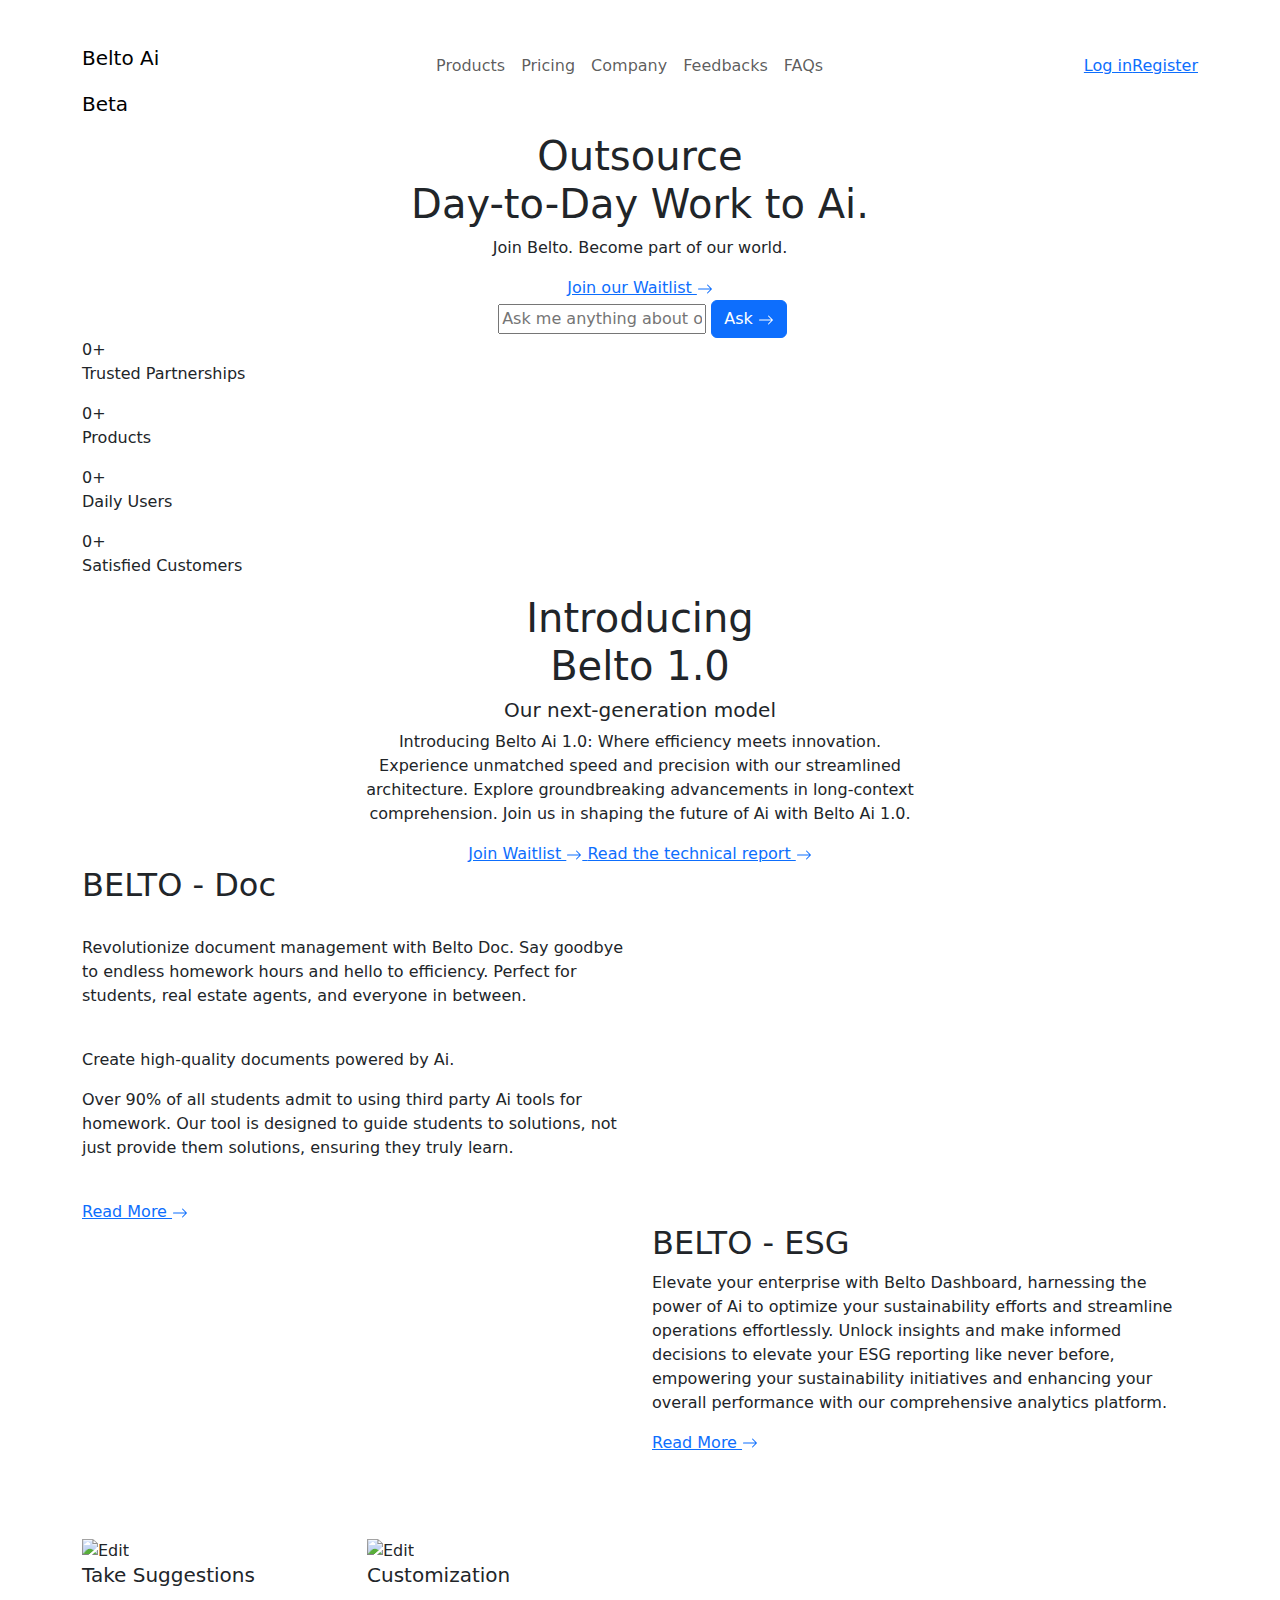
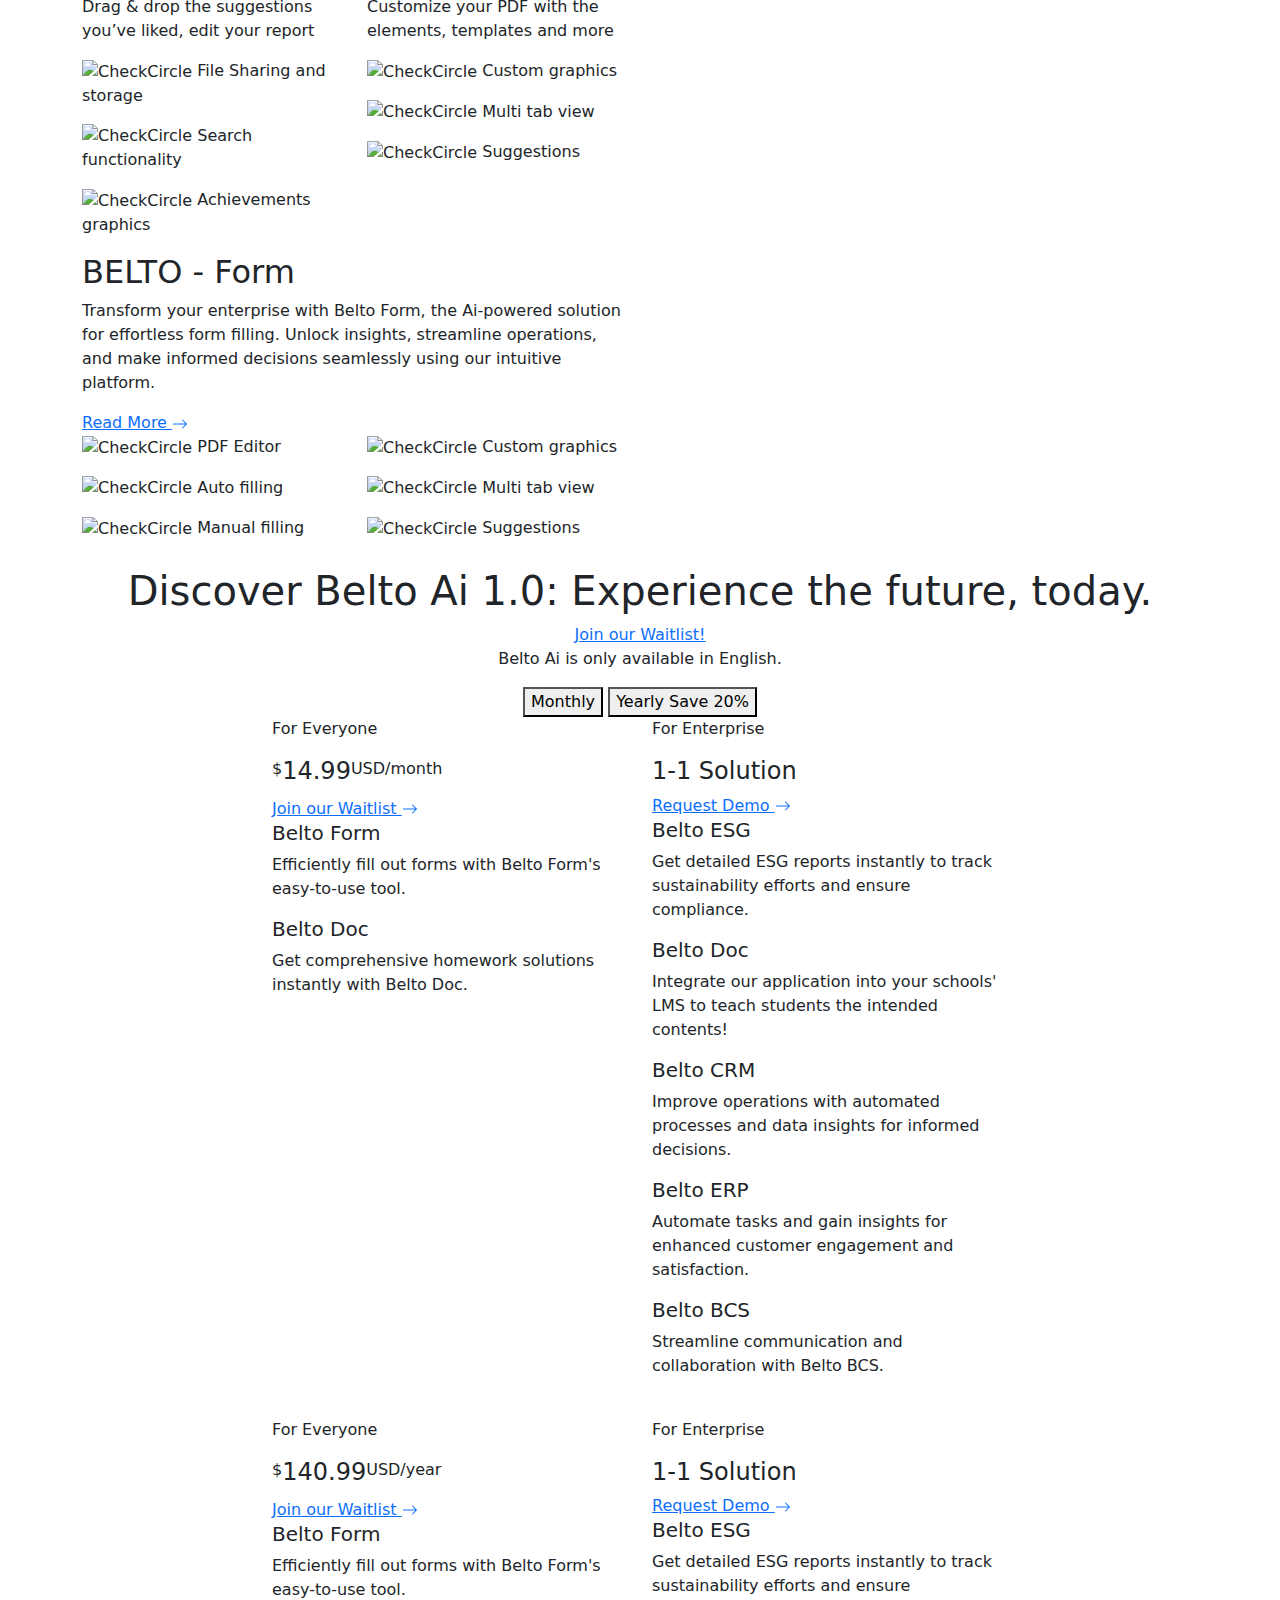
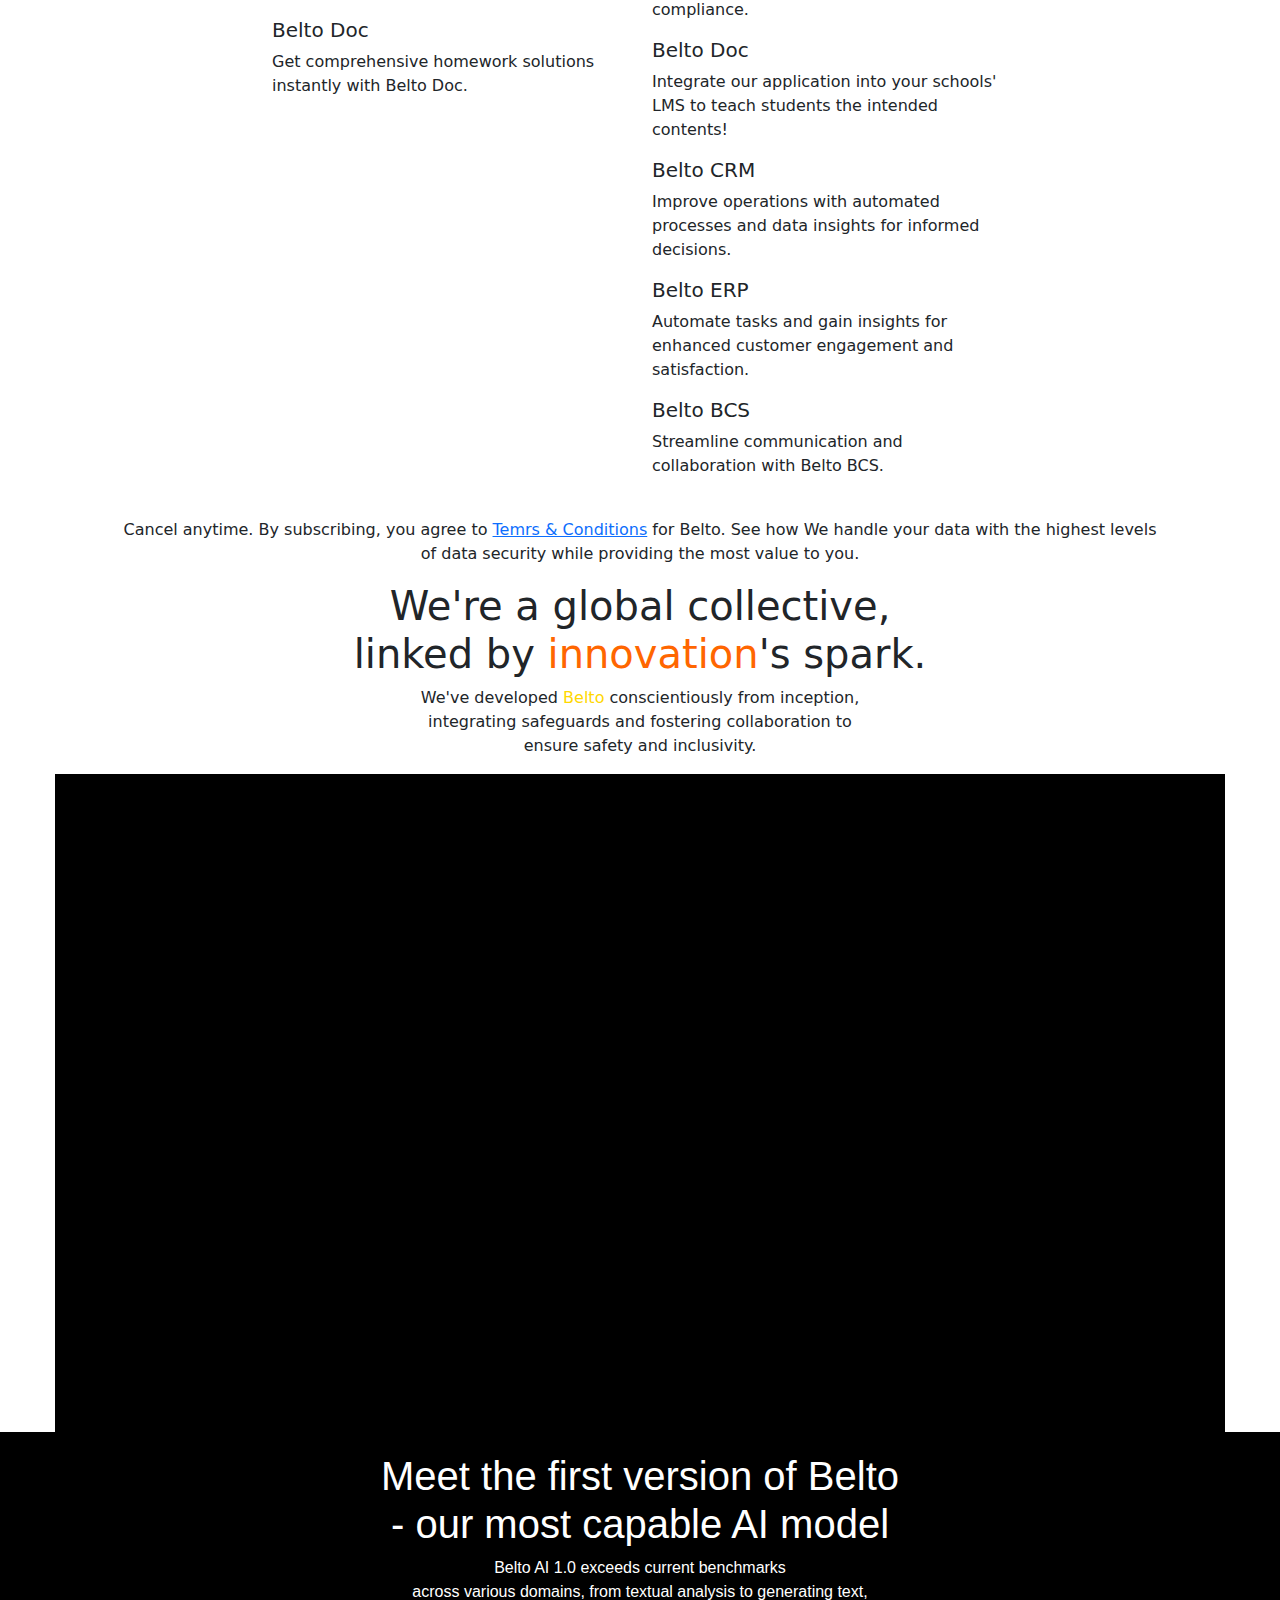
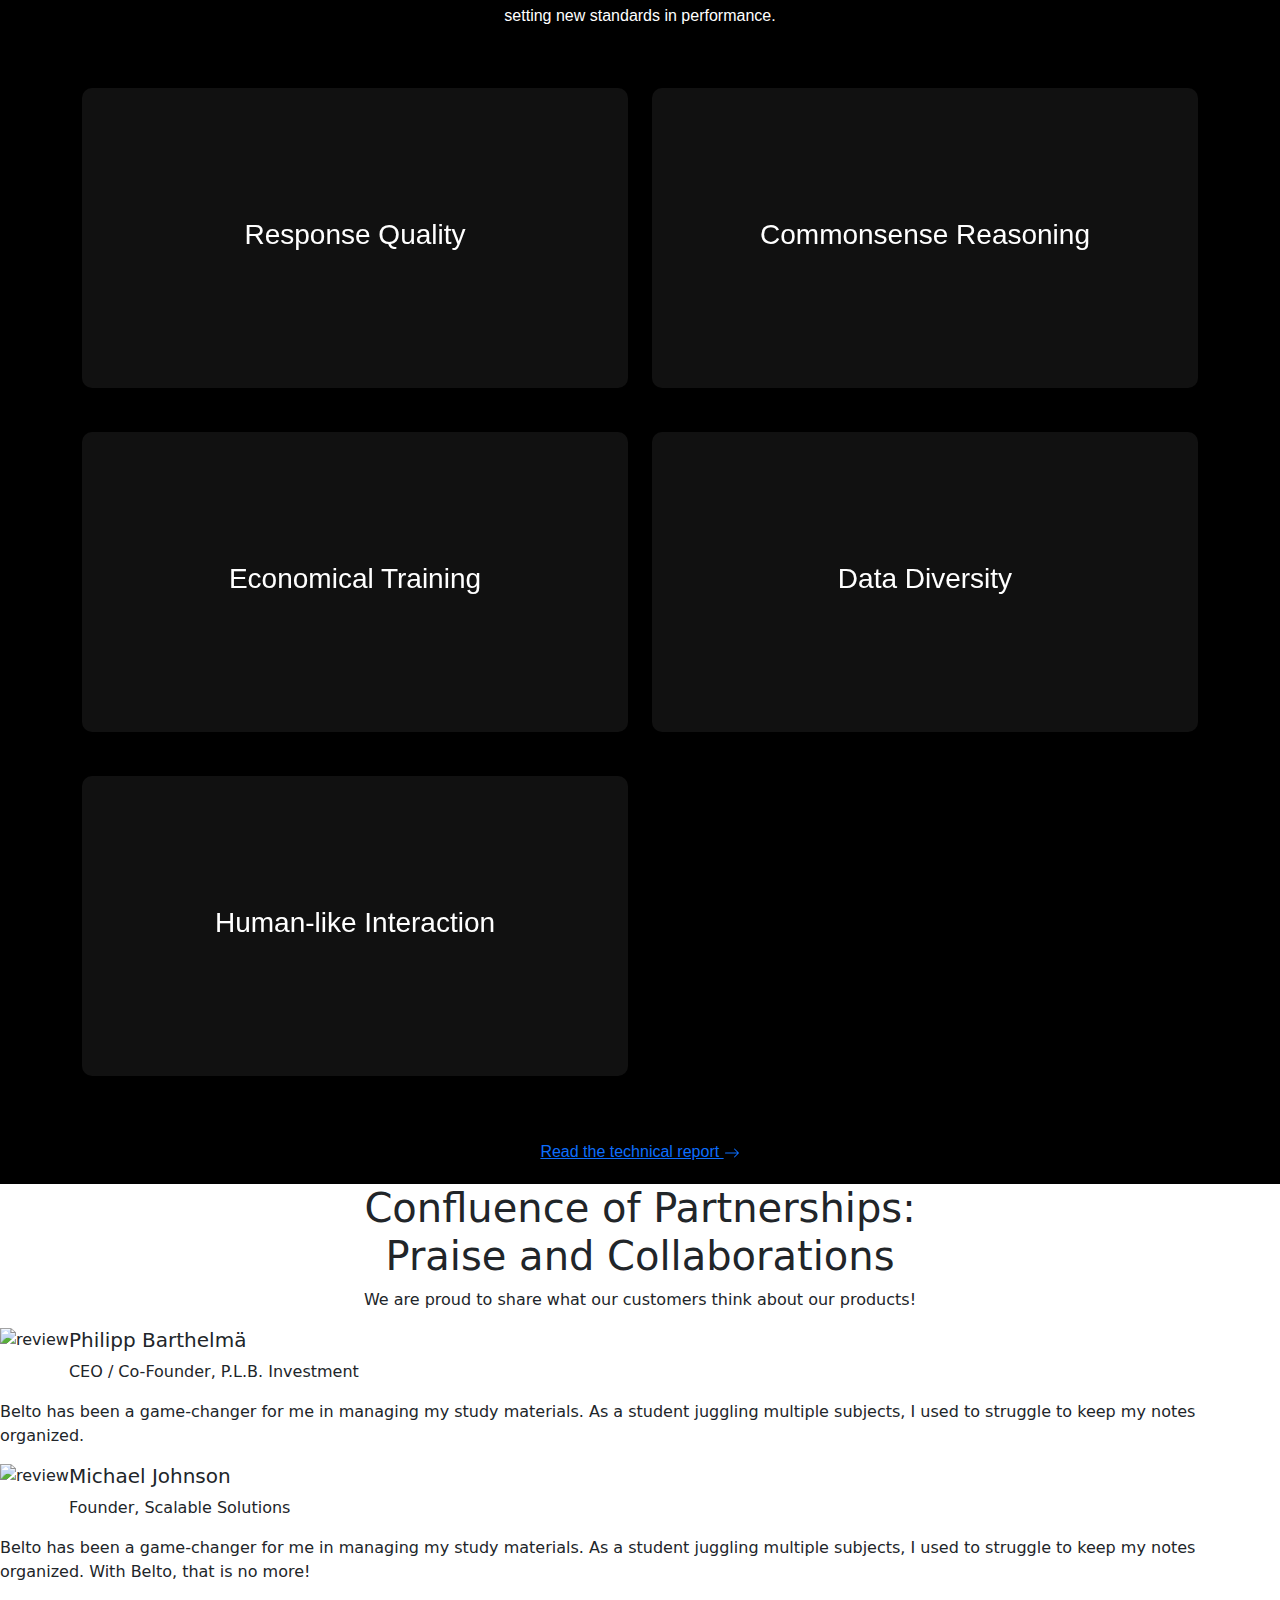
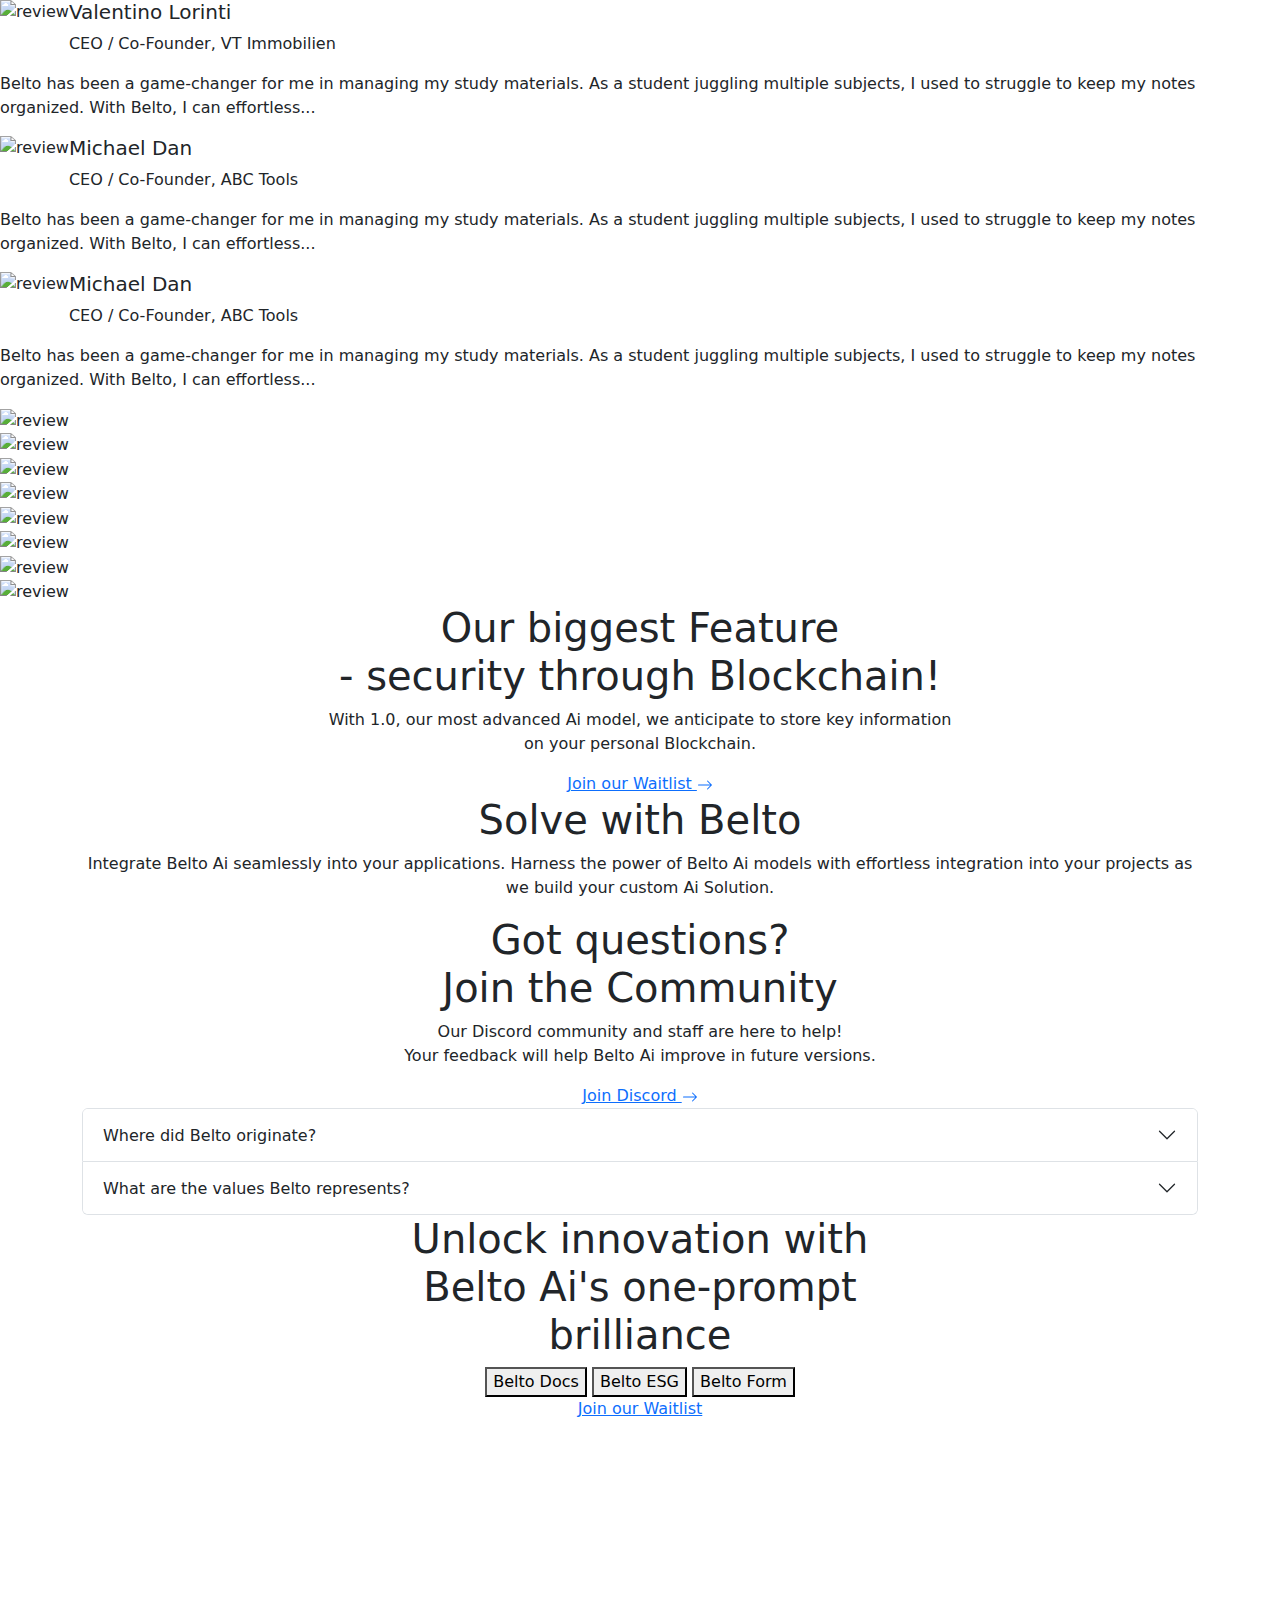
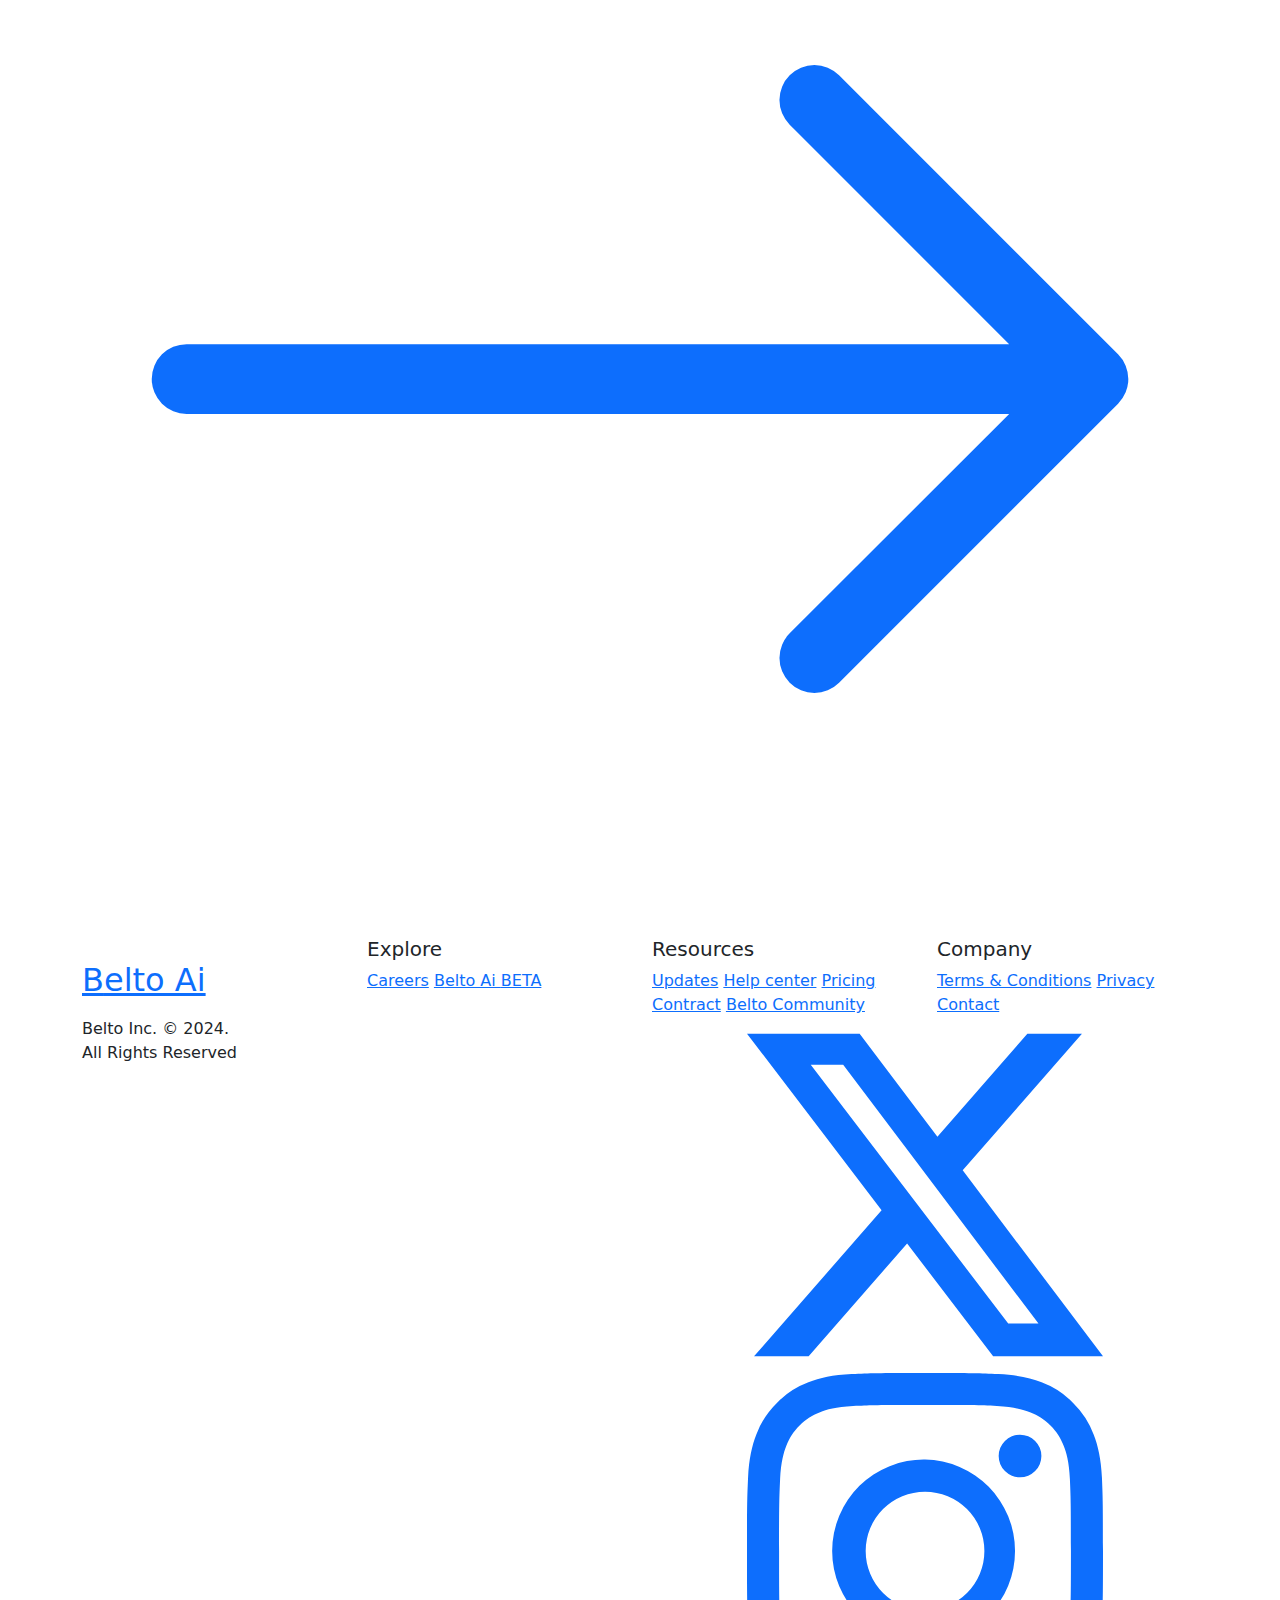
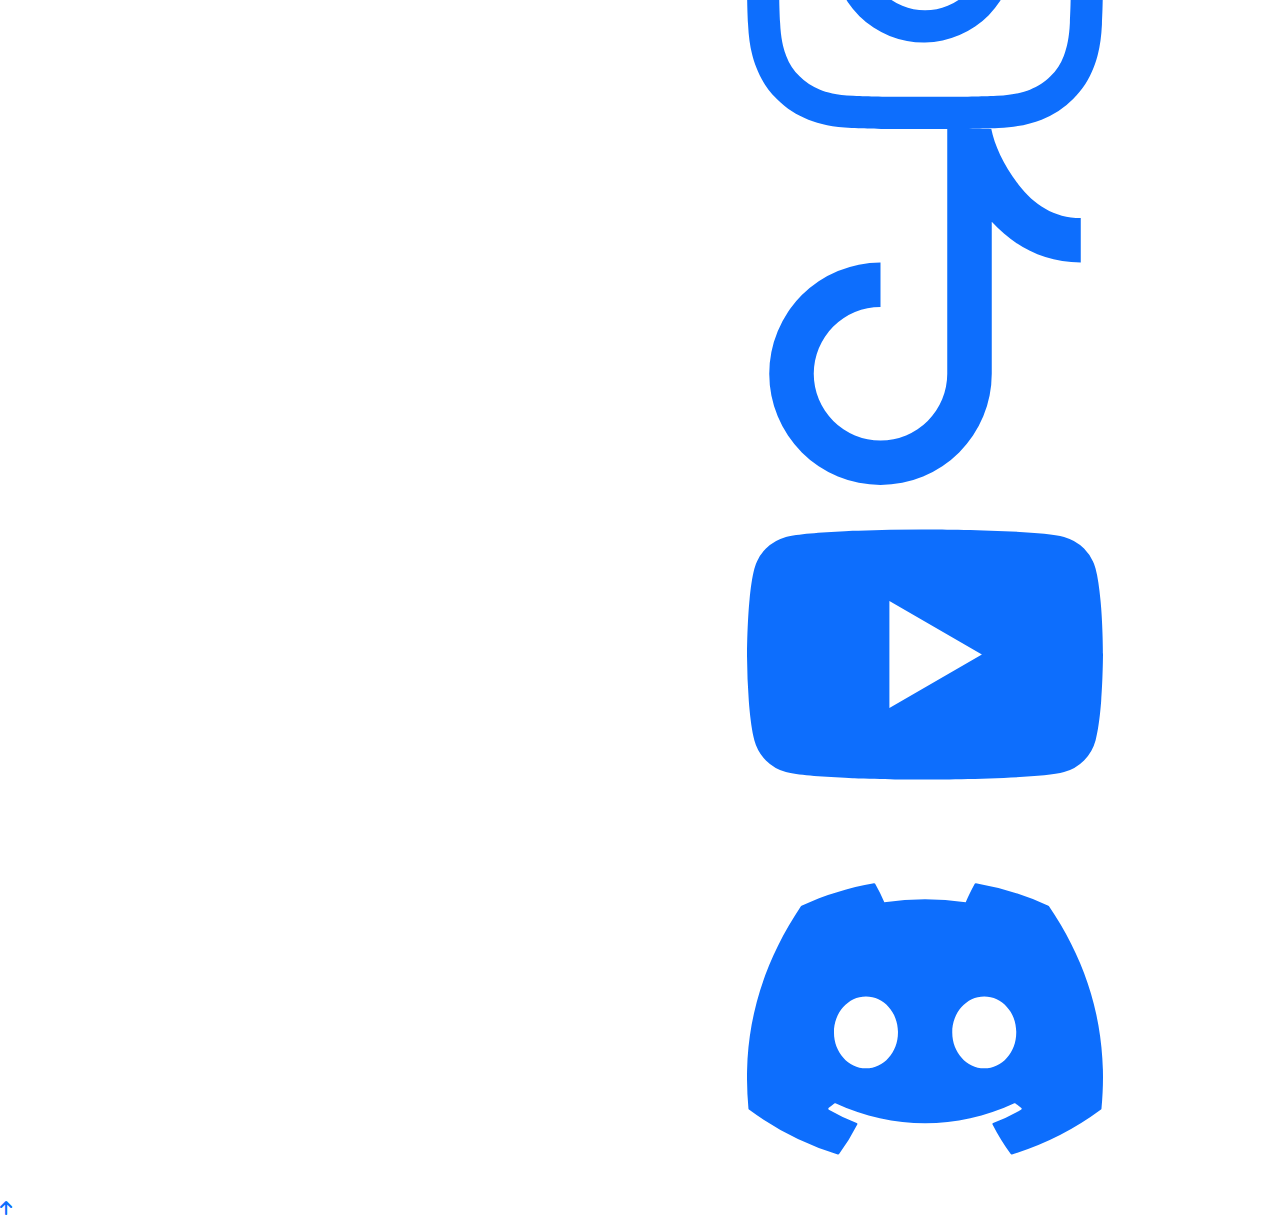
==== index.html @ afb9ad08 "Update index.html" ====
<!DOCTYPE html>
<html lang="en">
<head>
    <meta charset="UTF-8" />
    <meta http-equiv="X-UA-Compatible" content="IE=edge" />
    <meta name="viewport" content="width=device-width, initial-scale=1.0" />
    <title>Belto - Leading Custom AI Solutions for Modern Businesses</title>
    <a href="https://www.belto.world/assets/img/Container.png"</a>

    <!-- SEO Meta Tags -->
    <meta name="description" content="Discover Belto World, your partner in custom AI solutions for document management and ESG reporting. Empower your business with AI." />
    <meta name="keywords" content="custom AI, AI development, AI for business, document management AI, ESG reporting AI, Belto AI solutions" />
    <meta name="author" content="Belto World" />
    <link rel="canonical" href="https://www.belto.world" />

    <!-- Open Graph Meta Tags -->
    <meta property="og:title" content="Belto World - Pioneering Custom AI Solutions" />
    <meta property="og:description" content="Belto World offers bespoke AI solutions to streamline your business processes. Learn more about our innovative AI platforms." />
    <meta property="og:image" content="https://www.belto.world/assets/img/Container.png" />
    <meta property="og:url" content="https://www.belto.world" />
    <meta property="og:type" content="website" />
    <meta property="og:site_name" content="Belto" />
    <meta property="og:updated_time" content="2024-06-08T12:00:00+00:00" />
    <meta property="og:locale" content="en_US" />

    <!-- Twitter Card data -->
    <meta name="twitter:card" content="summary_large_image" />
    <meta name="twitter:site" content="@BeltoWorld" />
    <meta name="twitter:creator" content="@BeltoWorld" />

    <!-- Additional SEO Meta Tags -->
    <meta name="robots" content="index, follow" />
    <meta name="rating" content="general" />
    <meta name="revisit-after" content="7 days" />
    <meta name="distribution" content="global" />

    <!-- Structured Data for Logo and Company Information -->
    <script type="application/ld+json">
    {
      "@context": "https://schema.org",
      "@type": "Organization",
      "name": "Belto World",
      "url": "https://www.belto.world",
      "logo": "https://www.belto.world/assets/img/Container.png",
      "sameAs": [
        "https://www.facebook.com/belto.world",
        "https://www.twitter.com/belto.world",
        "https://www.linkedin.com/company/belto.world",
        "https://www.instagram.com/belto.world",
        "https://www.instagram.com/belto.news/",
        "https://www.tiktok.com/@belto.news?lang=en"
      ]
    }
    </script>

    <!-- External Resources -->
    <link rel="preconnect" href="https://fonts.googleapis.com">
    <link rel="preconnect" href="https://fonts.gstatic.com" crossorigin>
    <link href="https://fonts.googleapis.com/css2?family=Inter:wght@100..900&display=swap" rel="stylesheet">
    <link rel="stylesheet" href="https://cdnjs.cloudflare.com/ajax/libs/font-awesome/6.3.0/css/all.min.css">
    <link href="https://cdn.jsdelivr.net/npm/bootstrap@5.3.3/dist/css/bootstrap.min.css" rel="stylesheet">
    <link rel="stylesheet" href="https://cdnjs.cloudflare.com/ajax/libs/slick-carousel/1.9.0/slick.css">
    <link rel="stylesheet" href="https://cdnjs.cloudflare.com/ajax/libs/slick-carousel/1.9.0/slick-theme.css">
    <link rel="stylesheet" href="./assets/css/style.css">
</head>


        
</head>

<body>
    <!-- preloader -->
    <div id="preloader"></div>

    <!-- navigation starts-->
    <nav class="navbar navbar-expand-lg">
        <div class="container">
            <a class="navbar-brand" href="#">
                <div class="brand_r">
                    <img class="img-fluid" src="./assets/img/Container.png" alt="" />
                    <p><span class="text_yellow">B</span>elto Ai</p>
                    <span class="brand_l">Beta</span>
                </div>
            </a>
            <button class="navbar-toggler" type="button" data-bs-toggle="collapse" data-bs-target="#navbarSupportedContent" aria-controls="navbarSupportedContent" aria-expanded="false" aria-label="Toggle navigation">
                <span class="navbar-toggler-ion">
                    <svg xmlns="http://www.w3.org/2000/svg" fill="currentColor" class="bi bi-list" viewBox="0 0 16 16">
                        <path fill-rule="evenodd" d="M2.5 12a.5.5 0 0 1 .5-.5h10a.5.5 0 0 1 0 1H3a.5.5 0 0 1-.5-.5m0-4a.5.5 0 0 1 .5-.5h10a.5.5 0 0 1 0 1H3a.5.5 0 0 1-.5-.5m0-4a.5.5 0 0 1 .5-.5h10a.5.5 0 0 1 0 1H3a.5.5 0 0 1-.5-.5" />
                    </svg>
                </span>
            </button>
            <div class="collapse navbar-collapse" id="navbarSupportedContent">
                <ul class="navbar-nav m-auto">
                    <li class="nav-item">
                        <a class="nav-link" href="#product">Products</a>
                    </li>
                    <li class="nav-item">
                        <a class="nav-link" href="#pricing">Pricing</a>
                    </li>
                    <li class="nav-item">
                        <a class="nav-link" href="#company">Company</a>
                    </li>
                    <li class="nav-item">
                        <a class="nav-link" href="#feedback">Feedbacks</a>
                    </li>
                    <li class="nav-item">
                        <a class="nav-link" href="#faq">FAQs</a>
                    </li>
                </ul>
                <div class="d-flex my-2 my-lg-0 nav_btns">
                    <a href="comingsoon.html" class="btn_login btn_signup">Log in</a>
                    <a href="comingsoon.html" class="btn_signup">Register</a>
                </div>
            </div>
        </div>
    </nav>
    <!-- navigation ends-->

    <!-- banner starts -->
    <section id="banner">
        <div class="container text-center">
            <h1>Outsource <br />Day-to-Day Work to Ai.</h1>
            <p>Join <span class="text_yellow">B</span>elto. Become part of our world.</p>
            <a href="waitlist.html" class="btn_free_trial">
                Join our Waitlist
                <svg xmlns="http://www.w3.org/2000/svg" width="16" height="16" fill="currentColor" class="bi bi-arrow-right" viewBox="0 0 16 16">
                    <path fill-rule="evenodd" d="M1 8a.5.5 0 0 1 .5-.5h11.793l-3.147-3.146a.5.5 0 0 1 .708-.708l4 4a.5.5 0 0 1 0 .708l-4 4a.5.5 0 0 1-.708-.708L13.293 8.5H1.5A.5.5 0 0 1 1 8" />
                </svg>
            </a>
            <div class="ai_chat">
                <form action="">
                    <img class="img-fluid" src="./assets/img/Vector.png" alt="" />
                    <input type="text" placeholder="Ask me anything about our website!" />
                    <button type="button" class="btn btn-primary" data-bs-toggle="modal" data-bs-target="#staticBackdrop">
                        Ask
                        <svg xmlns="http://www.w3.org/2000/svg" width="16" height="16" fill="currentColor" class="bi bi-arrow-right" viewBox="0 0 16 16">
                            <path fill-rule="evenodd" d="M1 8a.5.5 0 0 1 .5-.5h11.793l-3.147-3.146a.5.5 0 0 1 .708-.708l4 4a.5.5 0 0 1 0 .708l-4 4a.5.5 0 0 1-.708-.708L13.293 8.5H1.5A.5.5 0 0 1 1 8" />
                        </svg>
                    </button>
                </form>
            </div>
            <!-- Button trigger modal -->

            <!-- Modal -->
            <div class="modal fade" id="staticBackdrop" data-bs-backdrop="static" data-bs-keyboard="false" tabindex="-1" aria-labelledby="staticBackdropLabel" aria-hidden="true">
                <div class="modal-dialog modal-dialog-centered">
                    <div class="modal-content">
                        <div class="modal-header">
                            <h1 class="modal-title fs-5" id="staticBackdropLabel">Chat Ai</h1>
                            <svg type="button" class="btn-close" data-bs-dismiss="modal" aria-label="Close" xmlns="http://www.w3.org/2000/svg" fill="currentColor" class="bi bi-x-lg" viewBox="0 0 16 16">
                                <path d="M2.146 2.854a.5.5 0 1 1 .708-.708L8 7.293l5.146-5.147a.5.5 0 0 1 .708.708L8.707 8l5.147 5.146a.5.5 0 0 1-.708.708L7.293 8z" />
                            </svg>
                        </div>
                        <div class="modal-body">
                            Sorry, this feature will be coming soon!
                        </div>
                    </div>
                </div>
            </div>
        </div>
    </section>
    <!-- banner ends -->

    <!-- counterup starts -->
    <section id="counter">
        <div class="container">
            <div class="counter_wrapper">
                <div class="counter">
                    <span class="count" data-target="4">0</span><span>+</span>
                    <p>Trusted Partnerships</p>
                </div>
                <div class="counter">
                    <span class="count" data-target="7">0</span><span>+</span>
                    <p>Products</p>
                </div>
                <div class="counter">
                    <span class="count" data-target="40000">0</span><span>+</span>
                    <p>Daily Users</p>
                </div>
                <div class="counter">
                    <span class="count" data-target="1">0</span><span>+</span>
                    <p>Satisfied Customers</p>
                </div>
            </div>
        </div>
    </section>
    <!-- counterup ends -->

    <!-- introducing starts -->
    <section id="introducing">
        <div id="product">
            <div class="container text-center">
                <div class="row">
                    <div class="col-md-8 col-lg-6 px-2 offset-md-2 offset-lg-3">
                        <h1>Introducing<br /><span>Belto 1.0</span></h1>
                        <h5>Our next-generation model</h5>
                        <p>
                            Introducing <span class="text_yellow">Belto</span> Ai 1.0: Where efficiency meets innovation. Experience unmatched speed and precision with our streamlined architecture. Explore groundbreaking advancements in long-context comprehension. Join us in shaping the future of Ai with <span class="text_yellow">Belto</span> Ai 1.0.
                        </p>
                        <a href="waitlist.html" class="btn_try_belto">
                            Join Waitlist
                            <svg xmlns="http://www.w3.org/2000/svg" width="16" height="16" fill="currentColor" class="bi bi-arrow-right" viewBox="0 0 16 16">
                                <path fill-rule="evenodd" d="M1 8a.5.5 0 0 1 .5-.5h11.793l-3.147-3.146a.5.5 0 0 1 .708-.708l4 4a.5.5 0 0 1 0 .708l-4 4a.5.5 0 0 1-.708-.708L13.293 8.5H1.5A.5.5 0 0 1 1 8" />
                            </svg>
                        </a>
                        <a href="comingsoon.html" class="btn_read_report">
                            Read the technical report
                            <svg xmlns="http://www.w3.org/2000/svg" width="16" height="16" fill="currentColor" class="bi bi-arrow-right" viewBox="0 0 16 16">
                                <path fill-rule="evenodd" d="M1 8a.5.5 0 0 1 .5-.5h11.793l-3.147-3.146a.5.5 0 0 1 .708-.708l4 4a.5.5 0 0 1 0 .708l-4 4a.5.5 0 0 1-.708-.708L13.293 8.5H1.5A.5.5 0 0 1 1 8" />
                            </svg>
                        </a>
                    </div>
                </div>
            </div>
        </div>
    </section>
    <!-- introducing ends -->

    <!-- belto doc starts -->
    <section id="doc">
        <div class="container">
            <div class="doc_container inset_cont">
                <div class="row">
                    <div class="col-md-12 col-lg-6">
                        <div class="doc_l">
                            <h2>
                                <span class="text_yellow">B</span>ELTO - Doc
                            </h2>
                            <p class="text_revo py-4">
                                Revolutionize document management with <span class="text_yellow">Belto</span> Doc. Say goodbye to endless homework hours and hello to efficiency. Perfect for students, real estate agents, and everyone in between.
                            </p>
                            <p>Create high-quality documents powered by Ai.</p>
                            <p>Over <span class="text_yellow">90%</span> of all students admit to using third party Ai tools for homework. Our tool is designed to guide students to solutions, not just provide them solutions, ensuring they truly learn.</p>
                            <br>
                            <a href="comingsoon.html" class="btn_read_report">
                                Read More
                                <svg xmlns="http://www.w3.org/2000/svg" width="16" height="16" fill="currentColor" class="bi bi-arrow-right" viewBox="0 0 16 16">
                                    <path fill-rule="evenodd" d="M1 8a.5.5 0 0 1 .5-.5h11.793l-3.147-3.146a.5.5 0 0 1 .708-.708l4 4a.5.5 0 0 1 0 .708l-4 4a.5.5 0 0 1-.708-.708L13.293 8.5H1.5A.5.5 0 0 1 1 8" />
                                </svg>
                            </a>
                        </div>
                    </div>
                    <div class="col-md-12 col-lg-6">
                        <div class="doc_r">
                            <iframe class="responsive-iframe" src="https://www.youtube.com/embed/xQimWfRcIYk?si=my26l3J71FYmfHXg" title="YouTube video player" frameborder="0" allow="accelerometer; autoplay; clipboard-write; encrypted-media; gyroscope; picture-in-picture; web-share" referrerpolicy="strict-origin-when-cross-origin" allowfullscreen></iframe>
                        </div>
                    </div>
                </div>
            </div>
        </div>
    </section>
    <style>
      .responsive-iframe {
        width: 100%;
        max-width: 600px;
        height: auto;
        aspect-ratio: 16 / 9;
      }
    </style>
    <!-- belto doc ends -->

    <!-- belto esg starts -->
    <section id="esg">
        <div class="container">
            <div class="esg_container inset_cont">
                <div class="esg_t">
                    <div class="row">
                        <div class="col-md-6">
                            <div class="esg_l">
                                <iframe class="responsive-iframe" src="https://www.youtube.com/embed/Tidx49wFMzI?si=TXSxFpgga_xxyYOd" title="YouTube video player" frameborder="0" allow="accelerometer; autoplay; clipboard-write; encrypted-media; gyroscope; picture-in-picture; web-share" referrerpolicy="strict-origin-when-cross-origin" allowfullscreen></iframe>
                            </div>
                        </div>
                        <div class="col-md-6">
                            <div class="esg_r">
                                <h2>
                                    <span class="text_yellow">B</span>ELTO - ESG
                                </h2>
                                <p class="">
                                    Elevate your enterprise with <span class="text_yellow">Belto</span> Dashboard, harnessing the power of Ai to optimize your sustainability efforts and streamline operations effortlessly. Unlock insights and make informed decisions to elevate your ESG reporting like never before, empowering your sustainability initiatives and enhancing your overall performance with our comprehensive analytics platform.
                                </p>
                                <a href="comingsoon.html" class="btn_read_report">
                                    Read More
                                    <svg xmlns="http://www.w3.org/2000/svg" width="16" height="16" fill="currentColor" class="bi bi-arrow-right" viewBox="0 0 16 16">
                                        <path fill-rule="evenodd" d="M1 8a.5.5 0 0 1 .5-.5h11.793l-3.147-3.146a.5.5 0 0 1 .708-.708l4 4a.5.5 0 0 1 0 .708l-4 4a.5.5 0 0 1-.708-.708L13.293 8.5H1.5A.5.5 0 0 1 1 8" />
                                    </svg>
                                </a>
                            </div>
                        </div>
                    </div>
                </div>
                <div class="esg_b">
                    <div class="row">
                        <div class="col-md-6">
                            <div class="esg_l">
                                <div class="row">
                                    <div class="col-6 col-sm-6">
                                        <div class="icon">
                                            <img class="img-fluid" src="./assets/img/Notepad.png" alt="Edit" />
                                        </div>
                                        <h5 class="text_yellow">Take Suggestions</h5>
                                        <p>
                                            Drag & drop the suggestions you’ve liked, edit your report
                                        </p>
                                        <div class="checks">
                                            <p>
                                                <img class="img-fluid" src="./assets/img/CheckCircle.png" alt="CheckCircle" />
                                                File Sharing and storage
                                            </p>
                                            <p>
                                                <img class="img-fluid" src="./assets/img/CheckCircle.png" alt="CheckCircle" />
                                                Search functionality
                                            </p>
                                            <p>
                                                <img class="img-fluid" src="./assets/img/CheckCircle.png" alt="CheckCircle" />
                                                Achievements graphics
                                            </p>
                                        </div>
                                    </div>
                                    <div class="col-6 col-sm-6">
                                        <div class="icon">
                                            <img class="img-fluid" src="./assets/img/edit ai.png" alt="Edit" />
                                        </div>
                                        <h5 class="text_yellow">Customization</h5>
                                        <p>
                                            Customize your PDF with the elements, templates and more
                                        </p>
                                        <div class="checks">
                                            <p>
                                                <img class="img-fluid" src="./assets/img/CheckCircle.png" alt="CheckCircle" />
                                                Custom graphics
                                            </p>
                                            <p>
                                                <img class="img-fluid" src="./assets/img/CheckCircle.png" alt="CheckCircle" />
                                                Multi tab view
                                            </p>
                                            <p>
                                                <img class="img-fluid" src="./assets/img/CheckCircle.png" alt="CheckCircle" />
                                                Suggestions
                                            </p>
                                        </div>
                                    </div>
                                </div>
                            </div>
                        </div>
                        <div class="col-md-6">
                            <div class="esg_r">
                                <iframe class="responsive-iframe" src="https://www.youtube.com/embed/qN1gyF7kt_I?si=MFRzlRe5tZ-Iqu4P" title="YouTube video player" frameborder="0" allow="accelerometer; autoplay; clipboard-write; encrypted-media; gyroscope; picture-in-picture; web-share" referrerpolicy="strict-origin-when-cross-origin" allowfullscreen></iframe>
                            </div>
                        </div>
                    </div>
                </div>
            </div>
        </div>
    </section>
    <style>
      .responsive-iframe {
        width: 100%;
        max-width: 600px;
        height: auto;
        aspect-ratio: 16 / 9;
      }
    </style>
    <!-- belto esg ends -->

    <!-- belto form starts -->
    <section id="belto_form">
        <div class="container">
            <div class="form_container inset_cont">
                <div class="row">
                    <div class="col-md-6">
                        <div class="form_l">
                            <h2>
                                <span class="text_yellow">B</span>ELTO - Form
                            </h2>
                            <p class="transform">
                                Transform your enterprise with <span class="text_yellow">Belto</span> Form, the Ai-powered solution for effortless form filling. Unlock insights, streamline operations, and make informed decisions seamlessly using our intuitive platform.
                            </p>
                            <a href="comingsoon.html" class="btn_read_report">
                                Read More
                                <svg xmlns="http://www.w3.org/2000/svg" width="16" height="16" fill="currentColor" class="bi bi-arrow-right" viewBox="0 0 16 16">
                                    <path fill-rule="evenodd" d="M1 8a.5.5 0 0 1 .5-.5h11.793l-3.147-3.146a.5.5 0 0 1 .708-.708l4 4a.5.5 0 0 1 0 .708l-4 4a.5.5 0 0 1-.708-.708L13.293 8.5H1.5A.5.5 0 0 1 1 8" />
                                </svg>
                            </a>
                            <div class="row">
                                <div class="col-6 col-sm-6">
                                    <div class="checks">
                                        <p>
                                            <img class="img-fluid" src="./assets/img/CheckCircle.png" alt="CheckCircle" />
                                            PDF Editor
                                        </p>
                                        <p>
                                            <img class="img-fluid" src="./assets/img/CheckCircle.png" alt="CheckCircle" />
                                            Auto filling
                                        </p>
                                        <p>
                                            <img class="img-fluid" src="./assets/img/CheckCircle.png" alt="CheckCircle" />
                                            Manual filling
                                        </p>
                                    </div>
                                </div>
                                <div class="col-6 col-sm-6">
                                    <div class="checks">
                                        <p>
                                            <img class="img-fluid" src="./assets/img/CheckCircle.png" alt="CheckCircle" />
                                            Custom graphics
                                        </p>
                                        <p>
                                            <img class="img-fluid" src="./assets/img/CheckCircle.png" alt="CheckCircle" />
                                            Multi tab view
                                        </p>
                                        <p>
                                            <img class="img-fluid" src="./assets/img/CheckCircle.png" alt="CheckCircle" />
                                            Suggestions
                                        </p>
                                    </div>
                                </div>
                            </div>
                        </div>
                    </div>
                    <div class="col-md-6">
                        <div class="form_r">
                            <iframe class="responsive-iframe" src="https://www.youtube.com/embed/iemq7FHO6r4?si=v8ZI_SRh1PQTP3_1" title="YouTube video player" frameborder="0" allow="accelerometer; autoplay; clipboard-write; encrypted-media; gyroscope; picture-in-picture; web-share" referrerpolicy="strict-origin-when-cross-origin" allowfullscreen></iframe>
                        </div>
                    </div>
                </div>
            </div>
        </div>
    </section>
    <style>
      .responsive-iframe {
        width: 100%;
        max-width: 600px;
        height: auto;
        aspect-ratio: 16 / 9;
      }
    </style>
    <!-- belto form ends -->

    <!-- discover starts -->
    <section id="discover">
        <div id="pricing">
            <div class="container">
                <div class="text-center">
                    <h1>
                        Discover <span>Belto Ai 1.0</span>: Experience the future, today.
                    </h1>
                    <a href="waitlist.html" class="btn_try">Join our Waitlist!</a>
                    <p class="d_p">
                        <span class="text_yellow">Belto</span> Ai is only available in English.
                    </p>
                </div>
                <div class="selection">
                    <div class="btn_selects text-center">
                        <button class="btn_select active" data-package="monthly">Monthly</button>
                        <button class="btn_select" data-package="yearly">Yearly <span>Save 20%</span></button>
                    </div>
                    <div class="monthly_packages active">
                        <div class="row">
                            <div class="col-md-6 col-lg-4 col-sm-12 offset-lg-2 mb-4">
                                <div class="package">
                                    <p class="p_t">For Everyone</p>
                                    <div class="price d-flex">
                                        <p class="d_icon">$</p>
                                        <h4>14.99</h4>
                                        <p class="time">USD/month</p>
                                    </div>
                                    <a href="waitlist.html" class="btn_demo yellow_btn">
                                        Join our Waitlist
                                        <svg xmlns="http://www.w3.org/2000/svg" width="16" height="16" fill="currentColor" class="bi bi-arrow-right" viewBox="0 0 16 16">
                                            <path fill-rule="evenodd" d="M1 8a.5.5 0 0 1 .5-.5h11.793l-3.147-3.146a.5.5 0 0 1 .708-.708l4 4a.5.5 0 0 1 0 .708l-4 4a.5.5 0 0 1-.708-.708L13.293 8.5H1.5A.5.5 0 0 1 1 8" />
                                        </svg>
                                    </a>
                                    <div class="package_points">
                                        <div class="point d-flex">
                                            <div class="icon">
                                                <img src="./assets/img/points.png" alt="" />
                                            </div>
                                            <div class="text">
                                                <h5><span class="text_yellow">B</span>elto Form</h5>
                                                <p>
                                                    Efficiently fill out forms with <span class="text_yellow">Belto</span> Form's easy-to-use tool.
                                                </p>
                                            </div>
                                        </div>
                                        <div class="point d-flex">
                                            <div class="icon">
                                                <img src="./assets/img/points.png" alt="" />
                                            </div>
                                            <div class="text">
                                                <h5><span class="text_yellow">B</span>elto Doc</h5>
                                                <p>
                                                    Get comprehensive homework solutions instantly with <span class="text_yellow">Belto</span> Doc.
                                                </p>
                                            </div>
                                        </div>
                                    </div>
                                </div>
                            </div>
                            <div class="col-md-6 col-lg-4 col-sm-12 mb-4">
                                <div class="package">
                                    <p class="p_t">For Enterprise</p>
                                    <div class="price d-flex">
                                        <h4>1-1 Solution</h4>
                                    </div>
                                    <a href="" class="btn_demo yellow_btn">
                                        Request Demo
                                        <svg xmlns="http://www.w3.org/2000/svg" width="16" height="16" fill="currentColor" class="bi bi-arrow-right" viewBox="0 0 16 16">
                                            <path fill-rule="evenodd" d="M1 8a.5.5 0 0 1 .5-.5h11.793l-3.147-3.146a.5.5 0 0 1 .708-.708l4 4a.5.5 0 0 1 0 .708l-4 4a.5.5 0 0 1-.708-.708L13.293 8.5H1.5A.5.5 0 0 1 1 8" />
                                        </svg>
                                    </a>
                                    <div class="package_points">
                                        <div class="point d-flex">
                                            <div class="icon">
                                                <img src="./assets/img/points.png" alt="" />
                                            </div>
                                            <div class="text">
                                                <h5><span class="text_yellow">B</span>elto ESG</h5>
                                                <p>
                                                    Get detailed ESG reports instantly to track sustainability efforts and ensure compliance.
                                                </p>
                                            </div>
                                        </div>
                                        <div class="package_points">
                                            <div class="point d-flex">
                                                <div class="icon">
                                                    <img src="./assets/img/points.png" alt="" />
                                                </div>
                                                <div class="text">
                                                    <h5><span class="text_yellow">B</span>elto Doc</h5>
                                                    <p>
                                                        Integrate our application into your schools' LMS to teach students the intended contents!
                                                    </p>
                                                </div>
                                            </div>
                                            <div class="point d-flex">
                                                <div class="icon">
                                                    <img src="./assets/img/points.png" alt="" />
                                                </div>
                                                <div class="text">
                                                    <h5><span class="text_yellow">B</span>elto CRM</h5>
                                                    <p>
                                                        Improve operations with automated processes and data insights for informed decisions.
                                                    </p>
                                                </div>
                                            </div>
                                            <div class="point d-flex">
                                                <div class="icon">
                                                    <img src="./assets/img/points.png" alt="" />
                                                </div>
                                                <div class="text">
                                                    <h5><span class="text_yellow">B</span>elto ERP</h5>
                                                    <p>
                                                        Automate tasks and gain insights for enhanced customer engagement and satisfaction.
                                                    </p>
                                                </div>
                                            </div>
                                            <div class="point d-flex">
                                                <div class="icon">
                                                    <img src="./assets/img/points.png" alt="" />
                                                </div>
                                                <div class="text">
                                                    <h5><span class="text_yellow">B</span>elto BCS</h5>
                                                    <p>
                                                        Streamline communication and collaboration with <span class="text_yellow">Belto</span> BCS.
                                                    </p>
                                                </div>
                                            </div>
                                        </div>
                                    </div>
                                </div>
                            </div>
                        </div>
                    </div>
                    <div class="yearly_packages">
                        <div class="row">
                            <div class="col-md-4 col-sm-12 offset-md-2 mb-4">
                                <div class="package">
                                    <p class="p_t">For Everyone</p>
                                    <div class="price d-flex">
                                        <p class="d_icon">$</p>
                                        <h4>140.99</h4>
                                        <p class="time">USD/year</p>
                                    </div>
                                    <a href="waitlist.html" class="btn_demo yellow_btn">
                                        Join our Waitlist
                                        <svg xmlns="http://www.w3.org/2000/svg" width="16" height="16" fill="currentColor" class="bi bi-arrow-right" viewBox="0 0 16 16">
                                            <path fill-rule="evenodd" d="M1 8a.5.5 0 0 1 .5-.5h11.793l-3.147-3.146a.5.5 0 0 1 .708-.708l4 4a.5.5 0 0 1 0 .708l-4 4a.5.5 0 0 1-.708-.708L13.293 8.5H1.5A.5.5 0 0 1 1 8" />
                                        </svg>
                                    </a>
                                    <div class="package_points">
                                        <div class="point d-flex">
                                            <div class="icon">
                                                <img src="./assets/img/points.png" alt="" />
                                            </div>
                                            <div class="text">
                                                <h5><span class="text_yellow">B</span>elto Form</h5>
                                                <p>
                                                    Efficiently fill out forms with <span class="text_yellow">Belto</span> Form's easy-to-use tool.
                                                </p>
                                            </div>
                                        </div>
                                        <div class="point d-flex">
                                            <div class="icon">
                                                <img src="./assets/img/points.png" alt="" />
                                            </div>
                                            <div class="text">
                                                <h5><span class="text_yellow">B</span>elto Doc</h5>
                                                <p>
                                                    Get comprehensive homework solutions instantly with <span class="text_yellow">Belto</span> Doc.
                                                </p>
                                            </div>
                                        </div>
                                    </div>
                                </div>
                            </div>
                            <div class="col-md-4 col-sm-12 mb-4">
                                <div class="package">
                                    <p class="p_t">For Enterprise</p>
                                    <div class="price d-flex">
                                        <h4>1-1 Solution</h4>
                                    </div>
                                    <a href="" class="btn_demo yellow_btn">
                                        Request Demo
                                        <svg xmlns="http://www.w3.org/2000/svg" width="16" height="16" fill="currentColor" class="bi bi-arrow-right" viewBox="0 0 16 16">
                                            <path fill-rule="evenodd" d="M1 8a.5.5 0 0 1 .5-.5h11.793l-3.147-3.146a.5.5 0 0 1 .708-.708l4 4a.5.5 0 0 1 0 .708l-4 4a.5.5 0 0 1-.708-.708L13.293 8.5H1.5A.5.5 0 0 1 1 8" />
                                        </svg>
                                    </a>
                                    <div class="package_points">
                                        <div class="point d-flex">
                                            <div class="icon">
                                                <img src="./assets/img/points.png" alt="" />
                                            </div>
                                            <div class="text">
                                                <h5><span class="text_yellow">B</span>elto ESG</h5>
                                                <p>
                                                    Get detailed ESG reports instantly to track sustainability efforts and ensure compliance.
                                                </p>
                                            </div>
                                        </div>
                                        <div class="package_points">
                                            <div class="point d-flex">
                                                <div class="icon">
                                                    <img src="./assets/img/points.png" alt="" />
                                                </div>
                                                <div class="text">
                                                    <h5><span class="text_yellow">B</span>elto Doc</h5>
                                                    <p>
                                                        Integrate our application into your schools' LMS to teach students the intended contents!
                                                    </p>
                                                </div>
                                            </div>
                                            <div class="point d-flex">
                                                <div class="icon">
                                                    <img src="./assets/img/points.png" alt="" />
                                                </div>
                                                <div class="text">
                                                    <h5><span class="text_yellow">B</span>elto CRM</h5>
                                                    <p>
                                                        Improve operations with automated processes and data insights for informed decisions.
                                                    </p>
                                                </div>
                                            </div>
                                            <div class="point d-flex">
                                                <div class="icon">
                                                    <img src="./assets/img/points.png" alt="" />
                                                </div>
                                                <div class="text">
                                                    <h5><span class="text_yellow">B</span>elto ERP</h5>
                                                    <p>
                                                        Automate tasks and gain insights for enhanced customer engagement and satisfaction.
                                                    </p>
                                                </div>
                                            </div>
                                            <div class="point d-flex">
                                                <div class="icon">
                                                    <img src="./assets/img/points.png" alt="" />
                                                </div>
                                                <div class="text">
                                                    <h5><span class="text_yellow">B</span>elto BCS</h5>
                                                    <p>
                                                        Streamline communication and collaboration with <span class="text_yellow">Belto</span> BCS.
                                                    </p>
                                                </div>
                                            </div>
                                        </div>
                                    </div>
                                </div>
                            </div>
                        </div>
                    </div>
                    <p class="text-center btm_text">
                        Cancel anytime. By subscribing, you agree to <a href="terms.html">Temrs & Conditions</a> for <span class="text_yellow">Belto</span>. See how We handle your data with the highest levels <br /> of data security while providing the most value to you.
                    </p>
                </div>
            </div>
        </div>
    </section>
    <!-- discover ends -->

   <!-- video starts -->
<section id="video">
    <div id="company">
        <div class="container" style="max-width: 1200px; margin: 0 auto; padding: 0 15px;">
            <div class="row text-center" style="text-align: center;">
                <h1>
                    We're a global collective,<br /> linked by <span style="color: #ff6600;">innovation</span>'s spark.
                </h1>
                <p>
                    We've developed <span style="color: #ffd700;">Belto</span> conscientiously from inception,<br /> integrating safeguards and fostering collaboration to <br />ensure safety and inclusivity.
                </p>
            </div>
            <div class="video_container" style="position: relative; padding-bottom: 56.25%; height: 0; overflow: hidden; max-width: 100%; background: #000;">
                <iframe style="position: absolute; top: 0; left: 0; width: 100%; height: 100%; border: 0;" src="https://www.youtube.com/embed/KOnR1fV-tFs?si=yvZYcU6yfK2SwwC-" title="YouTube video player" frameborder="0" allow="accelerometer; autoplay; clipboard-write; encrypted-media; gyroscope; picture-in-picture; web-share" referrerpolicy="strict-origin-when-cross-origin" allowfullscreen></iframe>
            </div>
        </div>
    </div>
</section>
<!-- video ends -->


    <!-- Benchmark starts -->
    <section id="meet" style="font-family: Arial, sans-serif; background-color: #000; color: #fff; padding: 20px;">
        <div style="width: 100%; max-width: 1200px; margin: 0 auto;">
            <div style="text-align: center;">
                <h1>Meet the first version of <span class="text_yellow">Belto</span> <br /> - our most capable AI model</h1>
            </div>
            <div>
                <p style="text-align: center;">
                    <span class="text_yellow">Belto</span> AI 1.0 exceeds current benchmarks <br /> across various domains, from textual analysis to generating text, <br /> setting new standards in performance.
                </p>
                <br>
                <section id="comparison" style="font-family: Arial, sans-serif; background-color: #000; color: #fff; padding: 20px;">
                    <div class="container">
                        <div class="row">
                            <div class="col-md-6 mb-4">
                                <div class="flip-card">
                                    <div class="flip-card-inner">
                                        <div class="flip-card-front" style="padding: 20px; background-color: #111; border-radius: 10px; display: flex; align-items: center; justify-content: center;">
                                            <h3 class="text_yellow">Response Quality</h3>
                                        </div>
                                        <div class="flip-card-back" style="padding: 20px; background-color: #111; border-radius: 10px;">
                                            <h3 class="text_yellow">Response Quality</h3>
                                            <br>
                                            <p style="color: #fff;">Benchmark: Big-Bench Hard</p>
                                            <br>
                                            <div style="display: flex; justify-content: space-between; gap: 20px;">
                                                <div style="flex: 1; padding: 10px; background-color: #222; border-radius: 10px;">
                                                    <h4 style="color: #ffc107;">Belto AI 1.0</h4>
                                                    <p style="color: #fff;">83.6%</p>
                                                </div>
                                                <div style="flex: 1; padding: 10px; background-color: #333; border-radius: 10px;">
                                                    <h4 style="color: #ffc107;">ChatGPT 4.0</h4>
                                                    <p style="color: #fff;">83.1%</p>
                                                </div>
                                            </div>
                                            <br>
                                            <p style="color: #fff;">Measures the ability to handle complex, multi-step reasoning tasks across diverse scenarios.</p>
                                        </div>
                                    </div>
                                </div>
                            </div>
                            <div class="col-md-6 mb-4">
                                <div class="flip-card">
                                    <div class="flip-card-inner">
                                        <div class="flip-card-front" style="padding: 20px; background-color: #111; border-radius: 10px; display: flex; align-items: center; justify-content: center;">
                                            <h3 class="text_yellow">Commonsense Reasoning</h3>
                                        </div>
                                        <div class="flip-card-back" style="padding: 20px; background-color: #111; border-radius: 10px;">
                                            <h3 class="text_yellow">Commonsense Reasoning</h3>
                                            <br>
                                            <p style="color: #fff;">Benchmark: HellaSwag</p>
                                            <br>
                                            <div style="display: flex; justify-content: space-between; gap: 20px;">
                                                <div style="flex: 1; padding: 10px; background-color: #222; border-radius: 10px;">
                                                    <h4 style="color: #ffc107;">Belto AI 1.0</h4>
                                                    <p style="color: #fff;">87.8%</p>
                                                </div>
                                                <div style="flex: 1; padding: 10px; background-color: #333; border-radius: 10px;">
                                                    <h4 style="color: #ffc107;">ChatGPT 4.0</h4>
                                                    <p style="color: #fff;">95.3%</p>
                                                </div>
                                            </div>
                                            <br>
                                            <p style="color: #fff;">Evaluates the model's ability to apply everyday knowledge and logic to various scenarios.</p>
                                        </div>
                                    </div>
                                </div>
                            </div>
                            <div class="col-md-6 mb-4">
                                <div class="flip-card">
                                    <div class="flip-card-inner">
                                        <div class="flip-card-front" style="padding: 20px; background-color: #111; border-radius: 10px; display: flex; align-items: center; justify-content: center;">
                                            <h3 class="text_yellow">Economical Training</h3>
                                        </div>
                                        <div class="flip-card-back" style="padding: 20px; background-color: #111; border-radius: 10px;">
                                            <h3 class="text_yellow">Economical Training</h3>
                                            <br>
                                            <p style="color: #fff;">Benchmark: Cost-Efficiency</p>
                                            <br>
                                            <div style="display: flex; justify-content: space-between; gap: 20px;">
                                                <div style="flex: 1; padding: 10px; background-color: #222; border-radius: 10px;">
                                                    <h4 style="color: #ffc107;">Belto AI 1.0</h4>
                                                    <p style="color: #fff;">$500</p>
                                                </div>
                                                <div style="flex: 1; padding: 10px; background-color: #333; border-radius: 10px;">
                                                    <h4 style="color: #ffc107;">ChatGPT 4.0</h4>
                                                    <p style="color: #fff;">Higher</p>
                                                </div>
                                            </div>
                                            <br>
                                            <p style="color: #fff;">Assesses the cost-effectiveness of training the model without compromising performance.</p>
                                        </div>
                                    </div>
                                </div>
                            </div>
                            <div class="col-md-6 mb-4">
                                <div class="flip-card">
                                    <div class="flip-card-inner">
                                        <div class="flip-card-front" style="padding: 20px; background-color: #111; border-radius: 10px; display: flex; align-items: center; justify-content: center;">
                                            <h3 class="text_yellow">Data Diversity</h3>
                                        </div>
                                        <div class="flip-card-back" style="padding: 20px; background-color: #111; border-radius: 10px;">
                                            <h3 class="text_yellow">Data Diversity</h3>
                                            <br>
                                            <p style="color: #fff;">Benchmark: Training Data Quality</p>
                                            <br>
                                            <div style="display: flex; justify-content: space-between; gap: 20px;">
                                                <div style="flex: 1; padding: 10px; background-color: #222; border-radius: 10px;">
                                                    <h4 style="color: #ffc107;">Belto AI 1.0</h4>
                                                    <p style="color: #fff;">Improved</p>
                                                </div>
                                                <div style="flex: 1; padding: 10px; background-color: #333; border-radius: 10px;">
                                                    <h4 style="color: #ffc107;">ChatGPT 4.0</h4>
                                                    <p style="color: #fff;">Baseline</p>
                                                </div>
                                            </div>
                                            <br>
                                            <p style="color: #fff;">Measures the performance improvements resulting from training on diverse datasets.</p>
                                        </div>
                                    </div>
                                </div>
                            </div>
                            <div class="col-md-6 mb-4">
                                <div class="flip-card">
                                    <div class="flip-card-inner">
                                        <div class="flip-card-front" style="padding: 20px; background-color: #111; border-radius: 10px; display: flex; align-items: center; justify-content: center;">
                                            <h3 class="text_yellow">Human-like Interaction</h3>
                                        </div>
                                        <div class="flip-card-back" style="padding: 20px; background-color: #111; border-radius: 10px;">
                                            <h3 class="text_yellow">Human-like Interaction</h3>
                                            <br>
                                            <p style="color: #fff;">Benchmark: Direct Preference Optimization (DPO)</p>
                                            <br>
                                            <div style="display: flex; justify-content: space-between; gap: 20px;">
                                                <div style="flex: 1; padding: 10px; background-color: #222; border-radius: 10px;">
                                                    <h4 style="color: #ffc107;">Belto AI 1.0</h4>
                                                    <p style="color: #fff;">More aligned</p>
                                                </div>
                                                <div style="flex: 1; padding: 10px; background-color: #333; border-radius: 10px;">
                                                    <h4 style="color: #ffc107;">ChatGPT 4.0</h4>
                                                    <p style="color: #fff;">Less aligned</p>
                                                </div>
                                            </div>
                                            <br>
                                            <p style="color: #fff;">Evaluates how well model responses align with human preferences and expectations.</p>
                                        </div>
                                    </div>
                                </div>
                            </div>
                        </div>
                    </div>
                </section>
                <div style="text-align: center;">
                    <a href="comingsoon.html" class="btn_read_report">
                        Read the technical report
                        <svg xmlns="http://www.w3.org/2000/svg" width="16" height="16" fill="currentColor" class="bi bi-arrow-right" viewBox="0 0 16 16">
                            <path fill-rule="evenodd" d="M1 8a.5.5 0 0 1 .5-.5h11.793l-3.147-3.146a.5.5 0 0 1 .708-.708l4 4a.5.5 0 0 1 0 .708l-4 4a.5.5 0 0 1-.708-.708L13.293 8.5H1.5A.5.5 0 0 1 1 8" />
                        </svg>
                    </a>
                </div>
            </div>
        </div>
    </section>
    <style>
      .flip-card {
        background-color: transparent;
        width: 100%;
        height: 300px;
        perspective: 1000px;
        margin-bottom: 20px;
      }
    
      .flip-card-inner {
        position: relative;
        width: 100%;
        height: 100%;
        text-align: center;
        transition: transform 0.6s;
        transform-style: preserve-3d;
      }
    
      .flip-card:hover .flip-card-inner,
      .flip-card:focus .flip-card-inner,
      .flip-card:active .flip-card-inner {
        transform: rotateY(180deg);
      }
    
      .flip-card-front, .flip-card-back {
        position: absolute;
        width: 100%;
        height: 100%;
        backface-visibility: hidden;
        border-radius: 10px;
      }
    
      .flip-card-back {
        transform: rotateY(180deg);
      }
    </style>
    <!-- Benchmark ends -->

    <!-- reviewpartnership starts -->
    <div id="partnerships">
        <div id="feedback">
            <div class="container text-center">
                <div class="partner_top">
                    <h1>
                        Confluence of Partnerships:<br /> Praise and Collaborations
                    </h1>
                    <p>We are proud to share what our customers think about our products!</p>
                </div>
            </div>
            <div class="review">
                <div class="review_item">
                    <div class="review_top d-flex">
                        <img src="./assets/img/slider_review.png" alt="review" />
                        <div class="reviewer">
                            <h5>Philipp Barthelmä</h5>
                            <p>CEO / Co-Founder, P.L.B. Investment</p>
                        </div>
                    </div>
                    <p class="review_text">
                        <span class="text_yellow">Belto</span> has been a game-changer for me in managing my study materials. As a student juggling multiple subjects, I used to struggle to keep my notes organized.
                    </p>
                </div>
                <div class="review_item">
                    <div class="review_top d-flex">
                        <img src="./assets/img/slider_review.png" alt="review" />
                        <div class="reviewer">
                            <h5>Michael Johnson</h5>
                            <p>Founder, Scalable Solutions</p>
                        </div>
                    </div>
                    <p class="review_text">
                        <span class="text_yellow">Belto</span> has been a game-changer for me in managing my study materials. As a student juggling multiple subjects, I used to struggle to keep my notes organized. With <span class="text_yellow">Belto</span>, that is no more!
                    </p>
                </div>
                <div class="review_item">
                    <div class="review_top d-flex">
                        <img src="./assets/img/reviewers.png" alt="review" />
                        <div class="reviewer">
                            <h5>Valentino Lorinti</h5>
                            <p>CEO / Co-Founder, VT Immobilien</p>
                        </div>
                    </div>
                    <p class="review_text">
                        <span class="text_yellow">Belto</span> has been a game-changer for me in managing my study materials. As a student juggling multiple subjects, I used to struggle to keep my notes organized. With <span class="text_yellow">Belto</span>, I can effortless...
                    </p>
                </div>
                <div class="review_item">
                    <div class="review_top d-flex">
                        <img src="./assets/img/slider_review.png" alt="review" />
                        <div class="reviewer">
                            <h5>Michael Dan</h5>
                            <p>CEO / Co-Founder, ABC Tools</p>
                        </div>
                    </div>
                    <p class="review_text">
                        <span class="text_yellow">Belto</span> has been a game-changer for me in managing my study materials. As a student juggling multiple subjects, I used to struggle to keep my notes organized. With <span class="text_yellow">Belto</span>, I can effortless...
                    </p>
                </div>
                <div class="review_item">
                    <div class="review_top d-flex">
                        <img src="./assets/img/reviewers.png" alt="review" />
                        <div class="reviewer">
                            <h5>Michael Dan</h5>
                            <p>CEO / Co-Founder, ABC Tools</p>
                        </div>
                    </div>
                    <p class="review_text">
                        <span class="text_yellow">Belto</span> has been a game-changer for me in managing my study materials. As a student juggling multiple subjects, I used to struggle to keep my notes organized. With <span class="text_yellow">Belto</span>, I can effortless...
                    </p>
                </div>
            </div>
            <div class="partners">
                <div class="partner">
                    <img src="./assets/img/BA9EE0A2-3F92-4854-AD5E-E8733EDB18BF.png" alt="review" />
                </div>
                <div class="partner">
                    <img src="./assets/img/Logo Weiß ohne hintergrund.png" alt="review" />
                </div>
                <div class="partner">
                    <img src="./assets/img/BA9EE0A2-3F92-4854-AD5E-E8733EDB18BF.png" alt="review" />
                </div>
                <div class="partner">
                    <img src="./assets/img/Logo Weiß ohne hintergrund.png" alt="review" />
                </div>
                <div class="partner">
                    <img src="./assets/img/BA9EE0A2-3F92-4854-AD5E-E8733EDB18BF.png" alt="review" />
                </div>
                <div class="partner">
                    <img src="./assets/img/Logo Weiß ohne hintergrund.png" alt="review" />
                </div>
                <div class="partner">
                    <img src="./assets/img/BA9EE0A2-3F92-4854-AD5E-E8733EDB18BF.png" alt="review" />
                </div>
                <div class="partner">
                    <img src="./assets/img/Logo Weiß ohne hintergrund.png" alt="review" />
                </div>
            </div>
        </div>
    </div>
    <!-- reviewpartnership ends -->

    <!-- try_solve starts -->
    <section id="try_solve">
        <div class="container text-center">
            <div class="advance">
                <h1>Our biggest Feature<br /> - security through Blockchain!</h1>
                <p>
                    With 1.0, our most advanced Ai model, we anticipate to store key information<br /> on your personal Blockchain.
                </p>
                <a href="waitlist.html" class="free_trial">
                    Join our Waitlist
                    <svg xmlns="http://www.w3.org/2000/svg" width="16" height="16" fill="currentColor" class="bi bi-arrow-right" viewBox="0 0 16 16">
                        <path fill-rule="evenodd" d="M1 8a.5.5 0 0 1 .5-.5h11.793l-3.147-3.146a.5.5 0 0 1 .708-.708l4 4a.5.5 0 0 1 0 .708l-4 4a.5.5 0 0 1-.708-.708L13.293 8.5H1.5A.5.5 0 0 1 1 8" />
                    </svg>
                </a>
            </div>
            <div class="solve">
                <div class="solve_text">
                    <h1>Solve with <span class="belto_inno_text">Belto</span></h1>
                    <p>
                        Integrate <span class="text_yellow">Belto</span> Ai seamlessly into your applications. Harness the power of <span class="text_yellow">Belto</span> Ai models with effortless integration into your projects as we build your custom Ai Solution.
                    </p>
                </div>
            </div>
        </div>
    </section>
    <!-- try_solve ends -->

    <!-- questions starts -->
    <section id="questions">
        <div id="faq">
            <div class="container text-center">
                <h1>Got questions?<br /> Join the Community</h1>
                <p>
                    Our Discord community and staff are here to help!<br /> Your feedback will help <span class="text_yellow">Belto</span> Ai improve in future versions.
                </p>
                <a href="comingsoon.html" class="btn_join_discord">
                    Join Discord
                    <svg xmlns="http://www.w3.org/2000/svg" width="16" height="16" fill="currentColor" class="bi bi-arrow-right" viewBox="0 0 16 16">
                        <path fill-rule="evenodd" d="M1 8a.5.5 0 0 1 .5-.5h11.793l-3.147-3.146a.5.5 0 0 1 .708-.708l4 4a.5.5 0 0 1 0 .708l-4 4a.5.5 0 0 1-.708-.708L13.293 8.5H1.5A.5.5 0 0 1 1 8" />
                    </svg>
                </a>
                <div class="accordion faqs" id="accordionExample">
                    <div class="accordion-item">
                        <h2 class="accordion-header">
                            <button class="accordion-button collapsed" type="button" data-bs-toggle="collapse" data-bs-target="#collapseOne" aria-expanded="false" aria-controls="collapseOne">
                                Where did Belto originate?
                            </button>
                        </h2>
                        <div id="collapseOne" class="accordion-collapse collapse" data-bs-parent="#accordionExample">
                            <div class="accordion-body">
                                <p>
                                    We are originally a German Financial Service which then pivoted to a Software Company in November 2023. We then specialized in custom Ai at the University of Riverside California and landed our first clients in SoCal.
                                </p>
                            </div>
                        </div>
                    </div>
                    <div class="accordion-item">
                        <h2 class="accordion-header">
                            <button class="accordion-button collapsed" type="button" data-bs-toggle="collapse" data-bs-target="#collapseTwo" aria-expanded="false" aria-controls="collapseOne">
                                What are the values Belto represents?
                            </button>
                        </h2>
                        <div id="collapseTwo" class="accordion-collapse collapse" data-bs-parent="#accordionExample">
                            <div class="accordion-body">
                                <p>
                                    We stand for 3 core values: Integrity, Loyalty & Authenticity. We stand by our word and develop every product to our clients perfection. We will be there for you every step of the way and make sure to provide an out-of-the box solution!
                                </p>
                            </div>
                        </div>
                    </div>
                </div>
            </div>
        </div>
    </section>

    <!-- unlock starts -->
    <section id="unlock">
        <div class="container text-center">
            <h1>
                Unlock innovation with <br /> <span class="belto_inno_text">Belto</span> Ai's one-prompt <br /> brilliance
            </h1>
            <div class="buttons">
                <span><button>Belto Docs</button></span>
                <span><button>Belto ESG</button></span>
                <span><button>Belto Form</button></span>
            </div>
            <a href="waitlist.html" class="yellow_btn unlock_btn">
                Join our Waitlist
                <svg xmlns="http://www.w3.org/2000/svg" fill="currentColor" class="bi bi-arrow-right" viewBox="0 0 16 16">
                    <path fill-rule="evenodd" d="M1 8a.5.5 0 0 1 .5-.5h11.793l-3.147-3.146a.5.5 0 0 1 .708-.708l4 4a.5.5 0 0 1 0 .708l-4 4a.5.5 0 0 1-.708-.708L13.293 8.5H1.5A.5.5 0 0 1 1 8" />
                </svg>
            </a>
        </div>
    </section>
    <!-- unlock ends -->

    <!-- footer starts -->
    <footer>
        <div class="container">
            <div class="row">
                <div class="col-6 col-md-3">
                    <a href="">
                        <div class="footer_logo">
                            <img src="./assets/img/Container.png" alt="" />
                            <h2><span class="text_yellow">B</span>elto Ai</h2>
                        </div>
                    </a>
                </div>
                <div class="col-6 col-md-3">
                    <h5>Explore</h5>
                    <a href="comingsoon.html">Careers</a>
                    <a href="comingsoon.html"><span class="text_yellow">B</span>elto Ai <span class="beta">BETA</span></a>
                </div>
                <div class="col-6 col-md-3">
                    <h5>Resources</h5>
                    <a href="comingsoon.html">Updates</a>
                    <a href="comingsoon.html">Help center</a>
                    <a href="comingsoon.html">Pricing</a>
                    <a href="comingsoon.html">Contract</a>
                    <a href="comingsoon.html">Belto Community</a>
                </div>
                <div class="col-6 col-md-3">
                    <h5>Company</h5>
                    <a href="terms.html">Terms & Conditions</a>
                    <a href="privacy.html">Privacy</a>
                    <a href="contact.html">Contact</a>
                </div>
            </div>
            <div class="footer_btm">
                <div class="row">
                    <div class="col-md-7 col-12">
                        <p><span class="text_yellow">Belto</span> Inc. © 2024.<br />All Rights Reserved</p>
                    </div>
                    <div class="col-md-4 col-12">
                        <div class="socials">
                            <a href="">
                                <svg xmlns="http://www.w3.org/2000/svg" fill="currentColor" class="bi bi-twitter-x" viewBox="0 0 16 16">
                                    <path d="M12.6.75h2.454l-5.36 6.142L16 15.25h-4.937l-3.867-5.07-4.425 5.07H.316l5.733-6.57L0 .75h5.063l3.495 4.633L12.601.75Zm-.86 13.028h1.36L4.323 2.145H2.865z" />
                                </svg>
                            </a>
                            <a href="https://www.instagram.com/belto.news/">
                                <svg xmlns="http://www.w3.org/2000/svg" fill="currentColor" class="bi bi-instagram" viewBox="0 0 16 16">
                                    <path d="M8 0C5.829 0 5.556.01 4.703.048 3.85.088 3.269.222 2.76.42a3.9 3.9 0 0 0-1.417.923A3.9 3.9 0 0 0 .42 2.76C.222 3.268.087 3.85.048 4.7.01 5.555 0 5.827 0 8.001c0 2.172.01 2.444.048 3.297.04.852.174 1.433.372 1.942.205.526.478.972.923 1.417.444.445.89.719 1.416.923.51.198 1.09.333 1.942.372C5.555 15.99 5.827 16 8 16s2.444-.01 3.298-.048c.851-.04 1.434-.174 1.943-.372a3.9 3.9 0 0 0 1.416-.923c.445-.445.718-.891.923-1.417.197-.509.332-1.09.372-1.942C15.99 10.445 16 10.173 16 8s-.01-2.445-.048-3.299c-.04-.851-.175-1.433-.372-1.941a3.9 3.9 0 0 0-.923-1.417A3.9 3.9 0 0 0 13.24.42c-.51-.198-1.092-.333-1.943-.372C10.443.01 10.172 0 7.998 0zm-.717 1.442h.718c2.136 0 2.389.007 3.232.046.78.035 1.204.166 1.486.275.373.145.64.319.92.599s.453.546.598.92c.11.281.24.705.275 1.485.039.843.047 1.096.047 3.231s-.008 2.389-.047 3.232c-.035.78-.166 1.203-.275 1.485a2.5 2.5 0 0 1-.599.919c-.28.28-.546.453-.92.598-.28.11-.704.24-1.485.276-.843.038-1.096.047-3.232.047s-2.39-.009-3.233-.047c-.78-.036-1.203-.166-1.485-.276a2.5 2.5 0 0 1-.92-.598 2.5 2.5 0 0 1-.6-.92c-.109-.281-.24-.705-.275-1.485-.038-.843-.046-1.096-.046-3.233s.008-2.388.046-3.231c.036-.78.166-1.204.276-1.486.145-.373.319-.64.599-.92s.546-.453.92-.598c.282-.11.705-.24 1.485-.276.738-.034 1.024-.044 2.515-.045zm4.988 1.328a.96.96 0 1 0 0 1.92.96.96 0 0 0 0-1.92m-4.27 1.122a4.109 4.109 0 1 0 0 8.217 4.109 4.109 0 0 0 0-8.217m0 1.441a2.667 2.667 0 1 1 0 5.334 2.667 2.667 0 0 1 0-5.334" />
                                </svg>
                            </a>
                            <a href="https://www.tiktok.com/@belto.news?lang=en">
                                <svg xmlns="http://www.w3.org/2000/svg" fill="currentColor" class="bi bi-tiktok" viewBox="0 0 16 16">
                                    <path d="M9 0h1.98c.144.715.54 1.617 1.235 2.512C12.895 3.389 13.797 4 15 4v2c-1.753 0-3.07-.814-4-1.829V11a5 5 0 1 1-5-5v2a3 3 0 1 0 3 3z" />
                                </svg>
                            </a>
                            <a href="comingsoon.html">
                                <svg xmlns="http://www.w3.org/2000/svg" fill="currentColor" class="bi bi-youtube" viewBox="0 0 16 16">
                                    <path d="M8.051 1.999h.089c.822.003 4.987.033 6.11.335a2.01 2.01 0 0 1 1.415 1.42c.101.38.172.883.22 1.402l.01.104.022.26.008.104c.065.914.073 1.77.074 1.957v.075c-.001.194-.01 1.108-.082 2.06l-.008.105-.009.104c-.05.572-.124 1.14-.235 1.558a2.01 2.01 0 0 1-1.415 1.42c-1.16.312-5.569.334-6.18.335h-.142c-.309 0-1.587-.006-2.927-.052l-.17-.006-.087-.004-.171-.007-.171-.007c-1.11-.049-2.167-.128-2.654-.26a2.01 2.01 0 0 1-1.415-1.419c-.111-.417-.185-.986-.235-1.558L.09 9.82l-.008-.104A31 31 0 0 1 0 7.68v-.123c.002-.215.01-.958.064-1.778l.007-.103.003-.052.008-.104.022-.26.01-.104c.048-.519.119-1.023.22-1.402a2.01 2.01 0 0 1 1.415-1.42c.487-.13 1.544-.21 2.654-.26l.17-.007.172-.006.086-.003.171-.007A100 100 0 0 1 7.858 2zM6.4 5.209v4.818l4.157-2.408z" />
                                </svg>
                            </a>
                            <a href="comingsoon.html">
                                <svg xmlns="http://www.w3.org/2000/svg" fill="currentColor" class="bi bi-discord" viewBox="0 0 16 16">
                                    <path d="M13.545 2.907a13.2 13.2 0 0 0-3.257-1.011.05.05 0 0 0-.052.025c-.141.25-.297.577-.406.833a12.2 12.2 0 0 0-3.658 0 8 8 0 0 0-.412-.833.05.05 0 0 0-.052-.025c-1.125.194-2.22.534-3.257 1.011a.04.04 0 0 0-.021.018C.356 6.024-.213 9.047.066 12.032q.003.022.021.037a13.3 13.3 0 0 0 3.995 2.02.05.05 0 0 0 .056-.019q.463-.63.818-1.329a.05.05 0 0 0-.01-.059l-.018-.011a9 9 0 0 1-1.248-.595.05.05 0 0 1-.02-.066l.015-.019q.127-.095.248-.195a.05.05 0 0 1 .051-.007c2.619 1.196 5.454 1.196 8.041 0a.05.05 0 0 1 .053.007q.121.1.248.195a.05.05 0 0 1-.004.085 8 8 0 0 1-1.249.594.05.05 0 0 0-.03.03.05.05 0 0 0 .003.041c.24.465.515.909.817 1.329a.05.05 0 0 0 .056.019 13.2 13.2 0 0 0 4.001-2.02.05.05 0 0 0 .021-.037c.334-3.451-.559-6.449-2.366-9.106a.03.03 0 0 0-.02-.019m-8.198 7.307c-.789 0-1.438-.724-1.438-1.612s.637-1.613 1.438-1.613c.807 0 1.45.73 1.438 1.613 0 .888-.637 1.612-1.438 1.612m5.316 0c-.788 0-1.438-.724-1.438-1.612s.637-1.613 1.438-1.613c.807 0 1.451.73 1.438 1.613 0 .888-.631 1.612-1.438 1.612" />
                                </svg>
                            </a>
                        </div>
                    </div>
                </div>
            </div>
        </div>
    </footer>
    <!-- footer ends -->

    <!-- scroll to top -->
    <a href="#" class="to_top"><i class="fa-solid fa-arrow-up"></i></a>
    <!-- js -->
    <script src="https://cdnjs.cloudflare.com/ajax/libs/jquery/3.7.1/jquery.min.js" integrity="sha512-v2CJ7UaYy4JwqLDIrZUI/4hqeoQieOmAZNXBeQyjo21dadnwR+8ZaIJVT8EE2iyI61OV8e6M8PP2/4hpQINQ/g==" crossorigin="anonymous" referrerpolicy="no-referrer"></script>
    <script src="https://cdnjs.cloudflare.com/ajax/libs/jquery-migrate/3.4.1/jquery-migrate.min.js" integrity="sha512-KgffulL3mxrOsDicgQWA11O6q6oKeWcV00VxgfJw4TcM8XRQT8Df9EsrYxDf7tpVpfl3qcYD96BpyPvA4d1FDQ==" crossorigin="anonymous" referrerpolicy="no-referrer"></script>
    <script src="https://cdnjs.cloudflare.com/ajax/libs/slick-carousel/1.9.0/slick.min.js" integrity="sha512-HGOnQO9+SP1V92SrtZfjqxxtLmVzqZpjFFekvzZVWoiASSQgSr4cw9Kqd2+l8Llp4Gm0G8GIFJ4ddwZilcdb8A==" crossorigin="anonymous" referrerpolicy="no-referrer"></script>
    <script></script>
    <script src="./assets/js/main.js"></script>
</body>
</html>
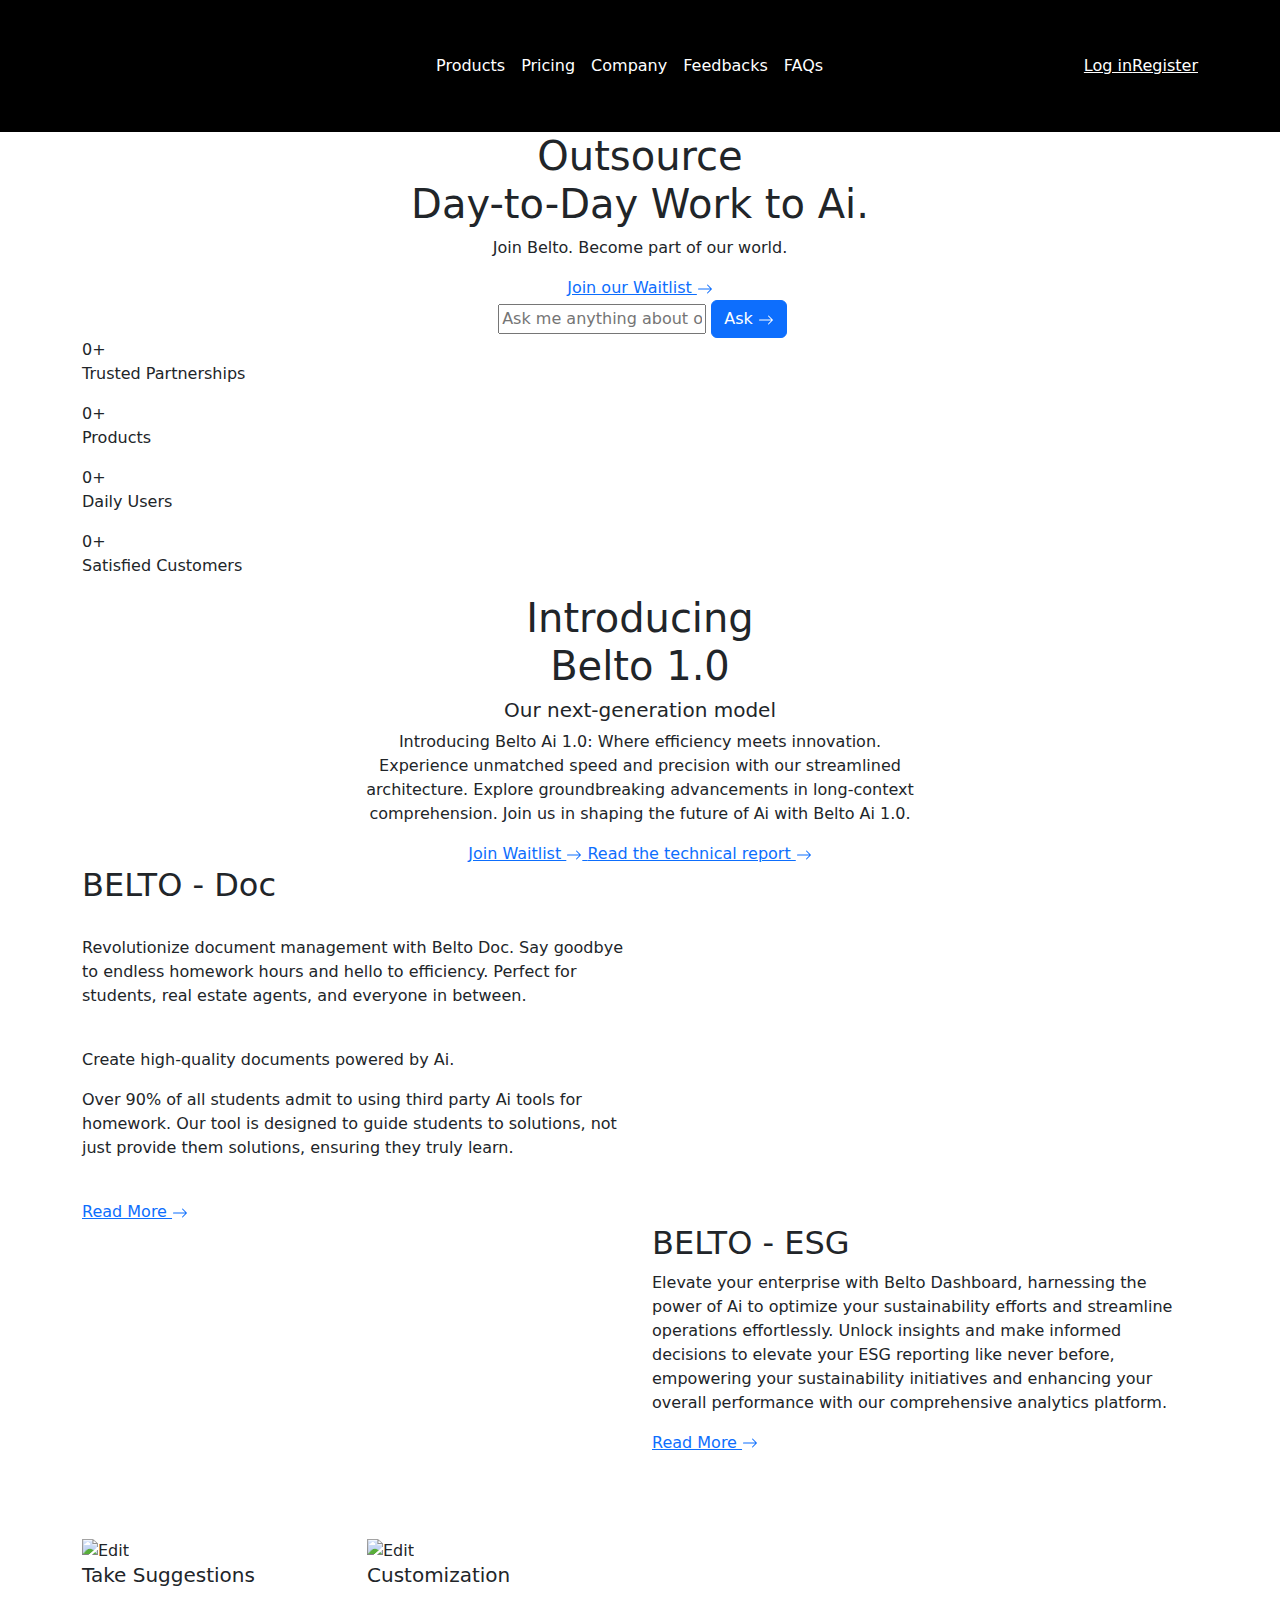
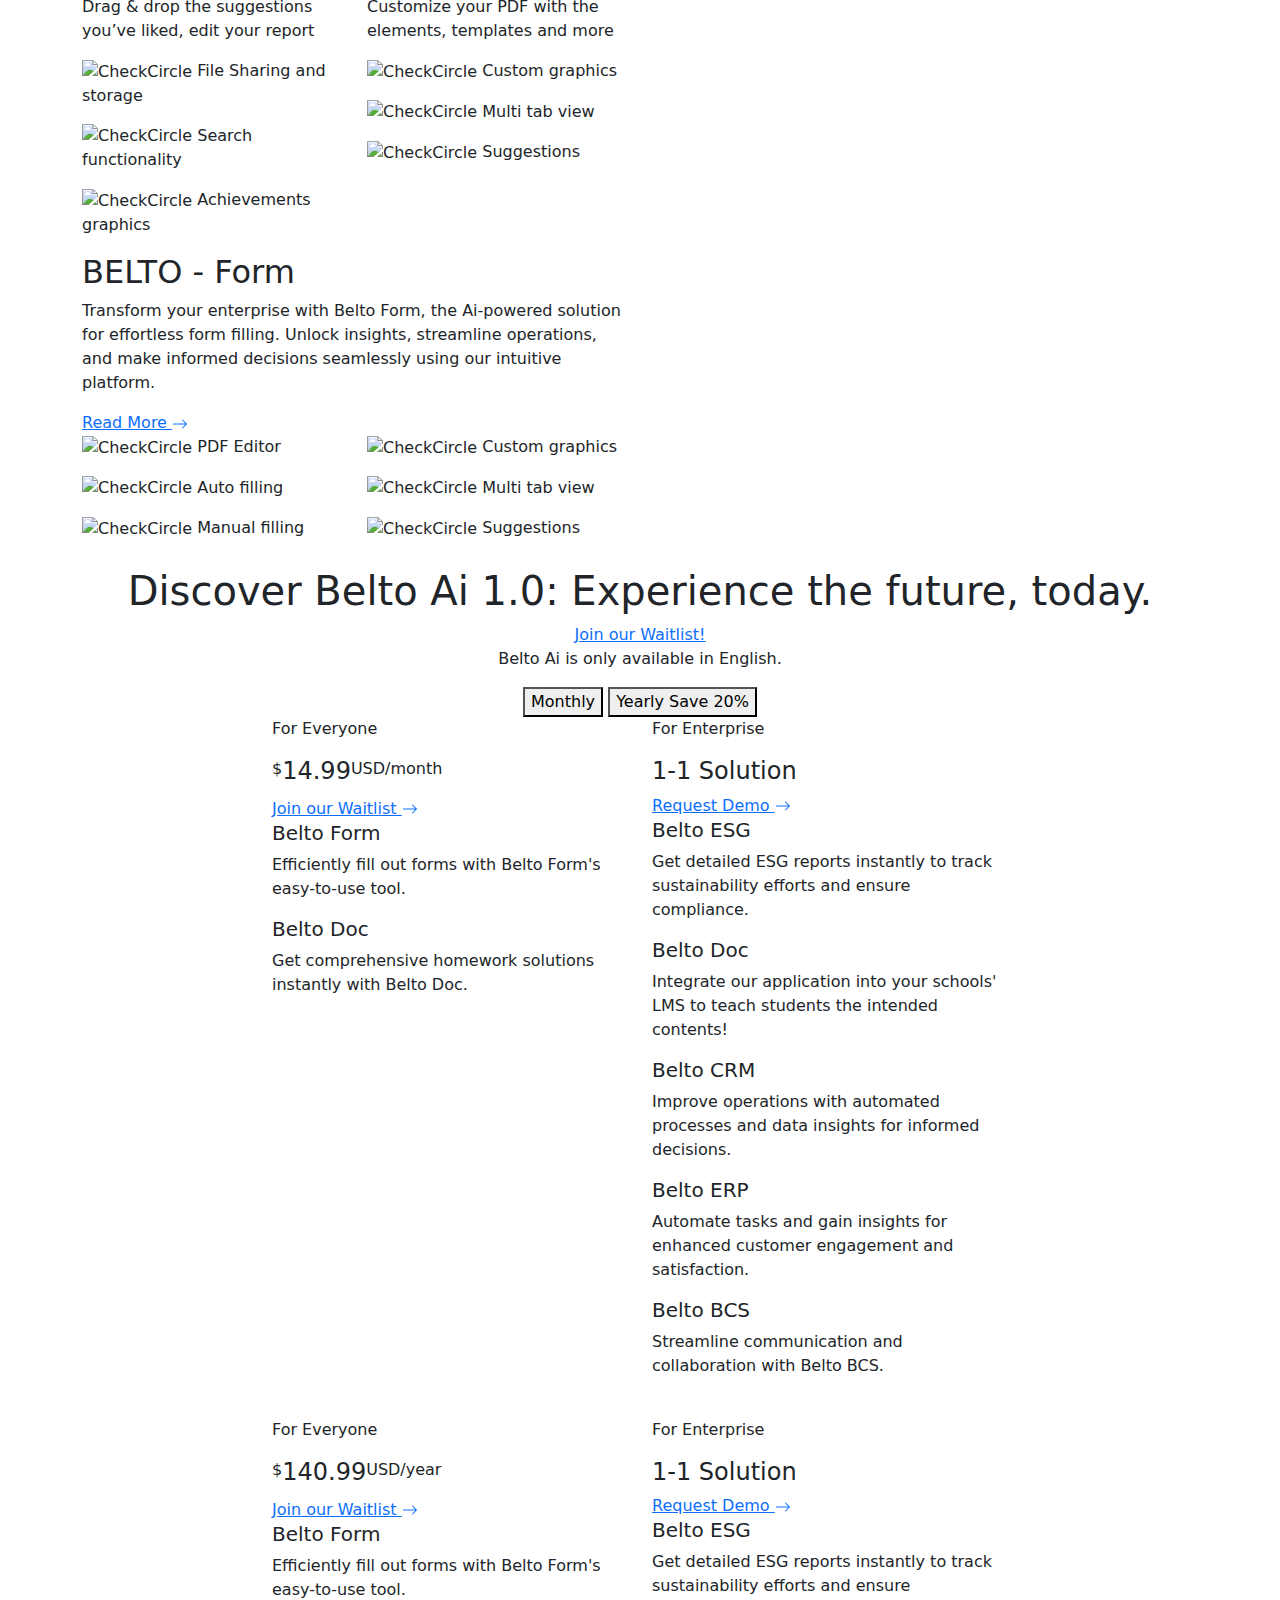
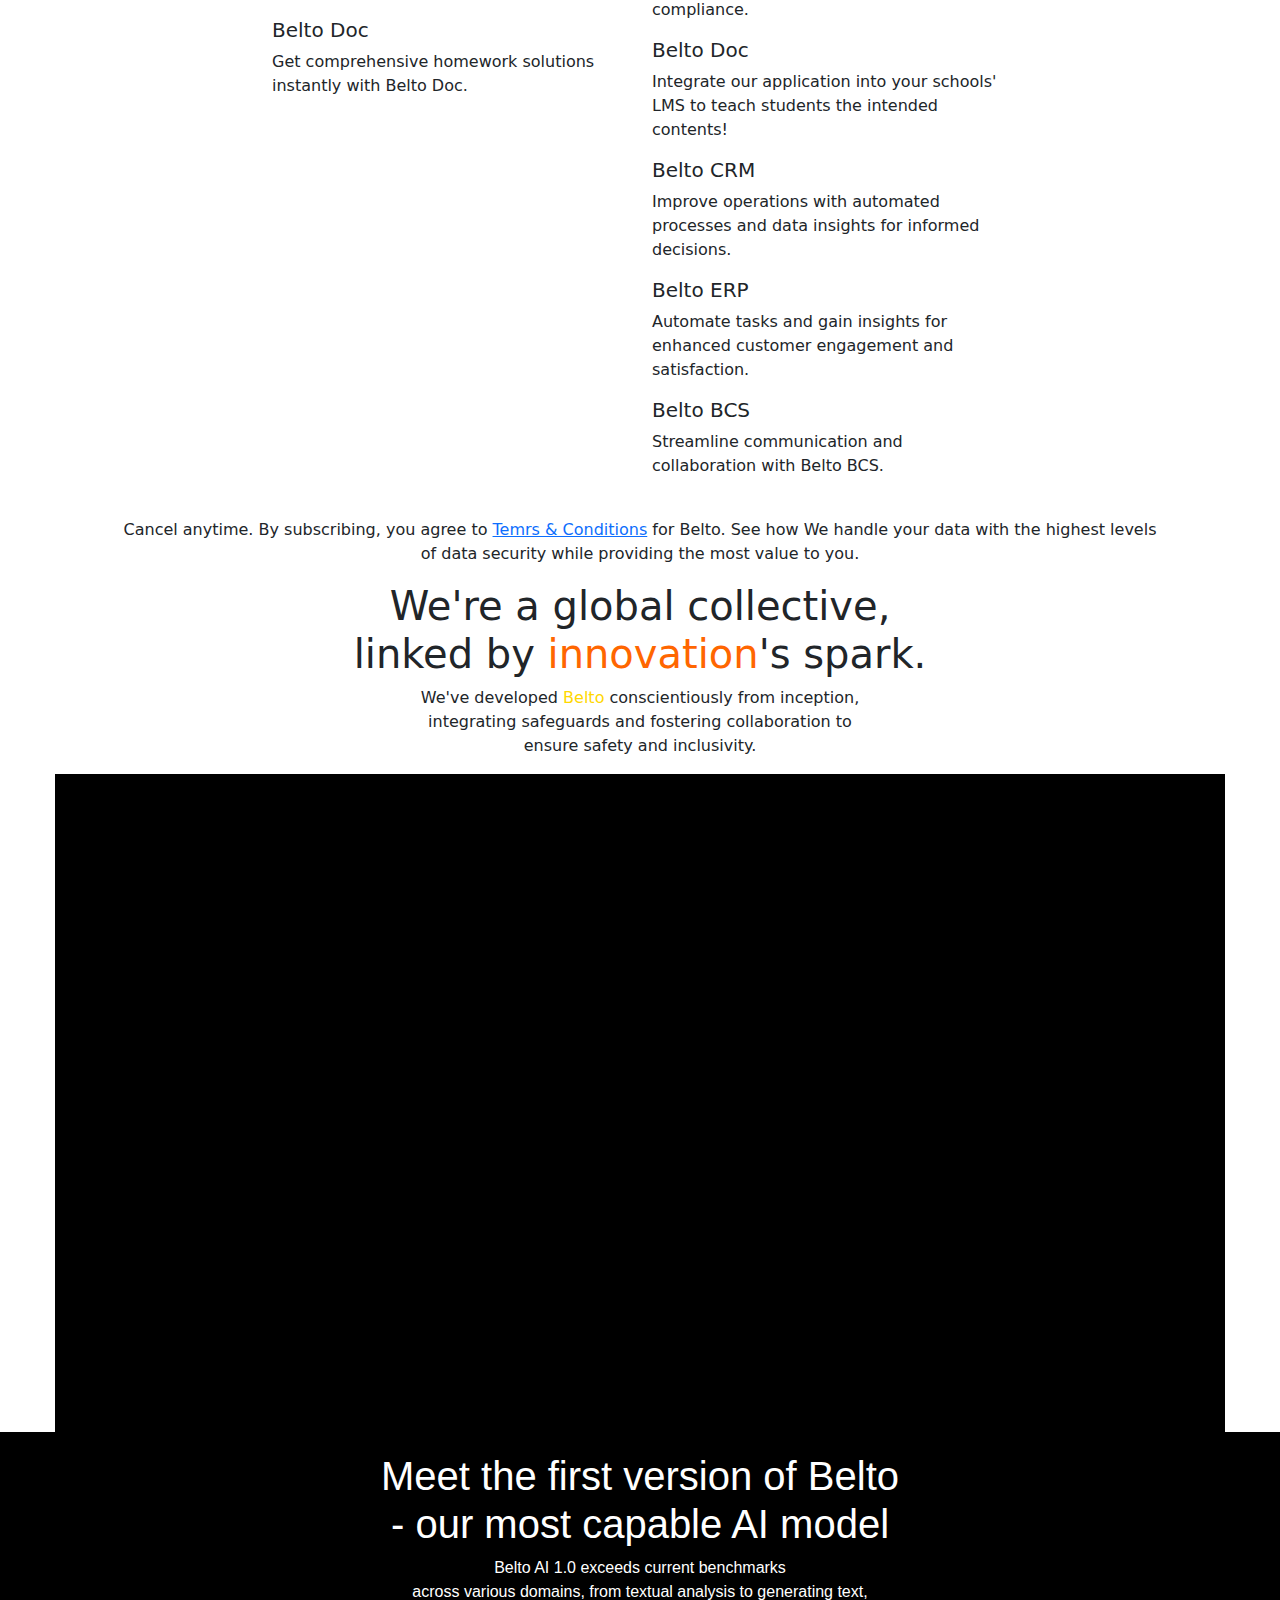
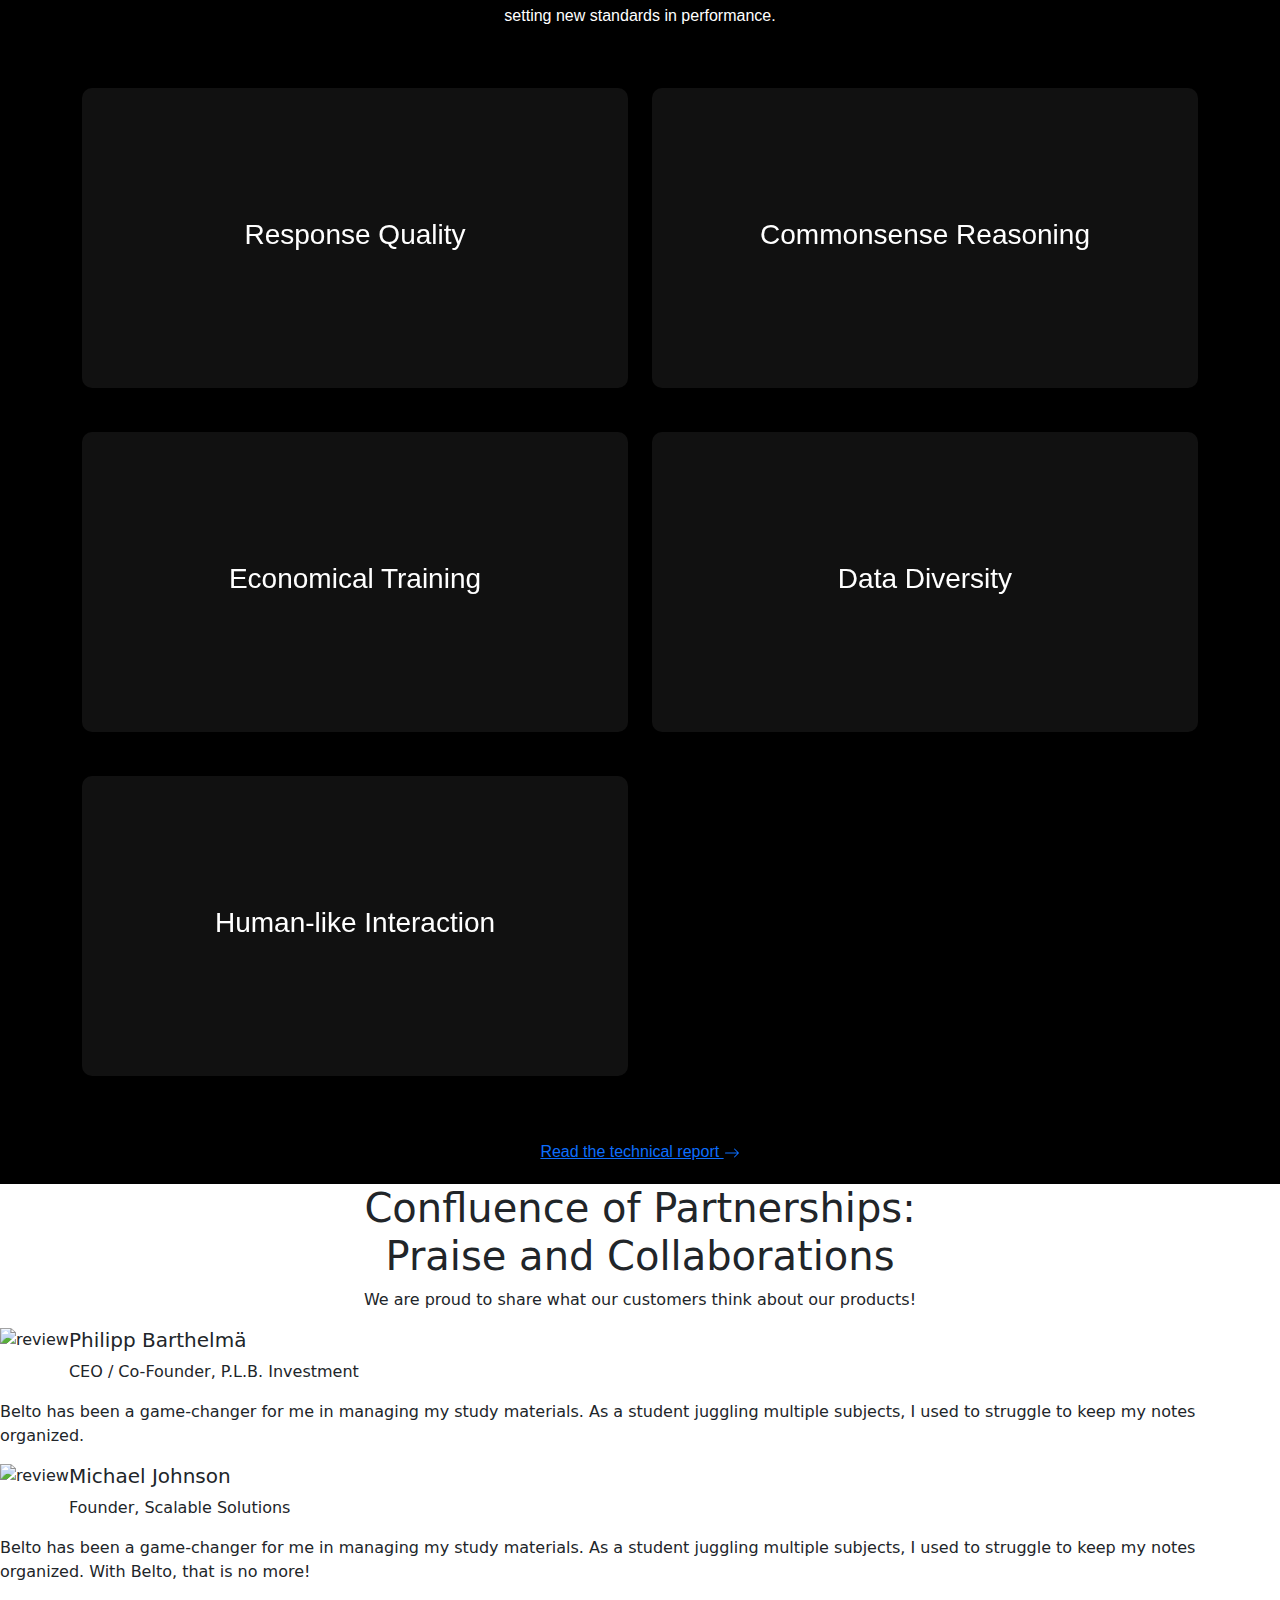
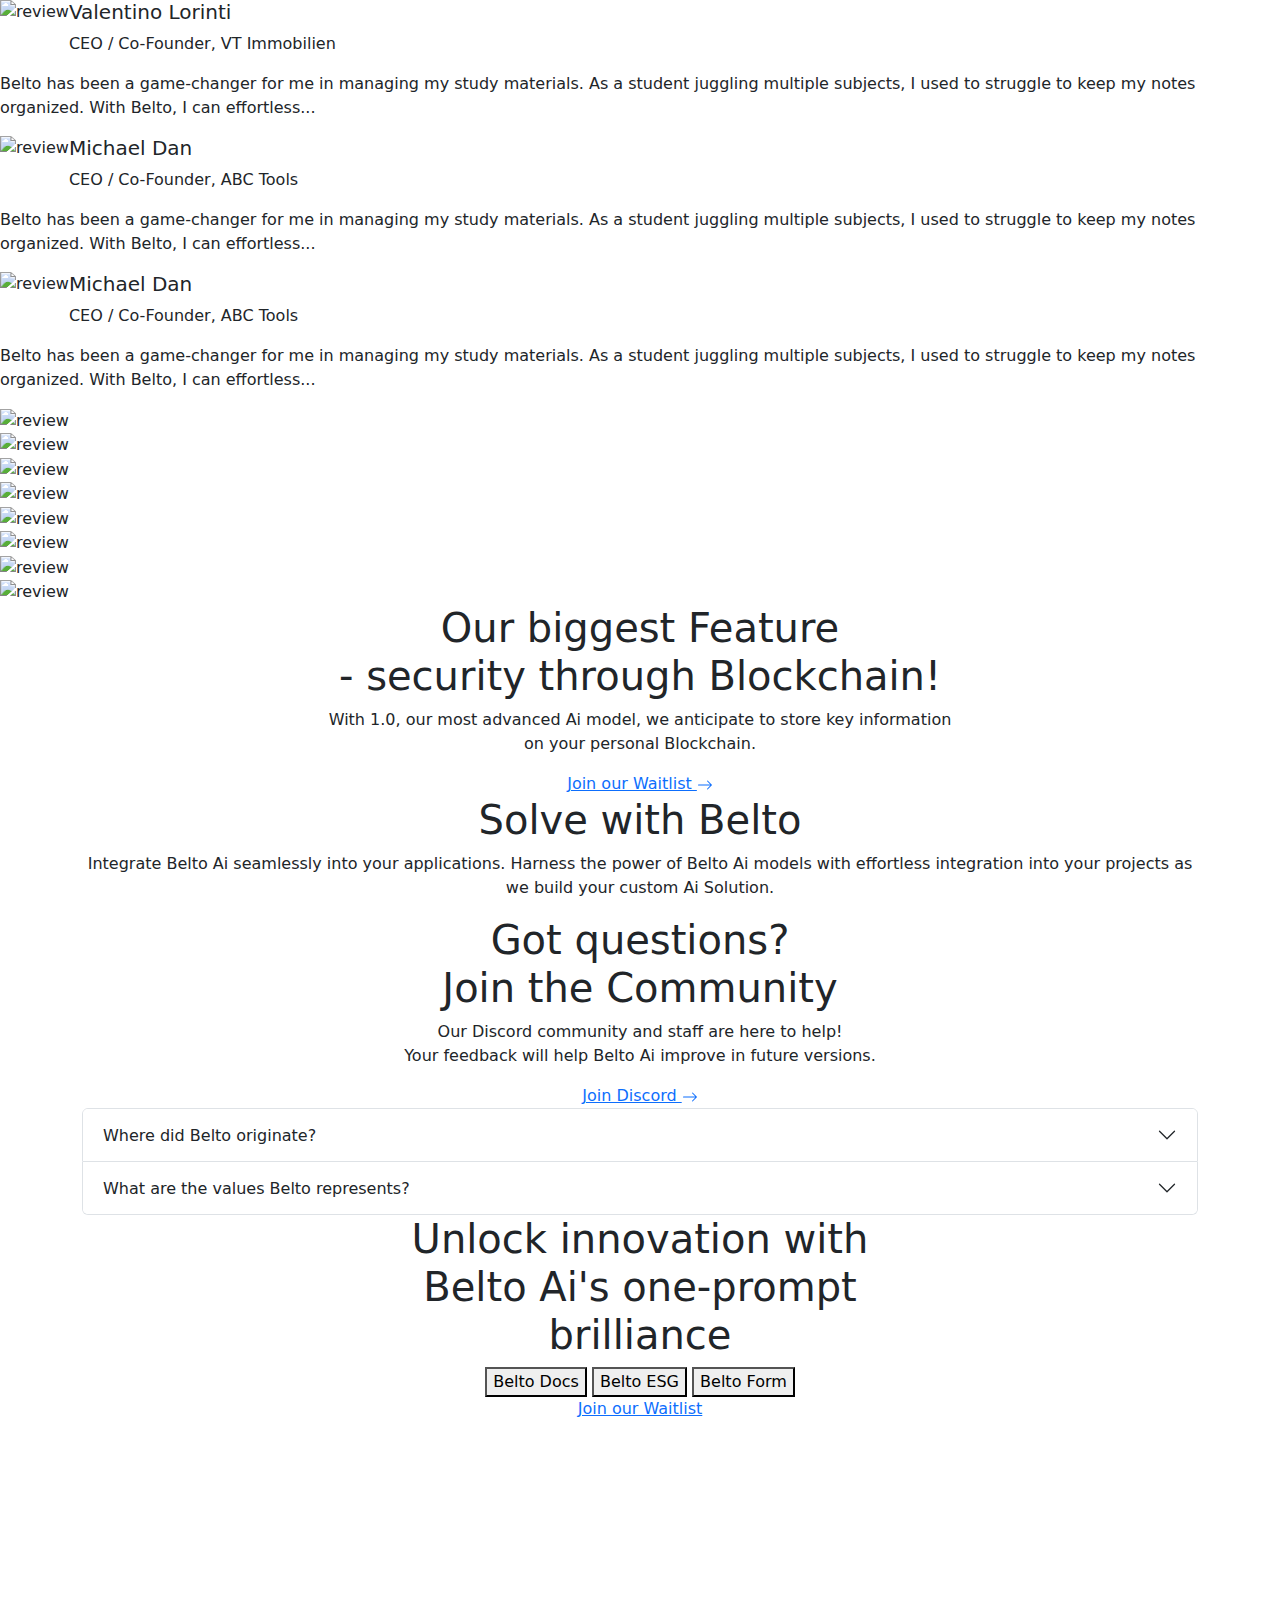
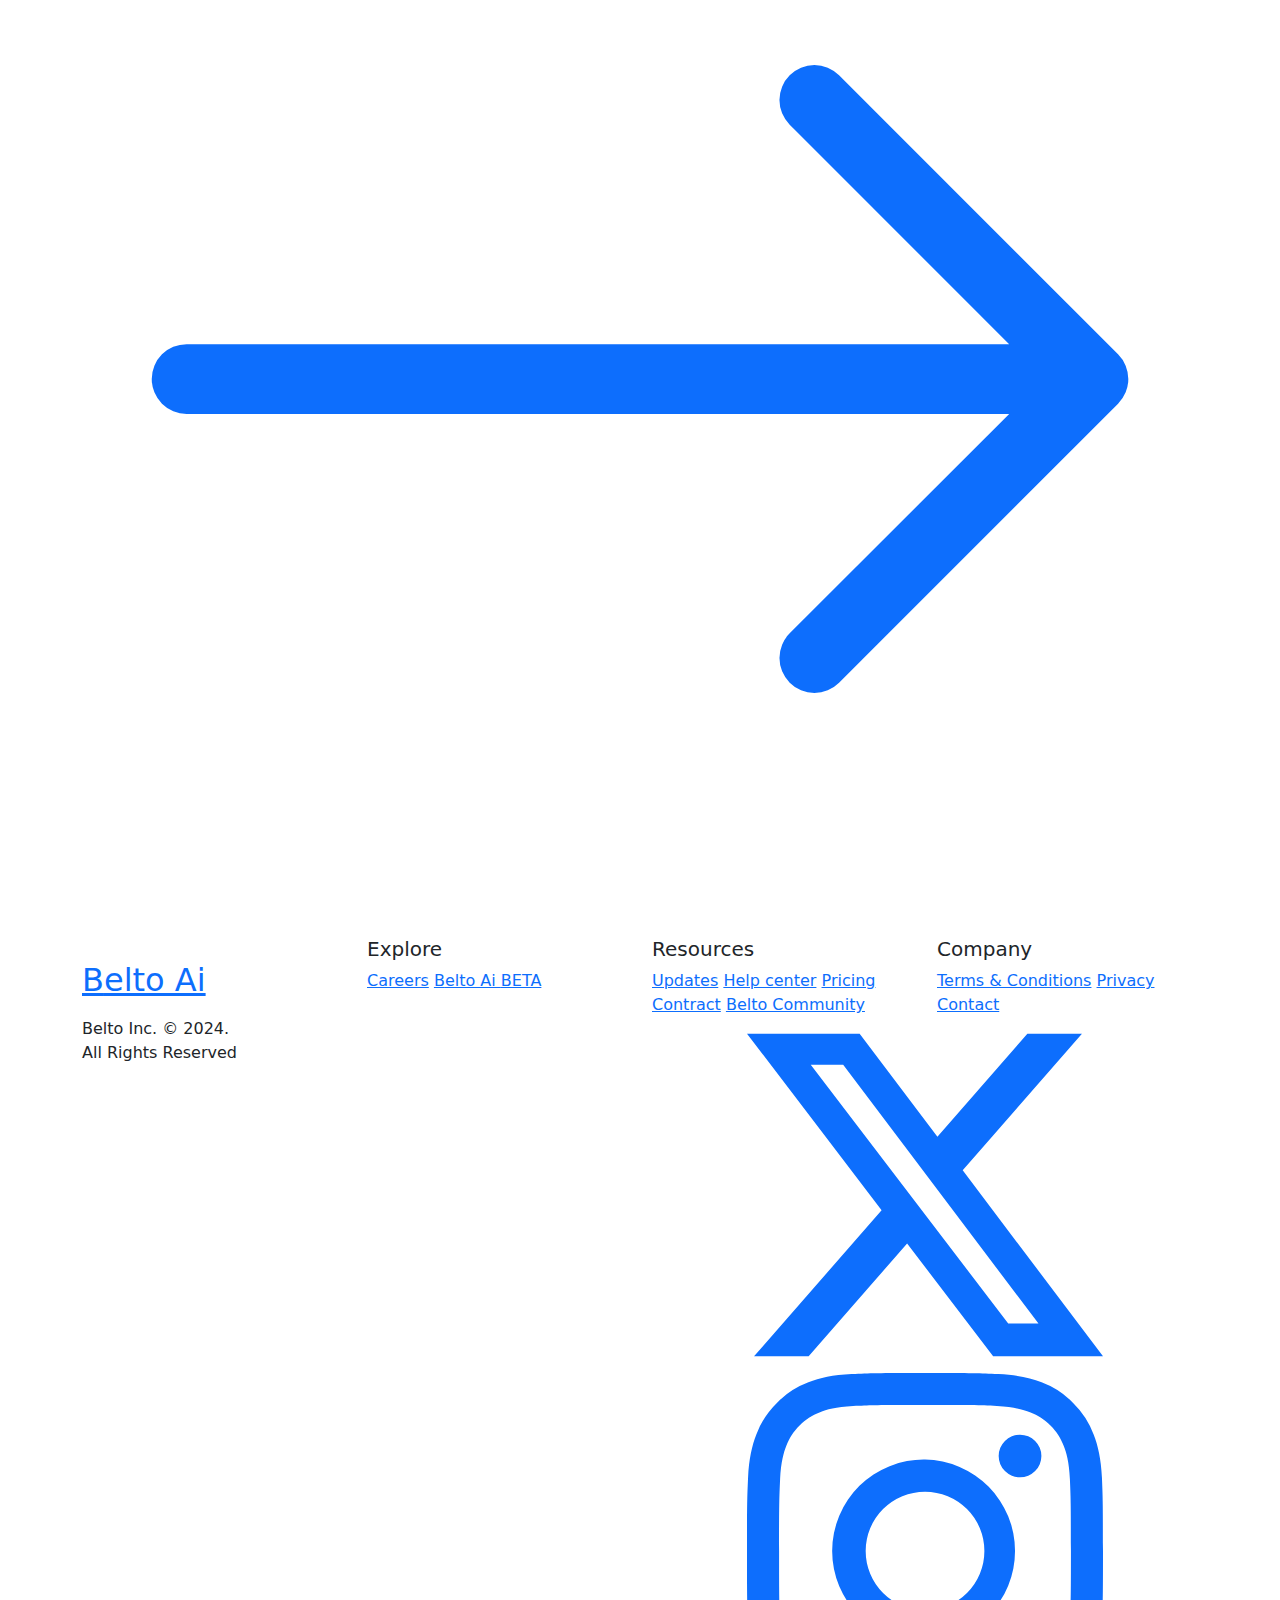
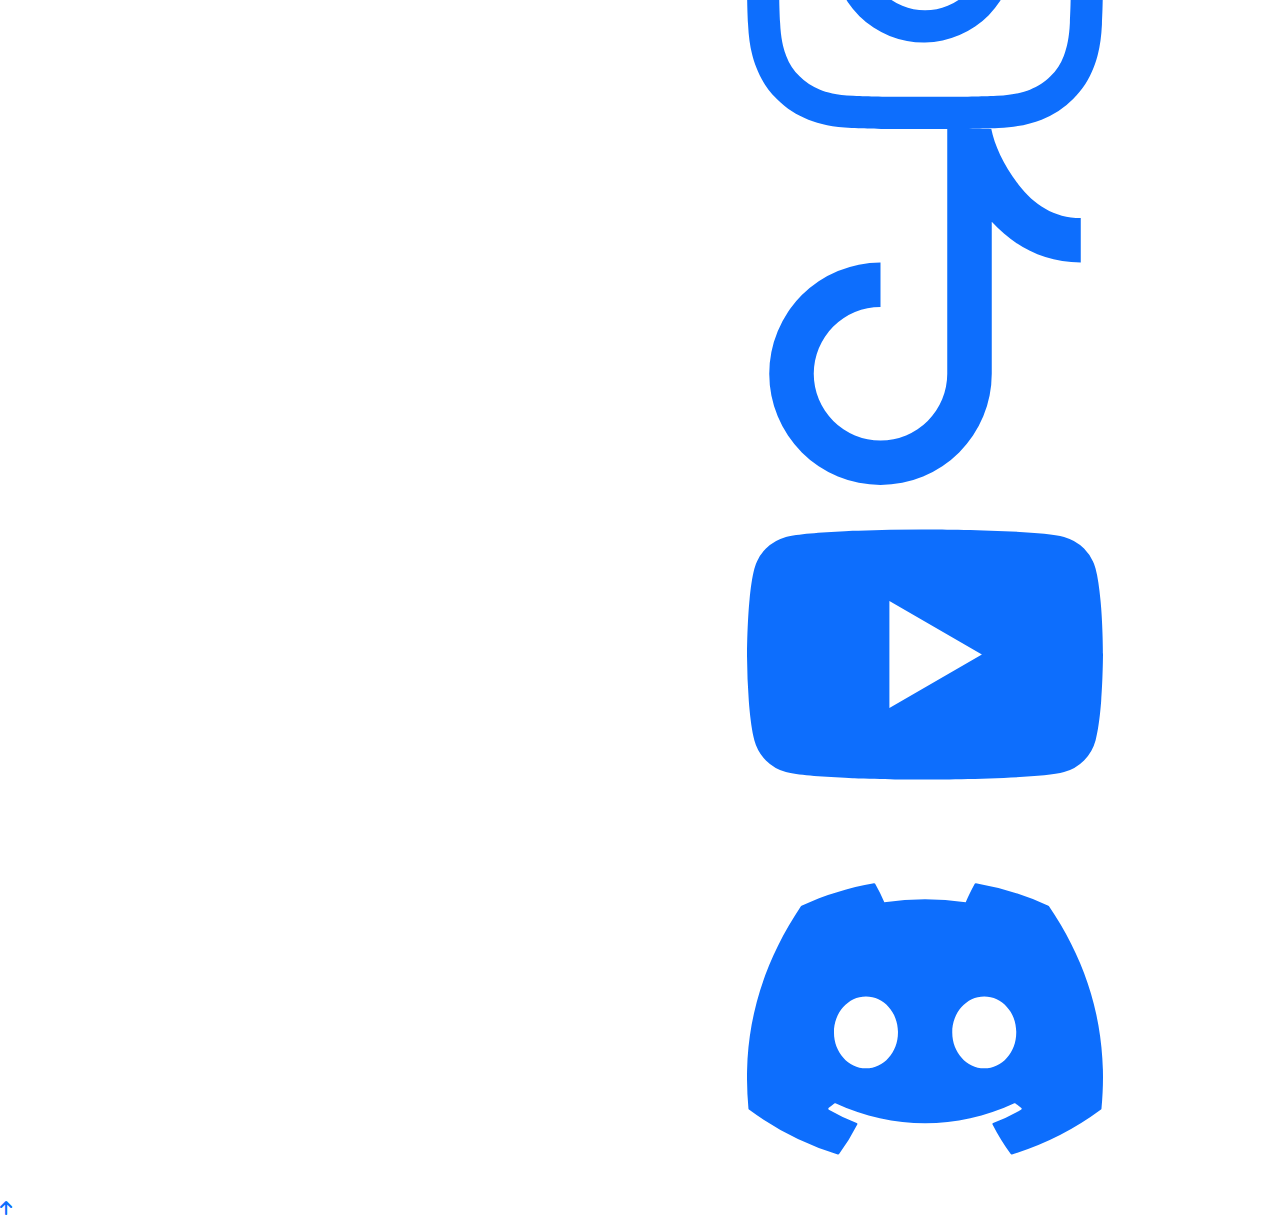
==== commit aaf3ae4f: "Update index.html" ====
--- a/index.html
+++ b/index.html
@@ -1,21 +1,25 @@
 <!DOCTYPE html>
 <html lang="en">
+
 <head>
     <meta charset="UTF-8" />
     <meta http-equiv="X-UA-Compatible" content="IE=edge" />
     <meta name="viewport" content="width=device-width, initial-scale=1.0" />
     <title>Belto - Leading Custom AI Solutions for Modern Businesses</title>
-    <a href="https://www.belto.world/assets/img/Container.png"</a>
+    <a href="https://www.belto.world/assets/img/Container.png"></a>
 
     <!-- SEO Meta Tags -->
-    <meta name="description" content="Discover Belto World, your partner in custom AI solutions for document management and ESG reporting. Empower your business with AI." />
-    <meta name="keywords" content="custom AI, AI development, AI for business, document management AI, ESG reporting AI, Belto AI solutions" />
+    <meta name="description"
+        content="Discover Belto World, your partner in custom AI solutions for document management and ESG reporting. Empower your business with AI." />
+    <meta name="keywords"
+        content="custom AI, AI development, AI for business, document management AI, ESG reporting AI, Belto AI solutions" />
     <meta name="author" content="Belto World" />
     <link rel="canonical" href="https://www.belto.world" />
 
     <!-- Open Graph Meta Tags -->
     <meta property="og:title" content="Belto World - Pioneering Custom AI Solutions" />
-    <meta property="og:description" content="Belto World offers bespoke AI solutions to streamline your business processes. Learn more about our innovative AI platforms." />
+    <meta property="og:description"
+        content="Belto World offers bespoke AI solutions to streamline your business processes. Learn more about our innovative AI platforms." />
     <meta property="og:image" content="https://www.belto.world/assets/img/Container.png" />
     <meta property="og:url" content="https://www.belto.world" />
     <meta property="og:type" content="website" />
@@ -64,57 +68,73 @@
     <link rel="stylesheet" href="./assets/css/style.css">
 </head>
 
-
-        
-</head>
-
 <body>
     <!-- preloader -->
     <div id="preloader"></div>
 
-    <!-- navigation starts-->
-    <nav class="navbar navbar-expand-lg">
-        <div class="container">
-            <a class="navbar-brand" href="#">
-                <div class="brand_r">
-                    <img class="img-fluid" src="./assets/img/Container.png" alt="" />
-                    <p><span class="text_yellow">B</span>elto Ai</p>
-                    <span class="brand_l">Beta</span>
-                </div>
-            </a>
-            <button class="navbar-toggler" type="button" data-bs-toggle="collapse" data-bs-target="#navbarSupportedContent" aria-controls="navbarSupportedContent" aria-expanded="false" aria-label="Toggle navigation">
-                <span class="navbar-toggler-ion">
-                    <svg xmlns="http://www.w3.org/2000/svg" fill="currentColor" class="bi bi-list" viewBox="0 0 16 16">
-                        <path fill-rule="evenodd" d="M2.5 12a.5.5 0 0 1 .5-.5h10a.5.5 0 0 1 0 1H3a.5.5 0 0 1-.5-.5m0-4a.5.5 0 0 1 .5-.5h10a.5.5 0 0 1 0 1H3a.5.5 0 0 1-.5-.5m0-4a.5.5 0 0 1 .5-.5h10a.5.5 0 0 1 0 1H3a.5.5 0 0 1-.5-.5" />
-                    </svg>
-                </span>
-            </button>
-            <div class="collapse navbar-collapse" id="navbarSupportedContent">
-                <ul class="navbar-nav m-auto">
-                    <li class="nav-item">
-                        <a class="nav-link" href="#product">Products</a>
-                    </li>
-                    <li class="nav-item">
-                        <a class="nav-link" href="#pricing">Pricing</a>
-                    </li>
-                    <li class="nav-item">
-                        <a class="nav-link" href="#company">Company</a>
-                    </li>
-                    <li class="nav-item">
-                        <a class="nav-link" href="#feedback">Feedbacks</a>
-                    </li>
-                    <li class="nav-item">
-                        <a class="nav-link" href="#faq">FAQs</a>
-                    </li>
-                </ul>
-                <div class="d-flex my-2 my-lg-0 nav_btns">
-                    <a href="comingsoon.html" class="btn_login btn_signup">Log in</a>
-                    <a href="comingsoon.html" class="btn_signup">Register</a>
-                </div>
-            </div>
-        </div>
-    </nav>
-    <!-- navigation ends-->
+<!-- CSS for smooth transitions in the head section -->
+<style>
+    .collapse {
+        transition: height 0.35s ease;
+    }
+
+    .collapsing {
+        height: 0;
+        overflow: hidden;
+        transition: height 0.35s ease;
+    }
+
+    .collapse.show {
+        height: auto;
+    }
+</style>
+
+<!-- navigation starts-->
+<nav class="navbar navbar-expand-lg" style="background-color: #000; color: #fff;">
+    <div class="container">
+        <a class="navbar-brand" href="#">
+            <div class="brand_r">
+                <img class="img-fluid" src="./assets/img/Container.png" alt="" />
+                <p><span class="text_yellow">B</span>elto Ai</p>
+                <span class="brand_l">Beta</span>
+            </div>
+        </a>
+        <button class="navbar-toggler" type="button" data-bs-toggle="collapse"
+            data-bs-target="#navbarSupportedContent" aria-controls="navbarSupportedContent" aria-expanded="false"
+            aria-label="Toggle navigation" style="border-color: #ffd700;">
+            <span class="navbar-toggler-icon" style="background-image: url('data:image/svg+xml;charset=utf8,%3Csvg viewBox%3D%220 0 30 30%22 xmlns%3D%22http://www.w3.org/2000/svg%22%3E%3Cpath stroke%3D%22%23ffd700%22 stroke-width%3D%222%22 stroke-linecap%3D%22round%22 stroke-miterlimit%3D%2210%22 d%3D%22M4 7h22M4 15h22M4 23h22%22/%3E%3C/svg%3E');"></span>
+        </button>
+        <div class="collapse navbar-collapse" id="navbarSupportedContent">
+            <ul class="navbar-nav m-auto">
+                <li class="nav-item">
+                    <a class="nav-link" href="#product" style="color: #fff;">Products</a>
+                </li>
+                <li class="nav-item">
+                    <a class="nav-link" href="#pricing" style="color: #fff;">Pricing</a>
+                </li>
+                <li class="nav-item">
+                    <a class="nav-link" href="#company" style="color: #fff;">Company</a>
+                </li>
+                <li class="nav-item">
+                    <a class="nav-link" href="#feedback" style="color: #fff;">Feedbacks</a>
+                </li>
+                <li class="nav-item">
+                    <a class="nav-link" href="#faq" style="color: #fff;">FAQs</a>
+                </li>
+            </ul>
+            <div class="d-flex my-2 my-lg-0 nav_btns">
+                <a href="comingsoon.html" class="btn_login btn_signup" style="color: #fff;">Log in</a>
+                <a href="comingsoon.html" class="btn_signup" style="color: #fff;">Register</a>
+            </div>
+        </div>
+    </div>
+</nav>
+<!-- navigation ends-->
+
+
+
+
+
 
     <!-- banner starts -->
     <section id="banner">
@@ -123,18 +143,23 @@
             <p>Join <span class="text_yellow">B</span>elto. Become part of our world.</p>
             <a href="waitlist.html" class="btn_free_trial">
                 Join our Waitlist
-                <svg xmlns="http://www.w3.org/2000/svg" width="16" height="16" fill="currentColor" class="bi bi-arrow-right" viewBox="0 0 16 16">
-                    <path fill-rule="evenodd" d="M1 8a.5.5 0 0 1 .5-.5h11.793l-3.147-3.146a.5.5 0 0 1 .708-.708l4 4a.5.5 0 0 1 0 .708l-4 4a.5.5 0 0 1-.708-.708L13.293 8.5H1.5A.5.5 0 0 1 1 8" />
+                <svg xmlns="http://www.w3.org/2000/svg" width="16" height="16" fill="currentColor"
+                    class="bi bi-arrow-right" viewBox="0 0 16 16">
+                    <path fill-rule="evenodd"
+                        d="M1 8a.5.5 0 0 1 .5-.5h11.793l-3.147-3.146a.5.5 0 0 1 .708-.708l4 4a.5.5 0 0 1 0 .708l-4 4a.5.5 0 0 1-.708-.708L13.293 8.5H1.5A.5.5 0 0 1 1 8" />
                 </svg>
             </a>
             <div class="ai_chat">
                 <form action="">
                     <img class="img-fluid" src="./assets/img/Vector.png" alt="" />
                     <input type="text" placeholder="Ask me anything about our website!" />
-                    <button type="button" class="btn btn-primary" data-bs-toggle="modal" data-bs-target="#staticBackdrop">
+                    <button type="button" class="btn btn-primary" data-bs-toggle="modal"
+                        data-bs-target="#staticBackdrop">
                         Ask
-                        <svg xmlns="http://www.w3.org/2000/svg" width="16" height="16" fill="currentColor" class="bi bi-arrow-right" viewBox="0 0 16 16">
-                            <path fill-rule="evenodd" d="M1 8a.5.5 0 0 1 .5-.5h11.793l-3.147-3.146a.5.5 0 0 1 .708-.708l4 4a.5.5 0 0 1 0 .708l-4 4a.5.5 0 0 1-.708-.708L13.293 8.5H1.5A.5.5 0 0 1 1 8" />
+                        <svg xmlns="http://www.w3.org/2000/svg" width="16" height="16" fill="currentColor"
+                            class="bi bi-arrow-right" viewBox="0 0 16 16">
+                            <path fill-rule="evenodd"
+                                d="M1 8a.5.5 0 0 1 .5-.5h11.793l-3.147-3.146a.5.5 0 0 1 .708-.708l4 4a.5.5 0 0 1 0 .708l-4 4a.5.5 0 0 1-.708-.708L13.293 8.5H1.5A.5.5 0 0 1 1 8" />
                         </svg>
                     </button>
                 </form>
@@ -142,13 +167,17 @@
             <!-- Button trigger modal -->
 
             <!-- Modal -->
-            <div class="modal fade" id="staticBackdrop" data-bs-backdrop="static" data-bs-keyboard="false" tabindex="-1" aria-labelledby="staticBackdropLabel" aria-hidden="true">
+            <div class="modal fade" id="staticBackdrop" data-bs-backdrop="static" data-bs-keyboard="false"
+                tabindex="-1" aria-labelledby="staticBackdropLabel" aria-hidden="true">
                 <div class="modal-dialog modal-dialog-centered">
                     <div class="modal-content">
                         <div class="modal-header">
                             <h1 class="modal-title fs-5" id="staticBackdropLabel">Chat Ai</h1>
-                            <svg type="button" class="btn-close" data-bs-dismiss="modal" aria-label="Close" xmlns="http://www.w3.org/2000/svg" fill="currentColor" class="bi bi-x-lg" viewBox="0 0 16 16">
-                                <path d="M2.146 2.854a.5.5 0 1 1 .708-.708L8 7.293l5.146-5.147a.5.5 0 0 1 .708.708L8.707 8l5.147 5.146a.5.5 0 0 1-.708.708L7.293 8z" />
+                            <svg type="button" class="btn-close" data-bs-dismiss="modal" aria-label="Close"
+                                xmlns="http://www.w3.org/2000/svg" fill="currentColor" class="bi bi-x-lg"
+                                viewBox="0 0 16 16">
+                                <path
+                                    d="M2.146 2.854a.5.5 0 1 1 .708-.708L8 7.293l5.146-5.147a.5.5 0 0 1 .708.708L8.707 8l5.147 5.146a.5.5 0 0 1-.708.708L7.293 8z" />
                             </svg>
                         </div>
                         <div class="modal-body">
@@ -195,18 +224,25 @@
                         <h1>Introducing<br /><span>Belto 1.0</span></h1>
                         <h5>Our next-generation model</h5>
                         <p>
-                            Introducing <span class="text_yellow">Belto</span> Ai 1.0: Where efficiency meets innovation. Experience unmatched speed and precision with our streamlined architecture. Explore groundbreaking advancements in long-context comprehension. Join us in shaping the future of Ai with <span class="text_yellow">Belto</span> Ai 1.0.
+                            Introducing <span class="text_yellow">Belto</span> Ai 1.0: Where efficiency meets innovation.
+                            Experience unmatched speed and precision with our streamlined architecture. Explore
+                            groundbreaking advancements in long-context comprehension. Join us in shaping the future of Ai
+                            with <span class="text_yellow">Belto</span> Ai 1.0.
                         </p>
                         <a href="waitlist.html" class="btn_try_belto">
                             Join Waitlist
-                            <svg xmlns="http://www.w3.org/2000/svg" width="16" height="16" fill="currentColor" class="bi bi-arrow-right" viewBox="0 0 16 16">
-                                <path fill-rule="evenodd" d="M1 8a.5.5 0 0 1 .5-.5h11.793l-3.147-3.146a.5.5 0 0 1 .708-.708l4 4a.5.5 0 0 1 0 .708l-4 4a.5.5 0 0 1-.708-.708L13.293 8.5H1.5A.5.5 0 0 1 1 8" />
+                            <svg xmlns="http://www.w3.org/2000/svg" width="16" height="16" fill="currentColor"
+                                class="bi bi-arrow-right" viewBox="0 0 16 16">
+                                <path fill-rule="evenodd"
+                                    d="M1 8a.5.5 0 0 1 .5-.5h11.793l-3.147-3.146a.5.5 0 0 1 .708-.708l4 4a.5.5 0 0 1 0 .708l-4 4a.5.5 0 0 1-.708-.708L13.293 8.5H1.5A.5.5 0 0 1 1 8" />
                             </svg>
                         </a>
                         <a href="comingsoon.html" class="btn_read_report">
                             Read the technical report
-                            <svg xmlns="http://www.w3.org/2000/svg" width="16" height="16" fill="currentColor" class="bi bi-arrow-right" viewBox="0 0 16 16">
-                                <path fill-rule="evenodd" d="M1 8a.5.5 0 0 1 .5-.5h11.793l-3.147-3.146a.5.5 0 0 1 .708-.708l4 4a.5.5 0 0 1 0 .708l-4 4a.5.5 0 0 1-.708-.708L13.293 8.5H1.5A.5.5 0 0 1 1 8" />
+                            <svg xmlns="http://www.w3.org/2000/svg" width="16" height="16" fill="currentColor"
+                                class="bi bi-arrow-right" viewBox="0 0 16 16">
+                                <path fill-rule="evenodd"
+                                    d="M1 8a.5.5 0 0 1 .5-.5h11.793l-3.147-3.146a.5.5 0 0 1 .708-.708l4 4a.5.5 0 0 1 0 .708l-4 4a.5.5 0 0 1-.708-.708L13.293 8.5H1.5A.5.5 0 0 1 1 8" />
                             </svg>
                         </a>
                     </div>
@@ -227,22 +263,32 @@
                                 <span class="text_yellow">B</span>ELTO - Doc
                             </h2>
                             <p class="text_revo py-4">
-                                Revolutionize document management with <span class="text_yellow">Belto</span> Doc. Say goodbye to endless homework hours and hello to efficiency. Perfect for students, real estate agents, and everyone in between.
+                                Revolutionize document management with <span class="text_yellow">Belto</span> Doc. Say
+                                goodbye to endless homework hours and hello to efficiency. Perfect for students, real
+                                estate agents, and everyone in between.
                             </p>
                             <p>Create high-quality documents powered by Ai.</p>
-                            <p>Over <span class="text_yellow">90%</span> of all students admit to using third party Ai tools for homework. Our tool is designed to guide students to solutions, not just provide them solutions, ensuring they truly learn.</p>
+                            <p>Over <span class="text_yellow">90%</span> of all students admit to using third party Ai
+                                tools for homework. Our tool is designed to guide students to solutions, not just provide
+                                them solutions, ensuring they truly learn.</p>
                             <br>
                             <a href="comingsoon.html" class="btn_read_report">
                                 Read More
-                                <svg xmlns="http://www.w3.org/2000/svg" width="16" height="16" fill="currentColor" class="bi bi-arrow-right" viewBox="0 0 16 16">
-                                    <path fill-rule="evenodd" d="M1 8a.5.5 0 0 1 .5-.5h11.793l-3.147-3.146a.5.5 0 0 1 .708-.708l4 4a.5.5 0 0 1 0 .708l-4 4a.5.5 0 0 1-.708-.708L13.293 8.5H1.5A.5.5 0 0 1 1 8" />
+                                <svg xmlns="http://www.w3.org/2000/svg" width="16" height="16" fill="currentColor"
+                                    class="bi bi-arrow-right" viewBox="0 0 16 16">
+                                    <path fill-rule="evenodd"
+                                        d="M1 8a.5.5 0 0 1 .5-.5h11.793l-3.147-3.146a.5.5 0 0 1 .708-.708l4 4a.5.5 0 0 1 0 .708l-4 4a.5.5 0 0 1-.708-.708L13.293 8.5H1.5A.5.5 0 0 1 1 8" />
                                 </svg>
                             </a>
                         </div>
                     </div>
                     <div class="col-md-12 col-lg-6">
                         <div class="doc_r">
-                            <iframe class="responsive-iframe" src="https://www.youtube.com/embed/xQimWfRcIYk?si=my26l3J71FYmfHXg" title="YouTube video player" frameborder="0" allow="accelerometer; autoplay; clipboard-write; encrypted-media; gyroscope; picture-in-picture; web-share" referrerpolicy="strict-origin-when-cross-origin" allowfullscreen></iframe>
+                            <iframe class="responsive-iframe"
+                                src="https://www.youtube.com/embed/xQimWfRcIYk?si=my26l3J71FYmfHXg"
+                                title="YouTube video player" frameborder="0"
+                                allow="accelerometer; autoplay; clipboard-write; encrypted-media; gyroscope; picture-in-picture; web-share"
+                                referrerpolicy="strict-origin-when-cross-origin" allowfullscreen></iframe>
                         </div>
                     </div>
                 </div>
@@ -250,12 +296,12 @@
         </div>
     </section>
     <style>
-      .responsive-iframe {
-        width: 100%;
-        max-width: 600px;
-        height: auto;
-        aspect-ratio: 16 / 9;
-      }
+        .responsive-iframe {
+            width: 100%;
+            max-width: 600px;
+            height: auto;
+            aspect-ratio: 16 / 9;
+        }
     </style>
     <!-- belto doc ends -->
 
@@ -267,7 +313,11 @@
                     <div class="row">
                         <div class="col-md-6">
                             <div class="esg_l">
-                                <iframe class="responsive-iframe" src="https://www.youtube.com/embed/Tidx49wFMzI?si=TXSxFpgga_xxyYOd" title="YouTube video player" frameborder="0" allow="accelerometer; autoplay; clipboard-write; encrypted-media; gyroscope; picture-in-picture; web-share" referrerpolicy="strict-origin-when-cross-origin" allowfullscreen></iframe>
+                                <iframe class="responsive-iframe"
+                                    src="https://www.youtube.com/embed/Tidx49wFMzI?si=TXSxFpgga_xxyYOd"
+                                    title="YouTube video player" frameborder="0"
+                                    allow="accelerometer; autoplay; clipboard-write; encrypted-media; gyroscope; picture-in-picture; web-share"
+                                    referrerpolicy="strict-origin-when-cross-origin" allowfullscreen></iframe>
                             </div>
                         </div>
                         <div class="col-md-6">
@@ -276,12 +326,18 @@
                                     <span class="text_yellow">B</span>ELTO - ESG
                                 </h2>
                                 <p class="">
-                                    Elevate your enterprise with <span class="text_yellow">Belto</span> Dashboard, harnessing the power of Ai to optimize your sustainability efforts and streamline operations effortlessly. Unlock insights and make informed decisions to elevate your ESG reporting like never before, empowering your sustainability initiatives and enhancing your overall performance with our comprehensive analytics platform.
+                                    Elevate your enterprise with <span class="text_yellow">Belto</span> Dashboard,
+                                    harnessing the power of Ai to optimize your sustainability efforts and streamline
+                                    operations effortlessly. Unlock insights and make informed decisions to elevate your
+                                    ESG reporting like never before, empowering your sustainability initiatives and
+                                    enhancing your overall performance with our comprehensive analytics platform.
                                 </p>
                                 <a href="comingsoon.html" class="btn_read_report">
                                     Read More
-                                    <svg xmlns="http://www.w3.org/2000/svg" width="16" height="16" fill="currentColor" class="bi bi-arrow-right" viewBox="0 0 16 16">
-                                        <path fill-rule="evenodd" d="M1 8a.5.5 0 0 1 .5-.5h11.793l-3.147-3.146a.5.5 0 0 1 .708-.708l4 4a.5.5 0 0 1 0 .708l-4 4a.5.5 0 0 1-.708-.708L13.293 8.5H1.5A.5.5 0 0 1 1 8" />
+                                    <svg xmlns="http://www.w3.org/2000/svg" width="16" height="16" fill="currentColor"
+                                        class="bi bi-arrow-right" viewBox="0 0 16 16">
+                                        <path fill-rule="evenodd"
+                                            d="M1 8a.5.5 0 0 1 .5-.5h11.793l-3.147-3.146a.5.5 0 0 1 .708-.708l4 4a.5.5 0 0 1 0 .708l-4 4a.5.5 0 0 1-.708-.708L13.293 8.5H1.5A.5.5 0 0 1 1 8" />
                                     </svg>
                                 </a>
                             </div>
@@ -344,7 +400,11 @@
                         </div>
                         <div class="col-md-6">
                             <div class="esg_r">
-                                <iframe class="responsive-iframe" src="https://www.youtube.com/embed/qN1gyF7kt_I?si=MFRzlRe5tZ-Iqu4P" title="YouTube video player" frameborder="0" allow="accelerometer; autoplay; clipboard-write; encrypted-media; gyroscope; picture-in-picture; web-share" referrerpolicy="strict-origin-when-cross-origin" allowfullscreen></iframe>
+                                <iframe class="responsive-iframe"
+                                    src="https://www.youtube.com/embed/qN1gyF7kt_I?si=MFRzlRe5tZ-Iqu4P"
+                                    title="YouTube video player" frameborder="0"
+                                    allow="accelerometer; autoplay; clipboard-write; encrypted-media; gyroscope; picture-in-picture; web-share"
+                                    referrerpolicy="strict-origin-when-cross-origin" allowfullscreen></iframe>
                             </div>
                         </div>
                     </div>
@@ -353,12 +413,12 @@
         </div>
     </section>
     <style>
-      .responsive-iframe {
-        width: 100%;
-        max-width: 600px;
-        height: auto;
-        aspect-ratio: 16 / 9;
-      }
+        .responsive-iframe {
+            width: 100%;
+            max-width: 600px;
+            height: auto;
+            aspect-ratio: 16 / 9;
+        }
     </style>
     <!-- belto esg ends -->
 
@@ -373,12 +433,16 @@
                                 <span class="text_yellow">B</span>ELTO - Form
                             </h2>
                             <p class="transform">
-                                Transform your enterprise with <span class="text_yellow">Belto</span> Form, the Ai-powered solution for effortless form filling. Unlock insights, streamline operations, and make informed decisions seamlessly using our intuitive platform.
+                                Transform your enterprise with <span class="text_yellow">Belto</span> Form, the Ai-powered
+                                solution for effortless form filling. Unlock insights, streamline operations, and make
+                                informed decisions seamlessly using our intuitive platform.
                             </p>
                             <a href="comingsoon.html" class="btn_read_report">
                                 Read More
-                                <svg xmlns="http://www.w3.org/2000/svg" width="16" height="16" fill="currentColor" class="bi bi-arrow-right" viewBox="0 0 16 16">
-                                    <path fill-rule="evenodd" d="M1 8a.5.5 0 0 1 .5-.5h11.793l-3.147-3.146a.5.5 0 0 1 .708-.708l4 4a.5.5 0 0 1 0 .708l-4 4a.5.5 0 0 1-.708-.708L13.293 8.5H1.5A.5.5 0 0 1 1 8" />
+                                <svg xmlns="http://www.w3.org/2000/svg" width="16" height="16" fill="currentColor"
+                                    class="bi bi-arrow-right" viewBox="0 0 16 16">
+                                    <path fill-rule="evenodd"
+                                        d="M1 8a.5.5 0 0 1 .5-.5h11.793l-3.147-3.146a.5.5 0 0 1 .708-.708l4 4a.5.5 0 0 1 0 .708l-4 4a.5.5 0 0 1-.708-.708L13.293 8.5H1.5A.5.5 0 0 1 1 8" />
                                 </svg>
                             </a>
                             <div class="row">
@@ -419,7 +483,11 @@
                     </div>
                     <div class="col-md-6">
                         <div class="form_r">
-                            <iframe class="responsive-iframe" src="https://www.youtube.com/embed/iemq7FHO6r4?si=v8ZI_SRh1PQTP3_1" title="YouTube video player" frameborder="0" allow="accelerometer; autoplay; clipboard-write; encrypted-media; gyroscope; picture-in-picture; web-share" referrerpolicy="strict-origin-when-cross-origin" allowfullscreen></iframe>
+                            <iframe class="responsive-iframe"
+                                src="https://www.youtube.com/embed/iemq7FHO6r4?si=v8ZI_SRh1PQTP3_1"
+                                title="YouTube video player" frameborder="0"
+                                allow="accelerometer; autoplay; clipboard-write; encrypted-media; gyroscope; picture-in-picture; web-share"
+                                referrerpolicy="strict-origin-when-cross-origin" allowfullscreen></iframe>
                         </div>
                     </div>
                 </div>
@@ -427,12 +495,12 @@
         </div>
     </section>
     <style>
-      .responsive-iframe {
-        width: 100%;
-        max-width: 600px;
-        height: auto;
-        aspect-ratio: 16 / 9;
-      }
+        .responsive-iframe {
+            width: 100%;
+            max-width: 600px;
+            height: auto;
+            aspect-ratio: 16 / 9;
+        }
     </style>
     <!-- belto form ends -->
 
@@ -466,8 +534,10 @@
                                     </div>
                                     <a href="waitlist.html" class="btn_demo yellow_btn">
                                         Join our Waitlist
-                                        <svg xmlns="http://www.w3.org/2000/svg" width="16" height="16" fill="currentColor" class="bi bi-arrow-right" viewBox="0 0 16 16">
-                                            <path fill-rule="evenodd" d="M1 8a.5.5 0 0 1 .5-.5h11.793l-3.147-3.146a.5.5 0 0 1 .708-.708l4 4a.5.5 0 0 1 0 .708l-4 4a.5.5 0 0 1-.708-.708L13.293 8.5H1.5A.5.5 0 0 1 1 8" />
+                                        <svg xmlns="http://www.w3.org/2000/svg" width="16" height="16" fill="currentColor"
+                                            class="bi bi-arrow-right" viewBox="0 0 16 16">
+                                            <path fill-rule="evenodd"
+                                                d="M1 8a.5.5 0 0 1 .5-.5h11.793l-3.147-3.146a.5.5 0 0 1 .708-.708l4 4a.5.5 0 0 1 0 .708l-4 4a.5.5 0 0 1-.708-.708L13.293 8.5H1.5A.5.5 0 0 1 1 8" />
                                         </svg>
                                     </a>
                                     <div class="package_points">
@@ -478,7 +548,8 @@
                                             <div class="text">
                                                 <h5><span class="text_yellow">B</span>elto Form</h5>
                                                 <p>
-                                                    Efficiently fill out forms with <span class="text_yellow">Belto</span> Form's easy-to-use tool.
+                                                    Efficiently fill out forms with <span class="text_yellow">Belto</span>
+                                                    Form's easy-to-use tool.
                                                 </p>
                                             </div>
                                         </div>
@@ -489,7 +560,8 @@
                                             <div class="text">
                                                 <h5><span class="text_yellow">B</span>elto Doc</h5>
                                                 <p>
-                                                    Get comprehensive homework solutions instantly with <span class="text_yellow">Belto</span> Doc.
+                                                    Get comprehensive homework solutions instantly with <span
+                                                        class="text_yellow">Belto</span> Doc.
                                                 </p>
                                             </div>
                                         </div>
@@ -502,10 +574,12 @@
                                     <div class="price d-flex">
                                         <h4>1-1 Solution</h4>
                                     </div>
-                                    <a href="" class="btn_demo yellow_btn">
+                                    <a href="request.html" class="btn_demo yellow_btn">
                                         Request Demo
-                                        <svg xmlns="http://www.w3.org/2000/svg" width="16" height="16" fill="currentColor" class="bi bi-arrow-right" viewBox="0 0 16 16">
-                                            <path fill-rule="evenodd" d="M1 8a.5.5 0 0 1 .5-.5h11.793l-3.147-3.146a.5.5 0 0 1 .708-.708l4 4a.5.5 0 0 1 0 .708l-4 4a.5.5 0 0 1-.708-.708L13.293 8.5H1.5A.5.5 0 0 1 1 8" />
+                                        <svg xmlns="http://www.w3.org/2000/svg" width="16" height="16" fill="currentColor"
+                                            class="bi bi-arrow-right" viewBox="0 0 16 16">
+                                            <path fill-rule="evenodd"
+                                                d="M1 8a.5.5 0 0 1 .5-.5h11.793l-3.147-3.146a.5.5 0 0 1 .708-.708l4 4a.5.5 0 0 1 0 .708l-4 4a.5.5 0 0 1-.708-.708L13.293 8.5H1.5A.5.5 0 0 1 1 8" />
                                         </svg>
                                     </a>
                                     <div class="package_points">
@@ -516,7 +590,8 @@
                                             <div class="text">
                                                 <h5><span class="text_yellow">B</span>elto ESG</h5>
                                                 <p>
-                                                    Get detailed ESG reports instantly to track sustainability efforts and ensure compliance.
+                                                    Get detailed ESG reports instantly to track sustainability efforts and
+                                                    ensure compliance.
                                                 </p>
                                             </div>
                                         </div>
@@ -528,7 +603,8 @@
                                                 <div class="text">
                                                     <h5><span class="text_yellow">B</span>elto Doc</h5>
                                                     <p>
-                                                        Integrate our application into your schools' LMS to teach students the intended contents!
+                                                        Integrate our application into your schools' LMS to teach students
+                                                        the intended contents!
                                                     </p>
                                                 </div>
                                             </div>
@@ -539,7 +615,8 @@
                                                 <div class="text">
                                                     <h5><span class="text_yellow">B</span>elto CRM</h5>
                                                     <p>
-                                                        Improve operations with automated processes and data insights for informed decisions.
+                                                        Improve operations with automated processes and data insights for
+                                                        informed decisions.
                                                     </p>
                                                 </div>
                                             </div>
@@ -550,7 +627,8 @@
                                                 <div class="text">
                                                     <h5><span class="text_yellow">B</span>elto ERP</h5>
                                                     <p>
-                                                        Automate tasks and gain insights for enhanced customer engagement and satisfaction.
+                                                        Automate tasks and gain insights for enhanced customer engagement
+                                                        and satisfaction.
                                                     </p>
                                                 </div>
                                             </div>
@@ -561,7 +639,8 @@
                                                 <div class="text">
                                                     <h5><span class="text_yellow">B</span>elto BCS</h5>
                                                     <p>
-                                                        Streamline communication and collaboration with <span class="text_yellow">Belto</span> BCS.
+                                                        Streamline communication and collaboration with <span
+                                                            class="text_yellow">Belto</span> BCS.
                                                     </p>
                                                 </div>
                                             </div>
@@ -583,8 +662,10 @@
                                     </div>
                                     <a href="waitlist.html" class="btn_demo yellow_btn">
                                         Join our Waitlist
-                                        <svg xmlns="http://www.w3.org/2000/svg" width="16" height="16" fill="currentColor" class="bi bi-arrow-right" viewBox="0 0 16 16">
-                                            <path fill-rule="evenodd" d="M1 8a.5.5 0 0 1 .5-.5h11.793l-3.147-3.146a.5.5 0 0 1 .708-.708l4 4a.5.5 0 0 1 0 .708l-4 4a.5.5 0 0 1-.708-.708L13.293 8.5H1.5A.5.5 0 0 1 1 8" />
+                                        <svg xmlns="http://www.w3.org/2000/svg" width="16" height="16" fill="currentColor"
+                                            class="bi bi-arrow-right" viewBox="0 0 16 16">
+                                            <path fill-rule="evenodd"
+                                                d="M1 8a.5.5 0 0 1 .5-.5h11.793l-3.147-3.146a.5.5 0 0 1 .708-.708l4 4a.5.5 0 0 1 0 .708l-4 4a.5.5 0 0 1-.708-.708L13.293 8.5H1.5A.5.5 0 0 1 1 8" />
                                         </svg>
                                     </a>
                                     <div class="package_points">
@@ -595,7 +676,8 @@
                                             <div class="text">
                                                 <h5><span class="text_yellow">B</span>elto Form</h5>
                                                 <p>
-                                                    Efficiently fill out forms with <span class="text_yellow">Belto</span> Form's easy-to-use tool.
+                                                    Efficiently fill out forms with <span class="text_yellow">Belto</span>
+                                                    Form's easy-to-use tool.
                                                 </p>
                                             </div>
                                         </div>
@@ -606,7 +688,8 @@
                                             <div class="text">
                                                 <h5><span class="text_yellow">B</span>elto Doc</h5>
                                                 <p>
-                                                    Get comprehensive homework solutions instantly with <span class="text_yellow">Belto</span> Doc.
+                                                    Get comprehensive homework solutions instantly with <span
+                                                        class="text_yellow">Belto</span> Doc.
                                                 </p>
                                             </div>
                                         </div>
@@ -621,8 +704,10 @@
                                     </div>
                                     <a href="" class="btn_demo yellow_btn">
                                         Request Demo
-                                        <svg xmlns="http://www.w3.org/2000/svg" width="16" height="16" fill="currentColor" class="bi bi-arrow-right" viewBox="0 0 16 16">
-                                            <path fill-rule="evenodd" d="M1 8a.5.5 0 0 1 .5-.5h11.793l-3.147-3.146a.5.5 0 0 1 .708-.708l4 4a.5.5 0 0 1 0 .708l-4 4a.5.5 0 0 1-.708-.708L13.293 8.5H1.5A.5.5 0 0 1 1 8" />
+                                        <svg xmlns="http://www.w3.org/2000/svg" width="16" height="16" fill="currentColor"
+                                            class="bi bi-arrow-right" viewBox="0 0 16 16">
+                                            <path fill-rule="evenodd"
+                                                d="M1 8a.5.5 0 0 1 .5-.5h11.793l-3.147-3.146a.5.5 0 0 1 .708-.708l4 4a.5.5 0 0 1 0 .708l-4 4a.5.5 0 0 1-.708-.708L13.293 8.5H1.5A.5.5 0 0 1 1 8" />
                                         </svg>
                                     </a>
                                     <div class="package_points">
@@ -633,7 +718,8 @@
                                             <div class="text">
                                                 <h5><span class="text_yellow">B</span>elto ESG</h5>
                                                 <p>
-                                                    Get detailed ESG reports instantly to track sustainability efforts and ensure compliance.
+                                                    Get detailed ESG reports instantly to track sustainability efforts and
+                                                    ensure compliance.
                                                 </p>
                                             </div>
                                         </div>
@@ -645,7 +731,8 @@
                                                 <div class="text">
                                                     <h5><span class="text_yellow">B</span>elto Doc</h5>
                                                     <p>
-                                                        Integrate our application into your schools' LMS to teach students the intended contents!
+                                                        Integrate our application into your schools' LMS to teach students
+                                                        the intended contents!
                                                     </p>
                                                 </div>
                                             </div>
@@ -656,7 +743,8 @@
                                                 <div class="text">
                                                     <h5><span class="text_yellow">B</span>elto CRM</h5>
                                                     <p>
-                                                        Improve operations with automated processes and data insights for informed decisions.
+                                                        Improve operations with automated processes and data insights for
+                                                        informed decisions.
                                                     </p>
                                                 </div>
                                             </div>
@@ -667,7 +755,8 @@
                                                 <div class="text">
                                                     <h5><span class="text_yellow">B</span>elto ERP</h5>
                                                     <p>
-                                                        Automate tasks and gain insights for enhanced customer engagement and satisfaction.
+                                                        Automate tasks and gain insights for enhanced customer engagement
+                                                        and satisfaction.
                                                     </p>
                                                 </div>
                                             </div>
@@ -678,7 +767,8 @@
                                                 <div class="text">
                                                     <h5><span class="text_yellow">B</span>elto BCS</h5>
                                                     <p>
-                                                        Streamline communication and collaboration with <span class="text_yellow">Belto</span> BCS.
+                                                        Streamline communication and collaboration with <span
+                                                            class="text_yellow">Belto</span> BCS.
                                                     </p>
                                                 </div>
                                             </div>
@@ -689,7 +779,9 @@
                         </div>
                     </div>
                     <p class="text-center btm_text">
-                        Cancel anytime. By subscribing, you agree to <a href="terms.html">Temrs & Conditions</a> for <span class="text_yellow">Belto</span>. See how We handle your data with the highest levels <br /> of data security while providing the most value to you.
+                        Cancel anytime. By subscribing, you agree to <a href="terms.html">Temrs & Conditions</a> for <span
+                            class="text_yellow">Belto</span>. See how We handle your data with the highest levels <br /> of
+                        data security while providing the most value to you.
                     </p>
                 </div>
             </div>
@@ -697,48 +789,58 @@
     </section>
     <!-- discover ends -->
 
-   <!-- video starts -->
-<section id="video">
-    <div id="company">
-        <div class="container" style="max-width: 1200px; margin: 0 auto; padding: 0 15px;">
-            <div class="row text-center" style="text-align: center;">
-                <h1>
-                    We're a global collective,<br /> linked by <span style="color: #ff6600;">innovation</span>'s spark.
-                </h1>
-                <p>
-                    We've developed <span style="color: #ffd700;">Belto</span> conscientiously from inception,<br /> integrating safeguards and fostering collaboration to <br />ensure safety and inclusivity.
-                </p>
-            </div>
-            <div class="video_container" style="position: relative; padding-bottom: 56.25%; height: 0; overflow: hidden; max-width: 100%; background: #000;">
-                <iframe style="position: absolute; top: 0; left: 0; width: 100%; height: 100%; border: 0;" src="https://www.youtube.com/embed/KOnR1fV-tFs?si=yvZYcU6yfK2SwwC-" title="YouTube video player" frameborder="0" allow="accelerometer; autoplay; clipboard-write; encrypted-media; gyroscope; picture-in-picture; web-share" referrerpolicy="strict-origin-when-cross-origin" allowfullscreen></iframe>
-            </div>
-        </div>
-    </div>
-</section>
-<!-- video ends -->
-
+    <!-- video starts -->
+    <section id="video">
+        <div id="company">
+            <div class="container" style="max-width: 1200px; margin: 0 auto; padding: 0 15px;">
+                <div class="row text-center" style="text-align: center;">
+                    <h1>
+                        We're a global collective,<br /> linked by <span style="color: #ff6600;">innovation</span>'s spark.
+                    </h1>
+                    <p>
+                        We've developed <span style="color: #ffd700;">Belto</span> conscientiously from inception,<br />
+                        integrating safeguards and fostering collaboration to <br />ensure safety and inclusivity.
+                    </p>
+                </div>
+                <div class="video_container"
+                    style="position: relative; padding-bottom: 56.25%; height: 0; overflow: hidden; max-width: 100%; background: #000;">
+                    <iframe style="position: absolute; top: 0; left: 0; width: 100%; height: 100%; border: 0;"
+                        src="https://www.youtube.com/embed/KOnR1fV-tFs?si=yvZYcU6yfK2SwwC-"
+                        title="YouTube video player" frameborder="0"
+                        allow="accelerometer; autoplay; clipboard-write; encrypted-media; gyroscope; picture-in-picture; web-share"
+                        referrerpolicy="strict-origin-when-cross-origin" allowfullscreen></iframe>
+                </div>
+            </div>
+        </div>
+    </section>
+    <!-- video ends -->
 
     <!-- Benchmark starts -->
     <section id="meet" style="font-family: Arial, sans-serif; background-color: #000; color: #fff; padding: 20px;">
         <div style="width: 100%; max-width: 1200px; margin: 0 auto;">
             <div style="text-align: center;">
-                <h1>Meet the first version of <span class="text_yellow">Belto</span> <br /> - our most capable AI model</h1>
+                <h1>Meet the first version of <span class="text_yellow">Belto</span> <br /> - our most capable AI model
+                </h1>
             </div>
             <div>
                 <p style="text-align: center;">
-                    <span class="text_yellow">Belto</span> AI 1.0 exceeds current benchmarks <br /> across various domains, from textual analysis to generating text, <br /> setting new standards in performance.
+                    <span class="text_yellow">Belto</span> AI 1.0 exceeds current benchmarks <br /> across various domains,
+                    from textual analysis to generating text, <br /> setting new standards in performance.
                 </p>
                 <br>
-                <section id="comparison" style="font-family: Arial, sans-serif; background-color: #000; color: #fff; padding: 20px;">
+                <section id="comparison"
+                    style="font-family: Arial, sans-serif; background-color: #000; color: #fff; padding: 20px;">
                     <div class="container">
                         <div class="row">
                             <div class="col-md-6 mb-4">
                                 <div class="flip-card">
                                     <div class="flip-card-inner">
-                                        <div class="flip-card-front" style="padding: 20px; background-color: #111; border-radius: 10px; display: flex; align-items: center; justify-content: center;">
+                                        <div class="flip-card-front"
+                                            style="padding: 20px; background-color: #111; border-radius: 10px; display: flex; align-items: center; justify-content: center;">
                                             <h3 class="text_yellow">Response Quality</h3>
                                         </div>
-                                        <div class="flip-card-back" style="padding: 20px; background-color: #111; border-radius: 10px;">
+                                        <div class="flip-card-back"
+                                            style="padding: 20px; background-color: #111; border-radius: 10px;">
                                             <h3 class="text_yellow">Response Quality</h3>
                                             <br>
                                             <p style="color: #fff;">Benchmark: Big-Bench Hard</p>
@@ -762,10 +864,12 @@
                             <div class="col-md-6 mb-4">
                                 <div class="flip-card">
                                     <div class="flip-card-inner">
-                                        <div class="flip-card-front" style="padding: 20px; background-color: #111; border-radius: 10px; display: flex; align-items: center; justify-content: center;">
+                                        <div class="flip-card-front"
+                                            style="padding: 20px; background-color: #111; border-radius: 10px; display: flex; align-items: center; justify-content: center;">
                                             <h3 class="text_yellow">Commonsense Reasoning</h3>
                                         </div>
-                                        <div class="flip-card-back" style="padding: 20px; background-color: #111; border-radius: 10px;">
+                                        <div class="flip-card-back"
+                                            style="padding: 20px; background-color: #111; border-radius: 10px;">
                                             <h3 class="text_yellow">Commonsense Reasoning</h3>
                                             <br>
                                             <p style="color: #fff;">Benchmark: HellaSwag</p>
@@ -789,10 +893,12 @@
                             <div class="col-md-6 mb-4">
                                 <div class="flip-card">
                                     <div class="flip-card-inner">
-                                        <div class="flip-card-front" style="padding: 20px; background-color: #111; border-radius: 10px; display: flex; align-items: center; justify-content: center;">
+                                        <div class="flip-card-front"
+                                            style="padding: 20px; background-color: #111; border-radius: 10px; display: flex; align-items: center; justify-content: center;">
                                             <h3 class="text_yellow">Economical Training</h3>
                                         </div>
-                                        <div class="flip-card-back" style="padding: 20px; background-color: #111; border-radius: 10px;">
+                                        <div class="flip-card-back"
+                                            style="padding: 20px; background-color: #111; border-radius: 10px;">
                                             <h3 class="text_yellow">Economical Training</h3>
                                             <br>
                                             <p style="color: #fff;">Benchmark: Cost-Efficiency</p>
@@ -816,10 +922,12 @@
                             <div class="col-md-6 mb-4">
                                 <div class="flip-card">
                                     <div class="flip-card-inner">
-                                        <div class="flip-card-front" style="padding: 20px; background-color: #111; border-radius: 10px; display: flex; align-items: center; justify-content: center;">
+                                        <div class="flip-card-front"
+                                            style="padding: 20px; background-color: #111; border-radius: 10px; display: flex; align-items: center; justify-content: center;">
                                             <h3 class="text_yellow">Data Diversity</h3>
                                         </div>
-                                        <div class="flip-card-back" style="padding: 20px; background-color: #111; border-radius: 10px;">
+                                        <div class="flip-card-back"
+                                            style="padding: 20px; background-color: #111; border-radius: 10px;">
                                             <h3 class="text_yellow">Data Diversity</h3>
                                             <br>
                                             <p style="color: #fff;">Benchmark: Training Data Quality</p>
@@ -843,10 +951,12 @@
                             <div class="col-md-6 mb-4">
                                 <div class="flip-card">
                                     <div class="flip-card-inner">
-                                        <div class="flip-card-front" style="padding: 20px; background-color: #111; border-radius: 10px; display: flex; align-items: center; justify-content: center;">
+                                        <div class="flip-card-front"
+                                            style="padding: 20px; background-color: #111; border-radius: 10px; display: flex; align-items: center; justify-content: center;">
                                             <h3 class="text_yellow">Human-like Interaction</h3>
                                         </div>
-                                        <div class="flip-card-back" style="padding: 20px; background-color: #111; border-radius: 10px;">
+                                        <div class="flip-card-back"
+                                            style="padding: 20px; background-color: #111; border-radius: 10px;">
                                             <h3 class="text_yellow">Human-like Interaction</h3>
                                             <br>
                                             <p style="color: #fff;">Benchmark: Direct Preference Optimization (DPO)</p>
@@ -873,8 +983,10 @@
                 <div style="text-align: center;">
                     <a href="comingsoon.html" class="btn_read_report">
                         Read the technical report
-                        <svg xmlns="http://www.w3.org/2000/svg" width="16" height="16" fill="currentColor" class="bi bi-arrow-right" viewBox="0 0 16 16">
-                            <path fill-rule="evenodd" d="M1 8a.5.5 0 0 1 .5-.5h11.793l-3.147-3.146a.5.5 0 0 1 .708-.708l4 4a.5.5 0 0 1 0 .708l-4 4a.5.5 0 0 1-.708-.708L13.293 8.5H1.5A.5.5 0 0 1 1 8" />
+                        <svg xmlns="http://www.w3.org/2000/svg" width="16" height="16" fill="currentColor"
+                            class="bi bi-arrow-right" viewBox="0 0 16 16">
+                            <path fill-rule="evenodd"
+                                d="M1 8a.5.5 0 0 1 .5-.5h11.793l-3.147-3.146a.5.5 0 0 1 .708-.708l4 4a.5.5 0 0 1 0 .708l-4 4a.5.5 0 0 1-.708-.708L13.293 8.5H1.5A.5.5 0 0 1 1 8" />
                         </svg>
                     </a>
                 </div>
@@ -882,45 +994,46 @@
         </div>
     </section>
     <style>
-      .flip-card {
-        background-color: transparent;
-        width: 100%;
-        height: 300px;
-        perspective: 1000px;
-        margin-bottom: 20px;
-      }
-    
-      .flip-card-inner {
-        position: relative;
-        width: 100%;
-        height: 100%;
-        text-align: center;
-        transition: transform 0.6s;
-        transform-style: preserve-3d;
-      }
-    
-      .flip-card:hover .flip-card-inner,
-      .flip-card:focus .flip-card-inner,
-      .flip-card:active .flip-card-inner {
-        transform: rotateY(180deg);
-      }
-    
-      .flip-card-front, .flip-card-back {
-        position: absolute;
-        width: 100%;
-        height: 100%;
-        backface-visibility: hidden;
-        border-radius: 10px;
-      }
-    
-      .flip-card-back {
-        transform: rotateY(180deg);
-      }
+        .flip-card {
+            background-color: transparent;
+            width: 100%;
+            height: 300px;
+            perspective: 1000px;
+            margin-bottom: 20px;
+        }
+
+        .flip-card-inner {
+            position: relative;
+            width: 100%;
+            height: 100%;
+            text-align: center;
+            transition: transform 0.6s;
+            transform-style: preserve-3d;
+        }
+
+        .flip-card:hover .flip-card-inner,
+        .flip-card:focus .flip-card-inner,
+        .flip-card:active .flip-card-inner {
+            transform: rotateY(180deg);
+        }
+
+        .flip-card-front,
+        .flip-card-back {
+            position: absolute;
+            width: 100%;
+            height: 100%;
+            backface-visibility: hidden;
+            border-radius: 10px;
+        }
+
+        .flip-card-back {
+            transform: rotateY(180deg);
+        }
     </style>
     <!-- Benchmark ends -->
 
-    <!-- reviewpartnership starts -->
-    <div id="partnerships">
+     <!-- reviewpartnership starts -->
+     <div id="partnerships">
         <div id="feedback">
             <div class="container text-center">
                 <div class="partner_top">
@@ -1198,5 +1311,76 @@
     <script src="https://cdnjs.cloudflare.com/ajax/libs/slick-carousel/1.9.0/slick.min.js" integrity="sha512-HGOnQO9+SP1V92SrtZfjqxxtLmVzqZpjFFekvzZVWoiASSQgSr4cw9Kqd2+l8Llp4Gm0G8GIFJ4ddwZilcdb8A==" crossorigin="anonymous" referrerpolicy="no-referrer"></script>
     <script></script>
     <script src="./assets/js/main.js"></script>
+    <script src="https://cdn.jsdelivr.net/npm/bootstrap@5.3.3/dist/js/bootstrap.bundle.min.js" integrity="sha384-QOtDLE6q7ftR7hnJDCY2HJqGZbQyO2+qmd6nB2KlARxxVLD+lgOxC7sdo27La0J1" crossorigin="anonymous"></script>
+
+    <!-- JavaScript -->
+    <script src="https://code.jquery.com/jquery-3.6.0.min.js"></script>
+    <script src="https://cdn.jsdelivr.net/npm/bootstrap@5.3.3/dist/js/bootstrap.bundle.min.js"></script>
+    <script src="https://cdnjs.cloudflare.com/ajax/libs/slick-carousel/1.9.0/slick.min.js"></script>
+    <script>
+        $(document).ready(function () {
+            // Hide Preloader
+            $('#preloader').fadeOut('slow', function () {
+                $(this).remove();
+            });
+
+            // Slick Carousel for Review Section
+            $('.review').slick({
+                infinite: true,
+                slidesToShow: 3,
+                slidesToScroll: 1,
+                autoplay: true,
+                autoplaySpeed: 2000,
+                responsive: [
+                    {
+                        breakpoint: 992,
+                        settings: {
+                            slidesToShow: 2,
+                        }
+                    },
+                    {
+                        breakpoint: 768,
+                        settings: {
+                            slidesToShow: 1,
+                        }
+                    }
+                ]
+            });
+
+            // Navbar Package Toggle
+            $('.btn_select').click(function () {
+                $('.btn_select').removeClass('active');
+                $(this).addClass('active');
+                var package = $(this).data('package');
+                if (package === 'monthly') {
+                    $('.monthly_packages').addClass('active');
+                    $('.yearly_packages').removeClass('active');
+                } else {
+                    $('.monthly_packages').removeClass('active');
+                    $('.yearly_packages').addClass('active');
+                }
+            });
+
+            // Counter Animation
+            $('.count').each(function () {
+                var $this = $(this),
+                    countTo = $this.attr('data-target');
+                $({ countNum: $this.text() }).animate({
+                    countNum: countTo
+                },
+                    {
+                        duration: 2000,
+                        easing: 'swing',
+                        step: function () {
+                            $this.text(Math.floor(this.countNum));
+                        },
+                        complete: function () {
+                            $this.text(this.countNum);
+                        }
+                    });
+            });
+        });
+    </script>
 </body>
+
 </html>
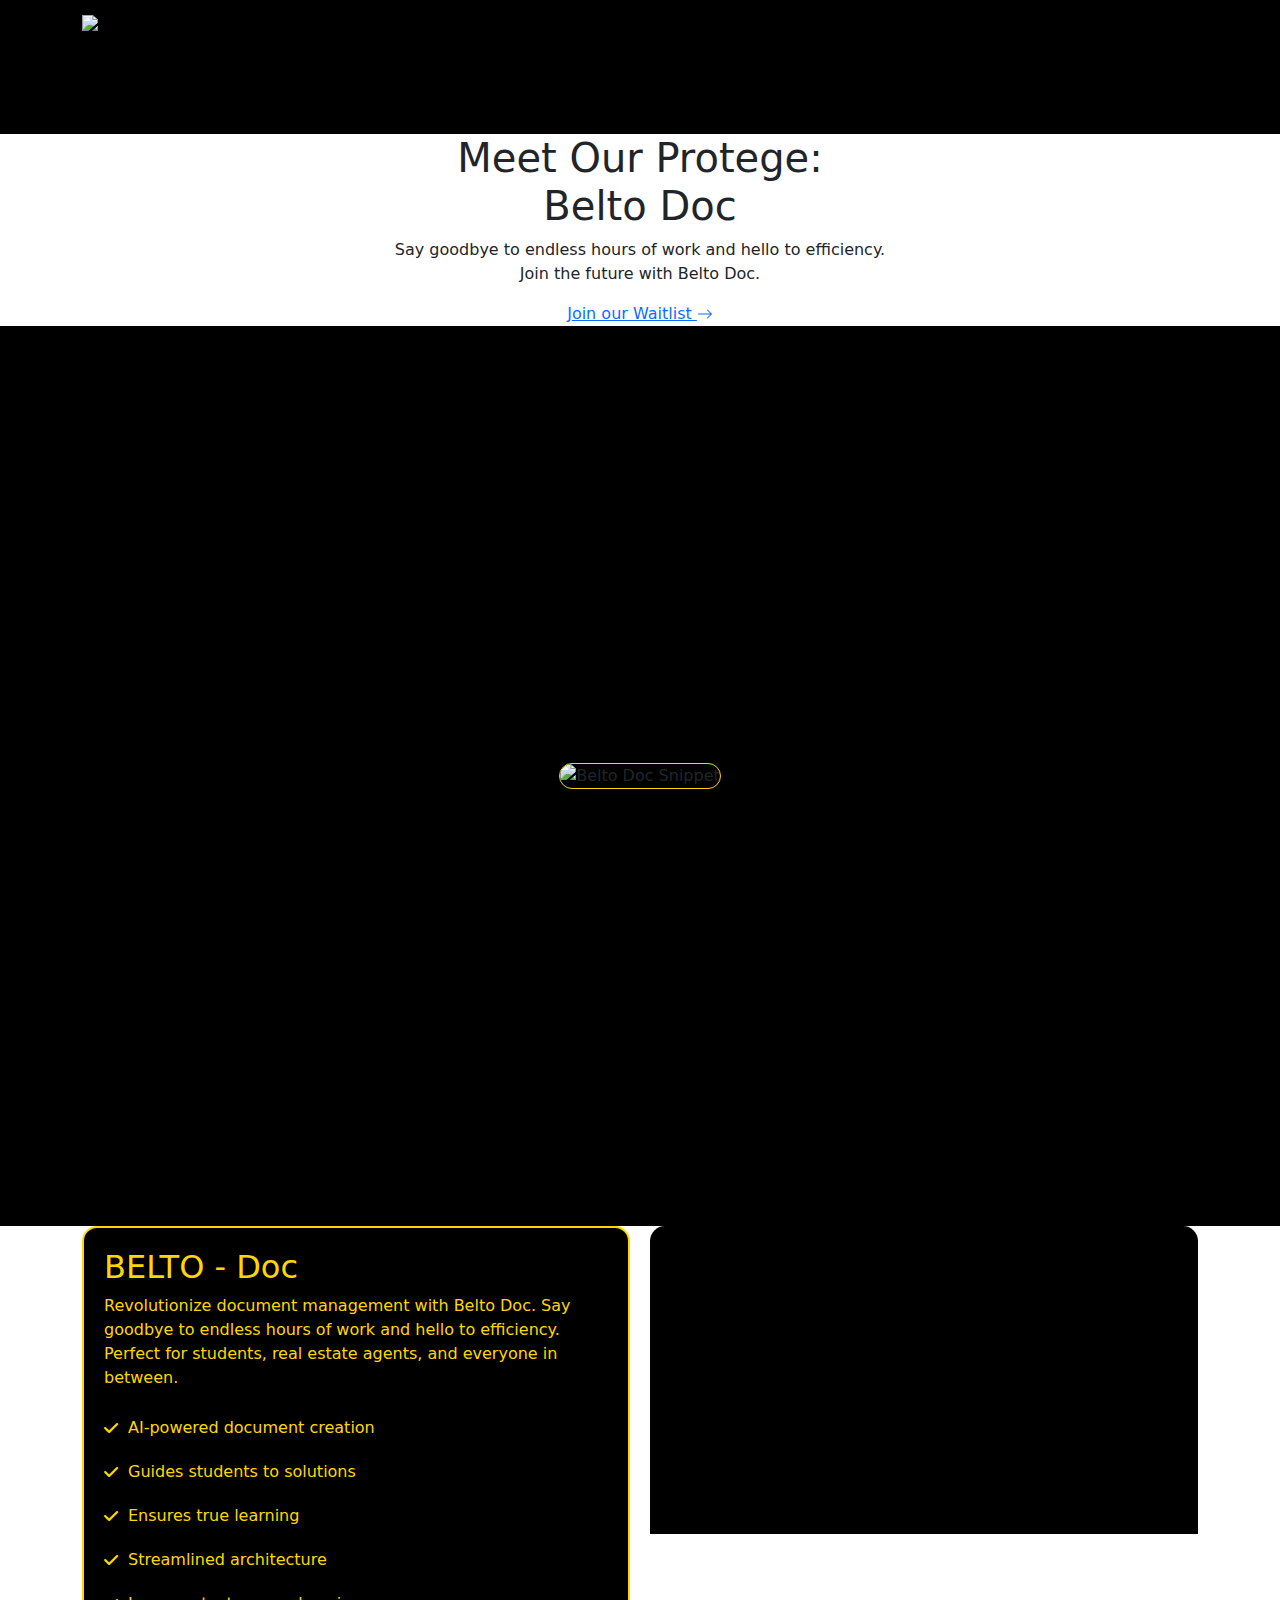
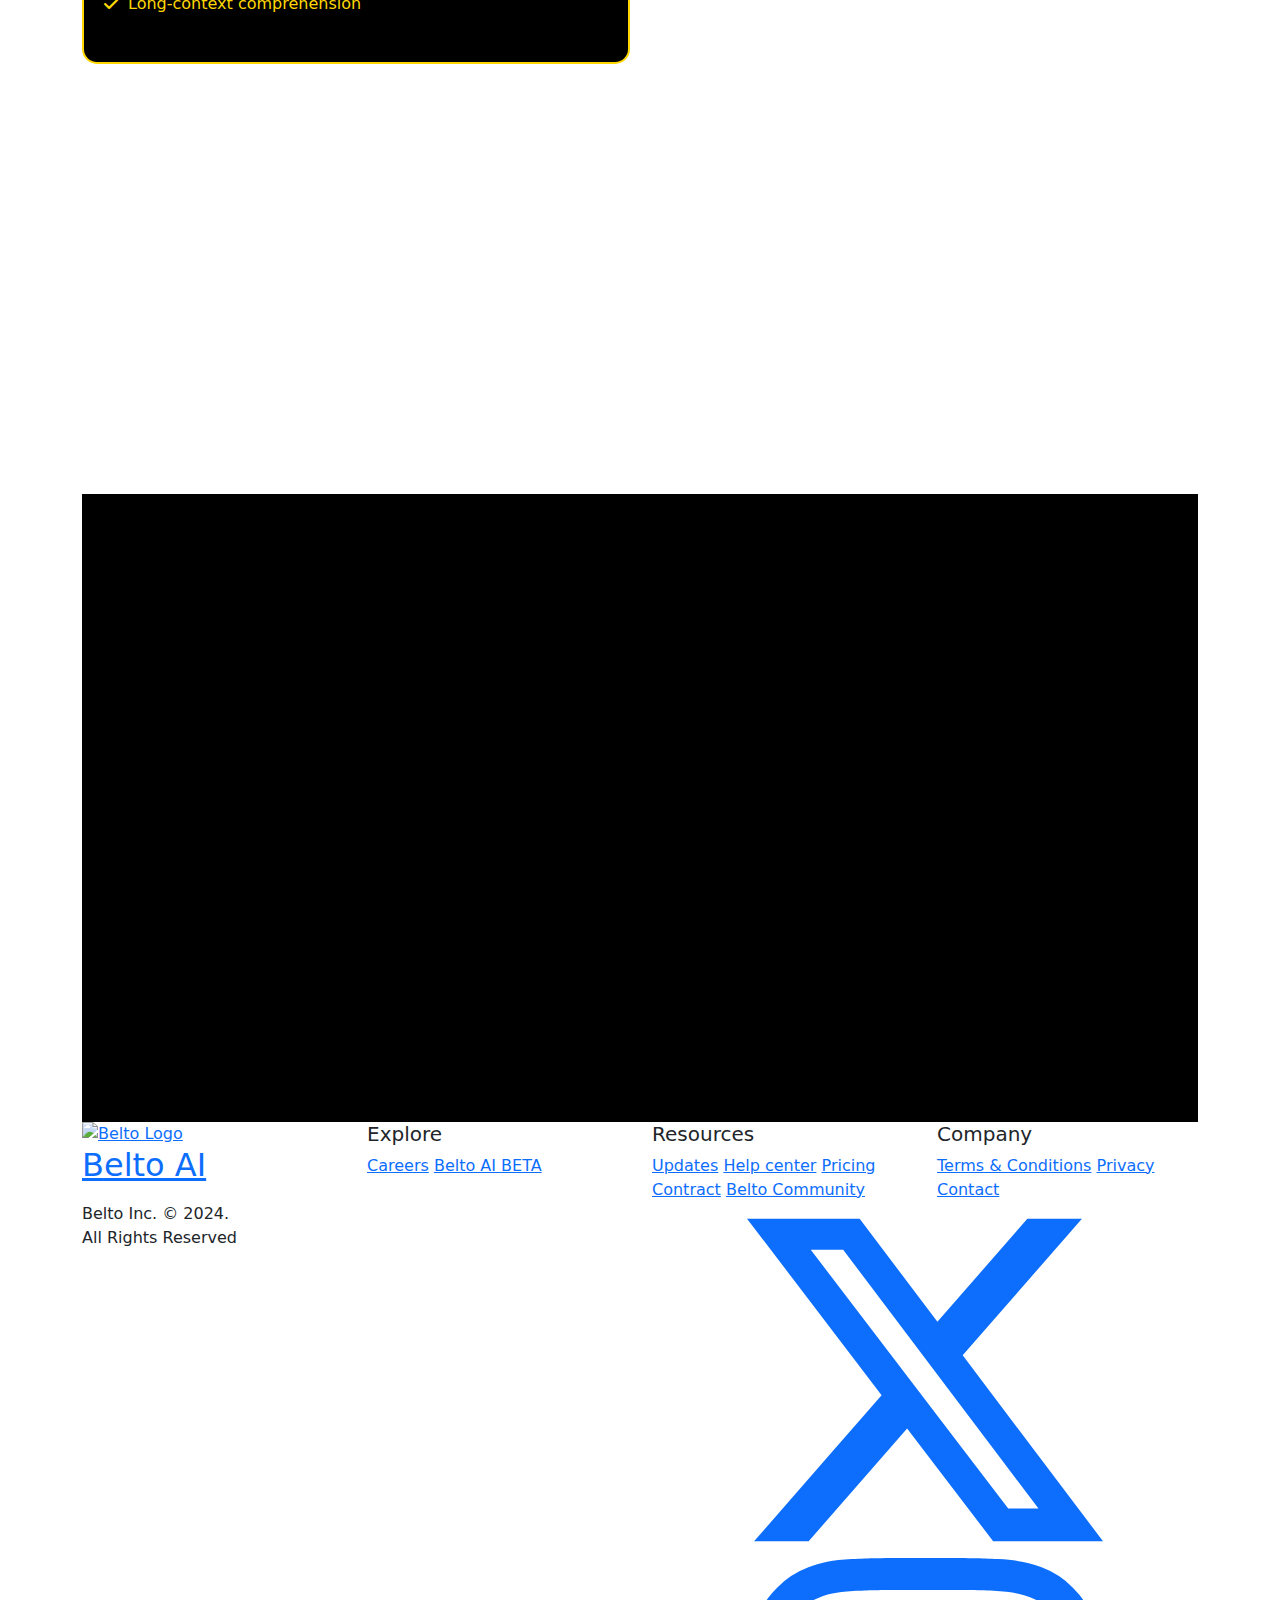
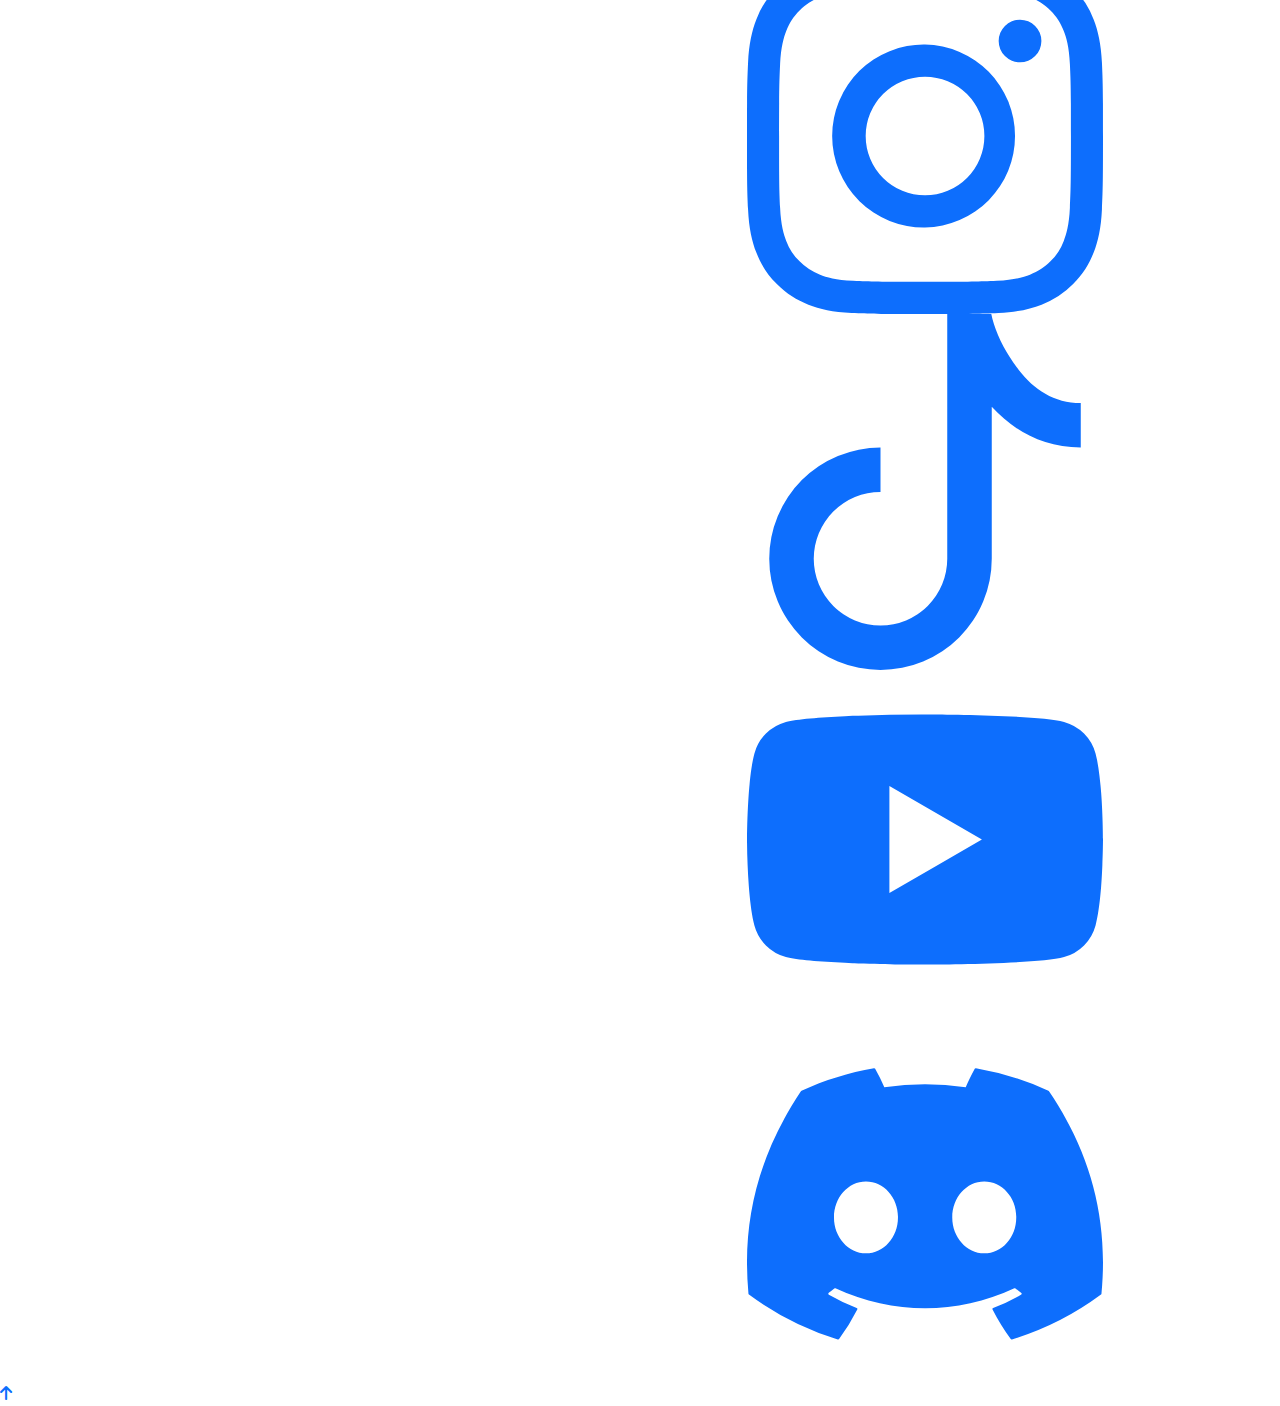
==== commit 4f6e9cd0: "Update index.html" ====
--- a/index.html
+++ b/index.html
@@ -2,30 +2,24 @@
 <html lang="en">
 
 <head>
-    <meta charset="UTF-8" />
-    <meta http-equiv="X-UA-Compatible" content="IE=edge" />
-    <meta name="viewport" content="width=device-width, initial-scale=1.0" />
-    <title>Belto - Leading Custom AI Solutions for Modern Businesses</title>
-    <a href="https://www.belto.world/assets/img/Container.png"></a>
+    <meta charset="UTF-8">
+    <meta http-equiv="X-UA-Compatible" content="IE=edge">
+    <meta name="viewport" content="width=device-width, initial-scale=1.0">
+    <title>Belto Doc - Revolutionizing Document Management</title>
 
     <!-- SEO Meta Tags -->
-    <meta name="description"
-        content="Discover Belto World, your partner in custom AI solutions for document management and ESG reporting. Empower your business with AI." />
-    <meta name="keywords"
-        content="custom AI, AI development, AI for business, document management AI, ESG reporting AI, Belto AI solutions" />
+    <meta name="description" content="Revolutionize document management with Belto Doc. Perfect for students, real estate agents, and professionals seeking efficiency." />
+    <meta name="keywords" content="document management, AI-powered documents, Belto Doc, custom AI solutions" />
     <meta name="author" content="Belto World" />
-    <link rel="canonical" href="https://www.belto.world" />
+    <link rel="canonical" href="https://www.belto.world/doc.html" />
 
     <!-- Open Graph Meta Tags -->
-    <meta property="og:title" content="Belto World - Pioneering Custom AI Solutions" />
-    <meta property="og:description"
-        content="Belto World offers bespoke AI solutions to streamline your business processes. Learn more about our innovative AI platforms." />
+    <meta property="og:title" content="Belto Doc - Revolutionizing Document Management" />
+    <meta property="og:description" content="Revolutionize document management with Belto Doc. Perfect for students, real estate agents, and professionals seeking efficiency." />
     <meta property="og:image" content="https://www.belto.world/assets/img/Container.png" />
-    <meta property="og:url" content="https://www.belto.world" />
+    <meta property="og:url" content="https://www.belto.world/doc.html" />
     <meta property="og:type" content="website" />
     <meta property="og:site_name" content="Belto" />
-    <meta property="og:updated_time" content="2024-06-08T12:00:00+00:00" />
-    <meta property="og:locale" content="en_US" />
 
     <!-- Twitter Card data -->
     <meta name="twitter:card" content="summary_large_image" />
@@ -41,19 +35,19 @@
     <!-- Structured Data for Logo and Company Information -->
     <script type="application/ld+json">
     {
-      "@context": "https://schema.org",
-      "@type": "Organization",
-      "name": "Belto World",
-      "url": "https://www.belto.world",
-      "logo": "https://www.belto.world/assets/img/Container.png",
-      "sameAs": [
-        "https://www.facebook.com/belto.world",
-        "https://www.twitter.com/belto.world",
-        "https://www.linkedin.com/company/belto.world",
-        "https://www.instagram.com/belto.world",
-        "https://www.instagram.com/belto.news/",
-        "https://www.tiktok.com/@belto.news?lang=en"
-      ]
+        "@context": "https://schema.org",
+        "@type": "Organization",
+        "name": "Belto World",
+        "url": "https://www.belto.world",
+        "logo": "https://www.belto.world/assets/img/Container.png",
+        "sameAs": [
+            "https://www.facebook.com/belto.world",
+            "https://www.twitter.com/belto.world",
+            "https://www.linkedin.com/company/belto.world",
+            "https://www.instagram.com/belto.world",
+            "https://www.instagram.com/belto.news/",
+            "https://www.tiktok.com/@belto.news?lang=en"
+        ]
     }
     </script>
 
@@ -66,1170 +60,209 @@
     <link rel="stylesheet" href="https://cdnjs.cloudflare.com/ajax/libs/slick-carousel/1.9.0/slick.css">
     <link rel="stylesheet" href="https://cdnjs.cloudflare.com/ajax/libs/slick-carousel/1.9.0/slick-theme.css">
     <link rel="stylesheet" href="./assets/css/style.css">
+
+    <!-- Custom CSS for creative elements -->
+    <style>
+        .rounded-box {
+            border-radius: 15px;
+            overflow: hidden;
+            margin-bottom: 30px;
+        }
+
+        .creative-layout {
+            display: grid;
+            grid-template-columns: 1fr 1fr;
+            gap: 20px;
+        }
+
+        .creative-layout img {
+            width: 100%;
+            height: auto;
+            border-radius: 15px;
+        }
+
+        .creative-content {
+            background-color: #000;
+            color: #ffd700;
+            padding: 20px;
+            border: 2px solid #ffd700;
+            border-radius: 15px;
+            margin-bottom: 30px;
+        }
+
+        .creative-content h3 {
+            margin-top: 0;
+        }
+
+        .feature-list {
+            list-style: none;
+            padding: 0;
+        }
+
+        .feature-list li {
+            padding: 10px 0;
+            display: flex;
+            align-items: center;
+        }
+
+        .feature-list li::before {
+            content: '\f00c'; /* Font Awesome check icon */
+            font-family: 'FontAwesome';
+            color: #ffd700;
+            margin-right: 10px;
+        }
+
+        @media (max-width: 768px) {
+            .creative-layout {
+                grid-template-columns: 1fr;
+            }
+        }
+
+        .parallax {
+            background: url('./assets/img/background.jpg') no-repeat center center fixed;
+            background-size: cover;
+            height: 400px;
+            display: flex;
+            align-items: center;
+            justify-content: center;
+            color: #fff;
+            text-align: center;
+        }
+
+        .parallax h2 {
+            font-size: 3em;
+            margin: 0;
+        }
+
+        .tab-content {
+            padding: 20px;
+            border: px solid #ffd700;
+            border-radius: 15px;
+            background-color: #000;
+            color: #ffd700;
+        }
+
+        .nav-tabs .nav-link.active {
+            background-color: #ffd700;
+            color: #000;
+        }
+
+        .accordion-button {
+            background-color: #000;
+            color: #ffd700;
+            border: 1px solid #ffd700;
+        }
+
+        .accordion-button:not(.collapsed) {
+            background-color: #ffd700;
+            color: #000;
+        }
+
+        .centered-image-container {
+            display: flex;
+            justify-content: center;
+            align-items: center;
+            height: 100vh; /* Adjust as needed */
+            background-color: #000;
+        }
+
+        .centered-image {
+            border: 1px solid #ffd700;
+            border-radius: 15px;
+            max-width: 90%;
+            height: auto;
+        }
+    </style>
 </head>
 
 <body>
     <!-- preloader -->
     <div id="preloader"></div>
 
-<!-- CSS for smooth transitions in the head section -->
-<style>
-    .collapse {
-        transition: height 0.35s ease;
-    }
-
-    .collapsing {
-        height: 0;
-        overflow: hidden;
-        transition: height 0.35s ease;
-    }
-
-    .collapse.show {
-        height: auto;
-    }
-</style>
-
-<!-- navigation starts-->
-<nav class="navbar navbar-expand-lg" style="background-color: #000; color: #fff;">
-    <div class="container">
-        <a class="navbar-brand" href="#">
-            <div class="brand_r">
-                <img class="img-fluid" src="./assets/img/Container.png" alt="" />
-                <p><span class="text_yellow">B</span>elto Ai</p>
-                <span class="brand_l">Beta</span>
-            </div>
-        </a>
-        <button class="navbar-toggler" type="button" data-bs-toggle="collapse"
-            data-bs-target="#navbarSupportedContent" aria-controls="navbarSupportedContent" aria-expanded="false"
-            aria-label="Toggle navigation" style="border-color: #ffd700;">
-            <span class="navbar-toggler-icon" style="background-image: url('data:image/svg+xml;charset=utf8,%3Csvg viewBox%3D%220 0 30 30%22 xmlns%3D%22http://www.w3.org/2000/svg%22%3E%3Cpath stroke%3D%22%23ffd700%22 stroke-width%3D%222%22 stroke-linecap%3D%22round%22 stroke-miterlimit%3D%2210%22 d%3D%22M4 7h22M4 15h22M4 23h22%22/%3E%3C/svg%3E');"></span>
-        </button>
-        <div class="collapse navbar-collapse" id="navbarSupportedContent">
-            <ul class="navbar-nav m-auto">
-                <li class="nav-item">
-                    <a class="nav-link" href="#product" style="color: #fff;">Products</a>
-                </li>
-                <li class="nav-item">
-                    <a class="nav-link" href="#pricing" style="color: #fff;">Pricing</a>
-                </li>
-                <li class="nav-item">
-                    <a class="nav-link" href="#company" style="color: #fff;">Company</a>
-                </li>
-                <li class="nav-item">
-                    <a class="nav-link" href="#feedback" style="color: #fff;">Feedbacks</a>
-                </li>
-                <li class="nav-item">
-                    <a class="nav-link" href="#faq" style="color: #fff;">FAQs</a>
-                </li>
-            </ul>
-            <div class="d-flex my-2 my-lg-0 nav_btns">
-                <a href="comingsoon.html" class="btn_login btn_signup" style="color: #fff;">Log in</a>
-                <a href="comingsoon.html" class="btn_signup" style="color: #fff;">Register</a>
-            </div>
+    <!-- navigation starts -->
+    <nav class="navbar navbar-expand-lg" style="background-color: #000; color: #fff;">
+        <div class="container">
+            <a class="navbar-brand" href="#">
+                <div class="brand_r">
+                    <img class="img-fluid" src="./assets/img/Container.png" alt="Belto AI Logo" />
+                    <p><span class="text_yellow">B</span>elto AI</p>
+                    <span class="brand_l">Beta</span>
+                </div>
+            </a>
+            <button class="navbar-toggler" type="button" data-bs-toggle="collapse" data-bs-target="#navbarSupportedContent" aria-controls="navbarSupportedContent" aria-expanded="false" aria-label="Toggle navigation" style="border-color: #ffd700;">
+                <span class="navbar-toggler-icon" style="background-image: url('data:image/svg+xml;charset=utf8,%3Csvg viewBox%3D%220 0 30 30%22 xmlns%3D%22http://www.w3.org/2000/svg%22%3E%3Cpath stroke%3D%22%23ffd700%22 stroke-width%3D%222%22 stroke-linecap%3D%22round%22 stroke-miterlimit%3D%2210%22 d%3D%22M4 7h22M4 15h22M4 23h22%22/%3E%3C/svg%3E');"></span>
+            </button>
         </div>
-    </div>
-</nav>
-<!-- navigation ends-->
-
-
-
-
-
+    </nav>
+    <!-- navigation ends -->
 
     <!-- banner starts -->
     <section id="banner">
         <div class="container text-center">
-            <h1>Outsource <br />Day-to-Day Work to Ai.</h1>
-            <p>Join <span class="text_yellow">B</span>elto. Become part of our world.</p>
+            <h1>Meet Our Protege: <br />Belto Doc</h1>
+            <p>Say goodbye to endless hours of work and hello to efficiency. <br> Join the future with <span class="text_yellow">B</span>elto Doc.</p>
             <a href="waitlist.html" class="btn_free_trial">
                 Join our Waitlist
-                <svg xmlns="http://www.w3.org/2000/svg" width="16" height="16" fill="currentColor"
-                    class="bi bi-arrow-right" viewBox="0 0 16 16">
-                    <path fill-rule="evenodd"
-                        d="M1 8a.5.5 0 0 1 .5-.5h11.793l-3.147-3.146a.5.5 0 0 1 .708-.708l4 4a.5.5 0 0 1 0 .708l-4 4a.5.5 0 0 1-.708-.708L13.293 8.5H1.5A.5.5 0 0 1 1 8" />
-                </svg>
-            </a>
-            <div class="ai_chat">
-                <form action="">
-                    <img class="img-fluid" src="./assets/img/Vector.png" alt="" />
-                    <input type="text" placeholder="Ask me anything about our website!" />
-                    <button type="button" class="btn btn-primary" data-bs-toggle="modal"
-                        data-bs-target="#staticBackdrop">
-                        Ask
-                        <svg xmlns="http://www.w3.org/2000/svg" width="16" height="16" fill="currentColor"
-                            class="bi bi-arrow-right" viewBox="0 0 16 16">
-                            <path fill-rule="evenodd"
-                                d="M1 8a.5.5 0 0 1 .5-.5h11.793l-3.147-3.146a.5.5 0 0 1 .708-.708l4 4a.5.5 0 0 1 0 .708l-4 4a.5.5 0 0 1-.708-.708L13.293 8.5H1.5A.5.5 0 0 1 1 8" />
-                        </svg>
-                    </button>
-                </form>
-            </div>
-            <!-- Button trigger modal -->
-
-            <!-- Modal -->
-            <div class="modal fade" id="staticBackdrop" data-bs-backdrop="static" data-bs-keyboard="false"
-                tabindex="-1" aria-labelledby="staticBackdropLabel" aria-hidden="true">
-                <div class="modal-dialog modal-dialog-centered">
-                    <div class="modal-content">
-                        <div class="modal-header">
-                            <h1 class="modal-title fs-5" id="staticBackdropLabel">Chat Ai</h1>
-                            <svg type="button" class="btn-close" data-bs-dismiss="modal" aria-label="Close"
-                                xmlns="http://www.w3.org/2000/svg" fill="currentColor" class="bi bi-x-lg"
-                                viewBox="0 0 16 16">
-                                <path
-                                    d="M2.146 2.854a.5.5 0 1 1 .708-.708L8 7.293l5.146-5.147a.5.5 0 0 1 .708.708L8.707 8l5.147 5.146a.5.5 0 0 1-.708.708L7.293 8z" />
-                            </svg>
-                        </div>
-                        <div class="modal-body">
-                            Sorry, this feature will be coming soon!
-                        </div>
-                    </div>
-                </div>
-            </div>
-        </div>
-    </section>
-    <!-- banner ends -->
-
-    <!-- counterup starts -->
-    <section id="counter">
-        <div class="container">
-            <div class="counter_wrapper">
-                <div class="counter">
-                    <span class="count" data-target="4">0</span><span>+</span>
-                    <p>Trusted Partnerships</p>
-                </div>
-                <div class="counter">
-                    <span class="count" data-target="7">0</span><span>+</span>
-                    <p>Products</p>
-                </div>
-                <div class="counter">
-                    <span class="count" data-target="40000">0</span><span>+</span>
-                    <p>Daily Users</p>
-                </div>
-                <div class="counter">
-                    <span class="count" data-target="1">0</span><span>+</span>
-                    <p>Satisfied Customers</p>
-                </div>
-            </div>
-        </div>
-    </section>
-    <!-- counterup ends -->
-
-    <!-- introducing starts -->
-    <section id="introducing">
-        <div id="product">
-            <div class="container text-center">
-                <div class="row">
-                    <div class="col-md-8 col-lg-6 px-2 offset-md-2 offset-lg-3">
-                        <h1>Introducing<br /><span>Belto 1.0</span></h1>
-                        <h5>Our next-generation model</h5>
-                        <p>
-                            Introducing <span class="text_yellow">Belto</span> Ai 1.0: Where efficiency meets innovation.
-                            Experience unmatched speed and precision with our streamlined architecture. Explore
-                            groundbreaking advancements in long-context comprehension. Join us in shaping the future of Ai
-                            with <span class="text_yellow">Belto</span> Ai 1.0.
-                        </p>
-                        <a href="waitlist.html" class="btn_try_belto">
-                            Join Waitlist
-                            <svg xmlns="http://www.w3.org/2000/svg" width="16" height="16" fill="currentColor"
-                                class="bi bi-arrow-right" viewBox="0 0 16 16">
-                                <path fill-rule="evenodd"
-                                    d="M1 8a.5.5 0 0 1 .5-.5h11.793l-3.147-3.146a.5.5 0 0 1 .708-.708l4 4a.5.5 0 0 1 0 .708l-4 4a.5.5 0 0 1-.708-.708L13.293 8.5H1.5A.5.5 0 0 1 1 8" />
-                            </svg>
-                        </a>
-                        <a href="comingsoon.html" class="btn_read_report">
-                            Read the technical report
-                            <svg xmlns="http://www.w3.org/2000/svg" width="16" height="16" fill="currentColor"
-                                class="bi bi-arrow-right" viewBox="0 0 16 16">
-                                <path fill-rule="evenodd"
-                                    d="M1 8a.5.5 0 0 1 .5-.5h11.793l-3.147-3.146a.5.5 0 0 1 .708-.708l4 4a.5.5 0 0 1 0 .708l-4 4a.5.5 0 0 1-.708-.708L13.293 8.5H1.5A.5.5 0 0 1 1 8" />
-                            </svg>
-                        </a>
-                    </div>
-                </div>
-            </div>
-        </div>
-    </section>
-    <!-- introducing ends -->
-
-    <!-- belto doc starts -->
-    <section id="doc">
-        <div class="container">
-            <div class="doc_container inset_cont">
-                <div class="row">
-                    <div class="col-md-12 col-lg-6">
-                        <div class="doc_l">
-                            <h2>
-                                <span class="text_yellow">B</span>ELTO - Doc
-                            </h2>
-                            <p class="text_revo py-4">
-                                Revolutionize document management with <span class="text_yellow">Belto</span> Doc. Say
-                                goodbye to endless homework hours and hello to efficiency. Perfect for students, real
-                                estate agents, and everyone in between.
-                            </p>
-                            <p>Create high-quality documents powered by Ai.</p>
-                            <p>Over <span class="text_yellow">90%</span> of all students admit to using third party Ai
-                                tools for homework. Our tool is designed to guide students to solutions, not just provide
-                                them solutions, ensuring they truly learn.</p>
-                            <br>
-                            <a href="comingsoon.html" class="btn_read_report">
-                                Read More
-                                <svg xmlns="http://www.w3.org/2000/svg" width="16" height="16" fill="currentColor"
-                                    class="bi bi-arrow-right" viewBox="0 0 16 16">
-                                    <path fill-rule="evenodd"
-                                        d="M1 8a.5.5 0 0 1 .5-.5h11.793l-3.147-3.146a.5.5 0 0 1 .708-.708l4 4a.5.5 0 0 1 0 .708l-4 4a.5.5 0 0 1-.708-.708L13.293 8.5H1.5A.5.5 0 0 1 1 8" />
-                                </svg>
-                            </a>
-                        </div>
-                    </div>
-                    <div class="col-md-12 col-lg-6">
-                        <div class="doc_r">
-                            <iframe class="responsive-iframe"
-                                src="https://www.youtube.com/embed/xQimWfRcIYk?si=my26l3J71FYmfHXg"
-                                title="YouTube video player" frameborder="0"
-                                allow="accelerometer; autoplay; clipboard-write; encrypted-media; gyroscope; picture-in-picture; web-share"
-                                referrerpolicy="strict-origin-when-cross-origin" allowfullscreen></iframe>
-                        </div>
-                    </div>
-                </div>
-            </div>
-        </div>
-    </section>
-    <style>
-        .responsive-iframe {
-            width: 100%;
-            max-width: 600px;
-            height: auto;
-            aspect-ratio: 16 / 9;
-        }
-    </style>
-    <!-- belto doc ends -->
-
-    <!-- belto esg starts -->
-    <section id="esg">
-        <div class="container">
-            <div class="esg_container inset_cont">
-                <div class="esg_t">
-                    <div class="row">
-                        <div class="col-md-6">
-                            <div class="esg_l">
-                                <iframe class="responsive-iframe"
-                                    src="https://www.youtube.com/embed/Tidx49wFMzI?si=TXSxFpgga_xxyYOd"
-                                    title="YouTube video player" frameborder="0"
-                                    allow="accelerometer; autoplay; clipboard-write; encrypted-media; gyroscope; picture-in-picture; web-share"
-                                    referrerpolicy="strict-origin-when-cross-origin" allowfullscreen></iframe>
-                            </div>
-                        </div>
-                        <div class="col-md-6">
-                            <div class="esg_r">
-                                <h2>
-                                    <span class="text_yellow">B</span>ELTO - ESG
-                                </h2>
-                                <p class="">
-                                    Elevate your enterprise with <span class="text_yellow">Belto</span> Dashboard,
-                                    harnessing the power of Ai to optimize your sustainability efforts and streamline
-                                    operations effortlessly. Unlock insights and make informed decisions to elevate your
-                                    ESG reporting like never before, empowering your sustainability initiatives and
-                                    enhancing your overall performance with our comprehensive analytics platform.
-                                </p>
-                                <a href="comingsoon.html" class="btn_read_report">
-                                    Read More
-                                    <svg xmlns="http://www.w3.org/2000/svg" width="16" height="16" fill="currentColor"
-                                        class="bi bi-arrow-right" viewBox="0 0 16 16">
-                                        <path fill-rule="evenodd"
-                                            d="M1 8a.5.5 0 0 1 .5-.5h11.793l-3.147-3.146a.5.5 0 0 1 .708-.708l4 4a.5.5 0 0 1 0 .708l-4 4a.5.5 0 0 1-.708-.708L13.293 8.5H1.5A.5.5 0 0 1 1 8" />
-                                    </svg>
-                                </a>
-                            </div>
-                        </div>
-                    </div>
-                </div>
-                <div class="esg_b">
-                    <div class="row">
-                        <div class="col-md-6">
-                            <div class="esg_l">
-                                <div class="row">
-                                    <div class="col-6 col-sm-6">
-                                        <div class="icon">
-                                            <img class="img-fluid" src="./assets/img/Notepad.png" alt="Edit" />
-                                        </div>
-                                        <h5 class="text_yellow">Take Suggestions</h5>
-                                        <p>
-                                            Drag & drop the suggestions you’ve liked, edit your report
-                                        </p>
-                                        <div class="checks">
-                                            <p>
-                                                <img class="img-fluid" src="./assets/img/CheckCircle.png" alt="CheckCircle" />
-                                                File Sharing and storage
-                                            </p>
-                                            <p>
-                                                <img class="img-fluid" src="./assets/img/CheckCircle.png" alt="CheckCircle" />
-                                                Search functionality
-                                            </p>
-                                            <p>
-                                                <img class="img-fluid" src="./assets/img/CheckCircle.png" alt="CheckCircle" />
-                                                Achievements graphics
-                                            </p>
-                                        </div>
-                                    </div>
-                                    <div class="col-6 col-sm-6">
-                                        <div class="icon">
-                                            <img class="img-fluid" src="./assets/img/edit ai.png" alt="Edit" />
-                                        </div>
-                                        <h5 class="text_yellow">Customization</h5>
-                                        <p>
-                                            Customize your PDF with the elements, templates and more
-                                        </p>
-                                        <div class="checks">
-                                            <p>
-                                                <img class="img-fluid" src="./assets/img/CheckCircle.png" alt="CheckCircle" />
-                                                Custom graphics
-                                            </p>
-                                            <p>
-                                                <img class="img-fluid" src="./assets/img/CheckCircle.png" alt="CheckCircle" />
-                                                Multi tab view
-                                            </p>
-                                            <p>
-                                                <img class="img-fluid" src="./assets/img/CheckCircle.png" alt="CheckCircle" />
-                                                Suggestions
-                                            </p>
-                                        </div>
-                                    </div>
-                                </div>
-                            </div>
-                        </div>
-                        <div class="col-md-6">
-                            <div class="esg_r">
-                                <iframe class="responsive-iframe"
-                                    src="https://www.youtube.com/embed/qN1gyF7kt_I?si=MFRzlRe5tZ-Iqu4P"
-                                    title="YouTube video player" frameborder="0"
-                                    allow="accelerometer; autoplay; clipboard-write; encrypted-media; gyroscope; picture-in-picture; web-share"
-                                    referrerpolicy="strict-origin-when-cross-origin" allowfullscreen></iframe>
-                            </div>
-                        </div>
-                    </div>
-                </div>
-            </div>
-        </div>
-    </section>
-    <style>
-        .responsive-iframe {
-            width: 100%;
-            max-width: 600px;
-            height: auto;
-            aspect-ratio: 16 / 9;
-        }
-    </style>
-    <!-- belto esg ends -->
-
-    <!-- belto form starts -->
-    <section id="belto_form">
-        <div class="container">
-            <div class="form_container inset_cont">
-                <div class="row">
-                    <div class="col-md-6">
-                        <div class="form_l">
-                            <h2>
-                                <span class="text_yellow">B</span>ELTO - Form
-                            </h2>
-                            <p class="transform">
-                                Transform your enterprise with <span class="text_yellow">Belto</span> Form, the Ai-powered
-                                solution for effortless form filling. Unlock insights, streamline operations, and make
-                                informed decisions seamlessly using our intuitive platform.
-                            </p>
-                            <a href="comingsoon.html" class="btn_read_report">
-                                Read More
-                                <svg xmlns="http://www.w3.org/2000/svg" width="16" height="16" fill="currentColor"
-                                    class="bi bi-arrow-right" viewBox="0 0 16 16">
-                                    <path fill-rule="evenodd"
-                                        d="M1 8a.5.5 0 0 1 .5-.5h11.793l-3.147-3.146a.5.5 0 0 1 .708-.708l4 4a.5.5 0 0 1 0 .708l-4 4a.5.5 0 0 1-.708-.708L13.293 8.5H1.5A.5.5 0 0 1 1 8" />
-                                </svg>
-                            </a>
-                            <div class="row">
-                                <div class="col-6 col-sm-6">
-                                    <div class="checks">
-                                        <p>
-                                            <img class="img-fluid" src="./assets/img/CheckCircle.png" alt="CheckCircle" />
-                                            PDF Editor
-                                        </p>
-                                        <p>
-                                            <img class="img-fluid" src="./assets/img/CheckCircle.png" alt="CheckCircle" />
-                                            Auto filling
-                                        </p>
-                                        <p>
-                                            <img class="img-fluid" src="./assets/img/CheckCircle.png" alt="CheckCircle" />
-                                            Manual filling
-                                        </p>
-                                    </div>
-                                </div>
-                                <div class="col-6 col-sm-6">
-                                    <div class="checks">
-                                        <p>
-                                            <img class="img-fluid" src="./assets/img/CheckCircle.png" alt="CheckCircle" />
-                                            Custom graphics
-                                        </p>
-                                        <p>
-                                            <img class="img-fluid" src="./assets/img/CheckCircle.png" alt="CheckCircle" />
-                                            Multi tab view
-                                        </p>
-                                        <p>
-                                            <img class="img-fluid" src="./assets/img/CheckCircle.png" alt="CheckCircle" />
-                                            Suggestions
-                                        </p>
-                                    </div>
-                                </div>
-                            </div>
-                        </div>
-                    </div>
-                    <div class="col-md-6">
-                        <div class="form_r">
-                            <iframe class="responsive-iframe"
-                                src="https://www.youtube.com/embed/iemq7FHO6r4?si=v8ZI_SRh1PQTP3_1"
-                                title="YouTube video player" frameborder="0"
-                                allow="accelerometer; autoplay; clipboard-write; encrypted-media; gyroscope; picture-in-picture; web-share"
-                                referrerpolicy="strict-origin-when-cross-origin" allowfullscreen></iframe>
-                        </div>
-                    </div>
-                </div>
-            </div>
-        </div>
-    </section>
-    <style>
-        .responsive-iframe {
-            width: 100%;
-            max-width: 600px;
-            height: auto;
-            aspect-ratio: 16 / 9;
-        }
-    </style>
-    <!-- belto form ends -->
-
-    <!-- discover starts -->
-    <section id="discover">
-        <div id="pricing">
-            <div class="container">
-                <div class="text-center">
-                    <h1>
-                        Discover <span>Belto Ai 1.0</span>: Experience the future, today.
-                    </h1>
-                    <a href="waitlist.html" class="btn_try">Join our Waitlist!</a>
-                    <p class="d_p">
-                        <span class="text_yellow">Belto</span> Ai is only available in English.
-                    </p>
-                </div>
-                <div class="selection">
-                    <div class="btn_selects text-center">
-                        <button class="btn_select active" data-package="monthly">Monthly</button>
-                        <button class="btn_select" data-package="yearly">Yearly <span>Save 20%</span></button>
-                    </div>
-                    <div class="monthly_packages active">
-                        <div class="row">
-                            <div class="col-md-6 col-lg-4 col-sm-12 offset-lg-2 mb-4">
-                                <div class="package">
-                                    <p class="p_t">For Everyone</p>
-                                    <div class="price d-flex">
-                                        <p class="d_icon">$</p>
-                                        <h4>14.99</h4>
-                                        <p class="time">USD/month</p>
-                                    </div>
-                                    <a href="waitlist.html" class="btn_demo yellow_btn">
-                                        Join our Waitlist
-                                        <svg xmlns="http://www.w3.org/2000/svg" width="16" height="16" fill="currentColor"
-                                            class="bi bi-arrow-right" viewBox="0 0 16 16">
-                                            <path fill-rule="evenodd"
-                                                d="M1 8a.5.5 0 0 1 .5-.5h11.793l-3.147-3.146a.5.5 0 0 1 .708-.708l4 4a.5.5 0 0 1 0 .708l-4 4a.5.5 0 0 1-.708-.708L13.293 8.5H1.5A.5.5 0 0 1 1 8" />
-                                        </svg>
-                                    </a>
-                                    <div class="package_points">
-                                        <div class="point d-flex">
-                                            <div class="icon">
-                                                <img src="./assets/img/points.png" alt="" />
-                                            </div>
-                                            <div class="text">
-                                                <h5><span class="text_yellow">B</span>elto Form</h5>
-                                                <p>
-                                                    Efficiently fill out forms with <span class="text_yellow">Belto</span>
-                                                    Form's easy-to-use tool.
-                                                </p>
-                                            </div>
-                                        </div>
-                                        <div class="point d-flex">
-                                            <div class="icon">
-                                                <img src="./assets/img/points.png" alt="" />
-                                            </div>
-                                            <div class="text">
-                                                <h5><span class="text_yellow">B</span>elto Doc</h5>
-                                                <p>
-                                                    Get comprehensive homework solutions instantly with <span
-                                                        class="text_yellow">Belto</span> Doc.
-                                                </p>
-                                            </div>
-                                        </div>
-                                    </div>
-                                </div>
-                            </div>
-                            <div class="col-md-6 col-lg-4 col-sm-12 mb-4">
-                                <div class="package">
-                                    <p class="p_t">For Enterprise</p>
-                                    <div class="price d-flex">
-                                        <h4>1-1 Solution</h4>
-                                    </div>
-                                    <a href="request.html" class="btn_demo yellow_btn">
-                                        Request Demo
-                                        <svg xmlns="http://www.w3.org/2000/svg" width="16" height="16" fill="currentColor"
-                                            class="bi bi-arrow-right" viewBox="0 0 16 16">
-                                            <path fill-rule="evenodd"
-                                                d="M1 8a.5.5 0 0 1 .5-.5h11.793l-3.147-3.146a.5.5 0 0 1 .708-.708l4 4a.5.5 0 0 1 0 .708l-4 4a.5.5 0 0 1-.708-.708L13.293 8.5H1.5A.5.5 0 0 1 1 8" />
-                                        </svg>
-                                    </a>
-                                    <div class="package_points">
-                                        <div class="point d-flex">
-                                            <div class="icon">
-                                                <img src="./assets/img/points.png" alt="" />
-                                            </div>
-                                            <div class="text">
-                                                <h5><span class="text_yellow">B</span>elto ESG</h5>
-                                                <p>
-                                                    Get detailed ESG reports instantly to track sustainability efforts and
-                                                    ensure compliance.
-                                                </p>
-                                            </div>
-                                        </div>
-                                        <div class="package_points">
-                                            <div class="point d-flex">
-                                                <div class="icon">
-                                                    <img src="./assets/img/points.png" alt="" />
-                                                </div>
-                                                <div class="text">
-                                                    <h5><span class="text_yellow">B</span>elto Doc</h5>
-                                                    <p>
-                                                        Integrate our application into your schools' LMS to teach students
-                                                        the intended contents!
-                                                    </p>
-                                                </div>
-                                            </div>
-                                            <div class="point d-flex">
-                                                <div class="icon">
-                                                    <img src="./assets/img/points.png" alt="" />
-                                                </div>
-                                                <div class="text">
-                                                    <h5><span class="text_yellow">B</span>elto CRM</h5>
-                                                    <p>
-                                                        Improve operations with automated processes and data insights for
-                                                        informed decisions.
-                                                    </p>
-                                                </div>
-                                            </div>
-                                            <div class="point d-flex">
-                                                <div class="icon">
-                                                    <img src="./assets/img/points.png" alt="" />
-                                                </div>
-                                                <div class="text">
-                                                    <h5><span class="text_yellow">B</span>elto ERP</h5>
-                                                    <p>
-                                                        Automate tasks and gain insights for enhanced customer engagement
-                                                        and satisfaction.
-                                                    </p>
-                                                </div>
-                                            </div>
-                                            <div class="point d-flex">
-                                                <div class="icon">
-                                                    <img src="./assets/img/points.png" alt="" />
-                                                </div>
-                                                <div class="text">
-                                                    <h5><span class="text_yellow">B</span>elto BCS</h5>
-                                                    <p>
-                                                        Streamline communication and collaboration with <span
-                                                            class="text_yellow">Belto</span> BCS.
-                                                    </p>
-                                                </div>
-                                            </div>
-                                        </div>
-                                    </div>
-                                </div>
-                            </div>
-                        </div>
-                    </div>
-                    <div class="yearly_packages">
-                        <div class="row">
-                            <div class="col-md-4 col-sm-12 offset-md-2 mb-4">
-                                <div class="package">
-                                    <p class="p_t">For Everyone</p>
-                                    <div class="price d-flex">
-                                        <p class="d_icon">$</p>
-                                        <h4>140.99</h4>
-                                        <p class="time">USD/year</p>
-                                    </div>
-                                    <a href="waitlist.html" class="btn_demo yellow_btn">
-                                        Join our Waitlist
-                                        <svg xmlns="http://www.w3.org/2000/svg" width="16" height="16" fill="currentColor"
-                                            class="bi bi-arrow-right" viewBox="0 0 16 16">
-                                            <path fill-rule="evenodd"
-                                                d="M1 8a.5.5 0 0 1 .5-.5h11.793l-3.147-3.146a.5.5 0 0 1 .708-.708l4 4a.5.5 0 0 1 0 .708l-4 4a.5.5 0 0 1-.708-.708L13.293 8.5H1.5A.5.5 0 0 1 1 8" />
-                                        </svg>
-                                    </a>
-                                    <div class="package_points">
-                                        <div class="point d-flex">
-                                            <div class="icon">
-                                                <img src="./assets/img/points.png" alt="" />
-                                            </div>
-                                            <div class="text">
-                                                <h5><span class="text_yellow">B</span>elto Form</h5>
-                                                <p>
-                                                    Efficiently fill out forms with <span class="text_yellow">Belto</span>
-                                                    Form's easy-to-use tool.
-                                                </p>
-                                            </div>
-                                        </div>
-                                        <div class="point d-flex">
-                                            <div class="icon">
-                                                <img src="./assets/img/points.png" alt="" />
-                                            </div>
-                                            <div class="text">
-                                                <h5><span class="text_yellow">B</span>elto Doc</h5>
-                                                <p>
-                                                    Get comprehensive homework solutions instantly with <span
-                                                        class="text_yellow">Belto</span> Doc.
-                                                </p>
-                                            </div>
-                                        </div>
-                                    </div>
-                                </div>
-                            </div>
-                            <div class="col-md-4 col-sm-12 mb-4">
-                                <div class="package">
-                                    <p class="p_t">For Enterprise</p>
-                                    <div class="price d-flex">
-                                        <h4>1-1 Solution</h4>
-                                    </div>
-                                    <a href="" class="btn_demo yellow_btn">
-                                        Request Demo
-                                        <svg xmlns="http://www.w3.org/2000/svg" width="16" height="16" fill="currentColor"
-                                            class="bi bi-arrow-right" viewBox="0 0 16 16">
-                                            <path fill-rule="evenodd"
-                                                d="M1 8a.5.5 0 0 1 .5-.5h11.793l-3.147-3.146a.5.5 0 0 1 .708-.708l4 4a.5.5 0 0 1 0 .708l-4 4a.5.5 0 0 1-.708-.708L13.293 8.5H1.5A.5.5 0 0 1 1 8" />
-                                        </svg>
-                                    </a>
-                                    <div class="package_points">
-                                        <div class="point d-flex">
-                                            <div class="icon">
-                                                <img src="./assets/img/points.png" alt="" />
-                                            </div>
-                                            <div class="text">
-                                                <h5><span class="text_yellow">B</span>elto ESG</h5>
-                                                <p>
-                                                    Get detailed ESG reports instantly to track sustainability efforts and
-                                                    ensure compliance.
-                                                </p>
-                                            </div>
-                                        </div>
-                                        <div class="package_points">
-                                            <div class="point d-flex">
-                                                <div class="icon">
-                                                    <img src="./assets/img/points.png" alt="" />
-                                                </div>
-                                                <div class="text">
-                                                    <h5><span class="text_yellow">B</span>elto Doc</h5>
-                                                    <p>
-                                                        Integrate our application into your schools' LMS to teach students
-                                                        the intended contents!
-                                                    </p>
-                                                </div>
-                                            </div>
-                                            <div class="point d-flex">
-                                                <div class="icon">
-                                                    <img src="./assets/img/points.png" alt="" />
-                                                </div>
-                                                <div class="text">
-                                                    <h5><span class="text_yellow">B</span>elto CRM</h5>
-                                                    <p>
-                                                        Improve operations with automated processes and data insights for
-                                                        informed decisions.
-                                                    </p>
-                                                </div>
-                                            </div>
-                                            <div class="point d-flex">
-                                                <div class="icon">
-                                                    <img src="./assets/img/points.png" alt="" />
-                                                </div>
-                                                <div class="text">
-                                                    <h5><span class="text_yellow">B</span>elto ERP</h5>
-                                                    <p>
-                                                        Automate tasks and gain insights for enhanced customer engagement
-                                                        and satisfaction.
-                                                    </p>
-                                                </div>
-                                            </div>
-                                            <div class="point d-flex">
-                                                <div class="icon">
-                                                    <img src="./assets/img/points.png" alt="" />
-                                                </div>
-                                                <div class="text">
-                                                    <h5><span class="text_yellow">B</span>elto BCS</h5>
-                                                    <p>
-                                                        Streamline communication and collaboration with <span
-                                                            class="text_yellow">Belto</span> BCS.
-                                                    </p>
-                                                </div>
-                                            </div>
-                                        </div>
-                                    </div>
-                                </div>
-                            </div>
-                        </div>
-                    </div>
-                    <p class="text-center btm_text">
-                        Cancel anytime. By subscribing, you agree to <a href="terms.html">Temrs & Conditions</a> for <span
-                            class="text_yellow">Belto</span>. See how We handle your data with the highest levels <br /> of
-                        data security while providing the most value to you.
-                    </p>
-                </div>
-            </div>
-        </div>
-    </section>
-    <!-- discover ends -->
-
-    <!-- video starts -->
-    <section id="video">
-        <div id="company">
-            <div class="container" style="max-width: 1200px; margin: 0 auto; padding: 0 15px;">
-                <div class="row text-center" style="text-align: center;">
-                    <h1>
-                        We're a global collective,<br /> linked by <span style="color: #ff6600;">innovation</span>'s spark.
-                    </h1>
-                    <p>
-                        We've developed <span style="color: #ffd700;">Belto</span> conscientiously from inception,<br />
-                        integrating safeguards and fostering collaboration to <br />ensure safety and inclusivity.
-                    </p>
-                </div>
-                <div class="video_container"
-                    style="position: relative; padding-bottom: 56.25%; height: 0; overflow: hidden; max-width: 100%; background: #000;">
-                    <iframe style="position: absolute; top: 0; left: 0; width: 100%; height: 100%; border: 0;"
-                        src="https://www.youtube.com/embed/KOnR1fV-tFs?si=yvZYcU6yfK2SwwC-"
-                        title="YouTube video player" frameborder="0"
-                        allow="accelerometer; autoplay; clipboard-write; encrypted-media; gyroscope; picture-in-picture; web-share"
-                        referrerpolicy="strict-origin-when-cross-origin" allowfullscreen></iframe>
-                </div>
-            </div>
-        </div>
-    </section>
-    <!-- video ends -->
-
-    <!-- Benchmark starts -->
-    <section id="meet" style="font-family: Arial, sans-serif; background-color: #000; color: #fff; padding: 20px;">
-        <div style="width: 100%; max-width: 1200px; margin: 0 auto;">
-            <div style="text-align: center;">
-                <h1>Meet the first version of <span class="text_yellow">Belto</span> <br /> - our most capable AI model
-                </h1>
-            </div>
-            <div>
-                <p style="text-align: center;">
-                    <span class="text_yellow">Belto</span> AI 1.0 exceeds current benchmarks <br /> across various domains,
-                    from textual analysis to generating text, <br /> setting new standards in performance.
-                </p>
-                <br>
-                <section id="comparison"
-                    style="font-family: Arial, sans-serif; background-color: #000; color: #fff; padding: 20px;">
-                    <div class="container">
-                        <div class="row">
-                            <div class="col-md-6 mb-4">
-                                <div class="flip-card">
-                                    <div class="flip-card-inner">
-                                        <div class="flip-card-front"
-                                            style="padding: 20px; background-color: #111; border-radius: 10px; display: flex; align-items: center; justify-content: center;">
-                                            <h3 class="text_yellow">Response Quality</h3>
-                                        </div>
-                                        <div class="flip-card-back"
-                                            style="padding: 20px; background-color: #111; border-radius: 10px;">
-                                            <h3 class="text_yellow">Response Quality</h3>
-                                            <br>
-                                            <p style="color: #fff;">Benchmark: Big-Bench Hard</p>
-                                            <br>
-                                            <div style="display: flex; justify-content: space-between; gap: 20px;">
-                                                <div style="flex: 1; padding: 10px; background-color: #222; border-radius: 10px;">
-                                                    <h4 style="color: #ffc107;">Belto AI 1.0</h4>
-                                                    <p style="color: #fff;">83.6%</p>
-                                                </div>
-                                                <div style="flex: 1; padding: 10px; background-color: #333; border-radius: 10px;">
-                                                    <h4 style="color: #ffc107;">ChatGPT 4.0</h4>
-                                                    <p style="color: #fff;">83.1%</p>
-                                                </div>
-                                            </div>
-                                            <br>
-                                            <p style="color: #fff;">Measures the ability to handle complex, multi-step reasoning tasks across diverse scenarios.</p>
-                                        </div>
-                                    </div>
-                                </div>
-                            </div>
-                            <div class="col-md-6 mb-4">
-                                <div class="flip-card">
-                                    <div class="flip-card-inner">
-                                        <div class="flip-card-front"
-                                            style="padding: 20px; background-color: #111; border-radius: 10px; display: flex; align-items: center; justify-content: center;">
-                                            <h3 class="text_yellow">Commonsense Reasoning</h3>
-                                        </div>
-                                        <div class="flip-card-back"
-                                            style="padding: 20px; background-color: #111; border-radius: 10px;">
-                                            <h3 class="text_yellow">Commonsense Reasoning</h3>
-                                            <br>
-                                            <p style="color: #fff;">Benchmark: HellaSwag</p>
-                                            <br>
-                                            <div style="display: flex; justify-content: space-between; gap: 20px;">
-                                                <div style="flex: 1; padding: 10px; background-color: #222; border-radius: 10px;">
-                                                    <h4 style="color: #ffc107;">Belto AI 1.0</h4>
-                                                    <p style="color: #fff;">87.8%</p>
-                                                </div>
-                                                <div style="flex: 1; padding: 10px; background-color: #333; border-radius: 10px;">
-                                                    <h4 style="color: #ffc107;">ChatGPT 4.0</h4>
-                                                    <p style="color: #fff;">95.3%</p>
-                                                </div>
-                                            </div>
-                                            <br>
-                                            <p style="color: #fff;">Evaluates the model's ability to apply everyday knowledge and logic to various scenarios.</p>
-                                        </div>
-                                    </div>
-                                </div>
-                            </div>
-                            <div class="col-md-6 mb-4">
-                                <div class="flip-card">
-                                    <div class="flip-card-inner">
-                                        <div class="flip-card-front"
-                                            style="padding: 20px; background-color: #111; border-radius: 10px; display: flex; align-items: center; justify-content: center;">
-                                            <h3 class="text_yellow">Economical Training</h3>
-                                        </div>
-                                        <div class="flip-card-back"
-                                            style="padding: 20px; background-color: #111; border-radius: 10px;">
-                                            <h3 class="text_yellow">Economical Training</h3>
-                                            <br>
-                                            <p style="color: #fff;">Benchmark: Cost-Efficiency</p>
-                                            <br>
-                                            <div style="display: flex; justify-content: space-between; gap: 20px;">
-                                                <div style="flex: 1; padding: 10px; background-color: #222; border-radius: 10px;">
-                                                    <h4 style="color: #ffc107;">Belto AI 1.0</h4>
-                                                    <p style="color: #fff;">$500</p>
-                                                </div>
-                                                <div style="flex: 1; padding: 10px; background-color: #333; border-radius: 10px;">
-                                                    <h4 style="color: #ffc107;">ChatGPT 4.0</h4>
-                                                    <p style="color: #fff;">Higher</p>
-                                                </div>
-                                            </div>
-                                            <br>
-                                            <p style="color: #fff;">Assesses the cost-effectiveness of training the model without compromising performance.</p>
-                                        </div>
-                                    </div>
-                                </div>
-                            </div>
-                            <div class="col-md-6 mb-4">
-                                <div class="flip-card">
-                                    <div class="flip-card-inner">
-                                        <div class="flip-card-front"
-                                            style="padding: 20px; background-color: #111; border-radius: 10px; display: flex; align-items: center; justify-content: center;">
-                                            <h3 class="text_yellow">Data Diversity</h3>
-                                        </div>
-                                        <div class="flip-card-back"
-                                            style="padding: 20px; background-color: #111; border-radius: 10px;">
-                                            <h3 class="text_yellow">Data Diversity</h3>
-                                            <br>
-                                            <p style="color: #fff;">Benchmark: Training Data Quality</p>
-                                            <br>
-                                            <div style="display: flex; justify-content: space-between; gap: 20px;">
-                                                <div style="flex: 1; padding: 10px; background-color: #222; border-radius: 10px;">
-                                                    <h4 style="color: #ffc107;">Belto AI 1.0</h4>
-                                                    <p style="color: #fff;">Improved</p>
-                                                </div>
-                                                <div style="flex: 1; padding: 10px; background-color: #333; border-radius: 10px;">
-                                                    <h4 style="color: #ffc107;">ChatGPT 4.0</h4>
-                                                    <p style="color: #fff;">Baseline</p>
-                                                </div>
-                                            </div>
-                                            <br>
-                                            <p style="color: #fff;">Measures the performance improvements resulting from training on diverse datasets.</p>
-                                        </div>
-                                    </div>
-                                </div>
-                            </div>
-                            <div class="col-md-6 mb-4">
-                                <div class="flip-card">
-                                    <div class="flip-card-inner">
-                                        <div class="flip-card-front"
-                                            style="padding: 20px; background-color: #111; border-radius: 10px; display: flex; align-items: center; justify-content: center;">
-                                            <h3 class="text_yellow">Human-like Interaction</h3>
-                                        </div>
-                                        <div class="flip-card-back"
-                                            style="padding: 20px; background-color: #111; border-radius: 10px;">
-                                            <h3 class="text_yellow">Human-like Interaction</h3>
-                                            <br>
-                                            <p style="color: #fff;">Benchmark: Direct Preference Optimization (DPO)</p>
-                                            <br>
-                                            <div style="display: flex; justify-content: space-between; gap: 20px;">
-                                                <div style="flex: 1; padding: 10px; background-color: #222; border-radius: 10px;">
-                                                    <h4 style="color: #ffc107;">Belto AI 1.0</h4>
-                                                    <p style="color: #fff;">More aligned</p>
-                                                </div>
-                                                <div style="flex: 1; padding: 10px; background-color: #333; border-radius: 10px;">
-                                                    <h4 style="color: #ffc107;">ChatGPT 4.0</h4>
-                                                    <p style="color: #fff;">Less aligned</p>
-                                                </div>
-                                            </div>
-                                            <br>
-                                            <p style="color: #fff;">Evaluates how well model responses align with human preferences and expectations.</p>
-                                        </div>
-                                    </div>
-                                </div>
-                            </div>
-                        </div>
-                    </div>
-                </section>
-                <div style="text-align: center;">
-                    <a href="comingsoon.html" class="btn_read_report">
-                        Read the technical report
-                        <svg xmlns="http://www.w3.org/2000/svg" width="16" height="16" fill="currentColor"
-                            class="bi bi-arrow-right" viewBox="0 0 16 16">
-                            <path fill-rule="evenodd"
-                                d="M1 8a.5.5 0 0 1 .5-.5h11.793l-3.147-3.146a.5.5 0 0 1 .708-.708l4 4a.5.5 0 0 1 0 .708l-4 4a.5.5 0 0 1-.708-.708L13.293 8.5H1.5A.5.5 0 0 1 1 8" />
-                        </svg>
-                    </a>
-                </div>
-            </div>
-        </div>
-    </section>
-    <style>
-        .flip-card {
-            background-color: transparent;
-            width: 100%;
-            height: 300px;
-            perspective: 1000px;
-            margin-bottom: 20px;
-        }
-
-        .flip-card-inner {
-            position: relative;
-            width: 100%;
-            height: 100%;
-            text-align: center;
-            transition: transform 0.6s;
-            transform-style: preserve-3d;
-        }
-
-        .flip-card:hover .flip-card-inner,
-        .flip-card:focus .flip-card-inner,
-        .flip-card:active .flip-card-inner {
-            transform: rotateY(180deg);
-        }
-
-        .flip-card-front,
-        .flip-card-back {
-            position: absolute;
-            width: 100%;
-            height: 100%;
-            backface-visibility: hidden;
-            border-radius: 10px;
-        }
-
-        .flip-card-back {
-            transform: rotateY(180deg);
-        }
-    </style>
-    <!-- Benchmark ends -->
-
-     <!-- reviewpartnership starts -->
-     <div id="partnerships">
-        <div id="feedback">
-            <div class="container text-center">
-                <div class="partner_top">
-                    <h1>
-                        Confluence of Partnerships:<br /> Praise and Collaborations
-                    </h1>
-                    <p>We are proud to share what our customers think about our products!</p>
-                </div>
-            </div>
-            <div class="review">
-                <div class="review_item">
-                    <div class="review_top d-flex">
-                        <img src="./assets/img/slider_review.png" alt="review" />
-                        <div class="reviewer">
-                            <h5>Philipp Barthelmä</h5>
-                            <p>CEO / Co-Founder, P.L.B. Investment</p>
-                        </div>
-                    </div>
-                    <p class="review_text">
-                        <span class="text_yellow">Belto</span> has been a game-changer for me in managing my study materials. As a student juggling multiple subjects, I used to struggle to keep my notes organized.
-                    </p>
-                </div>
-                <div class="review_item">
-                    <div class="review_top d-flex">
-                        <img src="./assets/img/slider_review.png" alt="review" />
-                        <div class="reviewer">
-                            <h5>Michael Johnson</h5>
-                            <p>Founder, Scalable Solutions</p>
-                        </div>
-                    </div>
-                    <p class="review_text">
-                        <span class="text_yellow">Belto</span> has been a game-changer for me in managing my study materials. As a student juggling multiple subjects, I used to struggle to keep my notes organized. With <span class="text_yellow">Belto</span>, that is no more!
-                    </p>
-                </div>
-                <div class="review_item">
-                    <div class="review_top d-flex">
-                        <img src="./assets/img/reviewers.png" alt="review" />
-                        <div class="reviewer">
-                            <h5>Valentino Lorinti</h5>
-                            <p>CEO / Co-Founder, VT Immobilien</p>
-                        </div>
-                    </div>
-                    <p class="review_text">
-                        <span class="text_yellow">Belto</span> has been a game-changer for me in managing my study materials. As a student juggling multiple subjects, I used to struggle to keep my notes organized. With <span class="text_yellow">Belto</span>, I can effortless...
-                    </p>
-                </div>
-                <div class="review_item">
-                    <div class="review_top d-flex">
-                        <img src="./assets/img/slider_review.png" alt="review" />
-                        <div class="reviewer">
-                            <h5>Michael Dan</h5>
-                            <p>CEO / Co-Founder, ABC Tools</p>
-                        </div>
-                    </div>
-                    <p class="review_text">
-                        <span class="text_yellow">Belto</span> has been a game-changer for me in managing my study materials. As a student juggling multiple subjects, I used to struggle to keep my notes organized. With <span class="text_yellow">Belto</span>, I can effortless...
-                    </p>
-                </div>
-                <div class="review_item">
-                    <div class="review_top d-flex">
-                        <img src="./assets/img/reviewers.png" alt="review" />
-                        <div class="reviewer">
-                            <h5>Michael Dan</h5>
-                            <p>CEO / Co-Founder, ABC Tools</p>
-                        </div>
-                    </div>
-                    <p class="review_text">
-                        <span class="text_yellow">Belto</span> has been a game-changer for me in managing my study materials. As a student juggling multiple subjects, I used to struggle to keep my notes organized. With <span class="text_yellow">Belto</span>, I can effortless...
-                    </p>
-                </div>
-            </div>
-            <div class="partners">
-                <div class="partner">
-                    <img src="./assets/img/BA9EE0A2-3F92-4854-AD5E-E8733EDB18BF.png" alt="review" />
-                </div>
-                <div class="partner">
-                    <img src="./assets/img/Logo Weiß ohne hintergrund.png" alt="review" />
-                </div>
-                <div class="partner">
-                    <img src="./assets/img/BA9EE0A2-3F92-4854-AD5E-E8733EDB18BF.png" alt="review" />
-                </div>
-                <div class="partner">
-                    <img src="./assets/img/Logo Weiß ohne hintergrund.png" alt="review" />
-                </div>
-                <div class="partner">
-                    <img src="./assets/img/BA9EE0A2-3F92-4854-AD5E-E8733EDB18BF.png" alt="review" />
-                </div>
-                <div class="partner">
-                    <img src="./assets/img/Logo Weiß ohne hintergrund.png" alt="review" />
-                </div>
-                <div class="partner">
-                    <img src="./assets/img/BA9EE0A2-3F92-4854-AD5E-E8733EDB18BF.png" alt="review" />
-                </div>
-                <div class="partner">
-                    <img src="./assets/img/Logo Weiß ohne hintergrund.png" alt="review" />
-                </div>
-            </div>
-        </div>
-    </div>
-    <!-- reviewpartnership ends -->
-
-    <!-- try_solve starts -->
-    <section id="try_solve">
-        <div class="container text-center">
-            <div class="advance">
-                <h1>Our biggest Feature<br /> - security through Blockchain!</h1>
-                <p>
-                    With 1.0, our most advanced Ai model, we anticipate to store key information<br /> on your personal Blockchain.
-                </p>
-                <a href="waitlist.html" class="free_trial">
-                    Join our Waitlist
-                    <svg xmlns="http://www.w3.org/2000/svg" width="16" height="16" fill="currentColor" class="bi bi-arrow-right" viewBox="0 0 16 16">
-                        <path fill-rule="evenodd" d="M1 8a.5.5 0 0 1 .5-.5h11.793l-3.147-3.146a.5.5 0 0 1 .708-.708l4 4a.5.5 0 0 1 0 .708l-4 4a.5.5 0 0 1-.708-.708L13.293 8.5H1.5A.5.5 0 0 1 1 8" />
-                    </svg>
-                </a>
-            </div>
-            <div class="solve">
-                <div class="solve_text">
-                    <h1>Solve with <span class="belto_inno_text">Belto</span></h1>
-                    <p>
-                        Integrate <span class="text_yellow">Belto</span> Ai seamlessly into your applications. Harness the power of <span class="text_yellow">Belto</span> Ai models with effortless integration into your projects as we build your custom Ai Solution.
-                    </p>
-                </div>
-            </div>
-        </div>
-    </section>
-    <!-- try_solve ends -->
-
-    <!-- questions starts -->
-    <section id="questions">
-        <div id="faq">
-            <div class="container text-center">
-                <h1>Got questions?<br /> Join the Community</h1>
-                <p>
-                    Our Discord community and staff are here to help!<br /> Your feedback will help <span class="text_yellow">Belto</span> Ai improve in future versions.
-                </p>
-                <a href="comingsoon.html" class="btn_join_discord">
-                    Join Discord
-                    <svg xmlns="http://www.w3.org/2000/svg" width="16" height="16" fill="currentColor" class="bi bi-arrow-right" viewBox="0 0 16 16">
-                        <path fill-rule="evenodd" d="M1 8a.5.5 0 0 1 .5-.5h11.793l-3.147-3.146a.5.5 0 0 1 .708-.708l4 4a.5.5 0 0 1 0 .708l-4 4a.5.5 0 0 1-.708-.708L13.293 8.5H1.5A.5.5 0 0 1 1 8" />
-                    </svg>
-                </a>
-                <div class="accordion faqs" id="accordionExample">
-                    <div class="accordion-item">
-                        <h2 class="accordion-header">
-                            <button class="accordion-button collapsed" type="button" data-bs-toggle="collapse" data-bs-target="#collapseOne" aria-expanded="false" aria-controls="collapseOne">
-                                Where did Belto originate?
-                            </button>
-                        </h2>
-                        <div id="collapseOne" class="accordion-collapse collapse" data-bs-parent="#accordionExample">
-                            <div class="accordion-body">
-                                <p>
-                                    We are originally a German Financial Service which then pivoted to a Software Company in November 2023. We then specialized in custom Ai at the University of Riverside California and landed our first clients in SoCal.
-                                </p>
-                            </div>
-                        </div>
-                    </div>
-                    <div class="accordion-item">
-                        <h2 class="accordion-header">
-                            <button class="accordion-button collapsed" type="button" data-bs-toggle="collapse" data-bs-target="#collapseTwo" aria-expanded="false" aria-controls="collapseOne">
-                                What are the values Belto represents?
-                            </button>
-                        </h2>
-                        <div id="collapseTwo" class="accordion-collapse collapse" data-bs-parent="#accordionExample">
-                            <div class="accordion-body">
-                                <p>
-                                    We stand for 3 core values: Integrity, Loyalty & Authenticity. We stand by our word and develop every product to our clients perfection. We will be there for you every step of the way and make sure to provide an out-of-the box solution!
-                                </p>
-                            </div>
-                        </div>
-                    </div>
-                </div>
-            </div>
-        </div>
-    </section>
-
-    <!-- unlock starts -->
-    <section id="unlock">
-        <div class="container text-center">
-            <h1>
-                Unlock innovation with <br /> <span class="belto_inno_text">Belto</span> Ai's one-prompt <br /> brilliance
-            </h1>
-            <div class="buttons">
-                <span><button>Belto Docs</button></span>
-                <span><button>Belto ESG</button></span>
-                <span><button>Belto Form</button></span>
-            </div>
-            <a href="waitlist.html" class="yellow_btn unlock_btn">
-                Join our Waitlist
-                <svg xmlns="http://www.w3.org/2000/svg" fill="currentColor" class="bi bi-arrow-right" viewBox="0 0 16 16">
+                <svg xmlns="http://www.w3.org/2000/svg" width="16" height="16" fill="currentColor" class="bi bi-arrow-right" viewBox="0 0 16 16">
                     <path fill-rule="evenodd" d="M1 8a.5.5 0 0 1 .5-.5h11.793l-3.147-3.146a.5.5 0 0 1 .708-.708l4 4a.5.5 0 0 1 0 .708l-4 4a.5.5 0 0 1-.708-.708L13.293 8.5H1.5A.5.5 0 0 1 1 8" />
                 </svg>
             </a>
         </div>
     </section>
-    <!-- unlock ends -->
+    <!-- banner ends -->
+
+    <!-- centered image section starts -->
+    <div class="centered-image-container">
+        <img src="assets/img/BeltoDoc Snippet.png" alt="Belto Doc Snippet" class="centered-image">
+    </div>
+    <!-- centered image section ends -->
+
+
+    <!-- belto doc details starts -->
+    <section id="doc">
+        <div class="container">
+            <div class="creative-layout">
+                <div class="creative-content">
+                    <h2><span class="text_yellow">B</span>ELTO - Doc</h2>
+                    <p>Revolutionize document management with <span class="text_yellow">Belto</span> Doc. Say goodbye to endless hours of work and hello to efficiency. Perfect for students, real estate agents, and everyone in between.</p>
+                    <ul class="feature-list">
+                        <li>AI-powered document creation</li>
+                        <li>Guides students to solutions</li>
+                        <li>Ensures true learning</li>
+                        <li>Streamlined architecture</li>
+                        <li>Long-context comprehension</li>
+                    </ul>
+                </div>
+                <div class="rounded-box">
+                    <div class="video_container" style="position: relative; padding-bottom: 56.25%; height: 0; overflow: hidden; max-width: 100%; background: #000;">
+                        <iframe style="position: absolute; top: 0; left: 0; width: 100%; height: 100%; border: 0;" src="https://www.youtube.com/embed/xQimWfRcIYk?si=yGa9ANT5aiO4Ce_Y" title="YouTube video player" title="YouTube video player" frameborder="0" allow="accelerometer; autoplay; clipboard-write; encrypted-media; gyroscope; picture-in-picture; web-share" referrerpolicy="strict-origin-when-cross-origin" allowfullscreen></iframe>
+                    </div>
+                </div>
+            </div>
+        </div>
+    </section>
+    <!-- belto doc details ends -->
+
+    <!-- parallax section starts -->
+    <section class="parallax">
+        <h2>Join the Revolution with Belto Doc</h2>
+    </section>
+    <!-- parallax section ends -->
+
+    <!-- video section starts -->
+    <section id="video">
+        <div class="container">
+            <div class="video_container"
+                style="position: relative; padding-bottom: 56.25%; height: 0; overflow: hidden; max-width: 100%; background: #000;">
+                <iframe style="position: absolute; top: 0; left: 0; width: 100%; height: 100%; border: 0;"
+                    src="https://www.youtube.com/embed/UTAn1c7Ad20?si=vmG9ekjz4IxKZW9Q"
+                    title="YouTube video player" frameborder="0"
+                    allow="accelerometer; autoplay; clipboard-write; encrypted-media; gyroscope; picture-in-picture; web-share"
+                    referrerpolicy="strict-origin-when-cross-origin" allowfullscreen></iframe>
+            </div>
+        </div>
+    </section>
+    <!-- video section ends -->
 
     <!-- footer starts -->
     <footer>
@@ -1238,15 +271,15 @@
                 <div class="col-6 col-md-3">
                     <a href="">
                         <div class="footer_logo">
-                            <img src="./assets/img/Container.png" alt="" />
-                            <h2><span class="text_yellow">B</span>elto Ai</h2>
+                            <img src="./assets/img/Container.png" alt="Belto Logo" />
+                            <h2><span class="text_yellow">B</span>elto AI</h2>
                         </div>
                     </a>
                 </div>
                 <div class="col-6 col-md-3">
                     <h5>Explore</h5>
                     <a href="comingsoon.html">Careers</a>
-                    <a href="comingsoon.html"><span class="text_yellow">B</span>elto Ai <span class="beta">BETA</span></a>
+                    <a href="comingsoon.html"><span class="text_yellow">B</span>elto AI <span class="beta">BETA</span></a>
                 </div>
                 <div class="col-6 col-md-3">
                     <h5>Resources</h5>
@@ -1305,18 +338,14 @@
 
     <!-- scroll to top -->
     <a href="#" class="to_top"><i class="fa-solid fa-arrow-up"></i></a>
-    <!-- js -->
+
+    <!-- JavaScript -->
     <script src="https://cdnjs.cloudflare.com/ajax/libs/jquery/3.7.1/jquery.min.js" integrity="sha512-v2CJ7UaYy4JwqLDIrZUI/4hqeoQieOmAZNXBeQyjo21dadnwR+8ZaIJVT8EE2iyI61OV8e6M8PP2/4hpQINQ/g==" crossorigin="anonymous" referrerpolicy="no-referrer"></script>
     <script src="https://cdnjs.cloudflare.com/ajax/libs/jquery-migrate/3.4.1/jquery-migrate.min.js" integrity="sha512-KgffulL3mxrOsDicgQWA11O6q6oKeWcV00VxgfJw4TcM8XRQT8Df9EsrYxDf7tpVpfl3qcYD96BpyPvA4d1FDQ==" crossorigin="anonymous" referrerpolicy="no-referrer"></script>
     <script src="https://cdnjs.cloudflare.com/ajax/libs/slick-carousel/1.9.0/slick.min.js" integrity="sha512-HGOnQO9+SP1V92SrtZfjqxxtLmVzqZpjFFekvzZVWoiASSQgSr4cw9Kqd2+l8Llp4Gm0G8GIFJ4ddwZilcdb8A==" crossorigin="anonymous" referrerpolicy="no-referrer"></script>
-    <script></script>
     <script src="./assets/js/main.js"></script>
     <script src="https://cdn.jsdelivr.net/npm/bootstrap@5.3.3/dist/js/bootstrap.bundle.min.js" integrity="sha384-QOtDLE6q7ftR7hnJDCY2HJqGZbQyO2+qmd6nB2KlARxxVLD+lgOxC7sdo27La0J1" crossorigin="anonymous"></script>
 
-    <!-- JavaScript -->
-    <script src="https://code.jquery.com/jquery-3.6.0.min.js"></script>
-    <script src="https://cdn.jsdelivr.net/npm/bootstrap@5.3.3/dist/js/bootstrap.bundle.min.js"></script>
-    <script src="https://cdnjs.cloudflare.com/ajax/libs/slick-carousel/1.9.0/slick.min.js"></script>
     <script>
         $(document).ready(function () {
             // Hide Preloader
@@ -1347,20 +376,6 @@
                 ]
             });
 
-            // Navbar Package Toggle
-            $('.btn_select').click(function () {
-                $('.btn_select').removeClass('active');
-                $(this).addClass('active');
-                var package = $(this).data('package');
-                if (package === 'monthly') {
-                    $('.monthly_packages').addClass('active');
-                    $('.yearly_packages').removeClass('active');
-                } else {
-                    $('.monthly_packages').removeClass('active');
-                    $('.yearly_packages').addClass('active');
-                }
-            });
-
             // Counter Animation
             $('.count').each(function () {
                 var $this = $(this),
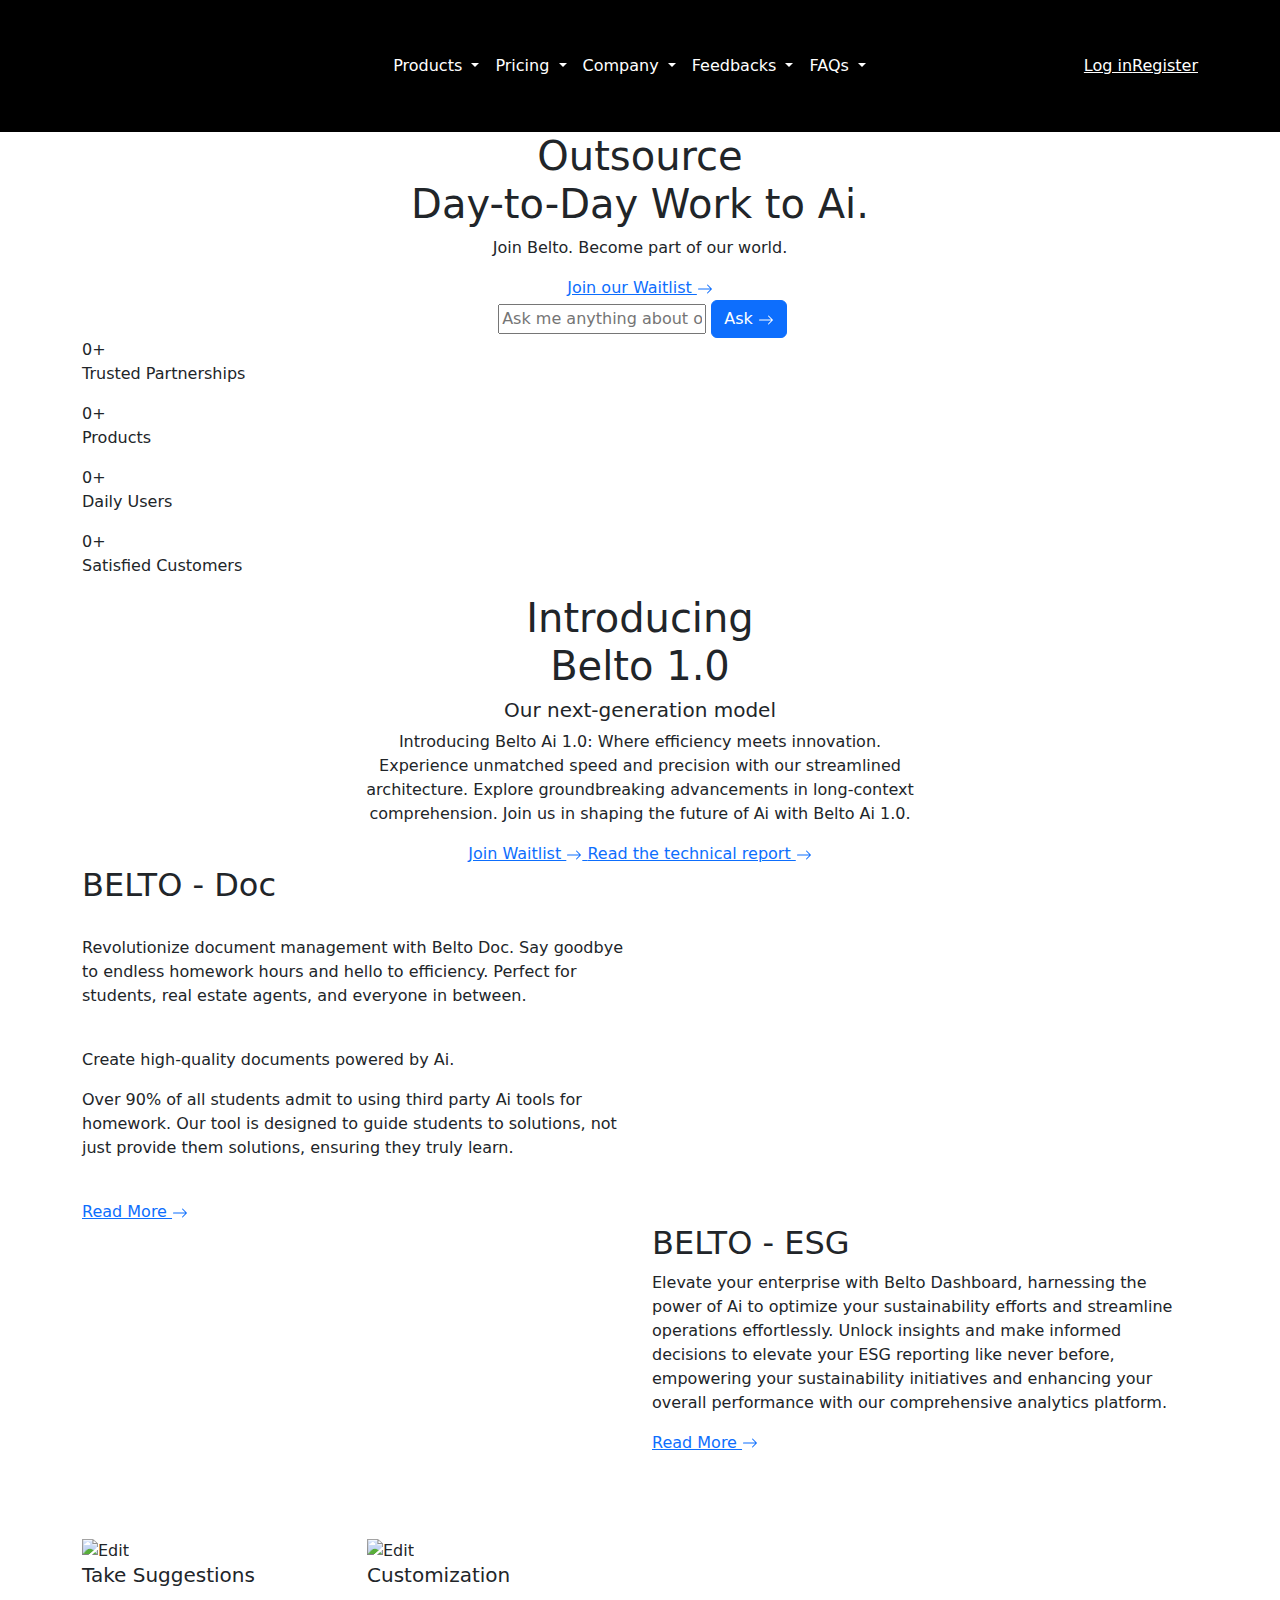
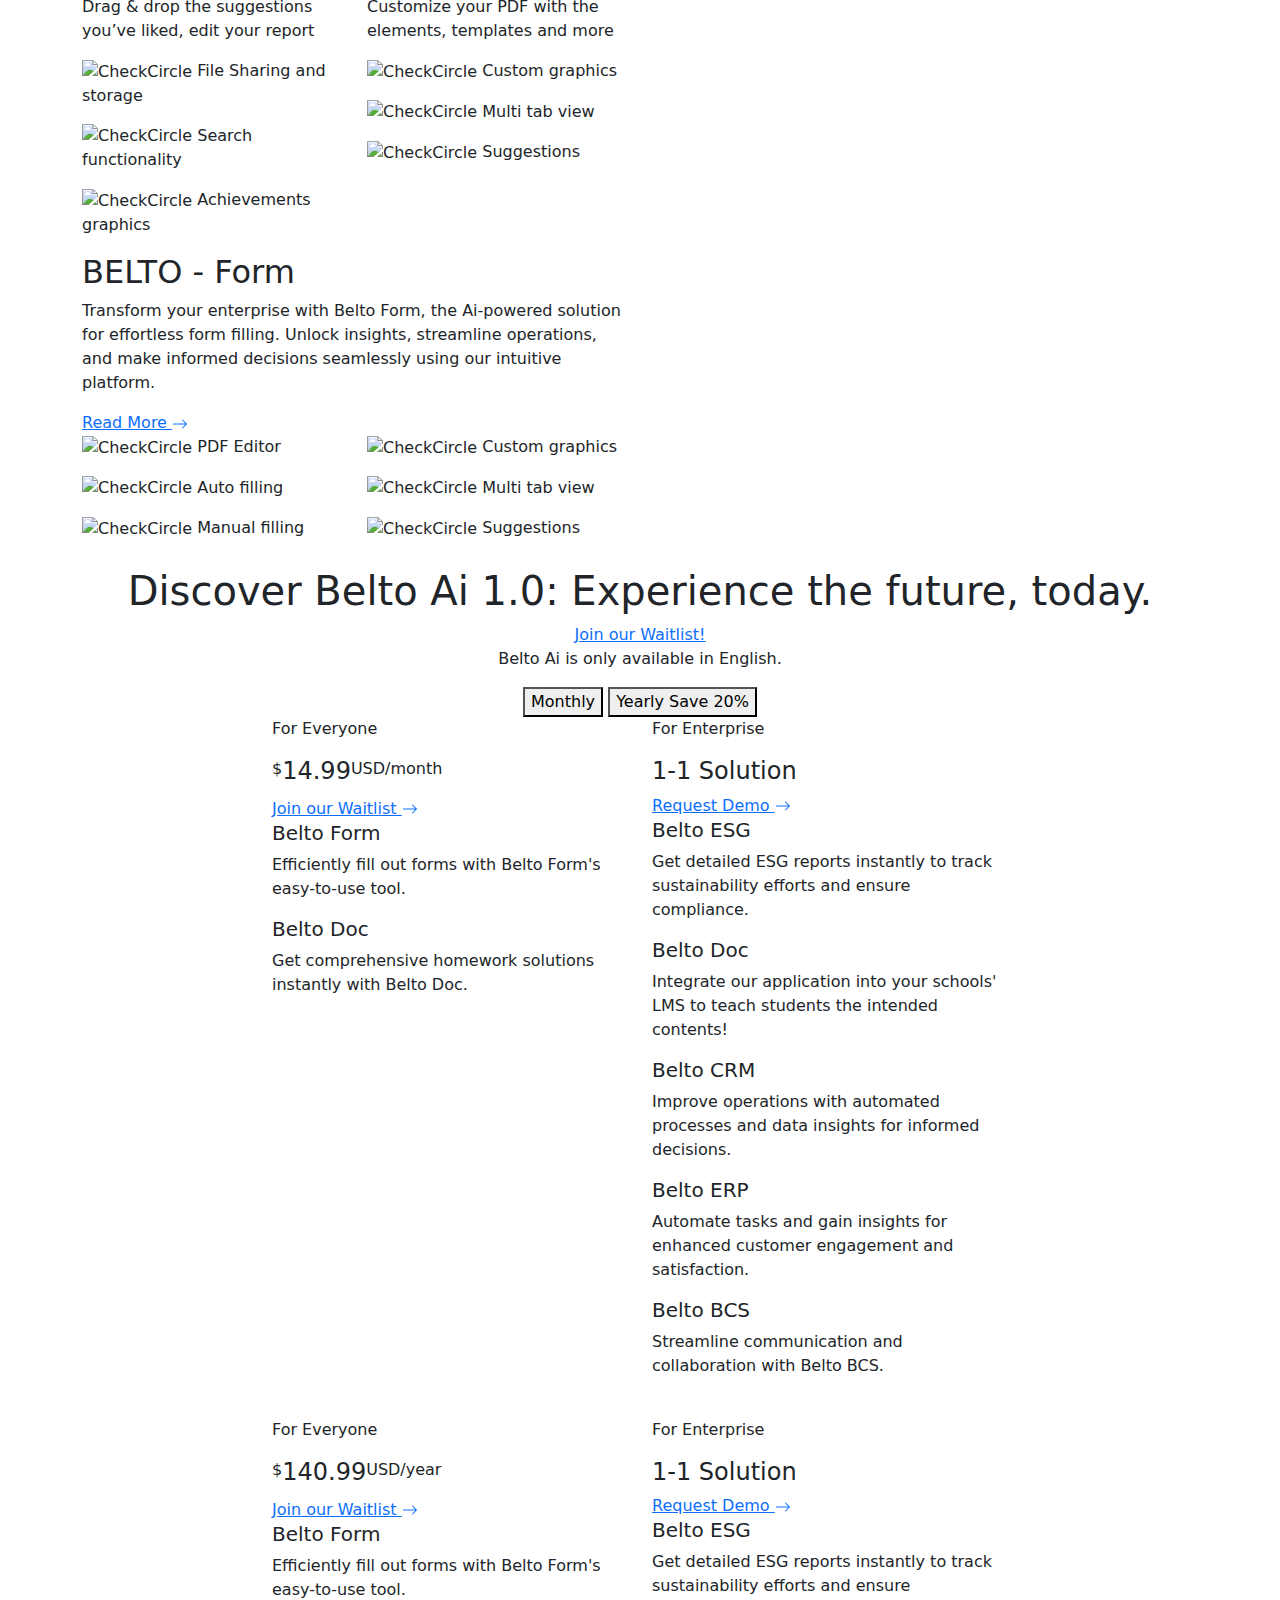
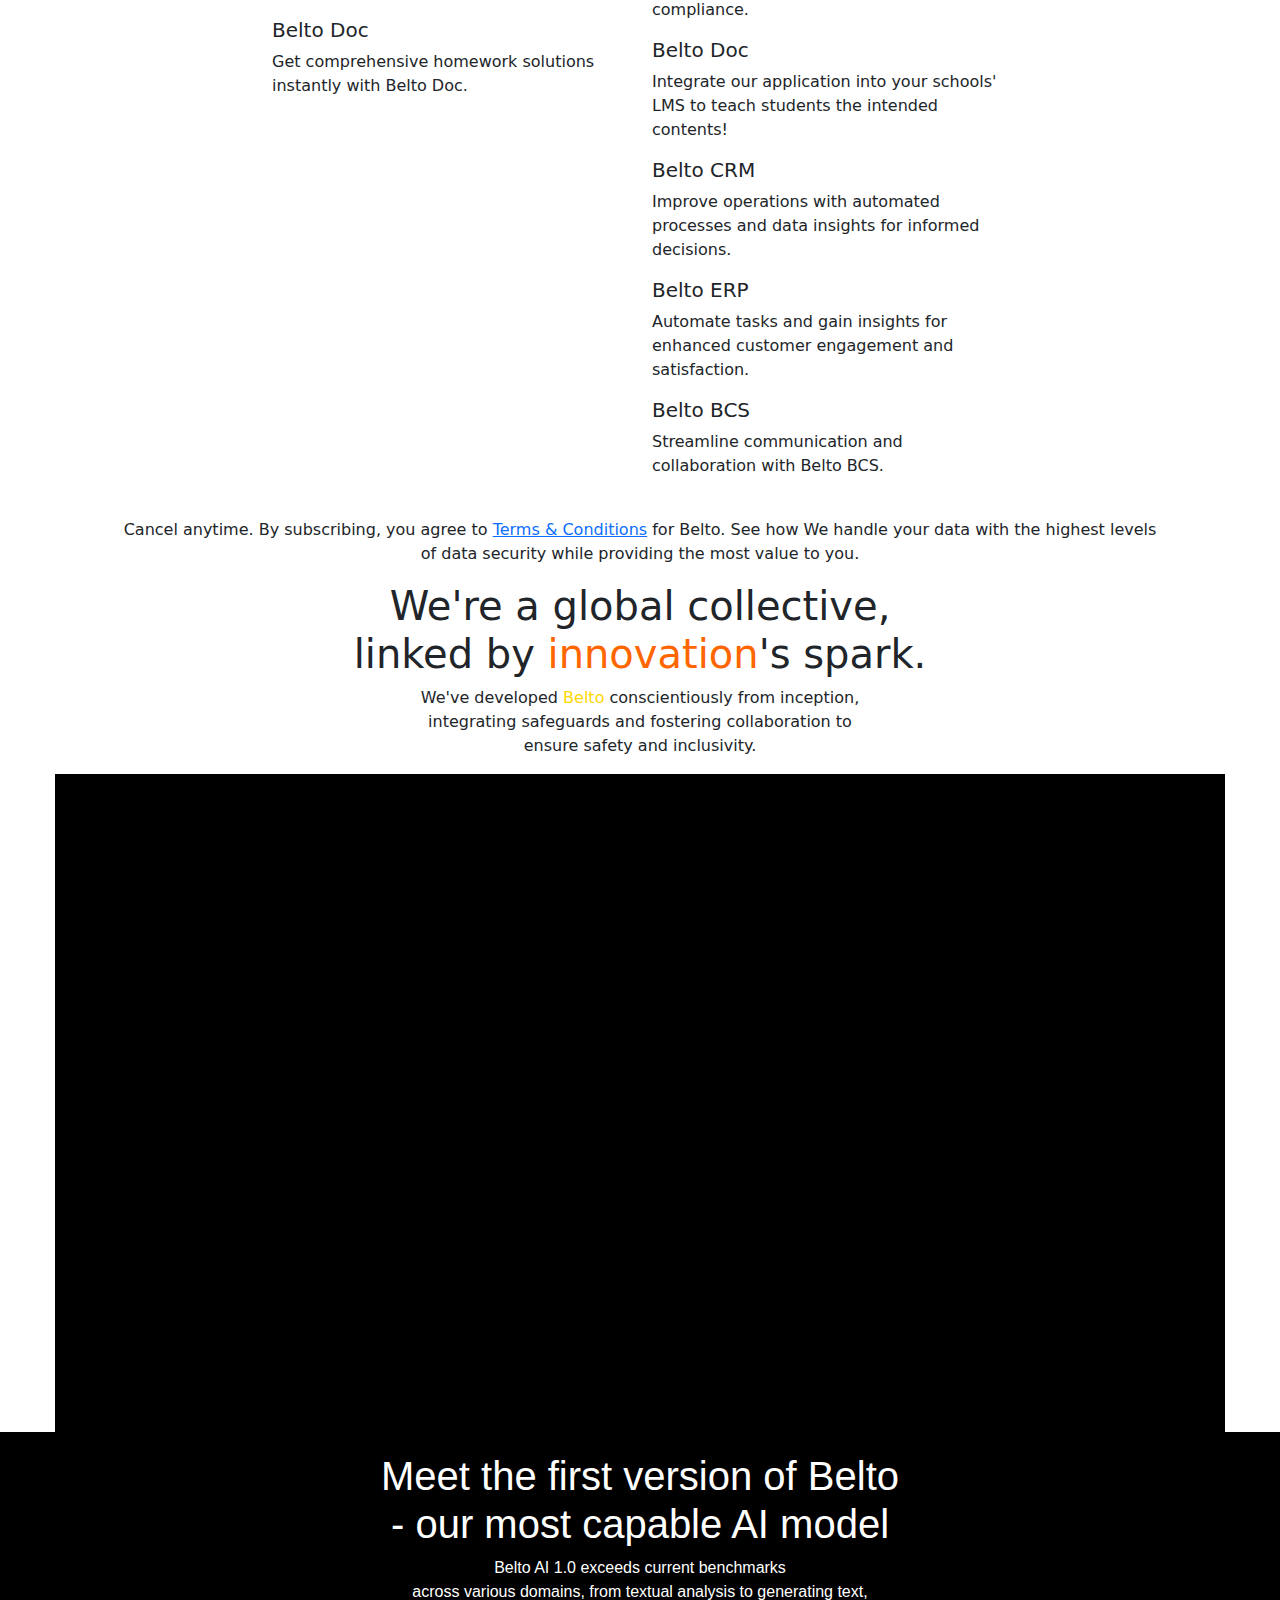
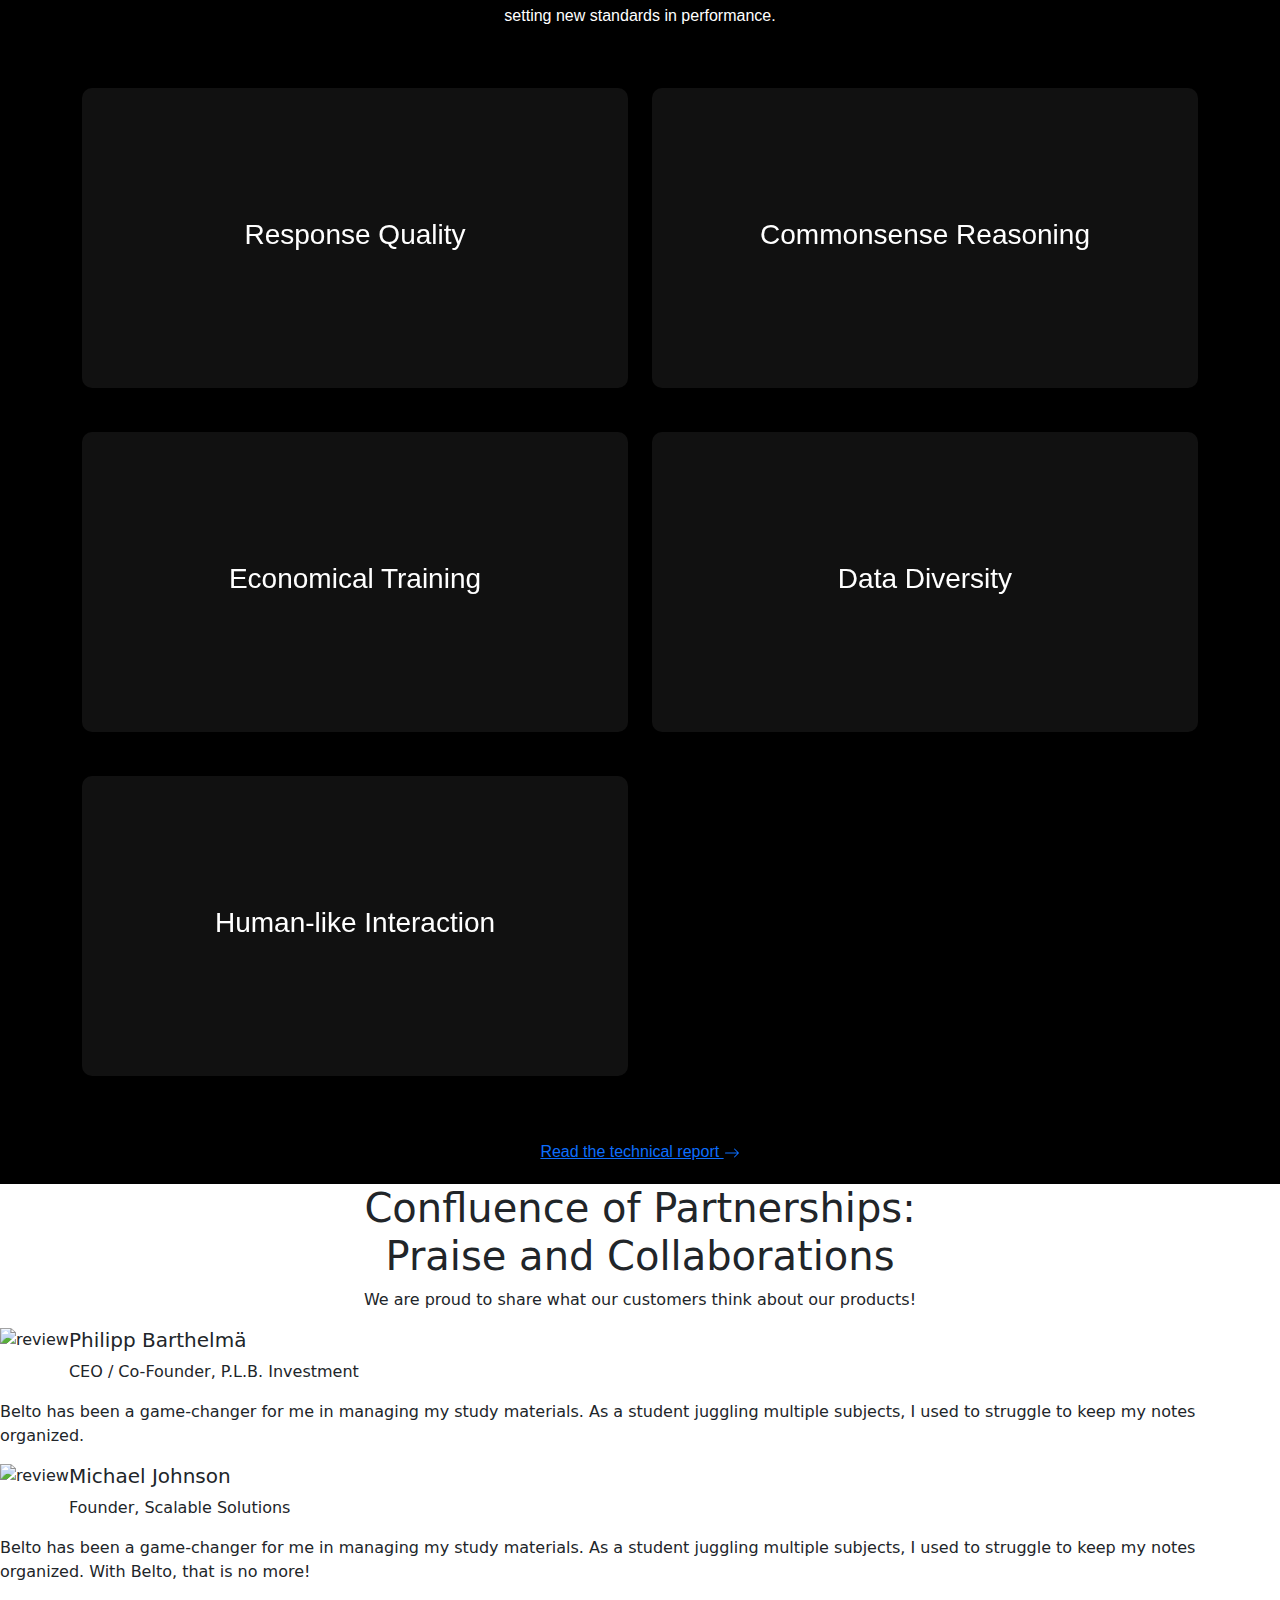
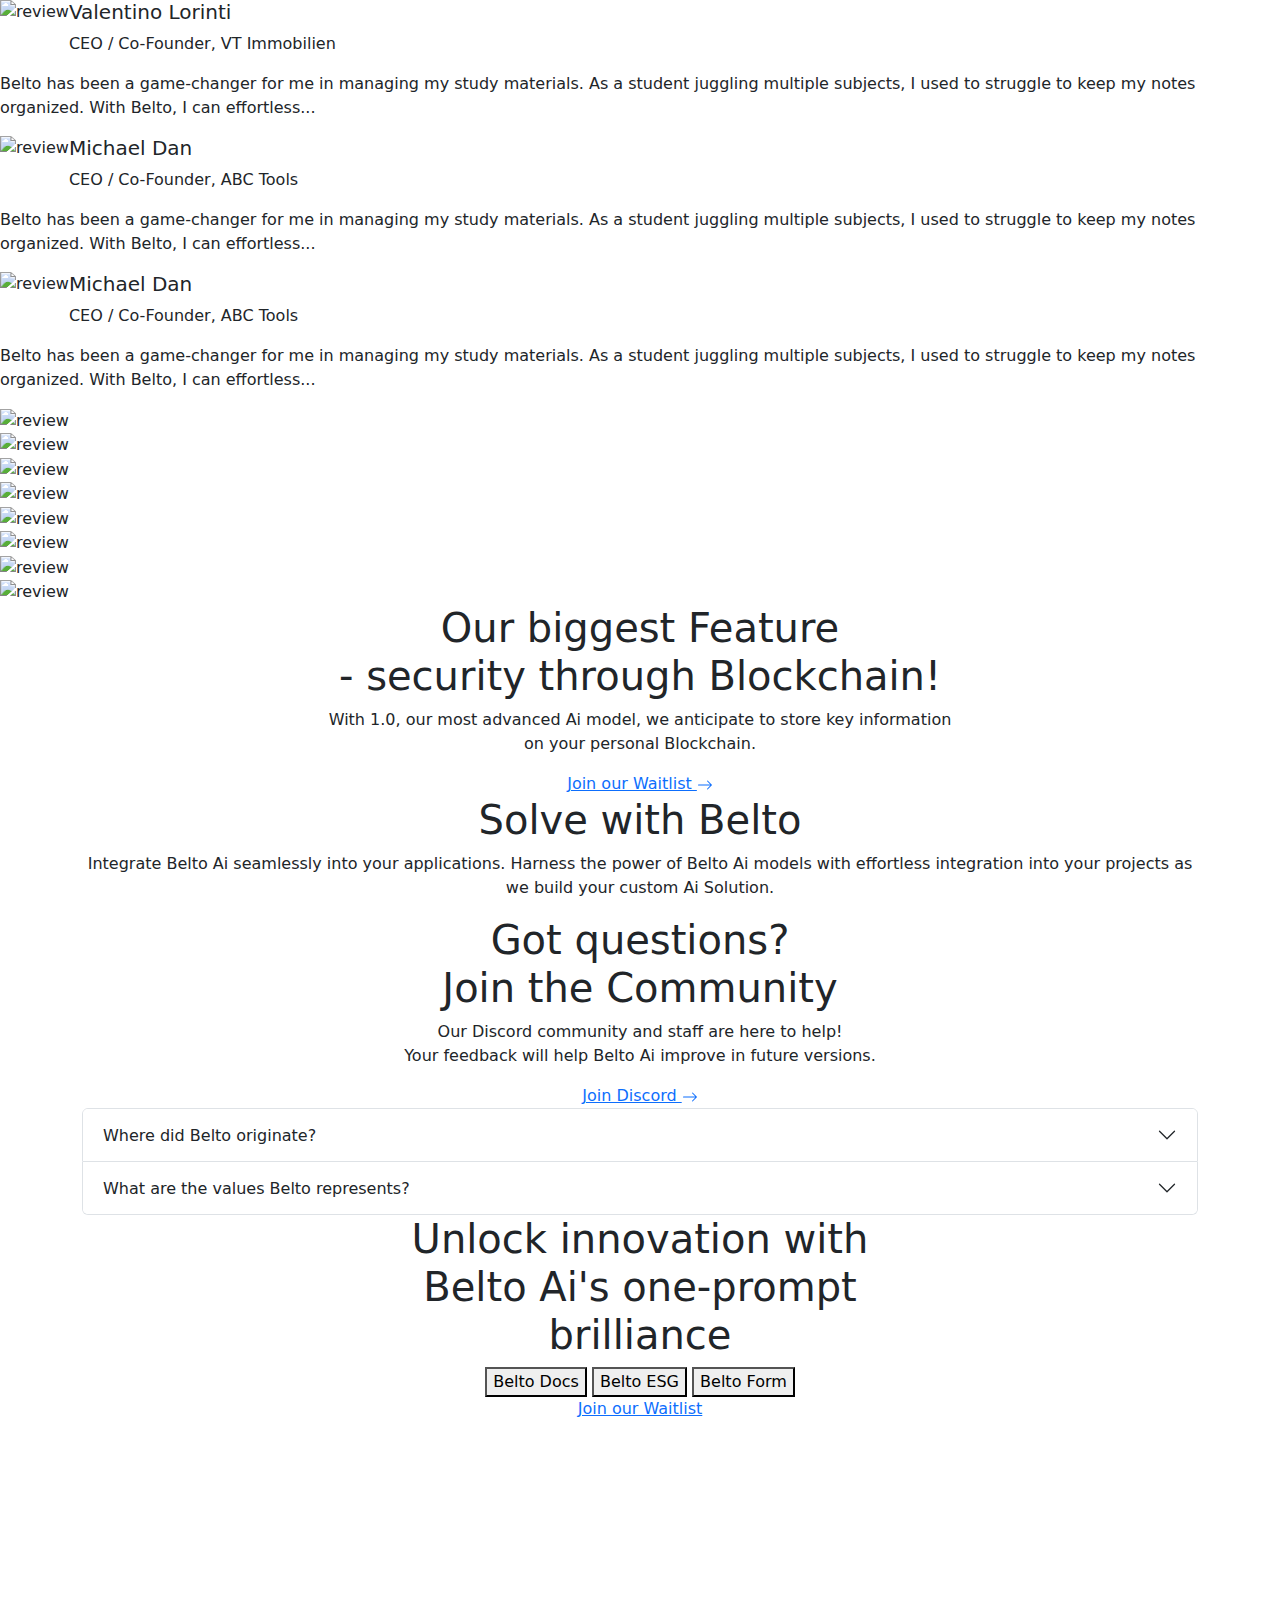
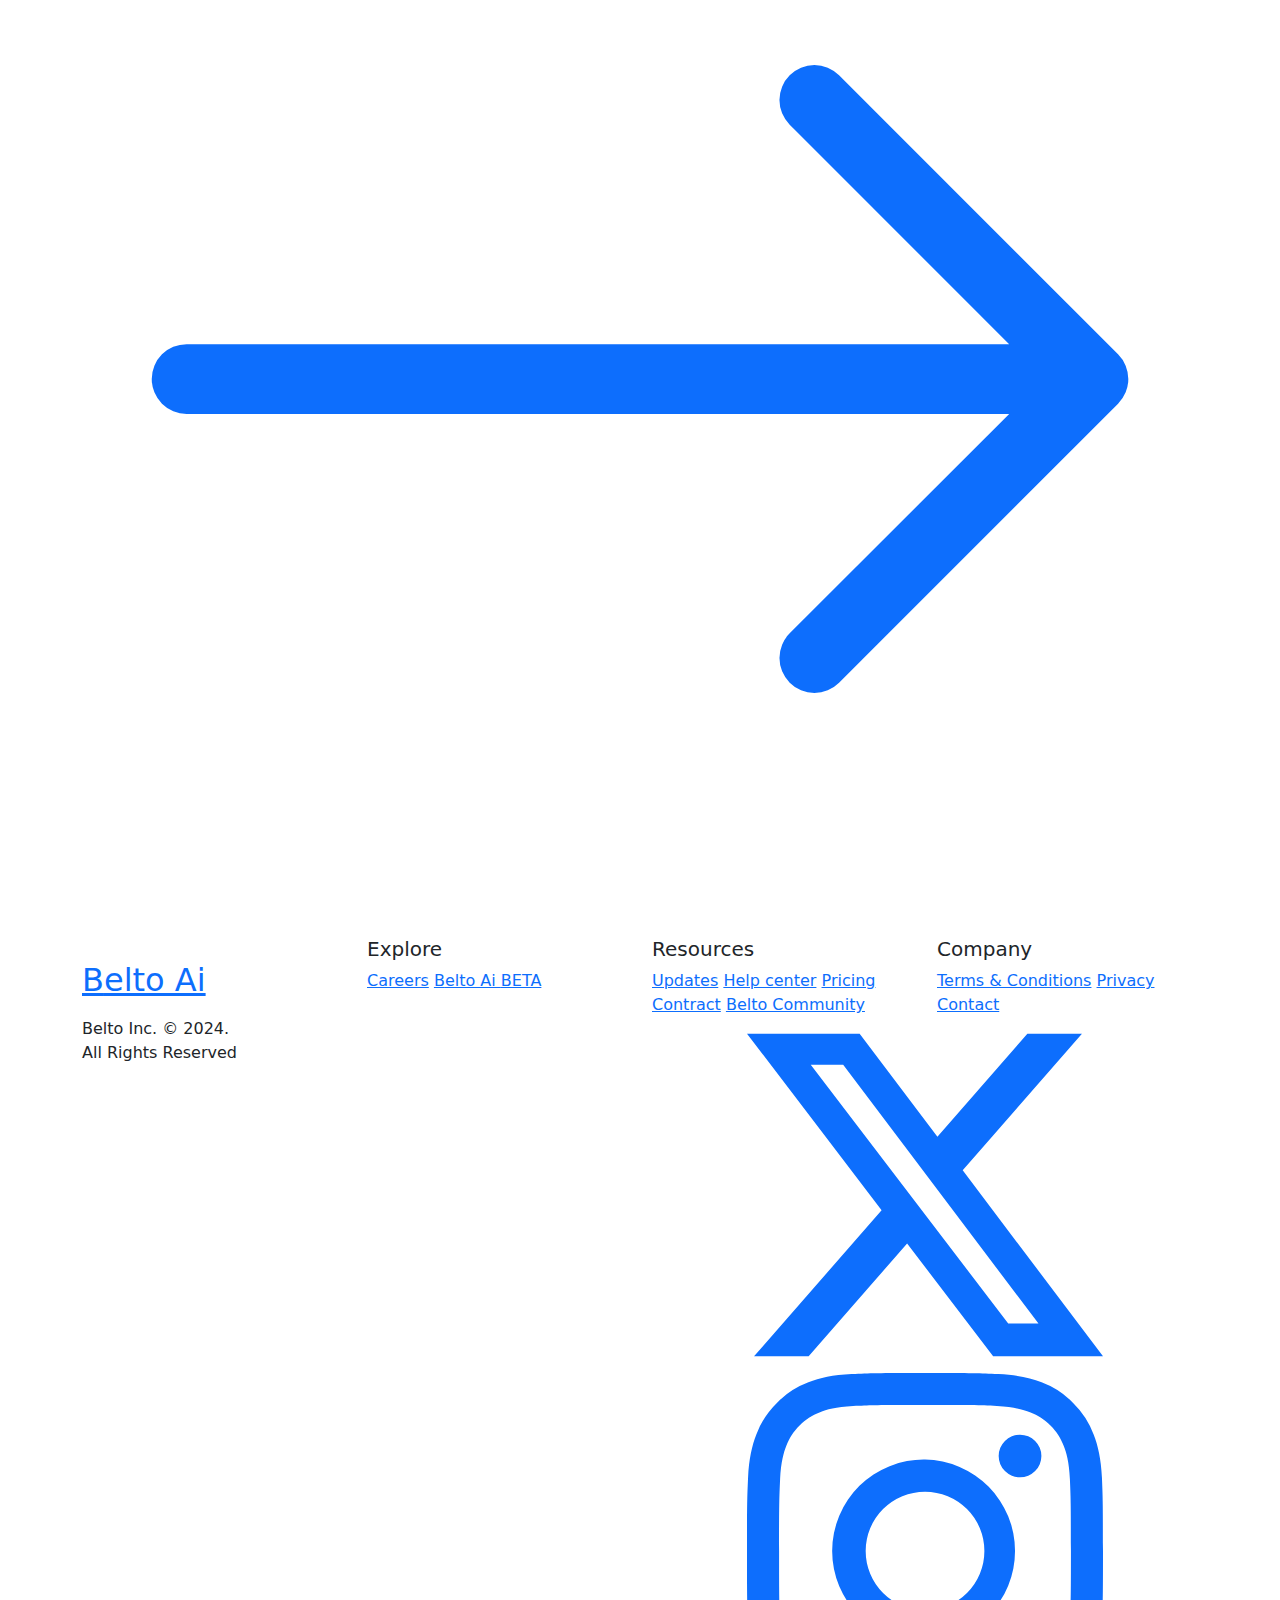
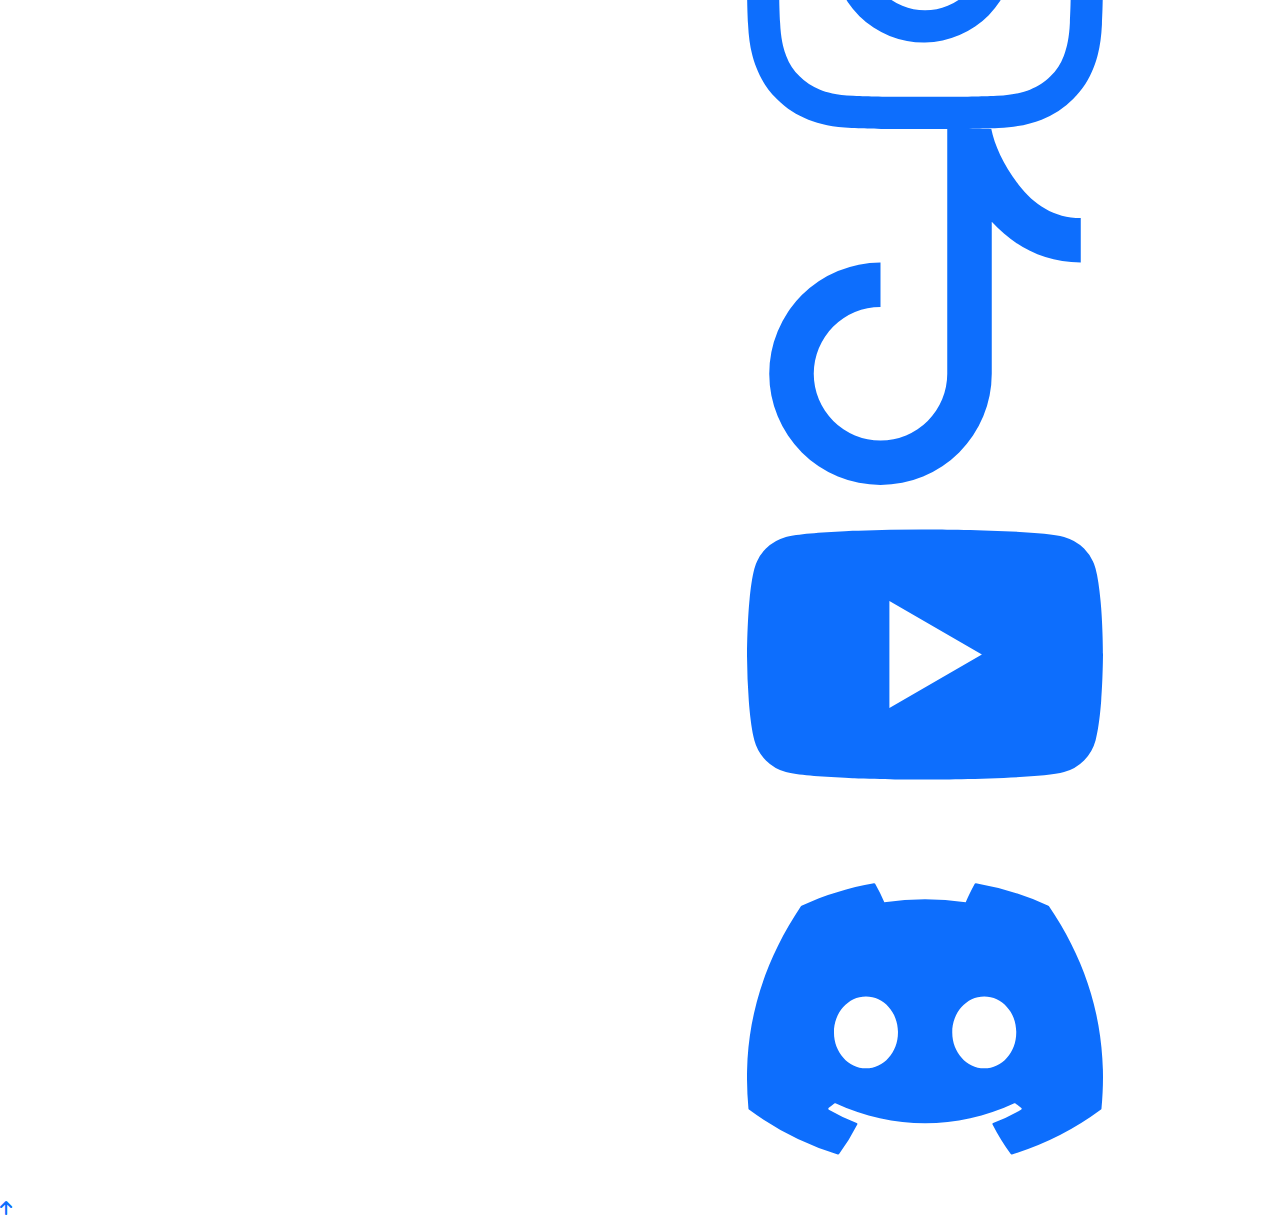
==== commit 583419bc: "Update index.html" ====
--- a/index.html
+++ b/index.html
@@ -5,49 +5,51 @@
     <meta charset="UTF-8">
     <meta http-equiv="X-UA-Compatible" content="IE=edge">
     <meta name="viewport" content="width=device-width, initial-scale=1.0">
-    <title>Belto Doc - Revolutionizing Document Management</title>
+    <title>Belto - Leading Custom AI Solutions for Modern Businesses</title>
 
     <!-- SEO Meta Tags -->
-    <meta name="description" content="Revolutionize document management with Belto Doc. Perfect for students, real estate agents, and professionals seeking efficiency." />
-    <meta name="keywords" content="document management, AI-powered documents, Belto Doc, custom AI solutions" />
-    <meta name="author" content="Belto World" />
-    <link rel="canonical" href="https://www.belto.world/doc.html" />
+    <meta name="description" content="Discover Belto World, your partner in custom AI solutions for document management and ESG reporting. Empower your business with AI.">
+    <meta name="keywords" content="custom AI, AI development, AI for business, document management AI, ESG reporting AI, Belto AI solutions">
+    <meta name="author" content="Belto World">
+    <link rel="canonical" href="https://www.belto.world">
 
     <!-- Open Graph Meta Tags -->
-    <meta property="og:title" content="Belto Doc - Revolutionizing Document Management" />
-    <meta property="og:description" content="Revolutionize document management with Belto Doc. Perfect for students, real estate agents, and professionals seeking efficiency." />
-    <meta property="og:image" content="https://www.belto.world/assets/img/Container.png" />
-    <meta property="og:url" content="https://www.belto.world/doc.html" />
-    <meta property="og:type" content="website" />
-    <meta property="og:site_name" content="Belto" />
+    <meta property="og:title" content="Belto World - Pioneering Custom AI Solutions">
+    <meta property="og:description" content="Belto World offers bespoke AI solutions to streamline your business processes. Learn more about our innovative AI platforms.">
+    <meta property="og:image" content="https://www.belto.world/assets/img/Container.png">
+    <meta property="og:url" content="https://www.belto.world">
+    <meta property="og:type" content="website">
+    <meta property="og:site_name" content="Belto">
+    <meta property="og:updated_time" content="2024-06-08T12:00:00+00:00">
+    <meta property="og:locale" content="en_US">
 
     <!-- Twitter Card data -->
-    <meta name="twitter:card" content="summary_large_image" />
-    <meta name="twitter:site" content="@BeltoWorld" />
-    <meta name="twitter:creator" content="@BeltoWorld" />
+    <meta name="twitter:card" content="summary_large_image">
+    <meta name="twitter:site" content="@BeltoWorld">
+    <meta name="twitter:creator" content="@BeltoWorld">
 
     <!-- Additional SEO Meta Tags -->
-    <meta name="robots" content="index, follow" />
-    <meta name="rating" content="general" />
-    <meta name="revisit-after" content="7 days" />
-    <meta name="distribution" content="global" />
+    <meta name="robots" content="index, follow">
+    <meta name="rating" content="general">
+    <meta name="revisit-after" content="7 days">
+    <meta name="distribution" content="global">
 
     <!-- Structured Data for Logo and Company Information -->
     <script type="application/ld+json">
     {
-        "@context": "https://schema.org",
-        "@type": "Organization",
-        "name": "Belto World",
-        "url": "https://www.belto.world",
-        "logo": "https://www.belto.world/assets/img/Container.png",
-        "sameAs": [
-            "https://www.facebook.com/belto.world",
-            "https://www.twitter.com/belto.world",
-            "https://www.linkedin.com/company/belto.world",
-            "https://www.instagram.com/belto.world",
-            "https://www.instagram.com/belto.news/",
-            "https://www.tiktok.com/@belto.news?lang=en"
-        ]
+      "@context": "https://schema.org",
+      "@type": "Organization",
+      "name": "Belto World",
+      "url": "https://www.belto.world",
+      "logo": "https://www.belto.world/assets/img/Container.png",
+      "sameAs": [
+        "https://www.facebook.com/belto.world",
+        "https://www.twitter.com/belto.world",
+        "https://www.linkedin.com/company/belto.world",
+        "https://www.instagram.com/belto.world",
+        "https://www.instagram.com/belto.news/",
+        "https://www.tiktok.com/@belto.news?lang=en"
+      ]
     }
     </script>
 
@@ -61,341 +63,1356 @@
     <link rel="stylesheet" href="https://cdnjs.cloudflare.com/ajax/libs/slick-carousel/1.9.0/slick-theme.css">
     <link rel="stylesheet" href="./assets/css/style.css">
 
-    <!-- Custom CSS for creative elements -->
     <style>
-        .rounded-box {
-            border-radius: 15px;
+        /* Custom Styles */
+        .collapse {
+            transition: height 0.35s ease;
+        }
+
+        .collapsing {
+            height: 0;
             overflow: hidden;
-            margin-bottom: 30px;
-        }
-
-        .creative-layout {
-            display: grid;
-            grid-template-columns: 1fr 1fr;
-            gap: 20px;
-        }
-
-        .creative-layout img {
+            transition: height 0.35s ease;
+        }
+
+        .collapse.show {
+            height: auto;
+        }
+
+        .dropdown-menu {
+            background-color: #000;
+            border: none;
+        }
+
+        .dropdown-item {
+            color: #fff;
+        }
+
+        .dropdown-item:hover {
+            background-color: #ffd700;
+        }
+
+        .responsive-iframe {
             width: 100%;
+            max-width: 600px;
             height: auto;
-            border-radius: 15px;
-        }
-
-        .creative-content {
-            background-color: #000;
-            color: #ffd700;
-            padding: 20px;
-            border: 2px solid #ffd700;
-            border-radius: 15px;
-            margin-bottom: 30px;
-        }
-
-        .creative-content h3 {
-            margin-top: 0;
-        }
-
-        .feature-list {
-            list-style: none;
-            padding: 0;
-        }
-
-        .feature-list li {
-            padding: 10px 0;
-            display: flex;
-            align-items: center;
-        }
-
-        .feature-list li::before {
-            content: '\f00c'; /* Font Awesome check icon */
-            font-family: 'FontAwesome';
-            color: #ffd700;
-            margin-right: 10px;
-        }
-
-        @media (max-width: 768px) {
-            .creative-layout {
-                grid-template-columns: 1fr;
-            }
-        }
-
-        .parallax {
-            background: url('./assets/img/background.jpg') no-repeat center center fixed;
-            background-size: cover;
-            height: 400px;
-            display: flex;
-            align-items: center;
-            justify-content: center;
-            color: #fff;
+            aspect-ratio: 16 / 9;
+        }
+
+        .flip-card {
+            background-color: transparent;
+            width: 100%;
+            height: 300px;
+            perspective: 1000px;
+            margin-bottom: 20px;
+        }
+
+        .flip-card-inner {
+            position: relative;
+            width: 100%;
+            height: 100%;
             text-align: center;
-        }
-
-        .parallax h2 {
-            font-size: 3em;
-            margin: 0;
-        }
-
-        .tab-content {
-            padding: 20px;
-            border: px solid #ffd700;
-            border-radius: 15px;
-            background-color: #000;
-            color: #ffd700;
-        }
-
-        .nav-tabs .nav-link.active {
-            background-color: #ffd700;
-            color: #000;
-        }
-
-        .accordion-button {
-            background-color: #000;
-            color: #ffd700;
-            border: 1px solid #ffd700;
-        }
-
-        .accordion-button:not(.collapsed) {
-            background-color: #ffd700;
-            color: #000;
-        }
-
-        .centered-image-container {
+            transition: transform 0.6s;
+            transform-style: preserve-3d;
+        }
+
+        .flip-card:hover .flip-card-inner,
+        .flip-card:focus .flip-card-inner,
+        .flip-card:active .flip-card-inner {
+            transform: rotateY(180deg);
+        }
+
+        .flip-card-front,
+        .flip-card-back {
+            position: absolute;
+            width: 100%;
+            height: 100%;
+            backface-visibility: hidden;
+            border-radius: 10px;
+        }
+
+        .flip-card-back {
+            transform: rotateY(180deg);
+        }
+
+        #preloader {
             display: flex;
             justify-content: center;
             align-items: center;
-            height: 100vh; /* Adjust as needed */
-            background-color: #000;
-        }
-
-        .centered-image {
-            border: 1px solid #ffd700;
-            border-radius: 15px;
-            max-width: 90%;
-            height: auto;
+            background-color: #fff;
+            width: 100%;
+            height: 100vh;
+            position: fixed;
+            z-index: 9999;
         }
     </style>
 </head>
 
 <body>
     <!-- preloader -->
-    <div id="preloader"></div>
-
-    <!-- navigation starts -->
+    <div id="preloader">
+        <div class="spinner-border" role="status">
+            <span class="visually-hidden">Loading...</span>
+        </div>
+    </div>
+
+    <!-- navigation starts-->
     <nav class="navbar navbar-expand-lg" style="background-color: #000; color: #fff;">
         <div class="container">
             <a class="navbar-brand" href="#">
                 <div class="brand_r">
-                    <img class="img-fluid" src="./assets/img/Container.png" alt="Belto AI Logo" />
-                    <p><span class="text_yellow">B</span>elto AI</p>
+                    <img class="img-fluid" src="./assets/img/Container.png" alt="">
+                    <p><span class="text_yellow">B</span>elto Ai</p>
                     <span class="brand_l">Beta</span>
                 </div>
             </a>
             <button class="navbar-toggler" type="button" data-bs-toggle="collapse" data-bs-target="#navbarSupportedContent" aria-controls="navbarSupportedContent" aria-expanded="false" aria-label="Toggle navigation" style="border-color: #ffd700;">
                 <span class="navbar-toggler-icon" style="background-image: url('data:image/svg+xml;charset=utf8,%3Csvg viewBox%3D%220 0 30 30%22 xmlns%3D%22http://www.w3.org/2000/svg%22%3E%3Cpath stroke%3D%22%23ffd700%22 stroke-width%3D%222%22 stroke-linecap%3D%22round%22 stroke-miterlimit%3D%2210%22 d%3D%22M4 7h22M4 15h22M4 23h22%22/%3E%3C/svg%3E');"></span>
             </button>
+            <div class="collapse navbar-collapse" id="navbarSupportedContent">
+                <ul class="navbar-nav m-auto">
+                    <li class="nav-item dropdown">
+                        <a class="nav-link dropdown-toggle" href="#" id="productDropdown" role="button" data-bs-toggle="dropdown" aria-expanded="false" style="color: #fff;">
+                            Products
+                        </a>
+                        <ul class="dropdown-menu" aria-labelledby="productDropdown">
+                            <li><a class="dropdown-item" href="#product1">Product 1</a></li>
+                            <li><a class="dropdown-item" href="#product2">Product 2</a></li>
+                            <li><a class="dropdown-item" href="#product3">Product 3</a></li>
+                        </ul>
+                    </li>
+                    <li class="nav-item dropdown">
+                        <a class="nav-link dropdown-toggle" href="#" id="pricingDropdown" role="button" data-bs-toggle="dropdown" aria-expanded="false" style="color: #fff;">
+                            Pricing
+                        </a>
+                        <ul class="dropdown-menu" aria-labelledby="pricingDropdown">
+                            <li><a class="dropdown-item" href="#pricing1">Pricing 1</a></li>
+                            <li><a class="dropdown-item" href="#pricing2">Pricing 2</a></li>
+                            <li><a class="dropdown-item" href="#pricing3">Pricing 3</a></li>
+                        </ul>
+                    </li>
+                    <li class="nav-item dropdown">
+                        <a class="nav-link dropdown-toggle" href="#" id="companyDropdown" role="button" data-bs-toggle="dropdown" aria-expanded="false" style="color: #fff;">
+                            Company
+                        </a>
+                        <ul class="dropdown-menu" aria-labelledby="companyDropdown">
+                            <li><a class="dropdown-item" href="#aboutUs">About Us</a></li>
+                            <li><a class="dropdown-item" href="#careers">Careers</a></li>
+                            <li><a class="dropdown-item" href="#blog">Blog</a></li>
+                        </ul>
+                    </li>
+                    <li class="nav-item dropdown">
+                        <a class="nav-link dropdown-toggle" href="#" id="feedbackDropdown" role="button" data-bs-toggle="dropdown" aria-expanded="false" style="color: #fff;">
+                            Feedbacks
+                        </a>
+                        <ul class="dropdown-menu" aria-labelledby="feedbackDropdown">
+                            <li><a class="dropdown-item" href="#testimonial1">Testimonial 1</a></li>
+                            <li><a class="dropdown-item" href="#testimonial2">Testimonial 2</a></li>
+                            <li><a class="dropdown-item" href="#testimonial3">Testimonial 3</a></li>
+                        </ul>
+                    </li>
+                    <li class="nav-item dropdown">
+                        <a class="nav-link dropdown-toggle" href="#" id="faqDropdown" role="button" data-bs-toggle="dropdown" aria-expanded="false" style="color: #fff;">
+                            FAQs
+                        </a>
+                        <ul class="dropdown-menu" aria-labelledby="faqDropdown">
+                            <li><a class="dropdown-item" href="#faq1">FAQ 1</a></li>
+                            <li><a class="dropdown-item" href="#faq2">FAQ 2</a></li>
+                            <li><a class="dropdown-item" href="#faq3">FAQ 3</a></li>
+                        </ul>
+                    </li>
+                </ul>
+                <div class="d-flex my-2 my-lg-0 nav_btns">
+                    <a href="comingsoon.html" class="btn_login btn_signup" style="color: #fff;">Log in</a>
+                    <a href="comingsoon.html" class="btn_signup" style="color: #fff;">Register</a>
+                </div>
+            </div>
         </div>
     </nav>
-    <!-- navigation ends -->
+    <!-- navigation ends-->
 
     <!-- banner starts -->
     <section id="banner">
         <div class="container text-center">
-            <h1>Meet Our Protege: <br />Belto Doc</h1>
-            <p>Say goodbye to endless hours of work and hello to efficiency. <br> Join the future with <span class="text_yellow">B</span>elto Doc.</p>
+            <h1>Outsource <br>Day-to-Day Work to Ai.</h1>
+            <p>Join <span class="text_yellow">B</span>elto. Become part of our world.</p>
             <a href="waitlist.html" class="btn_free_trial">
+                Join our Waitlist
+                <svg xmlns="http://www.w3.org/2000/svg" width="16" height="16" fill="currentColor" class="bi bi-arrow-right" viewBox="0 0 16 16">
+                    <path fill-rule="evenodd" d="M1 8a.5.5 0 0 1 .5-.5h11.793l-3.147-3.146a.5.5 0 0 1 .708-.708l4 4a.5.5 0 0 1 0 .708l-4 4a.5.5 0 0 1-.708-.708L13.293 8.5H1.5A.5.5 0 0 1 1 8"></path>
+                </svg>
+            </a>
+            <div class="ai_chat">
+                <form action="">
+                    <img class="img-fluid" src="./assets/img/Vector.png" alt="">
+                    <input type="text" placeholder="Ask me anything about our website!">
+                    <button type="button" class="btn btn-primary" data-bs-toggle="modal" data-bs-target="#staticBackdrop">
+                        Ask
+                        <svg xmlns="http://www.w3.org/2000/svg" width="16" height="16" fill="currentColor" class="bi bi-arrow-right" viewBox="0 0 16 16">
+                            <path fill-rule="evenodd" d="M1 8a.5.5 0 0 1 .5-.5h11.793l-3.147-3.146a.5.5 0 0 1 .708-.708l4 4a.5.5 0 0 1 0 .708l-4 4a.5.5 0 0 1-.708-.708L13.293 8.5H1.5A.5.5 0 0 1 1 8"></path>
+                        </svg>
+                    </button>
+                </form>
+            </div>
+            <!-- Button trigger modal -->
+
+            <!-- Modal -->
+            <div class="modal fade" id="staticBackdrop" data-bs-backdrop="static" data-bs-keyboard="false" tabindex="-1" aria-labelledby="staticBackdropLabel" aria-hidden="true">
+                <div class="modal-dialog modal-dialog-centered">
+                    <div class="modal-content">
+                        <div class="modal-header">
+                            <h1 class="modal-title fs-5" id="staticBackdropLabel">Chat Ai</h1>
+                            <svg type="button" class="btn-close" data-bs-dismiss="modal" aria-label="Close" xmlns="http://www.w3.org/2000/svg" fill="currentColor" class="bi bi-x-lg" viewBox="0 0 16 16">
+                                <path d="M2.146 2.854a.5.5 0 1 1 .708-.708L8 7.293l5.146-5.147a.5.5 0 0 1 .708.708L8.707 8l5.147 5.146a.5.5 0 0 1-.708.708L7.293 8z"></path>
+                            </svg>
+                        </div>
+                        <div class="modal-body">
+                            Sorry, this feature will be coming soon!
+                        </div>
+                    </div>
+                </div>
+            </div>
+        </div>
+    </section>
+    <!-- banner ends -->
+
+    <!-- counterup starts -->
+    <section id="counter">
+        <div class="container">
+            <div class="counter_wrapper">
+                <div class="counter">
+                    <span class="count" data-target="4">0</span><span>+</span>
+                    <p>Trusted Partnerships</p>
+                </div>
+                <div class="counter">
+                    <span class="count" data-target="7">0</span><span>+</span>
+                    <p>Products</p>
+                </div>
+                <div class="counter">
+                    <span class="count" data-target="40000">0</span><span>+</span>
+                    <p>Daily Users</p>
+                </div>
+                <div class="counter">
+                    <span class="count" data-target="1">0</span><span>+</span>
+                    <p>Satisfied Customers</p>
+                </div>
+            </div>
+        </div>
+    </section>
+    <!-- counterup ends -->
+
+    <!-- introducing starts -->
+    <section id="introducing">
+        <div id="product">
+            <div class="container text-center">
+                <div class="row">
+                    <div class="col-md-8 col-lg-6 px-2 offset-md-2 offset-lg-3">
+                        <h1>Introducing<br><span>Belto 1.0</span></h1>
+                        <h5>Our next-generation model</h5>
+                        <p>
+                            Introducing <span class="text_yellow">Belto</span> Ai 1.0: Where efficiency meets innovation.
+                            Experience unmatched speed and precision with our streamlined architecture. Explore
+                            groundbreaking advancements in long-context comprehension. Join us in shaping the future of Ai
+                            with <span class="text_yellow">Belto</span> Ai 1.0.
+                        </p>
+                        <a href="waitlist.html" class="btn_try_belto">
+                            Join Waitlist
+                            <svg xmlns="http://www.w3.org/2000/svg" width="16" height="16" fill="currentColor" class="bi bi-arrow-right" viewBox="0 0 16 16">
+                                <path fill-rule="evenodd" d="M1 8a.5.5 0 0 1 .5-.5h11.793l-3.147-3.146a.5.5 0 0 1 .708-.708l4 4a.5.5 0 0 1 0 .708l-4 4a.5.5 0 0 1-.708-.708L13.293 8.5H1.5A.5.5 0 0 1 1 8"></path>
+                            </svg>
+                        </a>
+                        <a href="comingsoon.html" class="btn_read_report">
+                            Read the technical report
+                            <svg xmlns="http://www.w3.org/2000/svg" width="16" height="16" fill="currentColor" class="bi bi-arrow-right" viewBox="0 0 16 16">
+                                <path fill-rule="evenodd" d="M1 8a.5.5 0 0 1 .5-.5h11.793l-3.147-3.146a.5.5 0 0 1 .708-.708l4 4a.5.5 0 0 1 0 .708l-4 4a.5.5 0 0 1-.708-.708L13.293 8.5H1.5A.5.5 0 0 1 1 8"></path>
+                            </svg>
+                        </a>
+                    </div>
+                </div>
+            </div>
+        </div>
+    </section>
+    <!-- introducing ends -->
+
+    <!-- belto doc starts -->
+    <section id="doc">
+        <div class="container">
+            <div class="doc_container inset_cont">
+                <div class="row">
+                    <div class="col-md-12 col-lg-6">
+                        <div class="doc_l">
+                            <h2>
+                                <span class="text_yellow">B</span>ELTO - Doc
+                            </h2>
+                            <p class="text_revo py-4">
+                                Revolutionize document management with <span class="text_yellow">Belto</span> Doc. Say
+                                goodbye to endless homework hours and hello to efficiency. Perfect for students, real
+                                estate agents, and everyone in between.
+                            </p>
+                            <p>Create high-quality documents powered by Ai.</p>
+                            <p>Over <span class="text_yellow">90%</span> of all students admit to using third party Ai
+                                tools for homework. Our tool is designed to guide students to solutions, not just provide
+                                them solutions, ensuring they truly learn.</p>
+                            <br>
+                            <a href="comingsoon.html" class="btn_read_report">
+                                Read More
+                                <svg xmlns="http://www.w3.org/2000/svg" width="16" height="16" fill="currentColor" class="bi bi-arrow-right" viewBox="0 0 16 16">
+                                    <path fill-rule="evenodd" d="M1 8a.5.5 0 0 1 .5-.5h11.793l-3.147-3.146a.5.5 0 0 1 .708-.708l4 4a.5.5 0 0 1 0 .708l-4 4a.5.5 0 0 1-.708-.708L13.293 8.5H1.5A.5.5 0 0 1 1 8"></path>
+                                </svg>
+                            </a>
+                        </div>
+                    </div>
+                    <div class="col-md-12 col-lg-6">
+                        <div class="doc_r">
+                            <iframe class="responsive-iframe" src="https://www.youtube.com/embed/xQimWfRcIYk?si=my26l3J71FYmfHXg" title="YouTube video player" frameborder="0" allow="accelerometer; autoplay; clipboard-write; encrypted-media; gyroscope; picture-in-picture; web-share" referrerpolicy="strict-origin-when-cross-origin" allowfullscreen></iframe>
+                        </div>
+                    </div>
+                </div>
+            </div>
+        </div>
+    </section>
+    <style>
+        .responsive-iframe {
+            width: 100%;
+            max-width: 600px;
+            height: auto;
+            aspect-ratio: 16 / 9;
+        }
+    </style>
+    <!-- belto doc ends -->
+
+    <!-- belto esg starts -->
+    <section id="esg">
+        <div class="container">
+            <div class="esg_container inset_cont">
+                <div class="esg_t">
+                    <div class="row">
+                        <div class="col-md-6">
+                            <div class="esg_l">
+                                <iframe class="responsive-iframe" src="https://www.youtube.com/embed/Tidx49wFMzI?si=TXSxFpgga_xxyYOd" title="YouTube video player" frameborder="0" allow="accelerometer; autoplay; clipboard-write; encrypted-media; gyroscope; picture-in-picture; web-share" referrerpolicy="strict-origin-when-cross-origin" allowfullscreen></iframe>
+                            </div>
+                        </div>
+                        <div class="col-md-6">
+                            <div class="esg_r">
+                                <h2>
+                                    <span class="text_yellow">B</span>ELTO - ESG
+                                </h2>
+                                <p class="">
+                                    Elevate your enterprise with <span class="text_yellow">Belto</span> Dashboard,
+                                    harnessing the power of Ai to optimize your sustainability efforts and streamline
+                                    operations effortlessly. Unlock insights and make informed decisions to elevate your
+                                    ESG reporting like never before, empowering your sustainability initiatives and
+                                    enhancing your overall performance with our comprehensive analytics platform.
+                                </p>
+                                <a href="comingsoon.html" class="btn_read_report">
+                                    Read More
+                                    <svg xmlns="http://www.w3.org/2000/svg" width="16" height="16" fill="currentColor" class="bi bi-arrow-right" viewBox="0 0 16 16">
+                                        <path fill-rule="evenodd" d="M1 8a.5.5 0 0 1 .5-.5h11.793l-3.147-3.146a.5.5 0 0 1 .708-.708l4 4a.5.5 0 0 1 0 .708l-4 4a.5.5 0 0 1-.708-.708L13.293 8.5H1.5A.5.5 0 0 1 1 8"></path>
+                                    </svg>
+                                </a>
+                            </div>
+                        </div>
+                    </div>
+                </div>
+                <div class="esg_b">
+                    <div class="row">
+                        <div class="col-md-6">
+                            <div class="esg_l">
+                                <div class="row">
+                                    <div class="col-6 col-sm-6">
+                                        <div class="icon">
+                                            <img class="img-fluid" src="./assets/img/Notepad.png" alt="Edit">
+                                        </div>
+                                        <h5 class="text_yellow">Take Suggestions</h5>
+                                        <p>
+                                            Drag & drop the suggestions you’ve liked, edit your report
+                                        </p>
+                                        <div class="checks">
+                                            <p>
+                                                <img class="img-fluid" src="./assets/img/CheckCircle.png" alt="CheckCircle">
+                                                File Sharing and storage
+                                            </p>
+                                            <p>
+                                                <img class="img-fluid" src="./assets/img/CheckCircle.png" alt="CheckCircle">
+                                                Search functionality
+                                            </p>
+                                            <p>
+                                                <img class="img-fluid" src="./assets/img/CheckCircle.png" alt="CheckCircle">
+                                                Achievements graphics
+                                            </p>
+                                        </div>
+                                    </div>
+                                    <div class="col-6 col-sm-6">
+                                        <div class="icon">
+                                            <img class="img-fluid" src="./assets/img/edit ai.png" alt="Edit">
+                                        </div>
+                                        <h5 class="text_yellow">Customization</h5>
+                                        <p>
+                                            Customize your PDF with the elements, templates and more
+                                        </p>
+                                        <div class="checks">
+                                            <p>
+                                                <img class="img-fluid" src="./assets/img/CheckCircle.png" alt="CheckCircle">
+                                                Custom graphics
+                                            </p>
+                                            <p>
+                                                <img class="img-fluid" src="./assets/img/CheckCircle.png" alt="CheckCircle">
+                                                Multi tab view
+                                            </p>
+                                            <p>
+                                                <img class="img-fluid" src="./assets/img/CheckCircle.png" alt="CheckCircle">
+                                                Suggestions
+                                            </p>
+                                        </div>
+                                    </div>
+                                </div>
+                            </div>
+                        </div>
+                        <div class="col-md-6">
+                            <div class="esg_r">
+                                <iframe class="responsive-iframe" src="https://www.youtube.com/embed/qN1gyF7kt_I?si=MFRzlRe5tZ-Iqu4P" title="YouTube video player" frameborder="0" allow="accelerometer; autoplay; clipboard-write; encrypted-media; gyroscope; picture-in-picture; web-share" referrerpolicy="strict-origin-when-cross-origin" allowfullscreen></iframe>
+                            </div>
+                        </div>
+                    </div>
+                </div>
+            </div>
+        </div>
+    </section>
+    <style>
+        .responsive-iframe {
+            width: 100%;
+            max-width: 600px;
+            height: auto;
+            aspect-ratio: 16 / 9;
+        }
+    </style>
+    <!-- belto esg ends -->
+
+    <!-- belto form starts -->
+    <section id="belto_form">
+        <div class="container">
+            <div class="form_container inset_cont">
+                <div class="row">
+                    <div class="col-md-6">
+                        <div class="form_l">
+                            <h2>
+                                <span class="text_yellow">B</span>ELTO - Form
+                            </h2>
+                            <p class="transform">
+                                Transform your enterprise with <span class="text_yellow">Belto</span> Form, the Ai-powered
+                                solution for effortless form filling. Unlock insights, streamline operations, and make
+                                informed decisions seamlessly using our intuitive platform.
+                            </p>
+                            <a href="comingsoon.html" class="btn_read_report">
+                                Read More
+                                <svg xmlns="http://www.w3.org/2000/svg" width="16" height="16" fill="currentColor" class="bi bi-arrow-right" viewBox="0 0 16 16">
+                                    <path fill-rule="evenodd" d="M1 8a.5.5 0 0 1 .5-.5h11.793l-3.147-3.146a.5.5 0 0 1 .708-.708l4 4a.5.5 0 0 1 0 .708l-4 4a.5.5 0 0 1-.708-.708L13.293 8.5H1.5A.5.5 0 0 1 1 8"></path>
+                                </svg>
+                            </a>
+                            <div class="row">
+                                <div class="col-6 col-sm-6">
+                                    <div class="checks">
+                                        <p>
+                                            <img class="img-fluid" src="./assets/img/CheckCircle.png" alt="CheckCircle">
+                                            PDF Editor
+                                        </p>
+                                        <p>
+                                            <img class="img-fluid" src="./assets/img/CheckCircle.png" alt="CheckCircle">
+                                            Auto filling
+                                        </p>
+                                        <p>
+                                            <img class="img-fluid" src="./assets/img/CheckCircle.png" alt="CheckCircle">
+                                            Manual filling
+                                        </p>
+                                    </div>
+                                </div>
+                                <div class="col-6 col-sm-6">
+                                    <div class="checks">
+                                        <p>
+                                            <img class="img-fluid" src="./assets/img/CheckCircle.png" alt="CheckCircle">
+                                            Custom graphics
+                                        </p>
+                                        <p>
+                                            <img class="img-fluid" src="./assets/img/CheckCircle.png" alt="CheckCircle">
+                                            Multi tab view
+                                        </p>
+                                        <p>
+                                            <img class="img-fluid" src="./assets/img/CheckCircle.png" alt="CheckCircle">
+                                            Suggestions
+                                        </p>
+                                    </div>
+                                </div>
+                            </div>
+                        </div>
+                    </div>
+                    <div class="col-md-6">
+                        <div class="form_r">
+                            <iframe class="responsive-iframe" src="https://www.youtube.com/embed/iemq7FHO6r4?si=v8ZI_SRh1PQTP3_1" title="YouTube video player" frameborder="0" allow="accelerometer; autoplay; clipboard-write; encrypted-media; gyroscope; picture-in-picture; web-share" referrerpolicy="strict-origin-when-cross-origin" allowfullscreen></iframe>
+                        </div>
+                    </div>
+                </div>
+            </div>
+        </div>
+    </section>
+    <style>
+        .responsive-iframe {
+            width: 100%;
+            max-width: 600px;
+            height: auto;
+            aspect-ratio: 16 / 9;
+        }
+    </style>
+    <!-- belto form ends -->
+
+    <!-- discover starts -->
+    <section id="discover">
+        <div id="pricing">
+            <div class="container">
+                <div class="text-center">
+                    <h1>
+                        Discover <span>Belto Ai 1.0</span>: Experience the future, today.
+                    </h1>
+                    <a href="waitlist.html" class="btn_try">Join our Waitlist!</a>
+                    <p class="d_p">
+                        <span class="text_yellow">Belto</span> Ai is only available in English.
+                    </p>
+                </div>
+                <div class="selection">
+                    <div class="btn_selects text-center">
+                        <button class="btn_select active" data-package="monthly">Monthly</button>
+                        <button class="btn_select" data-package="yearly">Yearly <span>Save 20%</span></button>
+                    </div>
+                    <div class="monthly_packages active">
+                        <div class="row">
+                            <div class="col-md-6 col-lg-4 col-sm-12 offset-lg-2 mb-4">
+                                <div class="package">
+                                    <p class="p_t">For Everyone</p>
+                                    <div class="price d-flex">
+                                        <p class="d_icon">$</p>
+                                        <h4>14.99</h4>
+                                        <p class="time">USD/month</p>
+                                    </div>
+                                    <a href="waitlist.html" class="btn_demo yellow_btn">
+                                        Join our Waitlist
+                                        <svg xmlns="http://www.w3.org/2000/svg" width="16" height="16" fill="currentColor" class="bi bi-arrow-right" viewBox="0 0 16 16">
+                                            <path fill-rule="evenodd" d="M1 8a.5.5 0 0 1 .5-.5h11.793l-3.147-3.146a.5.5 0 0 1 .708-.708l4 4a.5.5 0 0 1 0 .708l-4 4a.5.5 0 0 1-.708-.708L13.293 8.5H1.5A.5.5 0 0 1 1 8"></path>
+                                        </svg>
+                                    </a>
+                                    <div class="package_points">
+                                        <div class="point d-flex">
+                                            <div class="icon">
+                                                <img src="./assets/img/points.png" alt="">
+                                            </div>
+                                            <div class="text">
+                                                <h5><span class="text_yellow">B</span>elto Form</h5>
+                                                <p>
+                                                    Efficiently fill out forms with <span class="text_yellow">Belto</span>
+                                                    Form's easy-to-use tool.
+                                                </p>
+                                            </div>
+                                        </div>
+                                        <div class="point d-flex">
+                                            <div class="icon">
+                                                <img src="./assets/img/points.png" alt="">
+                                            </div>
+                                            <div class="text">
+                                                <h5><span class="text_yellow">B</span>elto Doc</h5>
+                                                <p>
+                                                    Get comprehensive homework solutions instantly with <span class="text_yellow">Belto</span> Doc.
+                                                </p>
+                                            </div>
+                                        </div>
+                                    </div>
+                                </div>
+                            </div>
+                            <div class="col-md-6 col-lg-4 col-sm-12 mb-4">
+                                <div class="package">
+                                    <p class="p_t">For Enterprise</p>
+                                    <div class="price d-flex">
+                                        <h4>1-1 Solution</h4>
+                                    </div>
+                                    <a href="" class="btn_demo yellow_btn">
+                                        Request Demo
+                                        <svg xmlns="http://www.w3.org/2000/svg" width="16" height="16" fill="currentColor" class="bi bi-arrow-right" viewBox="0 0 16 16">
+                                            <path fill-rule="evenodd" d="M1 8a.5.5 0 0 1 .5-.5h11.793l-3.147-3.146a.5.5 0 0 1 .708-.708l4 4a.5.5 0 0 1 0 .708l-4 4a.5.5 0 0 1-.708-.708L13.293 8.5H1.5A.5.5 0 0 1 1 8"></path>
+                                        </svg>
+                                    </a>
+                                    <div class="package_points">
+                                        <div class="point d-flex">
+                                            <div class="icon">
+                                                <img src="./assets/img/points.png" alt="">
+                                            </div>
+                                            <div class="text">
+                                                <h5><span class="text_yellow">B</span>elto ESG</h5>
+                                                <p>
+                                                    Get detailed ESG reports instantly to track sustainability efforts and ensure compliance.
+                                                </p>
+                                            </div>
+                                        </div>
+                                        <div class="package_points">
+                                            <div class="point d-flex">
+                                                <div class="icon">
+                                                    <img src="./assets/img/points.png" alt="">
+                                                </div>
+                                                <div class="text">
+                                                    <h5><span class="text_yellow">B</span>elto Doc</h5>
+                                                    <p>
+                                                        Integrate our application into your schools' LMS to teach students the intended contents!
+                                                    </p>
+                                                </div>
+                                            </div>
+                                            <div class="point d-flex">
+                                                <div class="icon">
+                                                    <img src="./assets/img/points.png" alt="">
+                                                </div>
+                                                <div class="text">
+                                                    <h5><span class="text_yellow">B</span>elto CRM</h5>
+                                                    <p>
+                                                        Improve operations with automated processes and data insights for informed decisions.
+                                                    </p>
+                                                </div>
+                                            </div>
+                                            <div class="point d-flex">
+                                                <div class="icon">
+                                                    <img src="./assets/img/points.png" alt="">
+                                                </div>
+                                                <div class="text">
+                                                    <h5><span class="text_yellow">B</span>elto ERP</h5>
+                                                    <p>
+                                                        Automate tasks and gain insights for enhanced customer engagement and satisfaction.
+                                                    </p>
+                                                </div>
+                                            </div>
+                                            <div class="point d-flex">
+                                                <div class="icon">
+                                                    <img src="./assets/img/points.png" alt="">
+                                                </div>
+                                                <div class="text">
+                                                    <h5><span class="text_yellow">B</span>elto BCS</h5>
+                                                    <p>
+                                                        Streamline communication and collaboration with <span class="text_yellow">Belto</span> BCS.
+                                                    </p>
+                                                </div>
+                                            </div>
+                                        </div>
+                                    </div>
+                                </div>
+                            </div>
+                        </div>
+                    </div>
+                    <div class="yearly_packages">
+                        <div class="row">
+                            <div class="col-md-4 col-sm-12 offset-md-2 mb-4">
+                                <div class="package">
+                                    <p class="p_t">For Everyone</p>
+                                    <div class="price d-flex">
+                                        <p class="d_icon">$</p>
+                                        <h4>140.99</h4>
+                                        <p class="time">USD/year</p>
+                                    </div>
+                                    <a href="waitlist.html" class="btn_demo yellow_btn">
+                                        Join our Waitlist
+                                        <svg xmlns="http://www.w3.org/2000/svg" width="16" height="16" fill="currentColor" class="bi bi-arrow-right" viewBox="0 0 16 16">
+                                            <path fill-rule="evenodd" d="M1 8a.5.5 0 0 1 .5-.5h11.793l-3.147-3.146a.5.5 0 0 1 .708-.708l4 4a.5.5 0 0 1 0 .708l-4 4a.5.5 0 0 1-.708-.708L13.293 8.5H1.5A.5.5 0 0 1 1 8"></path>
+                                        </svg>
+                                    </a>
+                                    <div class="package_points">
+                                        <div class="point d-flex">
+                                            <div class="icon">
+                                                <img src="./assets/img/points.png" alt="">
+                                            </div>
+                                            <div class="text">
+                                                <h5><span class="text_yellow">B</span>elto Form</h5>
+                                                <p>
+                                                    Efficiently fill out forms with <span class="text_yellow">Belto</span> Form's easy-to-use tool.
+                                                </p>
+                                            </div>
+                                        </div>
+                                        <div class="point d-flex">
+                                            <div class="icon">
+                                                <img src="./assets/img/points.png" alt="">
+                                            </div>
+                                            <div class="text">
+                                                <h5><span class="text_yellow">B</span>elto Doc</h5>
+                                                <p>
+                                                    Get comprehensive homework solutions instantly with <span class="text_yellow">Belto</span> Doc.
+                                                </p>
+                                            </div>
+                                        </div>
+                                    </div>
+                                </div>
+                            </div>
+                            <div class="col-md-4 col-sm-12 mb-4">
+                                <div class="package">
+                                    <p class="p_t">For Enterprise</p>
+                                    <div class="price d-flex">
+                                        <h4>1-1 Solution</h4>
+                                    </div>
+                                    <a href="" class="btn_demo yellow_btn">
+                                        Request Demo
+                                        <svg xmlns="http://www.w3.org/2000/svg" width="16" height="16" fill="currentColor" class="bi bi-arrow-right" viewBox="0 0 16 16">
+                                            <path fill-rule="evenodd" d="M1 8a.5.5 0 0 1 .5-.5h11.793l-3.147-3.146a.5.5 0 0 1 .708-.708l4 4a.5.5 0 0 1 0 .708l-4 4a.5.5 0 0 1-.708-.708L13.293 8.5H1.5A.5.5 0 0 1 1 8"></path>
+                                        </svg>
+                                    </a>
+                                    <div class="package_points">
+                                        <div class="point d-flex">
+                                            <div class="icon">
+                                                <img src="./assets/img/points.png" alt="">
+                                            </div>
+                                            <div class="text">
+                                                <h5><span class="text_yellow">B</span>elto ESG</h5>
+                                                <p>
+                                                    Get detailed ESG reports instantly to track sustainability efforts and ensure compliance.
+                                                </p>
+                                            </div>
+                                        </div>
+                                        <div class="package_points">
+                                            <div class="point d-flex">
+                                                <div class="icon">
+                                                    <img src="./assets/img/points.png" alt="">
+                                                </div>
+                                                <div class="text">
+                                                    <h5><span class="text_yellow">B</span>elto Doc</h5>
+                                                    <p>
+                                                        Integrate our application into your schools' LMS to teach students the intended contents!
+                                                    </p>
+                                                </div>
+                                            </div>
+                                            <div class="point d-flex">
+                                                <div class="icon">
+                                                    <img src="./assets/img/points.png" alt="">
+                                                </div>
+                                                <div class="text">
+                                                    <h5><span class="text_yellow">B</span>elto CRM</h5>
+                                                    <p>
+                                                        Improve operations with automated processes and data insights for informed decisions.
+                                                    </p>
+                                                </div>
+                                            </div>
+                                            <div class="point d-flex">
+                                                <div class="icon">
+                                                    <img src="./assets/img/points.png" alt="">
+                                                </div>
+                                                <div class="text">
+                                                    <h5><span class="text_yellow">B</span>elto ERP</h5>
+                                                    <p>
+                                                        Automate tasks and gain insights for enhanced customer engagement and satisfaction.
+                                                    </p>
+                                                </div>
+                                            </div>
+                                            <div class="point d-flex">
+                                                <div class="icon">
+                                                    <img src="./assets/img/points.png" alt="">
+                                                </div>
+                                                <div class="text">
+                                                    <h5><span class="text_yellow">B</span>elto BCS</h5>
+                                                    <p>
+                                                        Streamline communication and collaboration with <span class="text_yellow">Belto</span> BCS.
+                                                    </p>
+                                                </div>
+                                            </div>
+                                        </div>
+                                    </div>
+                                </div>
+                            </div>
+                        </div>
+                    </div>
+                    <p class="text-center btm_text">
+                        Cancel anytime. By subscribing, you agree to <a href="terms.html">Terms & Conditions</a> for <span class="text_yellow">Belto</span>. See how We handle your data with the highest levels <br> of data security while providing the most value to you.
+                    </p>
+                </div>
+            </div>
+        </div>
+    </section>
+    <!-- discover ends -->
+
+    <!-- video starts -->
+    <section id="video">
+        <div id="company">
+            <div class="container" style="max-width: 1200px; margin: 0 auto; padding: 0 15px;">
+                <div class="row text-center" style="text-align: center;">
+                    <h1>
+                        We're a global collective,<br> linked by <span style="color: #ff6600;">innovation</span>'s spark.
+                    </h1>
+                    <p>
+                        We've developed <span style="color: #ffd700;">Belto</span> conscientiously from inception,<br>
+                        integrating safeguards and fostering collaboration to <br>ensure safety and inclusivity.
+                    </p>
+                </div>
+                <div class="video_container" style="position: relative; padding-bottom: 56.25%; height: 0; overflow: hidden; max-width: 100%; background: #000;">
+                    <iframe style="position: absolute; top: 0; left: 0; width: 100%; height: 100%; border: 0;" src="https://www.youtube.com/embed/KOnR1fV-tFs?si=yvZYcU6yfK2SwwC-" title="YouTube video player" frameborder="0" allow="accelerometer; autoplay; clipboard-write; encrypted-media; gyroscope; picture-in-picture; web-share" referrerpolicy="strict-origin-when-cross-origin" allowfullscreen></iframe>
+                </div>
+            </div>
+        </div>
+    </section>
+    <!-- video ends -->
+
+   <!-- Benchmark starts -->
+   <section id="meet" style="font-family: Arial, sans-serif; background-color: #000; color: #fff; padding: 20px;">
+    <div style="width: 100%; max-width: 1200px; margin: 0 auto;">
+        <div style="text-align: center;">
+            <h1>Meet the first version of <span class="text_yellow">Belto</span> <br /> - our most capable AI model
+            </h1>
+        </div>
+        <div>
+            <p style="text-align: center;">
+                <span class="text_yellow">Belto</span> AI 1.0 exceeds current benchmarks <br /> across various domains,
+                from textual analysis to generating text, <br /> setting new standards in performance.
+            </p>
+            <br>
+            <section id="comparison"
+                style="font-family: Arial, sans-serif; background-color: #000; color: #fff; padding: 20px;">
+                <div class="container">
+                    <div class="row">
+                        <div class="col-md-6 mb-4">
+                            <div class="flip-card">
+                                <div class="flip-card-inner">
+                                    <div class="flip-card-front"
+                                        style="padding: 20px; background-color: #111; border-radius: 10px; display: flex; align-items: center; justify-content: center;">
+                                        <h3 class="text_yellow">Response Quality</h3>
+                                    </div>
+                                    <div class="flip-card-back"
+                                        style="padding: 20px; background-color: #111; border-radius: 10px;">
+                                        <h3 class="text_yellow">Response Quality</h3>
+                                        <br>
+                                        <p style="color: #fff;">Benchmark: Big-Bench Hard</p>
+                                        <br>
+                                        <div style="display: flex; justify-content: space-between; gap: 20px;">
+                                            <div style="flex: 1; padding: 10px; background-color: #222; border-radius: 10px;">
+                                                <h4 style="color: #ffc107;">Belto AI 1.0</h4>
+                                                <p style="color: #fff;">83.6%</p>
+                                            </div>
+                                            <div style="flex: 1; padding: 10px; background-color: #333; border-radius: 10px;">
+                                                <h4 style="color: #ffc107;">ChatGPT 4.0</h4>
+                                                <p style="color: #fff;">83.1%</p>
+                                            </div>
+                                        </div>
+                                        <br>
+                                        <p style="color: #fff;">Measures the ability to handle complex, multi-step reasoning tasks across diverse scenarios.</p>
+                                    </div>
+                                </div>
+                            </div>
+                        </div>
+                        <div class="col-md-6 mb-4">
+                            <div class="flip-card">
+                                <div class="flip-card-inner">
+                                    <div class="flip-card-front"
+                                        style="padding: 20px; background-color: #111; border-radius: 10px; display: flex; align-items: center; justify-content: center;">
+                                        <h3 class="text_yellow">Commonsense Reasoning</h3>
+                                    </div>
+                                    <div class="flip-card-back"
+                                        style="padding: 20px; background-color: #111; border-radius: 10px;">
+                                        <h3 class="text_yellow">Commonsense Reasoning</h3>
+                                        <br>
+                                        <p style="color: #fff;">Benchmark: HellaSwag</p>
+                                        <br>
+                                        <div style="display: flex; justify-content: space-between; gap: 20px;">
+                                            <div style="flex: 1; padding: 10px; background-color: #222; border-radius: 10px;">
+                                                <h4 style="color: #ffc107;">Belto AI 1.0</h4>
+                                                <p style="color: #fff;">87.8%</p>
+                                            </div>
+                                            <div style="flex: 1; padding: 10px; background-color: #333; border-radius: 10px;">
+                                                <h4 style="color: #ffc107;">ChatGPT 4.0</h4>
+                                                <p style="color: #fff;">95.3%</p>
+                                            </div>
+                                        </div>
+                                        <br>
+                                        <p style="color: #fff;">Evaluates the model's ability to apply everyday knowledge and logic to various scenarios.</p>
+                                    </div>
+                                </div>
+                            </div>
+                        </div>
+                        <div class="col-md-6 mb-4">
+                            <div class="flip-card">
+                                <div class="flip-card-inner">
+                                    <div class="flip-card-front"
+                                        style="padding: 20px; background-color: #111; border-radius: 10px; display: flex; align-items: center; justify-content: center;">
+                                        <h3 class="text_yellow">Economical Training</h3>
+                                    </div>
+                                    <div class="flip-card-back"
+                                        style="padding: 20px; background-color: #111; border-radius: 10px;">
+                                        <h3 class="text_yellow">Economical Training</h3>
+                                        <br>
+                                        <p style="color: #fff;">Benchmark: Cost-Efficiency</p>
+                                        <br>
+                                        <div style="display: flex; justify-content: space-between; gap: 20px;">
+                                            <div style="flex: 1; padding: 10px; background-color: #222; border-radius: 10px;">
+                                                <h4 style="color: #ffc107;">Belto AI 1.0</h4>
+                                                <p style="color: #fff;">$500</p>
+                                            </div>
+                                            <div style="flex: 1; padding: 10px; background-color: #333; border-radius: 10px;">
+                                                <h4 style="color: #ffc107;">ChatGPT 4.0</h4>
+                                                <p style="color: #fff;">Higher</p>
+                                            </div>
+                                        </div>
+                                        <br>
+                                        <p style="color: #fff;">Assesses the cost-effectiveness of training the model without compromising performance.</p>
+                                    </div>
+                                </div>
+                            </div>
+                        </div>
+                        <div class="col-md-6 mb-4">
+                            <div class="flip-card">
+                                <div class="flip-card-inner">
+                                    <div class="flip-card-front"
+                                        style="padding: 20px; background-color: #111; border-radius: 10px; display: flex; align-items: center; justify-content: center;">
+                                        <h3 class="text_yellow">Data Diversity</h3>
+                                    </div>
+                                    <div class="flip-card-back"
+                                        style="padding: 20px; background-color: #111; border-radius: 10px;">
+                                        <h3 class="text_yellow">Data Diversity</h3>
+                                        <br>
+                                        <p style="color: #fff;">Benchmark: Training Data Quality</p>
+                                        <br>
+                                        <div style="display: flex; justify-content: space-between; gap: 20px;">
+                                            <div style="flex: 1; padding: 10px; background-color: #222; border-radius: 10px;">
+                                                <h4 style="color: #ffc107;">Belto AI 1.0</h4>
+                                                <p style="color: #fff;">Improved</p>
+                                            </div>
+                                            <div style="flex: 1; padding: 10px; background-color: #333; border-radius: 10px;">
+                                                <h4 style="color: #ffc107;">ChatGPT 4.0</h4>
+                                                <p style="color: #fff;">Baseline</p>
+                                            </div>
+                                        </div>
+                                        <br>
+                                        <p style="color: #fff;">Measures the performance improvements resulting from training on diverse datasets.</p>
+                                    </div>
+                                </div>
+                            </div>
+                        </div>
+                        <div class="col-md-6 mb-4">
+                            <div class="flip-card">
+                                <div class="flip-card-inner">
+                                    <div class="flip-card-front"
+                                        style="padding: 20px; background-color: #111; border-radius: 10px; display: flex; align-items: center; justify-content: center;">
+                                        <h3 class="text_yellow">Human-like Interaction</h3>
+                                    </div>
+                                    <div class="flip-card-back"
+                                        style="padding: 20px; background-color: #111; border-radius: 10px;">
+                                        <h3 class="text_yellow">Human-like Interaction</h3>
+                                        <br>
+                                        <p style="color: #fff;">Benchmark: Direct Preference Optimization (DPO)</p>
+                                        <br>
+                                        <div style="display: flex; justify-content: space-between; gap: 20px;">
+                                            <div style="flex: 1; padding: 10px; background-color: #222; border-radius: 10px;">
+                                                <h4 style="color: #ffc107;">Belto AI 1.0</h4>
+                                                <p style="color: #fff;">More aligned</p>
+                                            </div>
+                                            <div style="flex: 1; padding: 10px; background-color: #333; border-radius: 10px;">
+                                                <h4 style="color: #ffc107;">ChatGPT 4.0</h4>
+                                                <p style="color: #fff;">Less aligned</p>
+                                            </div>
+                                        </div>
+                                        <br>
+                                        <p style="color: #fff;">Evaluates how well model responses align with human preferences and expectations.</p>
+                                    </div>
+                                </div>
+                            </div>
+                        </div>
+                    </div>
+                </div>
+            </section>
+            <div style="text-align: center;">
+                <a href="comingsoon.html" class="btn_read_report">
+                    Read the technical report
+                    <svg xmlns="http://www.w3.org/2000/svg" width="16" height="16" fill="currentColor"
+                        class="bi bi-arrow-right" viewBox="0 0 16 16">
+                        <path fill-rule="evenodd"
+                            d="M1 8a.5.5 0 0 1 .5-.5h11.793l-3.147-3.146a.5.5 0 0 1 .708-.708l4 4a.5.5 0 0 1 0 .708l-4 4a.5.5 0 0 1-.708-.708L13.293 8.5H1.5A.5.5 0 0 1 1 8" />
+                    </svg>
+                </a>
+            </div>
+        </div>
+    </div>
+</section>
+<style>
+    .flip-card {
+        background-color: transparent;
+        width: 100%;
+        height: 300px;
+        perspective: 1000px;
+        margin-bottom: 20px;
+    }
+
+    .flip-card-inner {
+        position: relative;
+        width: 100%;
+        height: 100%;
+        text-align: center;
+        transition: transform 0.6s;
+        transform-style: preserve-3d;
+    }
+
+    .flip-card:hover .flip-card-inner,
+    .flip-card:focus .flip-card-inner,
+    .flip-card:active .flip-card-inner {
+        transform: rotateY(180deg);
+    }
+
+    .flip-card-front,
+    .flip-card-back {
+        position: absolute;
+        width: 100%;
+        height: 100%;
+        backface-visibility: hidden;
+        border-radius: 10px;
+    }
+
+    .flip-card-back {
+        transform: rotateY(180deg);
+    }
+</style>
+<!-- Benchmark ends -->
+
+ <!-- reviewpartnership starts -->
+ <div id="partnerships">
+    <div id="feedback">
+        <div class="container text-center">
+            <div class="partner_top">
+                <h1>
+                    Confluence of Partnerships:<br /> Praise and Collaborations
+                </h1>
+                <p>We are proud to share what our customers think about our products!</p>
+            </div>
+        </div>
+        <div class="review">
+            <div class="review_item">
+                <div class="review_top d-flex">
+                    <img src="./assets/img/slider_review.png" alt="review" />
+                    <div class="reviewer">
+                        <h5>Philipp Barthelmä</h5>
+                        <p>CEO / Co-Founder, P.L.B. Investment</p>
+                    </div>
+                </div>
+                <p class="review_text">
+                    <span class="text_yellow">Belto</span> has been a game-changer for me in managing my study materials. As a student juggling multiple subjects, I used to struggle to keep my notes organized.
+                </p>
+            </div>
+            <div class="review_item">
+                <div class="review_top d-flex">
+                    <img src="./assets/img/slider_review.png" alt="review" />
+                    <div class="reviewer">
+                        <h5>Michael Johnson</h5>
+                        <p>Founder, Scalable Solutions</p>
+                    </div>
+                </div>
+                <p class="review_text">
+                    <span class="text_yellow">Belto</span> has been a game-changer for me in managing my study materials. As a student juggling multiple subjects, I used to struggle to keep my notes organized. With <span class="text_yellow">Belto</span>, that is no more!
+                </p>
+            </div>
+            <div class="review_item">
+                <div class="review_top d-flex">
+                    <img src="./assets/img/reviewers.png" alt="review" />
+                    <div class="reviewer">
+                        <h5>Valentino Lorinti</h5>
+                        <p>CEO / Co-Founder, VT Immobilien</p>
+                    </div>
+                </div>
+                <p class="review_text">
+                    <span class="text_yellow">Belto</span> has been a game-changer for me in managing my study materials. As a student juggling multiple subjects, I used to struggle to keep my notes organized. With <span class="text_yellow">Belto</span>, I can effortless...
+                </p>
+            </div>
+            <div class="review_item">
+                <div class="review_top d-flex">
+                    <img src="./assets/img/slider_review.png" alt="review" />
+                    <div class="reviewer">
+                        <h5>Michael Dan</h5>
+                        <p>CEO / Co-Founder, ABC Tools</p>
+                    </div>
+                </div>
+                <p class="review_text">
+                    <span class="text_yellow">Belto</span> has been a game-changer for me in managing my study materials. As a student juggling multiple subjects, I used to struggle to keep my notes organized. With <span class="text_yellow">Belto</span>, I can effortless...
+                </p>
+            </div>
+            <div class="review_item">
+                <div class="review_top d-flex">
+                    <img src="./assets/img/reviewers.png" alt="review" />
+                    <div class="reviewer">
+                        <h5>Michael Dan</h5>
+                        <p>CEO / Co-Founder, ABC Tools</p>
+                    </div>
+                </div>
+                <p class="review_text">
+                    <span class="text_yellow">Belto</span> has been a game-changer for me in managing my study materials. As a student juggling multiple subjects, I used to struggle to keep my notes organized. With <span class="text_yellow">Belto</span>, I can effortless...
+                </p>
+            </div>
+        </div>
+        <div class="partners">
+            <div class="partner">
+                <img src="./assets/img/BA9EE0A2-3F92-4854-AD5E-E8733EDB18BF.png" alt="review" />
+            </div>
+            <div class="partner">
+                <img src="./assets/img/Logo Weiß ohne hintergrund.png" alt="review" />
+            </div>
+            <div class="partner">
+                <img src="./assets/img/BA9EE0A2-3F92-4854-AD5E-E8733EDB18BF.png" alt="review" />
+            </div>
+            <div class="partner">
+                <img src="./assets/img/Logo Weiß ohne hintergrund.png" alt="review" />
+            </div>
+            <div class="partner">
+                <img src="./assets/img/BA9EE0A2-3F92-4854-AD5E-E8733EDB18BF.png" alt="review" />
+            </div>
+            <div class="partner">
+                <img src="./assets/img/Logo Weiß ohne hintergrund.png" alt="review" />
+            </div>
+            <div class="partner">
+                <img src="./assets/img/BA9EE0A2-3F92-4854-AD5E-E8733EDB18BF.png" alt="review" />
+            </div>
+            <div class="partner">
+                <img src="./assets/img/Logo Weiß ohne hintergrund.png" alt="review" />
+            </div>
+        </div>
+    </div>
+</div>
+<!-- reviewpartnership ends -->
+
+<!-- try_solve starts -->
+<section id="try_solve">
+    <div class="container text-center">
+        <div class="advance">
+            <h1>Our biggest Feature<br /> - security through Blockchain!</h1>
+            <p>
+                With 1.0, our most advanced Ai model, we anticipate to store key information<br /> on your personal Blockchain.
+            </p>
+            <a href="waitlist.html" class="free_trial">
                 Join our Waitlist
                 <svg xmlns="http://www.w3.org/2000/svg" width="16" height="16" fill="currentColor" class="bi bi-arrow-right" viewBox="0 0 16 16">
                     <path fill-rule="evenodd" d="M1 8a.5.5 0 0 1 .5-.5h11.793l-3.147-3.146a.5.5 0 0 1 .708-.708l4 4a.5.5 0 0 1 0 .708l-4 4a.5.5 0 0 1-.708-.708L13.293 8.5H1.5A.5.5 0 0 1 1 8" />
                 </svg>
             </a>
         </div>
-    </section>
-    <!-- banner ends -->
-
-    <!-- centered image section starts -->
-    <div class="centered-image-container">
-        <img src="assets/img/BeltoDoc Snippet.png" alt="Belto Doc Snippet" class="centered-image">
+        <div class="solve">
+            <div class="solve_text">
+                <h1>Solve with <span class="belto_inno_text">Belto</span></h1>
+                <p>
+                    Integrate <span class="text_yellow">Belto</span> Ai seamlessly into your applications. Harness the power of <span class="text_yellow">Belto</span> Ai models with effortless integration into your projects as we build your custom Ai Solution.
+                </p>
+            </div>
+        </div>
     </div>
-    <!-- centered image section ends -->
-
-
-    <!-- belto doc details starts -->
-    <section id="doc">
-        <div class="container">
-            <div class="creative-layout">
-                <div class="creative-content">
-                    <h2><span class="text_yellow">B</span>ELTO - Doc</h2>
-                    <p>Revolutionize document management with <span class="text_yellow">Belto</span> Doc. Say goodbye to endless hours of work and hello to efficiency. Perfect for students, real estate agents, and everyone in between.</p>
-                    <ul class="feature-list">
-                        <li>AI-powered document creation</li>
-                        <li>Guides students to solutions</li>
-                        <li>Ensures true learning</li>
-                        <li>Streamlined architecture</li>
-                        <li>Long-context comprehension</li>
-                    </ul>
-                </div>
-                <div class="rounded-box">
-                    <div class="video_container" style="position: relative; padding-bottom: 56.25%; height: 0; overflow: hidden; max-width: 100%; background: #000;">
-                        <iframe style="position: absolute; top: 0; left: 0; width: 100%; height: 100%; border: 0;" src="https://www.youtube.com/embed/xQimWfRcIYk?si=yGa9ANT5aiO4Ce_Y" title="YouTube video player" title="YouTube video player" frameborder="0" allow="accelerometer; autoplay; clipboard-write; encrypted-media; gyroscope; picture-in-picture; web-share" referrerpolicy="strict-origin-when-cross-origin" allowfullscreen></iframe>
-                    </div>
-                </div>
-            </div>
-        </div>
-    </section>
-    <!-- belto doc details ends -->
-
-    <!-- parallax section starts -->
-    <section class="parallax">
-        <h2>Join the Revolution with Belto Doc</h2>
-    </section>
-    <!-- parallax section ends -->
-
-    <!-- video section starts -->
-    <section id="video">
-        <div class="container">
-            <div class="video_container"
-                style="position: relative; padding-bottom: 56.25%; height: 0; overflow: hidden; max-width: 100%; background: #000;">
-                <iframe style="position: absolute; top: 0; left: 0; width: 100%; height: 100%; border: 0;"
-                    src="https://www.youtube.com/embed/UTAn1c7Ad20?si=vmG9ekjz4IxKZW9Q"
-                    title="YouTube video player" frameborder="0"
-                    allow="accelerometer; autoplay; clipboard-write; encrypted-media; gyroscope; picture-in-picture; web-share"
-                    referrerpolicy="strict-origin-when-cross-origin" allowfullscreen></iframe>
-            </div>
-        </div>
-    </section>
-    <!-- video section ends -->
-
-    <!-- footer starts -->
-    <footer>
-        <div class="container">
+</section>
+<!-- try_solve ends -->
+
+<!-- questions starts -->
+<section id="questions">
+    <div id="faq">
+        <div class="container text-center">
+            <h1>Got questions?<br /> Join the Community</h1>
+            <p>
+                Our Discord community and staff are here to help!<br /> Your feedback will help <span class="text_yellow">Belto</span> Ai improve in future versions.
+            </p>
+            <a href="comingsoon.html" class="btn_join_discord">
+                Join Discord
+                <svg xmlns="http://www.w3.org/2000/svg" width="16" height="16" fill="currentColor" class="bi bi-arrow-right" viewBox="0 0 16 16">
+                    <path fill-rule="evenodd" d="M1 8a.5.5 0 0 1 .5-.5h11.793l-3.147-3.146a.5.5 0 0 1 .708-.708l4 4a.5.5 0 0 1 0 .708l-4 4a.5.5 0 0 1-.708-.708L13.293 8.5H1.5A.5.5 0 0 1 1 8" />
+                </svg>
+            </a>
+            <div class="accordion faqs" id="accordionExample">
+                <div class="accordion-item">
+                    <h2 class="accordion-header">
+                        <button class="accordion-button collapsed" type="button" data-bs-toggle="collapse" data-bs-target="#collapseOne" aria-expanded="false" aria-controls="collapseOne">
+                            Where did Belto originate?
+                        </button>
+                    </h2>
+                    <div id="collapseOne" class="accordion-collapse collapse" data-bs-parent="#accordionExample">
+                        <div class="accordion-body">
+                            <p>
+                                We are originally a German Financial Service which then pivoted to a Software Company in November 2023. We then specialized in custom Ai at the University of Riverside California and landed our first clients in SoCal.
+                            </p>
+                        </div>
+                    </div>
+                </div>
+                <div class="accordion-item">
+                    <h2 class="accordion-header">
+                        <button class="accordion-button collapsed" type="button" data-bs-toggle="collapse" data-bs-target="#collapseTwo" aria-expanded="false" aria-controls="collapseOne">
+                            What are the values Belto represents?
+                        </button>
+                    </h2>
+                    <div id="collapseTwo" class="accordion-collapse collapse" data-bs-parent="#accordionExample">
+                        <div class="accordion-body">
+                            <p>
+                                We stand for 3 core values: Integrity, Loyalty & Authenticity. We stand by our word and develop every product to our clients perfection. We will be there for you every step of the way and make sure to provide an out-of-the box solution!
+                            </p>
+                        </div>
+                    </div>
+                </div>
+            </div>
+        </div>
+    </div>
+</section>
+
+<!-- unlock starts -->
+<section id="unlock">
+    <div class="container text-center">
+        <h1>
+            Unlock innovation with <br /> <span class="belto_inno_text">Belto</span> Ai's one-prompt <br /> brilliance
+        </h1>
+        <div class="buttons">
+            <span><button>Belto Docs</button></span>
+            <span><button>Belto ESG</button></span>
+            <span><button>Belto Form</button></span>
+        </div>
+        <a href="waitlist.html" class="yellow_btn unlock_btn">
+            Join our Waitlist
+            <svg xmlns="http://www.w3.org/2000/svg" fill="currentColor" class="bi bi-arrow-right" viewBox="0 0 16 16">
+                <path fill-rule="evenodd" d="M1 8a.5.5 0 0 1 .5-.5h11.793l-3.147-3.146a.5.5 0 0 1 .708-.708l4 4a.5.5 0 0 1 0 .708l-4 4a.5.5 0 0 1-.708-.708L13.293 8.5H1.5A.5.5 0 0 1 1 8" />
+            </svg>
+        </a>
+    </div>
+</section>
+<!-- unlock ends -->
+
+<!-- footer starts -->
+<footer>
+    <div class="container">
+        <div class="row">
+            <div class="col-6 col-md-3">
+                <a href="">
+                    <div class="footer_logo">
+                        <img src="./assets/img/Container.png" alt="" />
+                        <h2><span class="text_yellow">B</span>elto Ai</h2>
+                    </div>
+                </a>
+            </div>
+            <div class="col-6 col-md-3">
+                <h5>Explore</h5>
+                <a href="comingsoon.html">Careers</a>
+                <a href="comingsoon.html"><span class="text_yellow">B</span>elto Ai <span class="beta">BETA</span></a>
+            </div>
+            <div class="col-6 col-md-3">
+                <h5>Resources</h5>
+                <a href="comingsoon.html">Updates</a>
+                <a href="comingsoon.html">Help center</a>
+                <a href="comingsoon.html">Pricing</a>
+                <a href="comingsoon.html">Contract</a>
+                <a href="comingsoon.html">Belto Community</a>
+            </div>
+            <div class="col-6 col-md-3">
+                <h5>Company</h5>
+                <a href="terms.html">Terms & Conditions</a>
+                <a href="privacy.html">Privacy</a>
+                <a href="contact.html">Contact</a>
+            </div>
+        </div>
+        <div class="footer_btm">
             <div class="row">
-                <div class="col-6 col-md-3">
-                    <a href="">
-                        <div class="footer_logo">
-                            <img src="./assets/img/Container.png" alt="Belto Logo" />
-                            <h2><span class="text_yellow">B</span>elto AI</h2>
-                        </div>
-                    </a>
-                </div>
-                <div class="col-6 col-md-3">
-                    <h5>Explore</h5>
-                    <a href="comingsoon.html">Careers</a>
-                    <a href="comingsoon.html"><span class="text_yellow">B</span>elto AI <span class="beta">BETA</span></a>
-                </div>
-                <div class="col-6 col-md-3">
-                    <h5>Resources</h5>
-                    <a href="comingsoon.html">Updates</a>
-                    <a href="comingsoon.html">Help center</a>
-                    <a href="comingsoon.html">Pricing</a>
-                    <a href="comingsoon.html">Contract</a>
-                    <a href="comingsoon.html">Belto Community</a>
-                </div>
-                <div class="col-6 col-md-3">
-                    <h5>Company</h5>
-                    <a href="terms.html">Terms & Conditions</a>
-                    <a href="privacy.html">Privacy</a>
-                    <a href="contact.html">Contact</a>
-                </div>
-            </div>
-            <div class="footer_btm">
-                <div class="row">
-                    <div class="col-md-7 col-12">
-                        <p><span class="text_yellow">Belto</span> Inc. © 2024.<br />All Rights Reserved</p>
-                    </div>
-                    <div class="col-md-4 col-12">
-                        <div class="socials">
-                            <a href="">
-                                <svg xmlns="http://www.w3.org/2000/svg" fill="currentColor" class="bi bi-twitter-x" viewBox="0 0 16 16">
-                                    <path d="M12.6.75h2.454l-5.36 6.142L16 15.25h-4.937l-3.867-5.07-4.425 5.07H.316l5.733-6.57L0 .75h5.063l3.495 4.633L12.601.75Zm-.86 13.028h1.36L4.323 2.145H2.865z" />
-                                </svg>
-                            </a>
-                            <a href="https://www.instagram.com/belto.news/">
-                                <svg xmlns="http://www.w3.org/2000/svg" fill="currentColor" class="bi bi-instagram" viewBox="0 0 16 16">
-                                    <path d="M8 0C5.829 0 5.556.01 4.703.048 3.85.088 3.269.222 2.76.42a3.9 3.9 0 0 0-1.417.923A3.9 3.9 0 0 0 .42 2.76C.222 3.268.087 3.85.048 4.7.01 5.555 0 5.827 0 8.001c0 2.172.01 2.444.048 3.297.04.852.174 1.433.372 1.942.205.526.478.972.923 1.417.444.445.89.719 1.416.923.51.198 1.09.333 1.942.372C5.555 15.99 5.827 16 8 16s2.444-.01 3.298-.048c.851-.04 1.434-.174 1.943-.372a3.9 3.9 0 0 0 1.416-.923c.445-.445.718-.891.923-1.417.197-.509.332-1.09.372-1.942C15.99 10.445 16 10.173 16 8s-.01-2.445-.048-3.299c-.04-.851-.175-1.433-.372-1.941a3.9 3.9 0 0 0-.923-1.417A3.9 3.9 0 0 0 13.24.42c-.51-.198-1.092-.333-1.943-.372C10.443.01 10.172 0 7.998 0zm-.717 1.442h.718c2.136 0 2.389.007 3.232.046.78.035 1.204.166 1.486.275.373.145.64.319.92.599s.453.546.598.92c.11.281.24.705.275 1.485.039.843.047 1.096.047 3.231s-.008 2.389-.047 3.232c-.035.78-.166 1.203-.275 1.485a2.5 2.5 0 0 1-.599.919c-.28.28-.546.453-.92.598-.28.11-.704.24-1.485.276-.843.038-1.096.047-3.232.047s-2.39-.009-3.233-.047c-.78-.036-1.203-.166-1.485-.276a2.5 2.5 0 0 1-.92-.598 2.5 2.5 0 0 1-.6-.92c-.109-.281-.24-.705-.275-1.485-.038-.843-.046-1.096-.046-3.233s.008-2.388.046-3.231c.036-.78.166-1.204.276-1.486.145-.373.319-.64.599-.92s.546-.453.92-.598c.282-.11.705-.24 1.485-.276.738-.034 1.024-.044 2.515-.045zm4.988 1.328a.96.96 0 1 0 0 1.92.96.96 0 0 0 0-1.92m-4.27 1.122a4.109 4.109 0 1 0 0 8.217 4.109 4.109 0 0 0 0-8.217m0 1.441a2.667 2.667 0 1 1 0 5.334 2.667 2.667 0 0 1 0-5.334" />
-                                </svg>
-                            </a>
-                            <a href="https://www.tiktok.com/@belto.news?lang=en">
-                                <svg xmlns="http://www.w3.org/2000/svg" fill="currentColor" class="bi bi-tiktok" viewBox="0 0 16 16">
-                                    <path d="M9 0h1.98c.144.715.54 1.617 1.235 2.512C12.895 3.389 13.797 4 15 4v2c-1.753 0-3.07-.814-4-1.829V11a5 5 0 1 1-5-5v2a3 3 0 1 0 3 3z" />
-                                </svg>
-                            </a>
-                            <a href="comingsoon.html">
-                                <svg xmlns="http://www.w3.org/2000/svg" fill="currentColor" class="bi bi-youtube" viewBox="0 0 16 16">
-                                    <path d="M8.051 1.999h.089c.822.003 4.987.033 6.11.335a2.01 2.01 0 0 1 1.415 1.42c.101.38.172.883.22 1.402l.01.104.022.26.008.104c.065.914.073 1.77.074 1.957v.075c-.001.194-.01 1.108-.082 2.06l-.008.105-.009.104c-.05.572-.124 1.14-.235 1.558a2.01 2.01 0 0 1-1.415 1.42c-1.16.312-5.569.334-6.18.335h-.142c-.309 0-1.587-.006-2.927-.052l-.17-.006-.087-.004-.171-.007-.171-.007c-1.11-.049-2.167-.128-2.654-.26a2.01 2.01 0 0 1-1.415-1.419c-.111-.417-.185-.986-.235-1.558L.09 9.82l-.008-.104A31 31 0 0 1 0 7.68v-.123c.002-.215.01-.958.064-1.778l.007-.103.003-.052.008-.104.022-.26.01-.104c.048-.519.119-1.023.22-1.402a2.01 2.01 0 0 1 1.415-1.42c.487-.13 1.544-.21 2.654-.26l.17-.007.172-.006.086-.003.171-.007A100 100 0 0 1 7.858 2zM6.4 5.209v4.818l4.157-2.408z" />
-                                </svg>
-                            </a>
-                            <a href="comingsoon.html">
-                                <svg xmlns="http://www.w3.org/2000/svg" fill="currentColor" class="bi bi-discord" viewBox="0 0 16 16">
-                                    <path d="M13.545 2.907a13.2 13.2 0 0 0-3.257-1.011.05.05 0 0 0-.052.025c-.141.25-.297.577-.406.833a12.2 12.2 0 0 0-3.658 0 8 8 0 0 0-.412-.833.05.05 0 0 0-.052-.025c-1.125.194-2.22.534-3.257 1.011a.04.04 0 0 0-.021.018C.356 6.024-.213 9.047.066 12.032q.003.022.021.037a13.3 13.3 0 0 0 3.995 2.02.05.05 0 0 0 .056-.019q.463-.63.818-1.329a.05.05 0 0 0-.01-.059l-.018-.011a9 9 0 0 1-1.248-.595.05.05 0 0 1-.02-.066l.015-.019q.127-.095.248-.195a.05.05 0 0 1 .051-.007c2.619 1.196 5.454 1.196 8.041 0a.05.05 0 0 1 .053.007q.121.1.248.195a.05.05 0 0 1-.004.085 8 8 0 0 1-1.249.594.05.05 0 0 0-.03.03.05.05 0 0 0 .003.041c.24.465.515.909.817 1.329a.05.05 0 0 0 .056.019 13.2 13.2 0 0 0 4.001-2.02.05.05 0 0 0 .021-.037c.334-3.451-.559-6.449-2.366-9.106a.03.03 0 0 0-.02-.019m-8.198 7.307c-.789 0-1.438-.724-1.438-1.612s.637-1.613 1.438-1.613c.807 0 1.45.73 1.438 1.613 0 .888-.637 1.612-1.438 1.612m5.316 0c-.788 0-1.438-.724-1.438-1.612s.637-1.613 1.438-1.613c.807 0 1.451.73 1.438 1.613 0 .888-.631 1.612-1.438 1.612" />
-                                </svg>
-                            </a>
-                        </div>
-                    </div>
-                </div>
-            </div>
-        </div>
-    </footer>
-    <!-- footer ends -->
-
-    <!-- scroll to top -->
-    <a href="#" class="to_top"><i class="fa-solid fa-arrow-up"></i></a>
-
-    <!-- JavaScript -->
-    <script src="https://cdnjs.cloudflare.com/ajax/libs/jquery/3.7.1/jquery.min.js" integrity="sha512-v2CJ7UaYy4JwqLDIrZUI/4hqeoQieOmAZNXBeQyjo21dadnwR+8ZaIJVT8EE2iyI61OV8e6M8PP2/4hpQINQ/g==" crossorigin="anonymous" referrerpolicy="no-referrer"></script>
-    <script src="https://cdnjs.cloudflare.com/ajax/libs/jquery-migrate/3.4.1/jquery-migrate.min.js" integrity="sha512-KgffulL3mxrOsDicgQWA11O6q6oKeWcV00VxgfJw4TcM8XRQT8Df9EsrYxDf7tpVpfl3qcYD96BpyPvA4d1FDQ==" crossorigin="anonymous" referrerpolicy="no-referrer"></script>
-    <script src="https://cdnjs.cloudflare.com/ajax/libs/slick-carousel/1.9.0/slick.min.js" integrity="sha512-HGOnQO9+SP1V92SrtZfjqxxtLmVzqZpjFFekvzZVWoiASSQgSr4cw9Kqd2+l8Llp4Gm0G8GIFJ4ddwZilcdb8A==" crossorigin="anonymous" referrerpolicy="no-referrer"></script>
-    <script src="./assets/js/main.js"></script>
-    <script src="https://cdn.jsdelivr.net/npm/bootstrap@5.3.3/dist/js/bootstrap.bundle.min.js" integrity="sha384-QOtDLE6q7ftR7hnJDCY2HJqGZbQyO2+qmd6nB2KlARxxVLD+lgOxC7sdo27La0J1" crossorigin="anonymous"></script>
-
-    <script>
-        $(document).ready(function () {
-            // Hide Preloader
-            $('#preloader').fadeOut('slow', function () {
-                $(this).remove();
-            });
-
-            // Slick Carousel for Review Section
-            $('.review').slick({
-                infinite: true,
-                slidesToShow: 3,
-                slidesToScroll: 1,
-                autoplay: true,
-                autoplaySpeed: 2000,
-                responsive: [
-                    {
-                        breakpoint: 992,
-                        settings: {
-                            slidesToShow: 2,
-                        }
+                <div class="col-md-7 col-12">
+                    <p><span class="text_yellow">Belto</span> Inc. © 2024.<br />All Rights Reserved</p>
+                </div>
+                <div class="col-md-4 col-12">
+                    <div class="socials">
+                        <a href="">
+                            <svg xmlns="http://www.w3.org/2000/svg" fill="currentColor" class="bi bi-twitter-x" viewBox="0 0 16 16">
+                                <path d="M12.6.75h2.454l-5.36 6.142L16 15.25h-4.937l-3.867-5.07-4.425 5.07H.316l5.733-6.57L0 .75h5.063l3.495 4.633L12.601.75Zm-.86 13.028h1.36L4.323 2.145H2.865z" />
+                            </svg>
+                        </a>
+                        <a href="https://www.instagram.com/belto.news/">
+                            <svg xmlns="http://www.w3.org/2000/svg" fill="currentColor" class="bi bi-instagram" viewBox="0 0 16 16">
+                                <path d="M8 0C5.829 0 5.556.01 4.703.048 3.85.088 3.269.222 2.76.42a3.9 3.9 0 0 0-1.417.923A3.9 3.9 0 0 0 .42 2.76C.222 3.268.087 3.85.048 4.7.01 5.555 0 5.827 0 8.001c0 2.172.01 2.444.048 3.297.04.852.174 1.433.372 1.942.205.526.478.972.923 1.417.444.445.89.719 1.416.923.51.198 1.09.333 1.942.372C5.555 15.99 5.827 16 8 16s2.444-.01 3.298-.048c.851-.04 1.434-.174 1.943-.372a3.9 3.9 0 0 0 1.416-.923c.445-.445.718-.891.923-1.417.197-.509.332-1.09.372-1.942C15.99 10.445 16 10.173 16 8s-.01-2.445-.048-3.299c-.04-.851-.175-1.433-.372-1.941a3.9 3.9 0 0 0-.923-1.417A3.9 3.9 0 0 0 13.24.42c-.51-.198-1.092-.333-1.943-.372C10.443.01 10.172 0 7.998 0zm-.717 1.442h.718c2.136 0 2.389.007 3.232.046.78.035 1.204.166 1.486.275.373.145.64.319.92.599s.453.546.598.92c.11.281.24.705.275 1.485.039.843.047 1.096.047 3.231s-.008 2.389-.047 3.232c-.035.78-.166 1.203-.275 1.485a2.5 2.5 0 0 1-.599.919c-.28.28-.546.453-.92.598-.28.11-.704.24-1.485.276-.843.038-1.096.047-3.232.047s-2.39-.009-3.233-.047c-.78-.036-1.203-.166-1.485-.276a2.5 2.5 0 0 1-.92-.598 2.5 2.5 0 0 1-.6-.92c-.109-.281-.24-.705-.275-1.485-.038-.843-.046-1.096-.046-3.233s.008-2.388.046-3.231c.036-.78.166-1.204.276-1.486.145-.373.319-.64.599-.92s.546-.453.92-.598c.282-.11.705-.24 1.485-.276.738-.034 1.024-.044 2.515-.045zm4.988 1.328a.96.96 0 1 0 0 1.92.96.96 0 0 0 0-1.92m-4.27 1.122a4.109 4.109 0 1 0 0 8.217 4.109 4.109 0 0 0 0-8.217m0 1.441a2.667 2.667 0 1 1 0 5.334 2.667 2.667 0 0 1 0-5.334" />
+                            </svg>
+                        </a>
+                        <a href="https://www.tiktok.com/@belto.news?lang=en">
+                            <svg xmlns="http://www.w3.org/2000/svg" fill="currentColor" class="bi bi-tiktok" viewBox="0 0 16 16">
+                                <path d="M9 0h1.98c.144.715.54 1.617 1.235 2.512C12.895 3.389 13.797 4 15 4v2c-1.753 0-3.07-.814-4-1.829V11a5 5 0 1 1-5-5v2a3 3 0 1 0 3 3z" />
+                            </svg>
+                        </a>
+                        <a href="comingsoon.html">
+                            <svg xmlns="http://www.w3.org/2000/svg" fill="currentColor" class="bi bi-youtube" viewBox="0 0 16 16">
+                                <path d="M8.051 1.999h.089c.822.003 4.987.033 6.11.335a2.01 2.01 0 0 1 1.415 1.42c.101.38.172.883.22 1.402l.01.104.022.26.008.104c.065.914.073 1.77.074 1.957v.075c-.001.194-.01 1.108-.082 2.06l-.008.105-.009.104c-.05.572-.124 1.14-.235 1.558a2.01 2.01 0 0 1-1.415 1.42c-1.16.312-5.569.334-6.18.335h-.142c-.309 0-1.587-.006-2.927-.052l-.17-.006-.087-.004-.171-.007-.171-.007c-1.11-.049-2.167-.128-2.654-.26a2.01 2.01 0 0 1-1.415-1.419c-.111-.417-.185-.986-.235-1.558L.09 9.82l-.008-.104A31 31 0 0 1 0 7.68v-.123c.002-.215.01-.958.064-1.778l.007-.103.003-.052.008-.104.022-.26.01-.104c.048-.519.119-1.023.22-1.402a2.01 2.01 0 0 1 1.415-1.42c.487-.13 1.544-.21 2.654-.26l.17-.007.172-.006.086-.003.171-.007A100 100 0 0 1 7.858 2zM6.4 5.209v4.818l4.157-2.408z" />
+                            </svg>
+                        </a>
+                        <a href="comingsoon.html">
+                            <svg xmlns="http://www.w3.org/2000/svg" fill="currentColor" class="bi bi-discord" viewBox="0 0 16 16">
+                                <path d="M13.545 2.907a13.2 13.2 0 0 0-3.257-1.011.05.05 0 0 0-.052.025c-.141.25-.297.577-.406.833a12.2 12.2 0 0 0-3.658 0 8 8 0 0 0-.412-.833.05.05 0 0 0-.052-.025c-1.125.194-2.22.534-3.257 1.011a.04.04 0 0 0-.021.018C.356 6.024-.213 9.047.066 12.032q.003.022.021.037a13.3 13.3 0 0 0 3.995 2.02.05.05 0 0 0 .056-.019q.463-.63.818-1.329a.05.05 0 0 0-.01-.059l-.018-.011a9 9 0 0 1-1.248-.595.05.05 0 0 1-.02-.066l.015-.019q.127-.095.248-.195a.05.05 0 0 1 .051-.007c2.619 1.196 5.454 1.196 8.041 0a.05.05 0 0 1 .053.007q.121.1.248.195a.05.05 0 0 1-.004.085 8 8 0 0 1-1.249.594.05.05 0 0 0-.03.03.05.05 0 0 0 .003.041c.24.465.515.909.817 1.329a.05.05 0 0 0 .056.019 13.2 13.2 0 0 0 4.001-2.02.05.05 0 0 0 .021-.037c.334-3.451-.559-6.449-2.366-9.106a.03.03 0 0 0-.02-.019m-8.198 7.307c-.789 0-1.438-.724-1.438-1.612s.637-1.613 1.438-1.613c.807 0 1.45.73 1.438 1.613 0 .888-.637 1.612-1.438 1.612m5.316 0c-.788 0-1.438-.724-1.438-1.612s.637-1.613 1.438-1.613c.807 0 1.451.73 1.438 1.613 0 .888-.631 1.612-1.438 1.612" />
+                            </svg>
+                        </a>
+                    </div>
+                </div>
+            </div>
+        </div>
+    </div>
+</footer>
+<!-- footer ends -->
+
+<!-- scroll to top -->
+<a href="#" class="to_top"><i class="fa-solid fa-arrow-up"></i></a>
+<!-- js -->
+<script src="https://cdnjs.cloudflare.com/ajax/libs/jquery/3.7.1/jquery.min.js" integrity="sha512-v2CJ7UaYy4JwqLDIrZUI/4hqeoQieOmAZNXBeQyjo21dadnwR+8ZaIJVT8EE2iyI61OV8e6M8PP2/4hpQINQ/g==" crossorigin="anonymous" referrerpolicy="no-referrer"></script>
+<script src="https://cdnjs.cloudflare.com/ajax/libs/jquery-migrate/3.4.1/jquery-migrate.min.js" integrity="sha512-KgffulL3mxrOsDicgQWA11O6q6oKeWcV00VxgfJw4TcM8XRQT8Df9EsrYxDf7tpVpfl3qcYD96BpyPvA4d1FDQ==" crossorigin="anonymous" referrerpolicy="no-referrer"></script>
+<script src="https://cdnjs.cloudflare.com/ajax/libs/slick-carousel/1.9.0/slick.min.js" integrity="sha512-HGOnQO9+SP1V92SrtZfjqxxtLmVzqZpjFFekvzZVWoiASSQgSr4cw9Kqd2+l8Llp4Gm0G8GIFJ4ddwZilcdb8A==" crossorigin="anonymous" referrerpolicy="no-referrer"></script>
+<script></script>
+<script src="./assets/js/main.js"></script>
+<script src="https://cdn.jsdelivr.net/npm/bootstrap@5.3.3/dist/js/bootstrap.bundle.min.js" integrity="sha384-QOtDLE6q7ftR7hnJDCY2HJqGZbQyO2+qmd6nB2KlARxxVLD+lgOxC7sdo27La0J1" crossorigin="anonymous"></script>
+
+<!-- JavaScript -->
+<script src="https://code.jquery.com/jquery-3.6.0.min.js"></script>
+<script src="https://cdn.jsdelivr.net/npm/bootstrap@5.3.3/dist/js/bootstrap.bundle.min.js"></script>
+<script src="https://cdnjs.cloudflare.com/ajax/libs/slick-carousel/1.9.0/slick.min.js"></script>
+<script>
+    $(document).ready(function () {
+        // Hide Preloader
+        $('#preloader').fadeOut('slow', function () {
+            $(this).remove();
+        });
+
+        // Slick Carousel for Review Section
+        $('.review').slick({
+            infinite: true,
+            slidesToShow: 3,
+            slidesToScroll: 1,
+            autoplay: true,
+            autoplaySpeed: 2000,
+            responsive: [
+                {
+                    breakpoint: 992,
+                    settings: {
+                        slidesToShow: 2,
+                    }
+                },
+                {
+                    breakpoint: 768,
+                    settings: {
+                        slidesToShow: 1,
+                    }
+                }
+            ]
+        });
+
+        // Navbar Package Toggle
+        $('.btn_select').click(function () {
+            $('.btn_select').removeClass('active');
+            $(this).addClass('active');
+            var package = $(this).data('package');
+            if (package === 'monthly') {
+                $('.monthly_packages').addClass('active');
+                $('.yearly_packages').removeClass('active');
+            } else {
+                $('.monthly_packages').removeClass('active');
+                $('.yearly_packages').addClass('active');
+            }
+        });
+
+        // Counter Animation
+        $('.count').each(function () {
+            var $this = $(this),
+                countTo = $this.attr('data-target');
+            $({ countNum: $this.text() }).animate({
+                countNum: countTo
+            },
+                {
+                    duration: 2000,
+                    easing: 'swing',
+                    step: function () {
+                        $this.text(Math.floor(this.countNum));
                     },
-                    {
-                        breakpoint: 768,
-                        settings: {
-                            slidesToShow: 1,
-                        }
+                    complete: function () {
+                        $this.text(this.countNum);
                     }
-                ]
-            });
-
-            // Counter Animation
-            $('.count').each(function () {
-                var $this = $(this),
-                    countTo = $this.attr('data-target');
-                $({ countNum: $this.text() }).animate({
-                    countNum: countTo
-                },
-                    {
-                        duration: 2000,
-                        easing: 'swing',
-                        step: function () {
-                            $this.text(Math.floor(this.countNum));
-                        },
-                        complete: function () {
-                            $this.text(this.countNum);
-                        }
-                    });
-            });
+                });
         });
-    </script>
+    });
+</script>
 </body>
 
 </html>
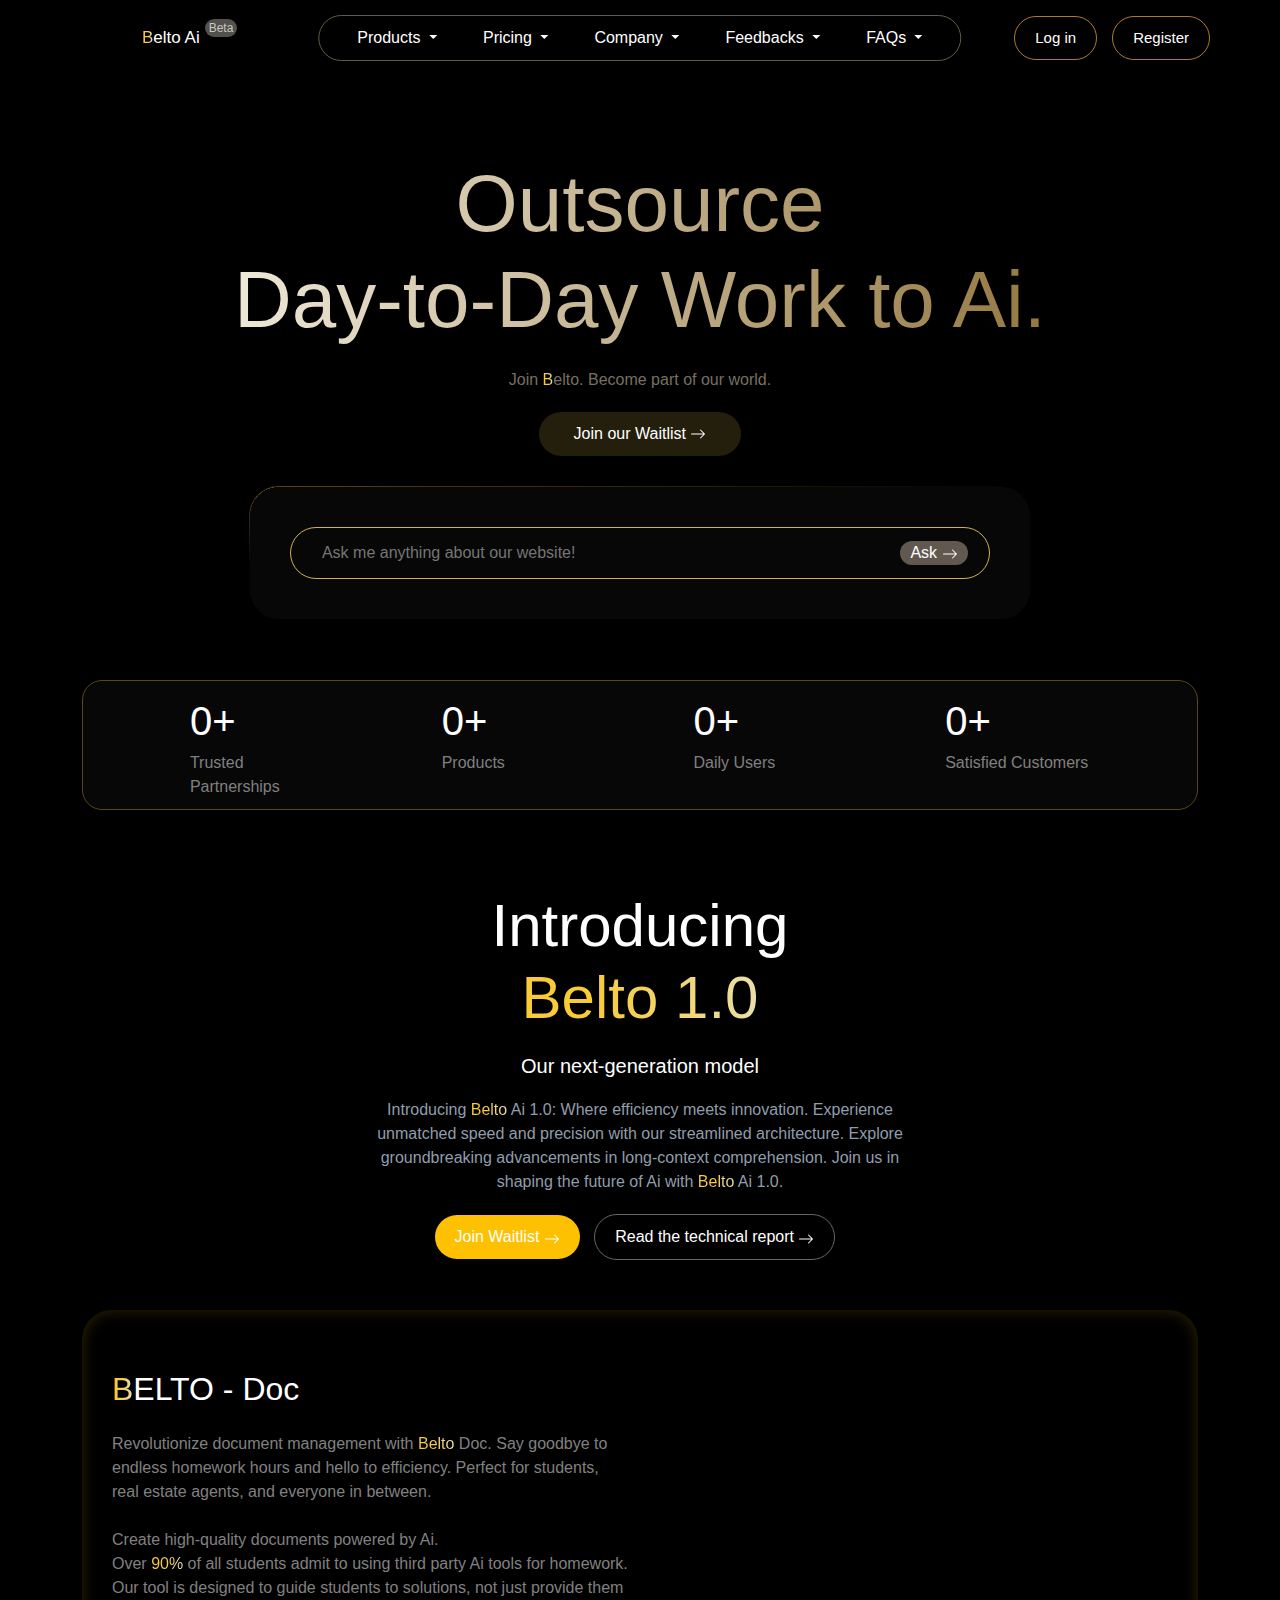
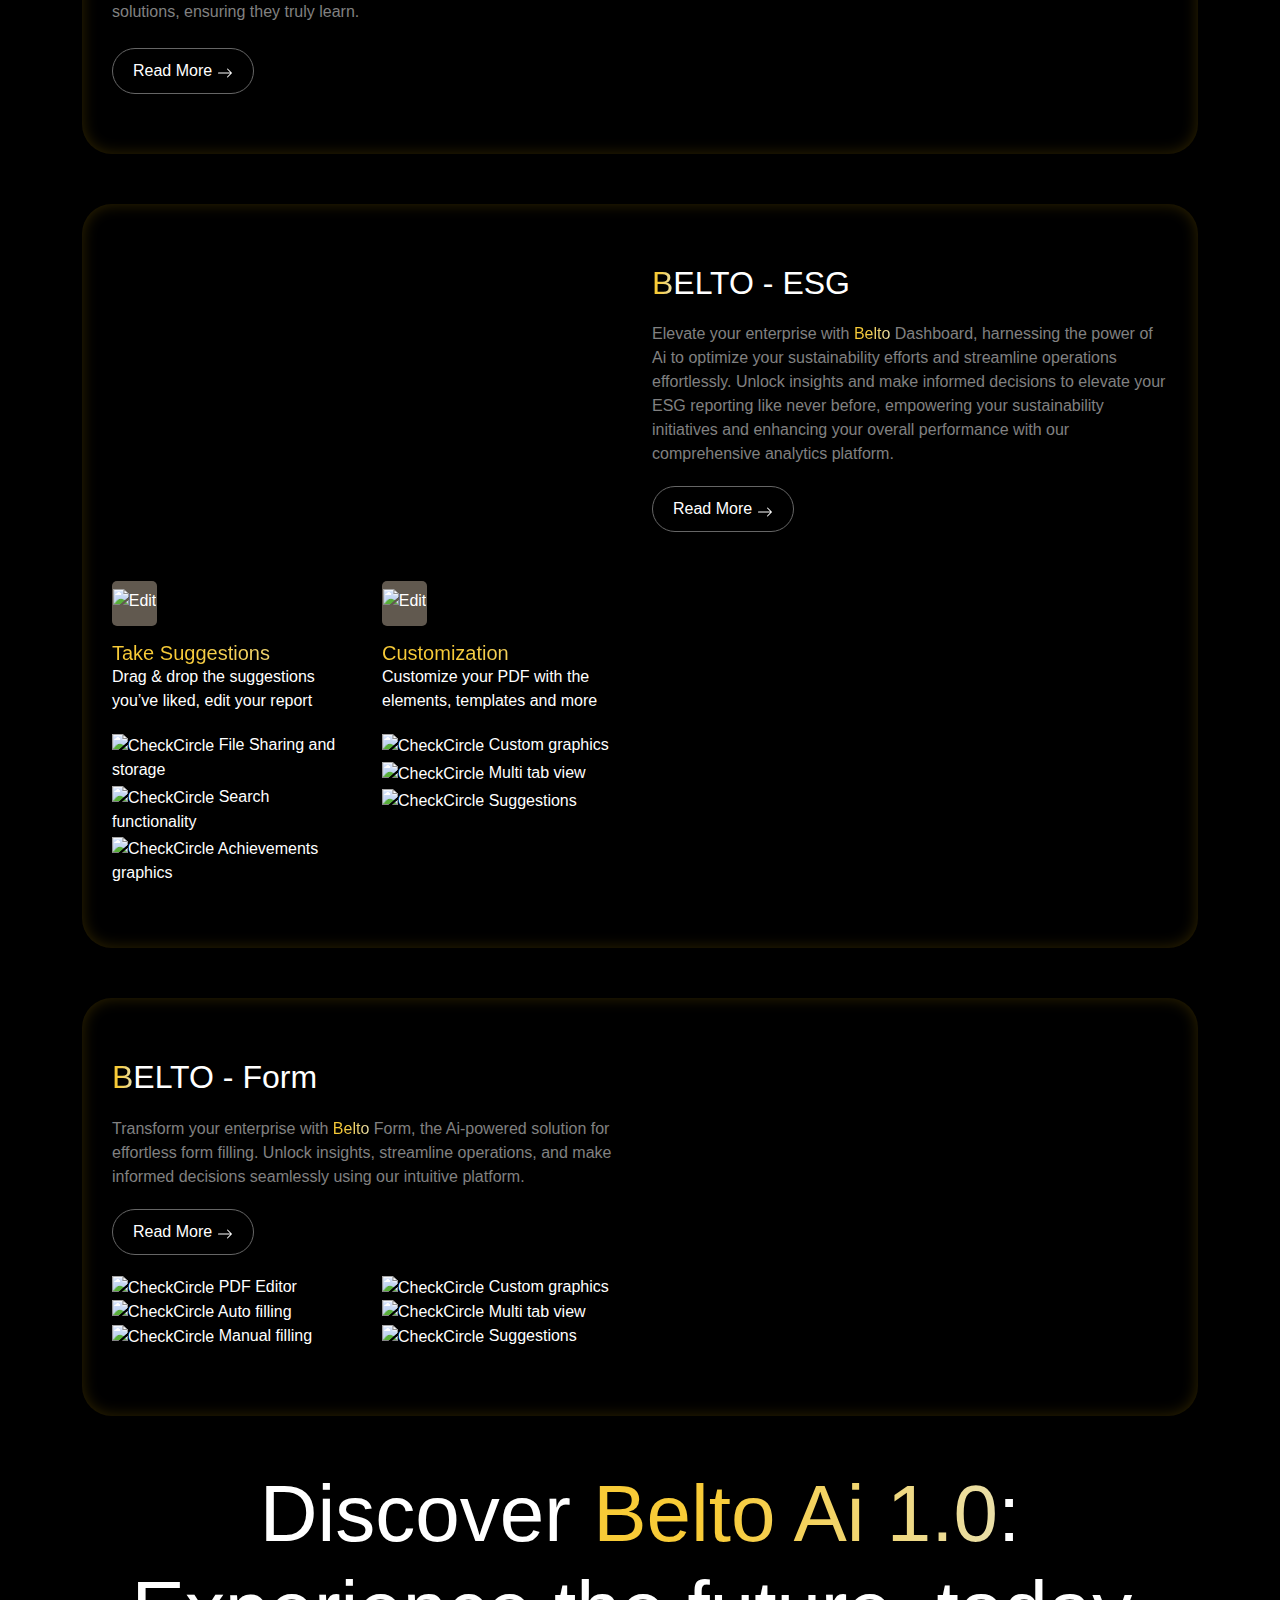
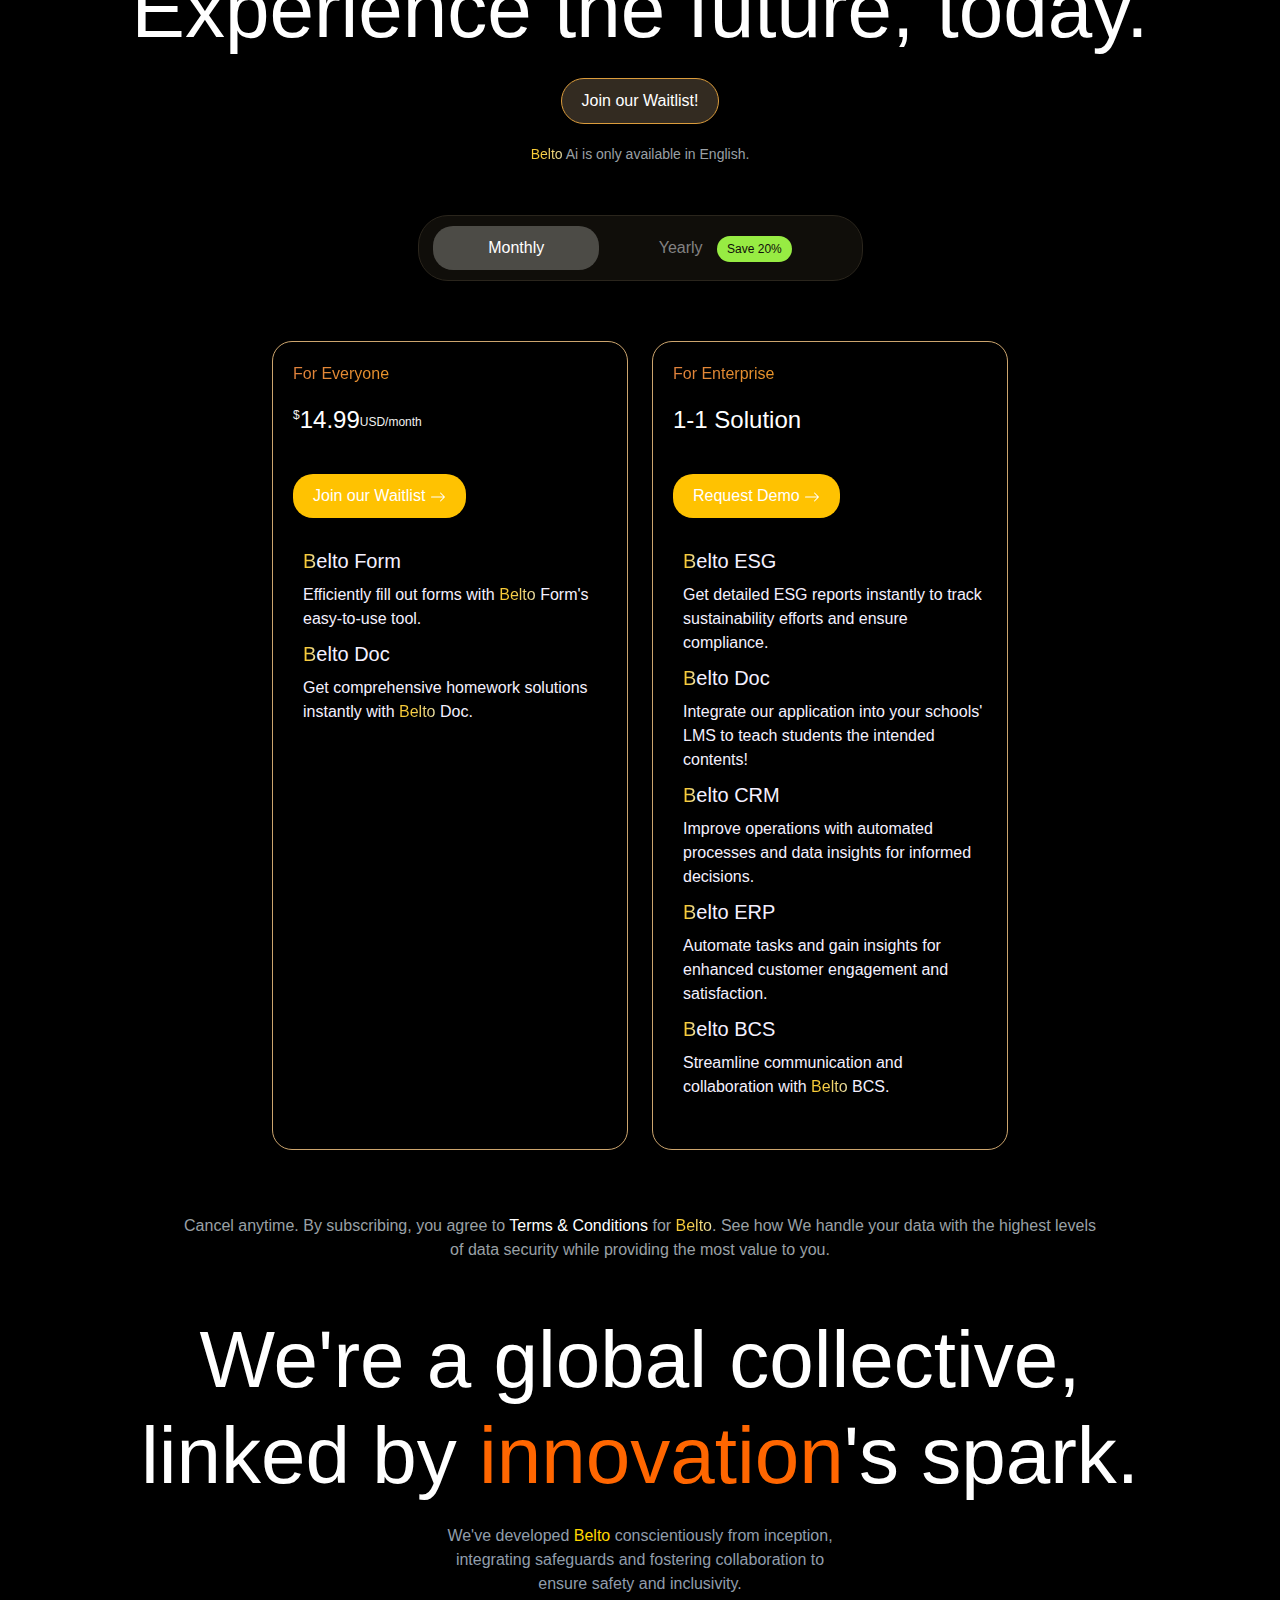
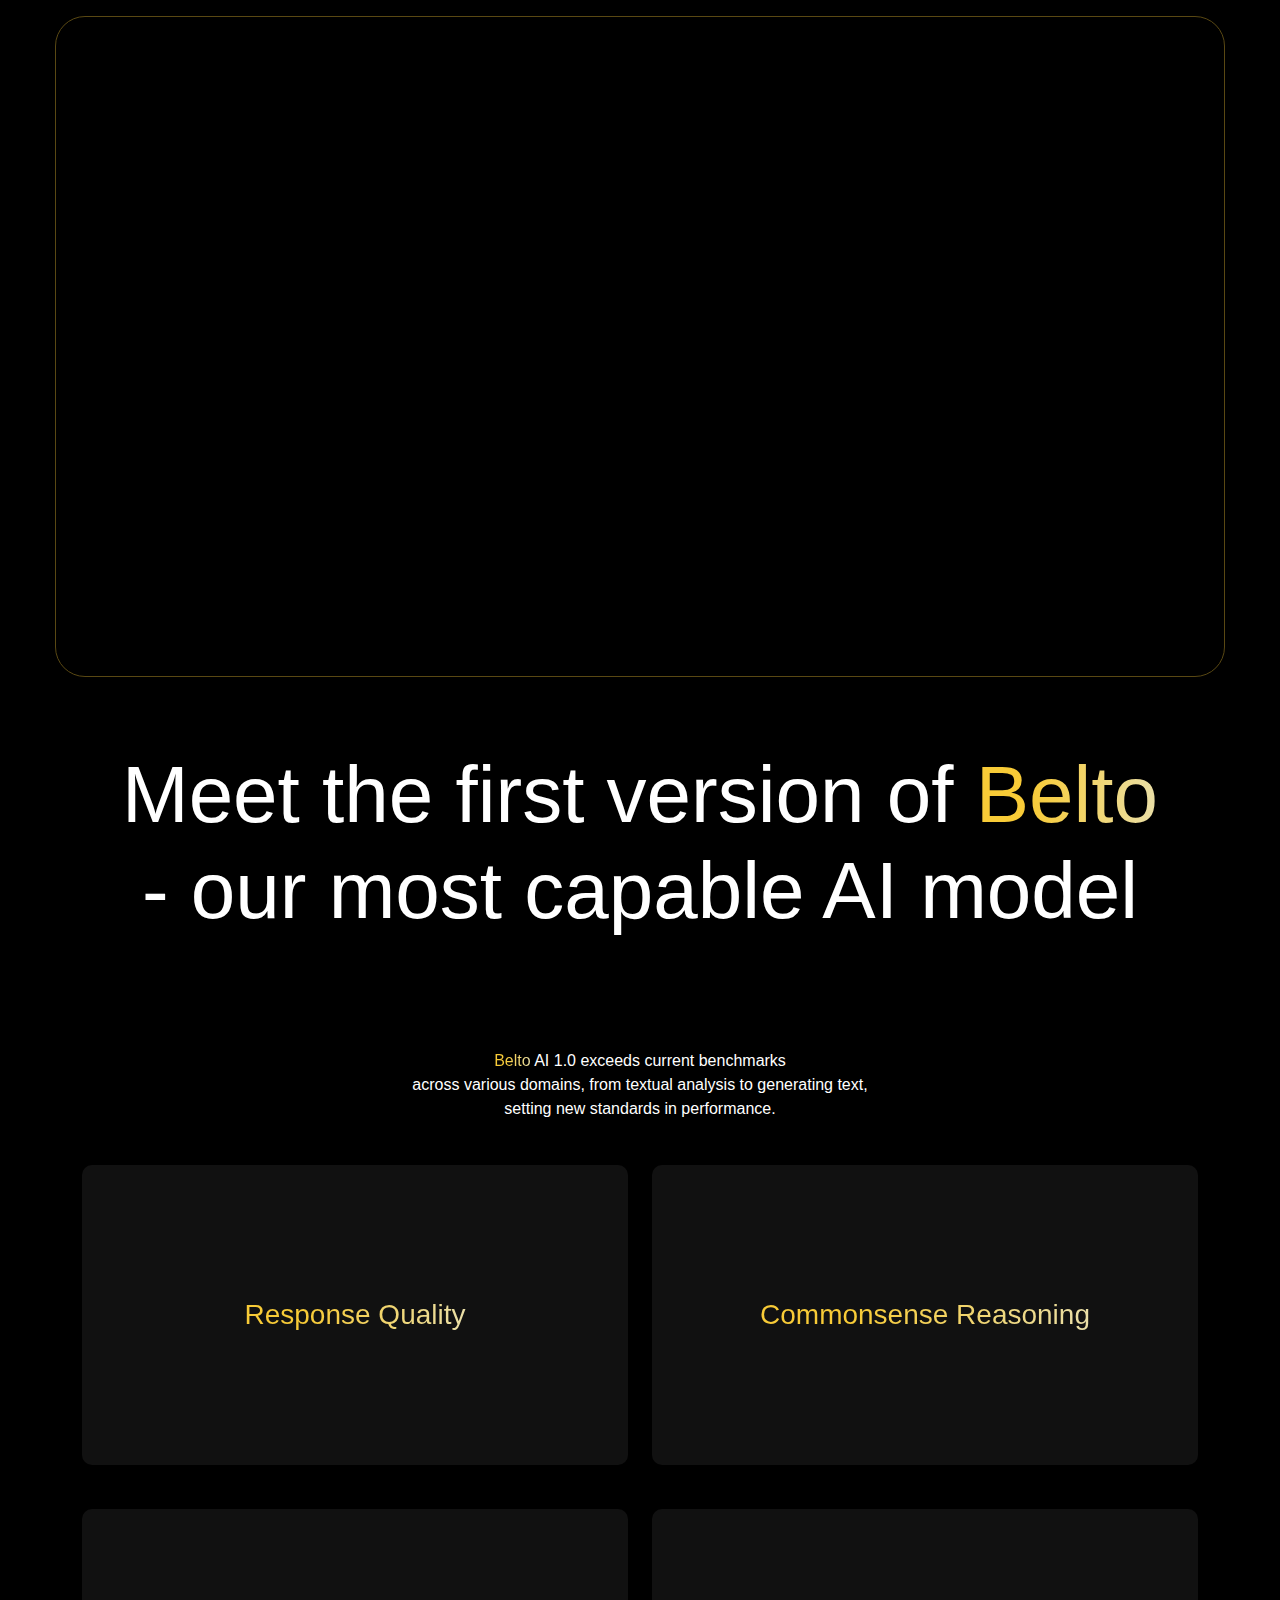
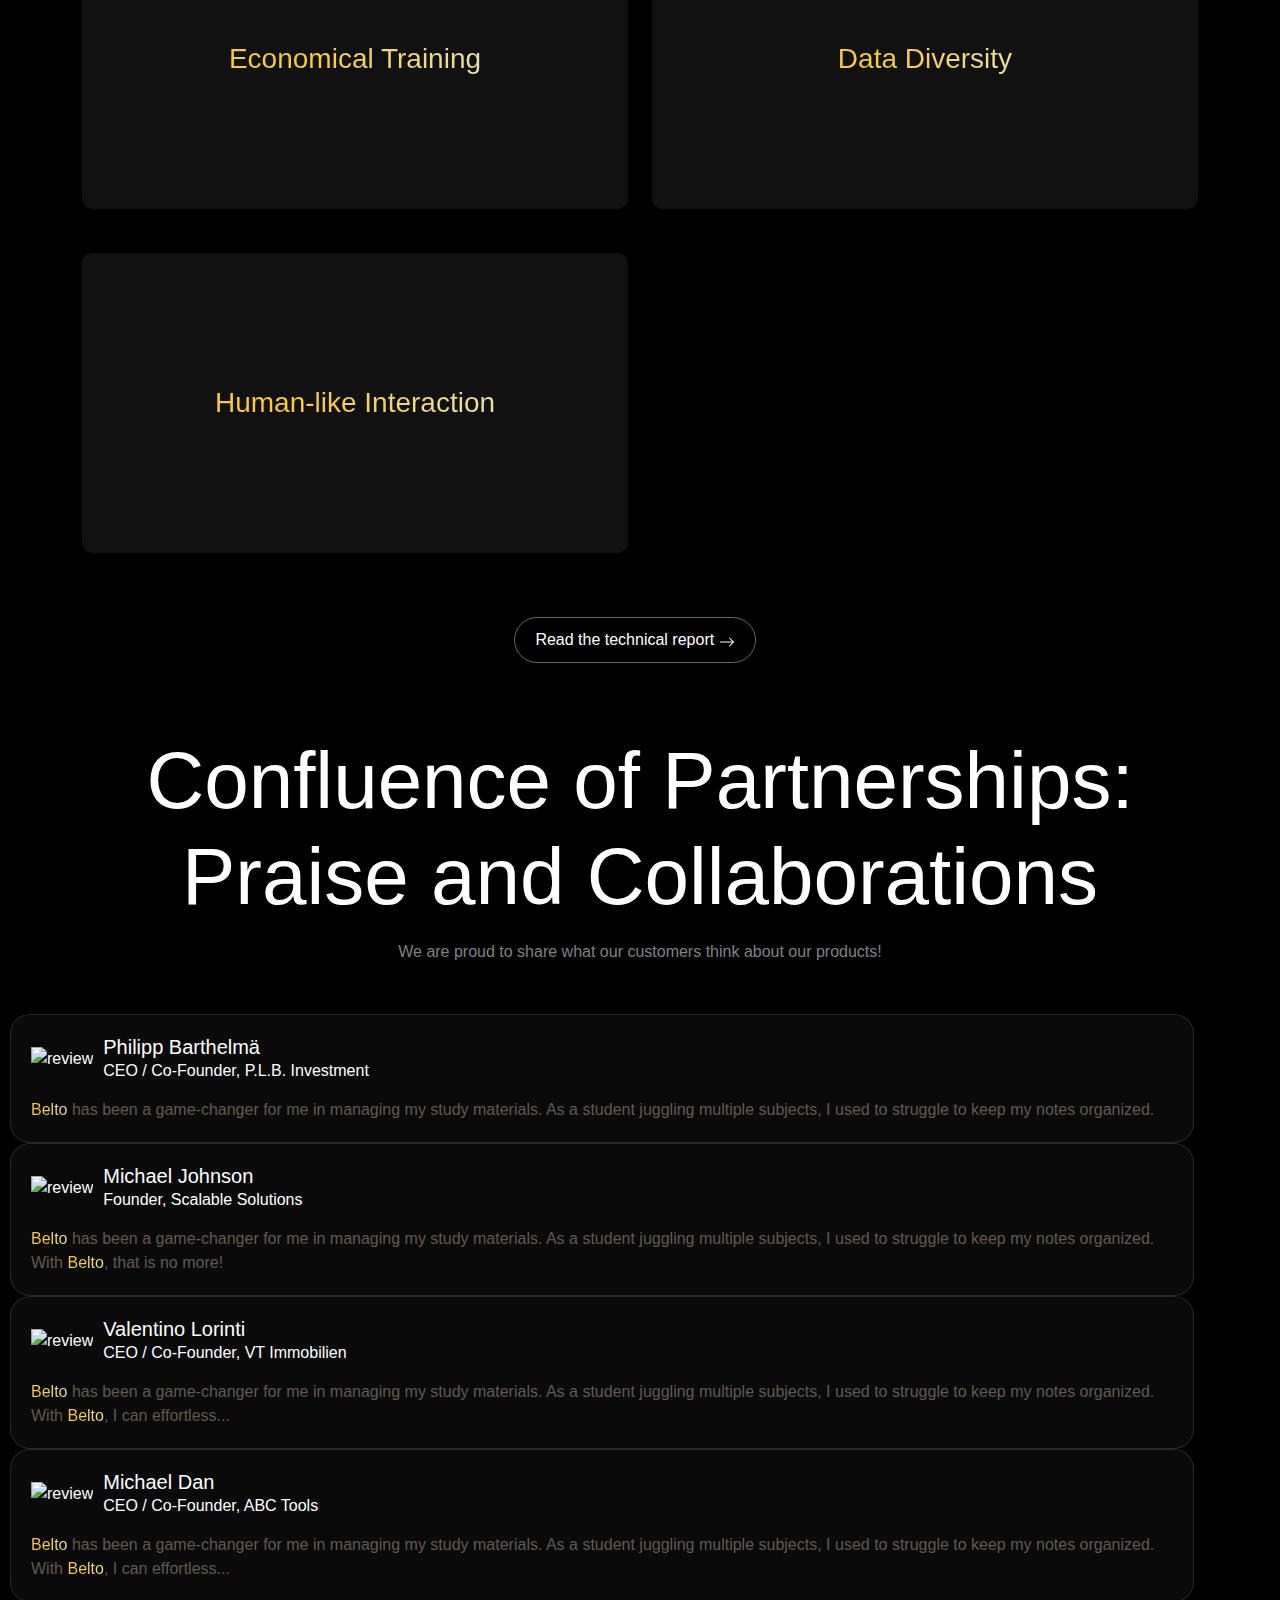
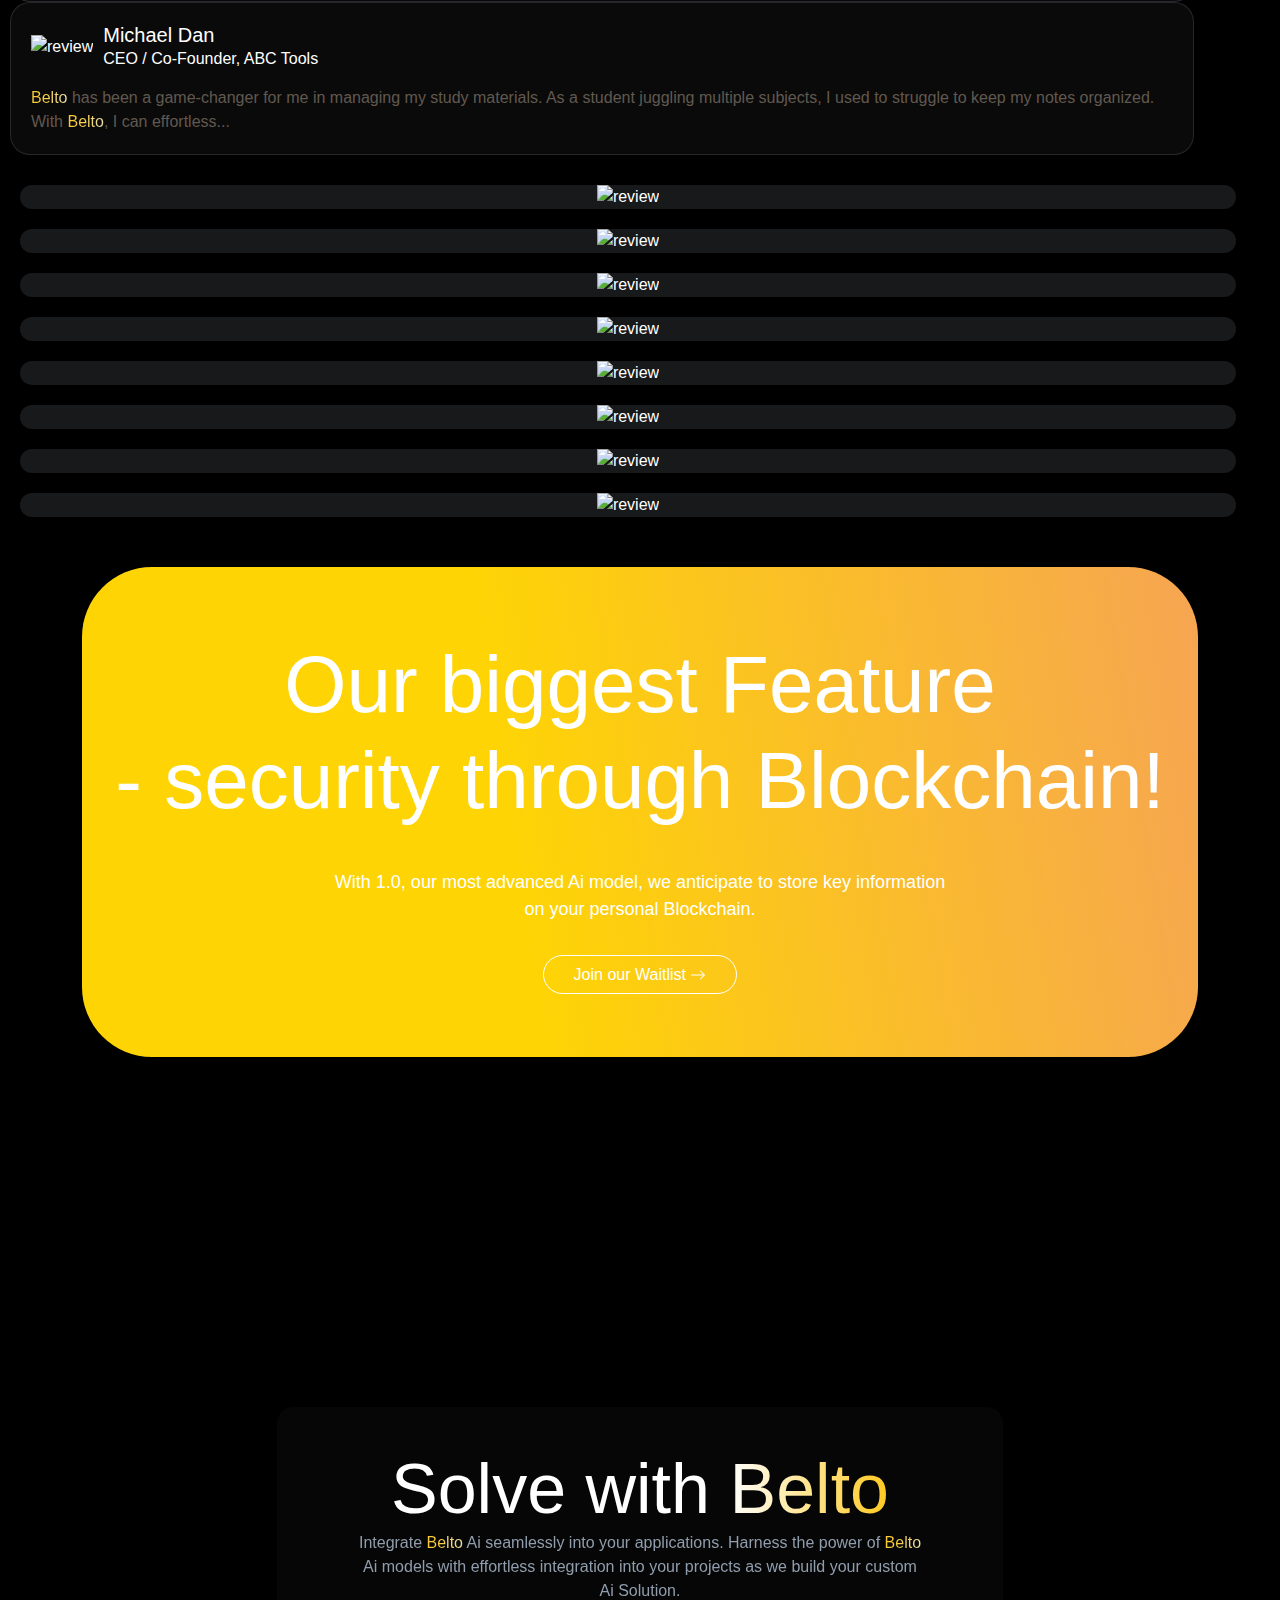
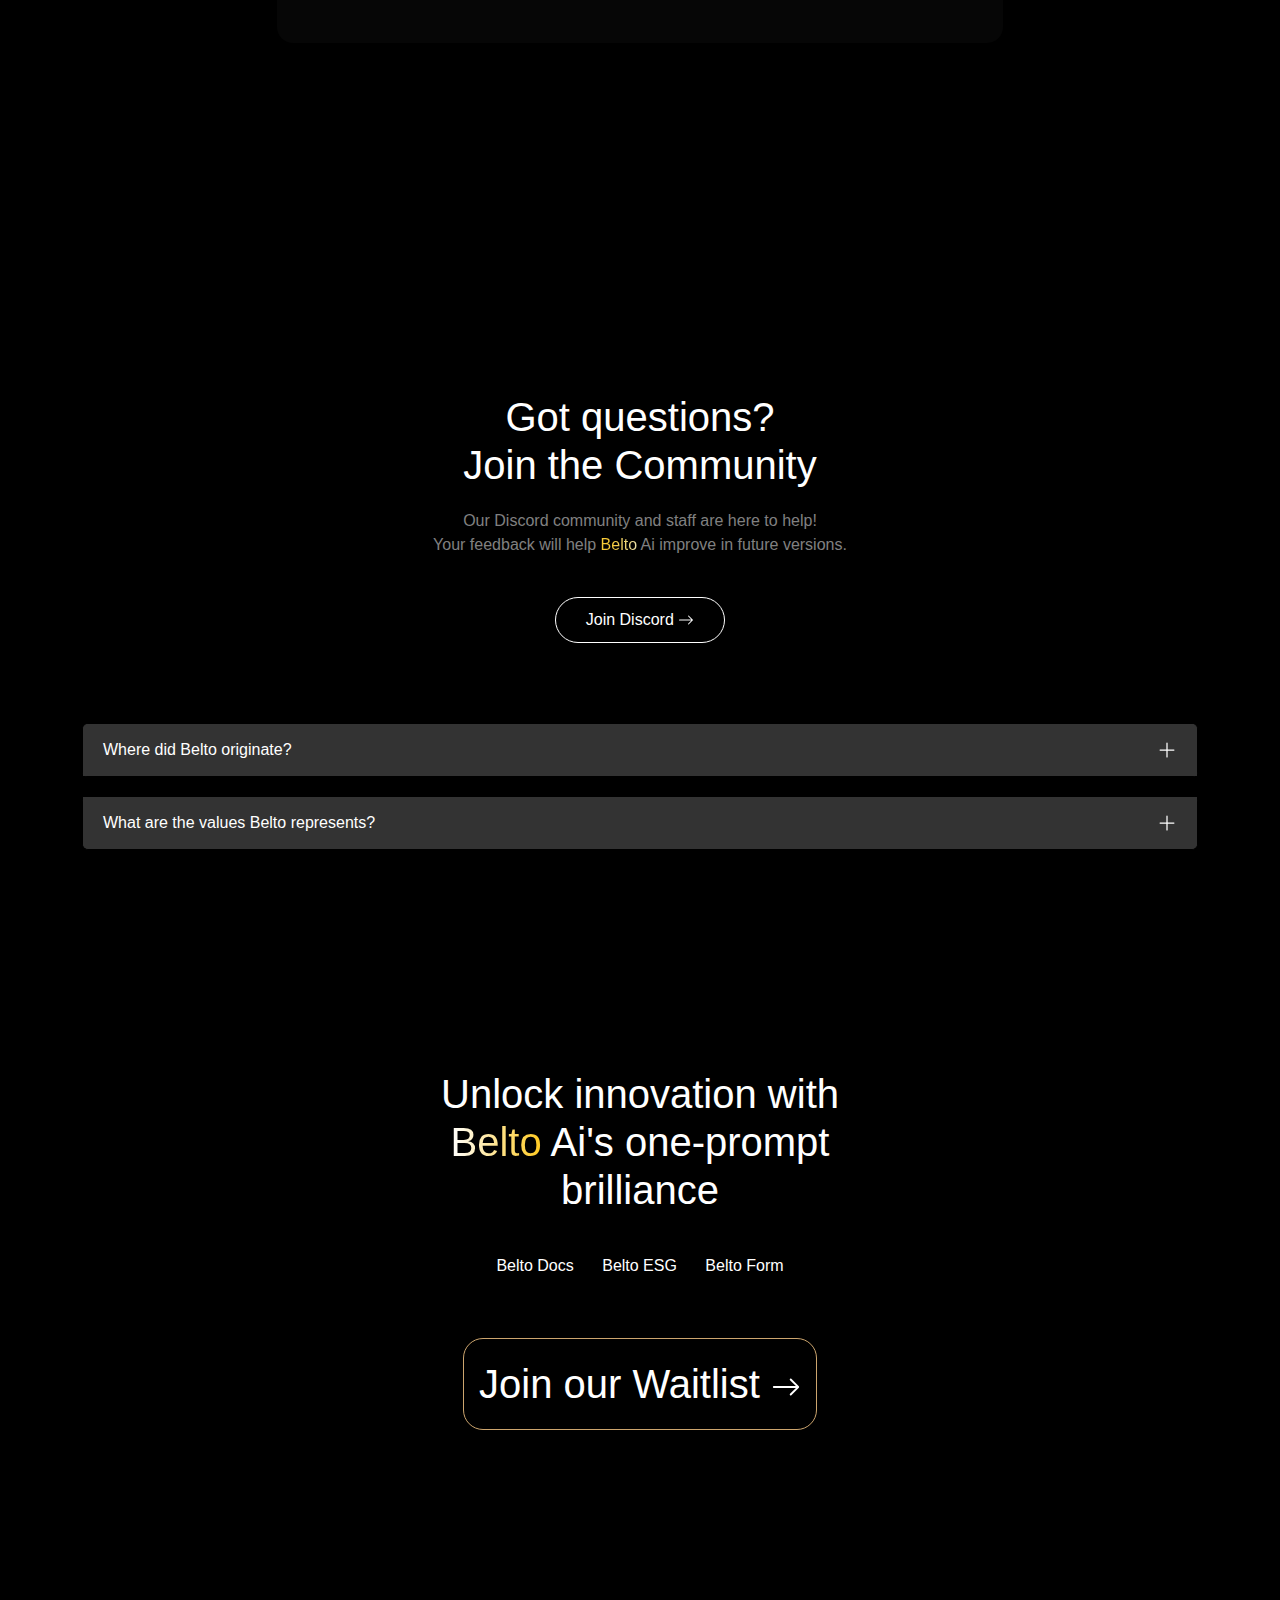
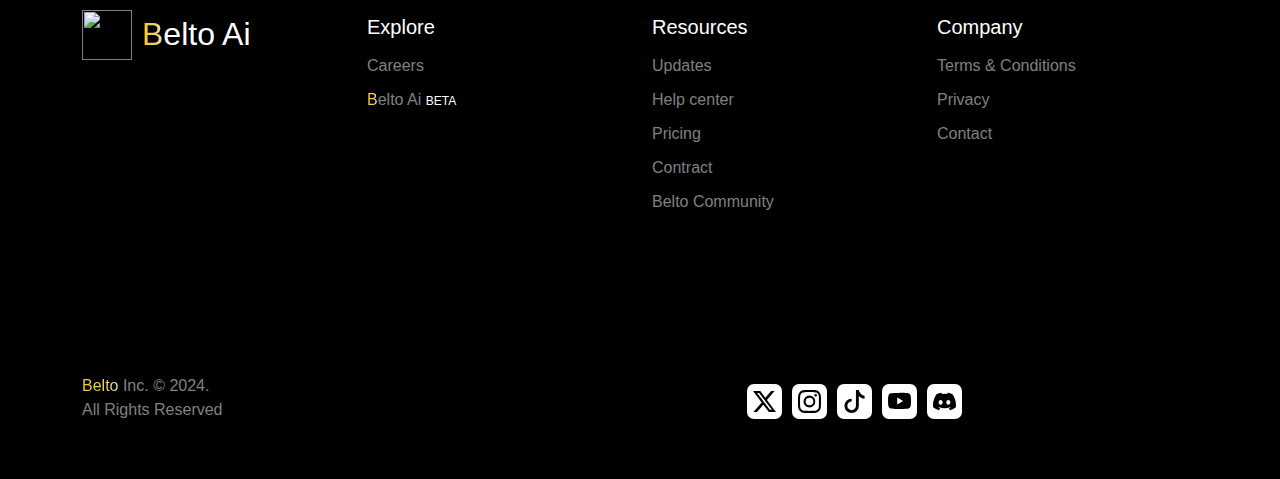
==== commit 809c57f2: "Add files via upload" ====
--- a/index.html
+++ b/index.html
@@ -1,1418 +1,1417 @@
-<!DOCTYPE html>
-<html lang="en">
-
-<head>
-    <meta charset="UTF-8">
-    <meta http-equiv="X-UA-Compatible" content="IE=edge">
-    <meta name="viewport" content="width=device-width, initial-scale=1.0">
-    <title>Belto - Leading Custom AI Solutions for Modern Businesses</title>
-
-    <!-- SEO Meta Tags -->
-    <meta name="description" content="Discover Belto World, your partner in custom AI solutions for document management and ESG reporting. Empower your business with AI.">
-    <meta name="keywords" content="custom AI, AI development, AI for business, document management AI, ESG reporting AI, Belto AI solutions">
-    <meta name="author" content="Belto World">
-    <link rel="canonical" href="https://www.belto.world">
-
-    <!-- Open Graph Meta Tags -->
-    <meta property="og:title" content="Belto World - Pioneering Custom AI Solutions">
-    <meta property="og:description" content="Belto World offers bespoke AI solutions to streamline your business processes. Learn more about our innovative AI platforms.">
-    <meta property="og:image" content="https://www.belto.world/assets/img/Container.png">
-    <meta property="og:url" content="https://www.belto.world">
-    <meta property="og:type" content="website">
-    <meta property="og:site_name" content="Belto">
-    <meta property="og:updated_time" content="2024-06-08T12:00:00+00:00">
-    <meta property="og:locale" content="en_US">
-
-    <!-- Twitter Card data -->
-    <meta name="twitter:card" content="summary_large_image">
-    <meta name="twitter:site" content="@BeltoWorld">
-    <meta name="twitter:creator" content="@BeltoWorld">
-
-    <!-- Additional SEO Meta Tags -->
-    <meta name="robots" content="index, follow">
-    <meta name="rating" content="general">
-    <meta name="revisit-after" content="7 days">
-    <meta name="distribution" content="global">
-
-    <!-- Structured Data for Logo and Company Information -->
-    <script type="application/ld+json">
-    {
-      "@context": "https://schema.org",
-      "@type": "Organization",
-      "name": "Belto World",
-      "url": "https://www.belto.world",
-      "logo": "https://www.belto.world/assets/img/Container.png",
-      "sameAs": [
-        "https://www.facebook.com/belto.world",
-        "https://www.twitter.com/belto.world",
-        "https://www.linkedin.com/company/belto.world",
-        "https://www.instagram.com/belto.world",
-        "https://www.instagram.com/belto.news/",
-        "https://www.tiktok.com/@belto.news?lang=en"
-      ]
-    }
-    </script>
-
-    <!-- External Resources -->
-    <link rel="preconnect" href="https://fonts.googleapis.com">
-    <link rel="preconnect" href="https://fonts.gstatic.com" crossorigin>
-    <link href="https://fonts.googleapis.com/css2?family=Inter:wght@100..900&display=swap" rel="stylesheet">
-    <link rel="stylesheet" href="https://cdnjs.cloudflare.com/ajax/libs/font-awesome/6.3.0/css/all.min.css">
-    <link href="https://cdn.jsdelivr.net/npm/bootstrap@5.3.3/dist/css/bootstrap.min.css" rel="stylesheet">
-    <link rel="stylesheet" href="https://cdnjs.cloudflare.com/ajax/libs/slick-carousel/1.9.0/slick.css">
-    <link rel="stylesheet" href="https://cdnjs.cloudflare.com/ajax/libs/slick-carousel/1.9.0/slick-theme.css">
-    <link rel="stylesheet" href="./assets/css/style.css">
-
-    <style>
-        /* Custom Styles */
-        .collapse {
-            transition: height 0.35s ease;
-        }
-
-        .collapsing {
-            height: 0;
-            overflow: hidden;
-            transition: height 0.35s ease;
-        }
-
-        .collapse.show {
-            height: auto;
-        }
-
-        .dropdown-menu {
-            background-color: #000;
-            border: none;
-        }
-
-        .dropdown-item {
-            color: #fff;
-        }
-
-        .dropdown-item:hover {
-            background-color: #ffd700;
-        }
-
-        .responsive-iframe {
-            width: 100%;
-            max-width: 600px;
-            height: auto;
-            aspect-ratio: 16 / 9;
-        }
-
-        .flip-card {
-            background-color: transparent;
-            width: 100%;
-            height: 300px;
-            perspective: 1000px;
-            margin-bottom: 20px;
-        }
-
-        .flip-card-inner {
-            position: relative;
-            width: 100%;
-            height: 100%;
-            text-align: center;
-            transition: transform 0.6s;
-            transform-style: preserve-3d;
-        }
-
-        .flip-card:hover .flip-card-inner,
-        .flip-card:focus .flip-card-inner,
-        .flip-card:active .flip-card-inner {
-            transform: rotateY(180deg);
-        }
-
-        .flip-card-front,
-        .flip-card-back {
-            position: absolute;
-            width: 100%;
-            height: 100%;
-            backface-visibility: hidden;
-            border-radius: 10px;
-        }
-
-        .flip-card-back {
-            transform: rotateY(180deg);
-        }
-
-        #preloader {
-            display: flex;
-            justify-content: center;
-            align-items: center;
-            background-color: #fff;
-            width: 100%;
-            height: 100vh;
-            position: fixed;
-            z-index: 9999;
-        }
-    </style>
-</head>
-
-<body>
-    <!-- preloader -->
-    <div id="preloader">
-        <div class="spinner-border" role="status">
-            <span class="visually-hidden">Loading...</span>
-        </div>
-    </div>
-
-    <!-- navigation starts-->
-    <nav class="navbar navbar-expand-lg" style="background-color: #000; color: #fff;">
-        <div class="container">
-            <a class="navbar-brand" href="#">
-                <div class="brand_r">
-                    <img class="img-fluid" src="./assets/img/Container.png" alt="">
-                    <p><span class="text_yellow">B</span>elto Ai</p>
-                    <span class="brand_l">Beta</span>
-                </div>
-            </a>
-            <button class="navbar-toggler" type="button" data-bs-toggle="collapse" data-bs-target="#navbarSupportedContent" aria-controls="navbarSupportedContent" aria-expanded="false" aria-label="Toggle navigation" style="border-color: #ffd700;">
-                <span class="navbar-toggler-icon" style="background-image: url('data:image/svg+xml;charset=utf8,%3Csvg viewBox%3D%220 0 30 30%22 xmlns%3D%22http://www.w3.org/2000/svg%22%3E%3Cpath stroke%3D%22%23ffd700%22 stroke-width%3D%222%22 stroke-linecap%3D%22round%22 stroke-miterlimit%3D%2210%22 d%3D%22M4 7h22M4 15h22M4 23h22%22/%3E%3C/svg%3E');"></span>
-            </button>
-            <div class="collapse navbar-collapse" id="navbarSupportedContent">
-                <ul class="navbar-nav m-auto">
-                    <li class="nav-item dropdown">
-                        <a class="nav-link dropdown-toggle" href="#" id="productDropdown" role="button" data-bs-toggle="dropdown" aria-expanded="false" style="color: #fff;">
-                            Products
-                        </a>
-                        <ul class="dropdown-menu" aria-labelledby="productDropdown">
-                            <li><a class="dropdown-item" href="#product1">Product 1</a></li>
-                            <li><a class="dropdown-item" href="#product2">Product 2</a></li>
-                            <li><a class="dropdown-item" href="#product3">Product 3</a></li>
-                        </ul>
-                    </li>
-                    <li class="nav-item dropdown">
-                        <a class="nav-link dropdown-toggle" href="#" id="pricingDropdown" role="button" data-bs-toggle="dropdown" aria-expanded="false" style="color: #fff;">
-                            Pricing
-                        </a>
-                        <ul class="dropdown-menu" aria-labelledby="pricingDropdown">
-                            <li><a class="dropdown-item" href="#pricing1">Pricing 1</a></li>
-                            <li><a class="dropdown-item" href="#pricing2">Pricing 2</a></li>
-                            <li><a class="dropdown-item" href="#pricing3">Pricing 3</a></li>
-                        </ul>
-                    </li>
-                    <li class="nav-item dropdown">
-                        <a class="nav-link dropdown-toggle" href="#" id="companyDropdown" role="button" data-bs-toggle="dropdown" aria-expanded="false" style="color: #fff;">
-                            Company
-                        </a>
-                        <ul class="dropdown-menu" aria-labelledby="companyDropdown">
-                            <li><a class="dropdown-item" href="#aboutUs">About Us</a></li>
-                            <li><a class="dropdown-item" href="#careers">Careers</a></li>
-                            <li><a class="dropdown-item" href="#blog">Blog</a></li>
-                        </ul>
-                    </li>
-                    <li class="nav-item dropdown">
-                        <a class="nav-link dropdown-toggle" href="#" id="feedbackDropdown" role="button" data-bs-toggle="dropdown" aria-expanded="false" style="color: #fff;">
-                            Feedbacks
-                        </a>
-                        <ul class="dropdown-menu" aria-labelledby="feedbackDropdown">
-                            <li><a class="dropdown-item" href="#testimonial1">Testimonial 1</a></li>
-                            <li><a class="dropdown-item" href="#testimonial2">Testimonial 2</a></li>
-                            <li><a class="dropdown-item" href="#testimonial3">Testimonial 3</a></li>
-                        </ul>
-                    </li>
-                    <li class="nav-item dropdown">
-                        <a class="nav-link dropdown-toggle" href="#" id="faqDropdown" role="button" data-bs-toggle="dropdown" aria-expanded="false" style="color: #fff;">
-                            FAQs
-                        </a>
-                        <ul class="dropdown-menu" aria-labelledby="faqDropdown">
-                            <li><a class="dropdown-item" href="#faq1">FAQ 1</a></li>
-                            <li><a class="dropdown-item" href="#faq2">FAQ 2</a></li>
-                            <li><a class="dropdown-item" href="#faq3">FAQ 3</a></li>
-                        </ul>
-                    </li>
-                </ul>
-                <div class="d-flex my-2 my-lg-0 nav_btns">
-                    <a href="comingsoon.html" class="btn_login btn_signup" style="color: #fff;">Log in</a>
-                    <a href="comingsoon.html" class="btn_signup" style="color: #fff;">Register</a>
-                </div>
-            </div>
-        </div>
-    </nav>
-    <!-- navigation ends-->
-
-    <!-- banner starts -->
-    <section id="banner">
-        <div class="container text-center">
-            <h1>Outsource <br>Day-to-Day Work to Ai.</h1>
-            <p>Join <span class="text_yellow">B</span>elto. Become part of our world.</p>
-            <a href="waitlist.html" class="btn_free_trial">
-                Join our Waitlist
-                <svg xmlns="http://www.w3.org/2000/svg" width="16" height="16" fill="currentColor" class="bi bi-arrow-right" viewBox="0 0 16 16">
-                    <path fill-rule="evenodd" d="M1 8a.5.5 0 0 1 .5-.5h11.793l-3.147-3.146a.5.5 0 0 1 .708-.708l4 4a.5.5 0 0 1 0 .708l-4 4a.5.5 0 0 1-.708-.708L13.293 8.5H1.5A.5.5 0 0 1 1 8"></path>
-                </svg>
-            </a>
-            <div class="ai_chat">
-                <form action="">
-                    <img class="img-fluid" src="./assets/img/Vector.png" alt="">
-                    <input type="text" placeholder="Ask me anything about our website!">
-                    <button type="button" class="btn btn-primary" data-bs-toggle="modal" data-bs-target="#staticBackdrop">
-                        Ask
-                        <svg xmlns="http://www.w3.org/2000/svg" width="16" height="16" fill="currentColor" class="bi bi-arrow-right" viewBox="0 0 16 16">
-                            <path fill-rule="evenodd" d="M1 8a.5.5 0 0 1 .5-.5h11.793l-3.147-3.146a.5.5 0 0 1 .708-.708l4 4a.5.5 0 0 1 0 .708l-4 4a.5.5 0 0 1-.708-.708L13.293 8.5H1.5A.5.5 0 0 1 1 8"></path>
-                        </svg>
-                    </button>
-                </form>
-            </div>
-            <!-- Button trigger modal -->
-
-            <!-- Modal -->
-            <div class="modal fade" id="staticBackdrop" data-bs-backdrop="static" data-bs-keyboard="false" tabindex="-1" aria-labelledby="staticBackdropLabel" aria-hidden="true">
-                <div class="modal-dialog modal-dialog-centered">
-                    <div class="modal-content">
-                        <div class="modal-header">
-                            <h1 class="modal-title fs-5" id="staticBackdropLabel">Chat Ai</h1>
-                            <svg type="button" class="btn-close" data-bs-dismiss="modal" aria-label="Close" xmlns="http://www.w3.org/2000/svg" fill="currentColor" class="bi bi-x-lg" viewBox="0 0 16 16">
-                                <path d="M2.146 2.854a.5.5 0 1 1 .708-.708L8 7.293l5.146-5.147a.5.5 0 0 1 .708.708L8.707 8l5.147 5.146a.5.5 0 0 1-.708.708L7.293 8z"></path>
-                            </svg>
-                        </div>
-                        <div class="modal-body">
-                            Sorry, this feature will be coming soon!
-                        </div>
-                    </div>
-                </div>
-            </div>
-        </div>
-    </section>
-    <!-- banner ends -->
-
-    <!-- counterup starts -->
-    <section id="counter">
-        <div class="container">
-            <div class="counter_wrapper">
-                <div class="counter">
-                    <span class="count" data-target="4">0</span><span>+</span>
-                    <p>Trusted Partnerships</p>
-                </div>
-                <div class="counter">
-                    <span class="count" data-target="7">0</span><span>+</span>
-                    <p>Products</p>
-                </div>
-                <div class="counter">
-                    <span class="count" data-target="40000">0</span><span>+</span>
-                    <p>Daily Users</p>
-                </div>
-                <div class="counter">
-                    <span class="count" data-target="1">0</span><span>+</span>
-                    <p>Satisfied Customers</p>
-                </div>
-            </div>
-        </div>
-    </section>
-    <!-- counterup ends -->
-
-    <!-- introducing starts -->
-    <section id="introducing">
-        <div id="product">
-            <div class="container text-center">
-                <div class="row">
-                    <div class="col-md-8 col-lg-6 px-2 offset-md-2 offset-lg-3">
-                        <h1>Introducing<br><span>Belto 1.0</span></h1>
-                        <h5>Our next-generation model</h5>
-                        <p>
-                            Introducing <span class="text_yellow">Belto</span> Ai 1.0: Where efficiency meets innovation.
-                            Experience unmatched speed and precision with our streamlined architecture. Explore
-                            groundbreaking advancements in long-context comprehension. Join us in shaping the future of Ai
-                            with <span class="text_yellow">Belto</span> Ai 1.0.
-                        </p>
-                        <a href="waitlist.html" class="btn_try_belto">
-                            Join Waitlist
-                            <svg xmlns="http://www.w3.org/2000/svg" width="16" height="16" fill="currentColor" class="bi bi-arrow-right" viewBox="0 0 16 16">
-                                <path fill-rule="evenodd" d="M1 8a.5.5 0 0 1 .5-.5h11.793l-3.147-3.146a.5.5 0 0 1 .708-.708l4 4a.5.5 0 0 1 0 .708l-4 4a.5.5 0 0 1-.708-.708L13.293 8.5H1.5A.5.5 0 0 1 1 8"></path>
-                            </svg>
-                        </a>
-                        <a href="comingsoon.html" class="btn_read_report">
-                            Read the technical report
-                            <svg xmlns="http://www.w3.org/2000/svg" width="16" height="16" fill="currentColor" class="bi bi-arrow-right" viewBox="0 0 16 16">
-                                <path fill-rule="evenodd" d="M1 8a.5.5 0 0 1 .5-.5h11.793l-3.147-3.146a.5.5 0 0 1 .708-.708l4 4a.5.5 0 0 1 0 .708l-4 4a.5.5 0 0 1-.708-.708L13.293 8.5H1.5A.5.5 0 0 1 1 8"></path>
-                            </svg>
-                        </a>
-                    </div>
-                </div>
-            </div>
-        </div>
-    </section>
-    <!-- introducing ends -->
-
-    <!-- belto doc starts -->
-    <section id="doc">
-        <div class="container">
-            <div class="doc_container inset_cont">
-                <div class="row">
-                    <div class="col-md-12 col-lg-6">
-                        <div class="doc_l">
-                            <h2>
-                                <span class="text_yellow">B</span>ELTO - Doc
-                            </h2>
-                            <p class="text_revo py-4">
-                                Revolutionize document management with <span class="text_yellow">Belto</span> Doc. Say
-                                goodbye to endless homework hours and hello to efficiency. Perfect for students, real
-                                estate agents, and everyone in between.
-                            </p>
-                            <p>Create high-quality documents powered by Ai.</p>
-                            <p>Over <span class="text_yellow">90%</span> of all students admit to using third party Ai
-                                tools for homework. Our tool is designed to guide students to solutions, not just provide
-                                them solutions, ensuring they truly learn.</p>
-                            <br>
-                            <a href="comingsoon.html" class="btn_read_report">
-                                Read More
-                                <svg xmlns="http://www.w3.org/2000/svg" width="16" height="16" fill="currentColor" class="bi bi-arrow-right" viewBox="0 0 16 16">
-                                    <path fill-rule="evenodd" d="M1 8a.5.5 0 0 1 .5-.5h11.793l-3.147-3.146a.5.5 0 0 1 .708-.708l4 4a.5.5 0 0 1 0 .708l-4 4a.5.5 0 0 1-.708-.708L13.293 8.5H1.5A.5.5 0 0 1 1 8"></path>
-                                </svg>
-                            </a>
-                        </div>
-                    </div>
-                    <div class="col-md-12 col-lg-6">
-                        <div class="doc_r">
-                            <iframe class="responsive-iframe" src="https://www.youtube.com/embed/xQimWfRcIYk?si=my26l3J71FYmfHXg" title="YouTube video player" frameborder="0" allow="accelerometer; autoplay; clipboard-write; encrypted-media; gyroscope; picture-in-picture; web-share" referrerpolicy="strict-origin-when-cross-origin" allowfullscreen></iframe>
-                        </div>
-                    </div>
-                </div>
-            </div>
-        </div>
-    </section>
-    <style>
-        .responsive-iframe {
-            width: 100%;
-            max-width: 600px;
-            height: auto;
-            aspect-ratio: 16 / 9;
-        }
-    </style>
-    <!-- belto doc ends -->
-
-    <!-- belto esg starts -->
-    <section id="esg">
-        <div class="container">
-            <div class="esg_container inset_cont">
-                <div class="esg_t">
-                    <div class="row">
-                        <div class="col-md-6">
-                            <div class="esg_l">
-                                <iframe class="responsive-iframe" src="https://www.youtube.com/embed/Tidx49wFMzI?si=TXSxFpgga_xxyYOd" title="YouTube video player" frameborder="0" allow="accelerometer; autoplay; clipboard-write; encrypted-media; gyroscope; picture-in-picture; web-share" referrerpolicy="strict-origin-when-cross-origin" allowfullscreen></iframe>
-                            </div>
-                        </div>
-                        <div class="col-md-6">
-                            <div class="esg_r">
-                                <h2>
-                                    <span class="text_yellow">B</span>ELTO - ESG
-                                </h2>
-                                <p class="">
-                                    Elevate your enterprise with <span class="text_yellow">Belto</span> Dashboard,
-                                    harnessing the power of Ai to optimize your sustainability efforts and streamline
-                                    operations effortlessly. Unlock insights and make informed decisions to elevate your
-                                    ESG reporting like never before, empowering your sustainability initiatives and
-                                    enhancing your overall performance with our comprehensive analytics platform.
-                                </p>
-                                <a href="comingsoon.html" class="btn_read_report">
-                                    Read More
-                                    <svg xmlns="http://www.w3.org/2000/svg" width="16" height="16" fill="currentColor" class="bi bi-arrow-right" viewBox="0 0 16 16">
-                                        <path fill-rule="evenodd" d="M1 8a.5.5 0 0 1 .5-.5h11.793l-3.147-3.146a.5.5 0 0 1 .708-.708l4 4a.5.5 0 0 1 0 .708l-4 4a.5.5 0 0 1-.708-.708L13.293 8.5H1.5A.5.5 0 0 1 1 8"></path>
-                                    </svg>
-                                </a>
-                            </div>
-                        </div>
-                    </div>
-                </div>
-                <div class="esg_b">
-                    <div class="row">
-                        <div class="col-md-6">
-                            <div class="esg_l">
-                                <div class="row">
-                                    <div class="col-6 col-sm-6">
-                                        <div class="icon">
-                                            <img class="img-fluid" src="./assets/img/Notepad.png" alt="Edit">
-                                        </div>
-                                        <h5 class="text_yellow">Take Suggestions</h5>
-                                        <p>
-                                            Drag & drop the suggestions you’ve liked, edit your report
-                                        </p>
-                                        <div class="checks">
-                                            <p>
-                                                <img class="img-fluid" src="./assets/img/CheckCircle.png" alt="CheckCircle">
-                                                File Sharing and storage
-                                            </p>
-                                            <p>
-                                                <img class="img-fluid" src="./assets/img/CheckCircle.png" alt="CheckCircle">
-                                                Search functionality
-                                            </p>
-                                            <p>
-                                                <img class="img-fluid" src="./assets/img/CheckCircle.png" alt="CheckCircle">
-                                                Achievements graphics
-                                            </p>
-                                        </div>
-                                    </div>
-                                    <div class="col-6 col-sm-6">
-                                        <div class="icon">
-                                            <img class="img-fluid" src="./assets/img/edit ai.png" alt="Edit">
-                                        </div>
-                                        <h5 class="text_yellow">Customization</h5>
-                                        <p>
-                                            Customize your PDF with the elements, templates and more
-                                        </p>
-                                        <div class="checks">
-                                            <p>
-                                                <img class="img-fluid" src="./assets/img/CheckCircle.png" alt="CheckCircle">
-                                                Custom graphics
-                                            </p>
-                                            <p>
-                                                <img class="img-fluid" src="./assets/img/CheckCircle.png" alt="CheckCircle">
-                                                Multi tab view
-                                            </p>
-                                            <p>
-                                                <img class="img-fluid" src="./assets/img/CheckCircle.png" alt="CheckCircle">
-                                                Suggestions
-                                            </p>
-                                        </div>
-                                    </div>
-                                </div>
-                            </div>
-                        </div>
-                        <div class="col-md-6">
-                            <div class="esg_r">
-                                <iframe class="responsive-iframe" src="https://www.youtube.com/embed/qN1gyF7kt_I?si=MFRzlRe5tZ-Iqu4P" title="YouTube video player" frameborder="0" allow="accelerometer; autoplay; clipboard-write; encrypted-media; gyroscope; picture-in-picture; web-share" referrerpolicy="strict-origin-when-cross-origin" allowfullscreen></iframe>
-                            </div>
-                        </div>
-                    </div>
-                </div>
-            </div>
-        </div>
-    </section>
-    <style>
-        .responsive-iframe {
-            width: 100%;
-            max-width: 600px;
-            height: auto;
-            aspect-ratio: 16 / 9;
-        }
-    </style>
-    <!-- belto esg ends -->
-
-    <!-- belto form starts -->
-    <section id="belto_form">
-        <div class="container">
-            <div class="form_container inset_cont">
-                <div class="row">
-                    <div class="col-md-6">
-                        <div class="form_l">
-                            <h2>
-                                <span class="text_yellow">B</span>ELTO - Form
-                            </h2>
-                            <p class="transform">
-                                Transform your enterprise with <span class="text_yellow">Belto</span> Form, the Ai-powered
-                                solution for effortless form filling. Unlock insights, streamline operations, and make
-                                informed decisions seamlessly using our intuitive platform.
-                            </p>
-                            <a href="comingsoon.html" class="btn_read_report">
-                                Read More
-                                <svg xmlns="http://www.w3.org/2000/svg" width="16" height="16" fill="currentColor" class="bi bi-arrow-right" viewBox="0 0 16 16">
-                                    <path fill-rule="evenodd" d="M1 8a.5.5 0 0 1 .5-.5h11.793l-3.147-3.146a.5.5 0 0 1 .708-.708l4 4a.5.5 0 0 1 0 .708l-4 4a.5.5 0 0 1-.708-.708L13.293 8.5H1.5A.5.5 0 0 1 1 8"></path>
-                                </svg>
-                            </a>
-                            <div class="row">
-                                <div class="col-6 col-sm-6">
-                                    <div class="checks">
-                                        <p>
-                                            <img class="img-fluid" src="./assets/img/CheckCircle.png" alt="CheckCircle">
-                                            PDF Editor
-                                        </p>
-                                        <p>
-                                            <img class="img-fluid" src="./assets/img/CheckCircle.png" alt="CheckCircle">
-                                            Auto filling
-                                        </p>
-                                        <p>
-                                            <img class="img-fluid" src="./assets/img/CheckCircle.png" alt="CheckCircle">
-                                            Manual filling
-                                        </p>
-                                    </div>
-                                </div>
-                                <div class="col-6 col-sm-6">
-                                    <div class="checks">
-                                        <p>
-                                            <img class="img-fluid" src="./assets/img/CheckCircle.png" alt="CheckCircle">
-                                            Custom graphics
-                                        </p>
-                                        <p>
-                                            <img class="img-fluid" src="./assets/img/CheckCircle.png" alt="CheckCircle">
-                                            Multi tab view
-                                        </p>
-                                        <p>
-                                            <img class="img-fluid" src="./assets/img/CheckCircle.png" alt="CheckCircle">
-                                            Suggestions
-                                        </p>
-                                    </div>
-                                </div>
-                            </div>
-                        </div>
-                    </div>
-                    <div class="col-md-6">
-                        <div class="form_r">
-                            <iframe class="responsive-iframe" src="https://www.youtube.com/embed/iemq7FHO6r4?si=v8ZI_SRh1PQTP3_1" title="YouTube video player" frameborder="0" allow="accelerometer; autoplay; clipboard-write; encrypted-media; gyroscope; picture-in-picture; web-share" referrerpolicy="strict-origin-when-cross-origin" allowfullscreen></iframe>
-                        </div>
-                    </div>
-                </div>
-            </div>
-        </div>
-    </section>
-    <style>
-        .responsive-iframe {
-            width: 100%;
-            max-width: 600px;
-            height: auto;
-            aspect-ratio: 16 / 9;
-        }
-    </style>
-    <!-- belto form ends -->
-
-    <!-- discover starts -->
-    <section id="discover">
-        <div id="pricing">
-            <div class="container">
-                <div class="text-center">
-                    <h1>
-                        Discover <span>Belto Ai 1.0</span>: Experience the future, today.
-                    </h1>
-                    <a href="waitlist.html" class="btn_try">Join our Waitlist!</a>
-                    <p class="d_p">
-                        <span class="text_yellow">Belto</span> Ai is only available in English.
-                    </p>
-                </div>
-                <div class="selection">
-                    <div class="btn_selects text-center">
-                        <button class="btn_select active" data-package="monthly">Monthly</button>
-                        <button class="btn_select" data-package="yearly">Yearly <span>Save 20%</span></button>
-                    </div>
-                    <div class="monthly_packages active">
-                        <div class="row">
-                            <div class="col-md-6 col-lg-4 col-sm-12 offset-lg-2 mb-4">
-                                <div class="package">
-                                    <p class="p_t">For Everyone</p>
-                                    <div class="price d-flex">
-                                        <p class="d_icon">$</p>
-                                        <h4>14.99</h4>
-                                        <p class="time">USD/month</p>
-                                    </div>
-                                    <a href="waitlist.html" class="btn_demo yellow_btn">
-                                        Join our Waitlist
-                                        <svg xmlns="http://www.w3.org/2000/svg" width="16" height="16" fill="currentColor" class="bi bi-arrow-right" viewBox="0 0 16 16">
-                                            <path fill-rule="evenodd" d="M1 8a.5.5 0 0 1 .5-.5h11.793l-3.147-3.146a.5.5 0 0 1 .708-.708l4 4a.5.5 0 0 1 0 .708l-4 4a.5.5 0 0 1-.708-.708L13.293 8.5H1.5A.5.5 0 0 1 1 8"></path>
-                                        </svg>
-                                    </a>
-                                    <div class="package_points">
-                                        <div class="point d-flex">
-                                            <div class="icon">
-                                                <img src="./assets/img/points.png" alt="">
-                                            </div>
-                                            <div class="text">
-                                                <h5><span class="text_yellow">B</span>elto Form</h5>
-                                                <p>
-                                                    Efficiently fill out forms with <span class="text_yellow">Belto</span>
-                                                    Form's easy-to-use tool.
-                                                </p>
-                                            </div>
-                                        </div>
-                                        <div class="point d-flex">
-                                            <div class="icon">
-                                                <img src="./assets/img/points.png" alt="">
-                                            </div>
-                                            <div class="text">
-                                                <h5><span class="text_yellow">B</span>elto Doc</h5>
-                                                <p>
-                                                    Get comprehensive homework solutions instantly with <span class="text_yellow">Belto</span> Doc.
-                                                </p>
-                                            </div>
-                                        </div>
-                                    </div>
-                                </div>
-                            </div>
-                            <div class="col-md-6 col-lg-4 col-sm-12 mb-4">
-                                <div class="package">
-                                    <p class="p_t">For Enterprise</p>
-                                    <div class="price d-flex">
-                                        <h4>1-1 Solution</h4>
-                                    </div>
-                                    <a href="" class="btn_demo yellow_btn">
-                                        Request Demo
-                                        <svg xmlns="http://www.w3.org/2000/svg" width="16" height="16" fill="currentColor" class="bi bi-arrow-right" viewBox="0 0 16 16">
-                                            <path fill-rule="evenodd" d="M1 8a.5.5 0 0 1 .5-.5h11.793l-3.147-3.146a.5.5 0 0 1 .708-.708l4 4a.5.5 0 0 1 0 .708l-4 4a.5.5 0 0 1-.708-.708L13.293 8.5H1.5A.5.5 0 0 1 1 8"></path>
-                                        </svg>
-                                    </a>
-                                    <div class="package_points">
-                                        <div class="point d-flex">
-                                            <div class="icon">
-                                                <img src="./assets/img/points.png" alt="">
-                                            </div>
-                                            <div class="text">
-                                                <h5><span class="text_yellow">B</span>elto ESG</h5>
-                                                <p>
-                                                    Get detailed ESG reports instantly to track sustainability efforts and ensure compliance.
-                                                </p>
-                                            </div>
-                                        </div>
-                                        <div class="package_points">
-                                            <div class="point d-flex">
-                                                <div class="icon">
-                                                    <img src="./assets/img/points.png" alt="">
-                                                </div>
-                                                <div class="text">
-                                                    <h5><span class="text_yellow">B</span>elto Doc</h5>
-                                                    <p>
-                                                        Integrate our application into your schools' LMS to teach students the intended contents!
-                                                    </p>
-                                                </div>
-                                            </div>
-                                            <div class="point d-flex">
-                                                <div class="icon">
-                                                    <img src="./assets/img/points.png" alt="">
-                                                </div>
-                                                <div class="text">
-                                                    <h5><span class="text_yellow">B</span>elto CRM</h5>
-                                                    <p>
-                                                        Improve operations with automated processes and data insights for informed decisions.
-                                                    </p>
-                                                </div>
-                                            </div>
-                                            <div class="point d-flex">
-                                                <div class="icon">
-                                                    <img src="./assets/img/points.png" alt="">
-                                                </div>
-                                                <div class="text">
-                                                    <h5><span class="text_yellow">B</span>elto ERP</h5>
-                                                    <p>
-                                                        Automate tasks and gain insights for enhanced customer engagement and satisfaction.
-                                                    </p>
-                                                </div>
-                                            </div>
-                                            <div class="point d-flex">
-                                                <div class="icon">
-                                                    <img src="./assets/img/points.png" alt="">
-                                                </div>
-                                                <div class="text">
-                                                    <h5><span class="text_yellow">B</span>elto BCS</h5>
-                                                    <p>
-                                                        Streamline communication and collaboration with <span class="text_yellow">Belto</span> BCS.
-                                                    </p>
-                                                </div>
-                                            </div>
-                                        </div>
-                                    </div>
-                                </div>
-                            </div>
-                        </div>
-                    </div>
-                    <div class="yearly_packages">
-                        <div class="row">
-                            <div class="col-md-4 col-sm-12 offset-md-2 mb-4">
-                                <div class="package">
-                                    <p class="p_t">For Everyone</p>
-                                    <div class="price d-flex">
-                                        <p class="d_icon">$</p>
-                                        <h4>140.99</h4>
-                                        <p class="time">USD/year</p>
-                                    </div>
-                                    <a href="waitlist.html" class="btn_demo yellow_btn">
-                                        Join our Waitlist
-                                        <svg xmlns="http://www.w3.org/2000/svg" width="16" height="16" fill="currentColor" class="bi bi-arrow-right" viewBox="0 0 16 16">
-                                            <path fill-rule="evenodd" d="M1 8a.5.5 0 0 1 .5-.5h11.793l-3.147-3.146a.5.5 0 0 1 .708-.708l4 4a.5.5 0 0 1 0 .708l-4 4a.5.5 0 0 1-.708-.708L13.293 8.5H1.5A.5.5 0 0 1 1 8"></path>
-                                        </svg>
-                                    </a>
-                                    <div class="package_points">
-                                        <div class="point d-flex">
-                                            <div class="icon">
-                                                <img src="./assets/img/points.png" alt="">
-                                            </div>
-                                            <div class="text">
-                                                <h5><span class="text_yellow">B</span>elto Form</h5>
-                                                <p>
-                                                    Efficiently fill out forms with <span class="text_yellow">Belto</span> Form's easy-to-use tool.
-                                                </p>
-                                            </div>
-                                        </div>
-                                        <div class="point d-flex">
-                                            <div class="icon">
-                                                <img src="./assets/img/points.png" alt="">
-                                            </div>
-                                            <div class="text">
-                                                <h5><span class="text_yellow">B</span>elto Doc</h5>
-                                                <p>
-                                                    Get comprehensive homework solutions instantly with <span class="text_yellow">Belto</span> Doc.
-                                                </p>
-                                            </div>
-                                        </div>
-                                    </div>
-                                </div>
-                            </div>
-                            <div class="col-md-4 col-sm-12 mb-4">
-                                <div class="package">
-                                    <p class="p_t">For Enterprise</p>
-                                    <div class="price d-flex">
-                                        <h4>1-1 Solution</h4>
-                                    </div>
-                                    <a href="" class="btn_demo yellow_btn">
-                                        Request Demo
-                                        <svg xmlns="http://www.w3.org/2000/svg" width="16" height="16" fill="currentColor" class="bi bi-arrow-right" viewBox="0 0 16 16">
-                                            <path fill-rule="evenodd" d="M1 8a.5.5 0 0 1 .5-.5h11.793l-3.147-3.146a.5.5 0 0 1 .708-.708l4 4a.5.5 0 0 1 0 .708l-4 4a.5.5 0 0 1-.708-.708L13.293 8.5H1.5A.5.5 0 0 1 1 8"></path>
-                                        </svg>
-                                    </a>
-                                    <div class="package_points">
-                                        <div class="point d-flex">
-                                            <div class="icon">
-                                                <img src="./assets/img/points.png" alt="">
-                                            </div>
-                                            <div class="text">
-                                                <h5><span class="text_yellow">B</span>elto ESG</h5>
-                                                <p>
-                                                    Get detailed ESG reports instantly to track sustainability efforts and ensure compliance.
-                                                </p>
-                                            </div>
-                                        </div>
-                                        <div class="package_points">
-                                            <div class="point d-flex">
-                                                <div class="icon">
-                                                    <img src="./assets/img/points.png" alt="">
-                                                </div>
-                                                <div class="text">
-                                                    <h5><span class="text_yellow">B</span>elto Doc</h5>
-                                                    <p>
-                                                        Integrate our application into your schools' LMS to teach students the intended contents!
-                                                    </p>
-                                                </div>
-                                            </div>
-                                            <div class="point d-flex">
-                                                <div class="icon">
-                                                    <img src="./assets/img/points.png" alt="">
-                                                </div>
-                                                <div class="text">
-                                                    <h5><span class="text_yellow">B</span>elto CRM</h5>
-                                                    <p>
-                                                        Improve operations with automated processes and data insights for informed decisions.
-                                                    </p>
-                                                </div>
-                                            </div>
-                                            <div class="point d-flex">
-                                                <div class="icon">
-                                                    <img src="./assets/img/points.png" alt="">
-                                                </div>
-                                                <div class="text">
-                                                    <h5><span class="text_yellow">B</span>elto ERP</h5>
-                                                    <p>
-                                                        Automate tasks and gain insights for enhanced customer engagement and satisfaction.
-                                                    </p>
-                                                </div>
-                                            </div>
-                                            <div class="point d-flex">
-                                                <div class="icon">
-                                                    <img src="./assets/img/points.png" alt="">
-                                                </div>
-                                                <div class="text">
-                                                    <h5><span class="text_yellow">B</span>elto BCS</h5>
-                                                    <p>
-                                                        Streamline communication and collaboration with <span class="text_yellow">Belto</span> BCS.
-                                                    </p>
-                                                </div>
-                                            </div>
-                                        </div>
-                                    </div>
-                                </div>
-                            </div>
-                        </div>
-                    </div>
-                    <p class="text-center btm_text">
-                        Cancel anytime. By subscribing, you agree to <a href="terms.html">Terms & Conditions</a> for <span class="text_yellow">Belto</span>. See how We handle your data with the highest levels <br> of data security while providing the most value to you.
-                    </p>
-                </div>
-            </div>
-        </div>
-    </section>
-    <!-- discover ends -->
-
-    <!-- video starts -->
-    <section id="video">
-        <div id="company">
-            <div class="container" style="max-width: 1200px; margin: 0 auto; padding: 0 15px;">
-                <div class="row text-center" style="text-align: center;">
-                    <h1>
-                        We're a global collective,<br> linked by <span style="color: #ff6600;">innovation</span>'s spark.
-                    </h1>
-                    <p>
-                        We've developed <span style="color: #ffd700;">Belto</span> conscientiously from inception,<br>
-                        integrating safeguards and fostering collaboration to <br>ensure safety and inclusivity.
-                    </p>
-                </div>
-                <div class="video_container" style="position: relative; padding-bottom: 56.25%; height: 0; overflow: hidden; max-width: 100%; background: #000;">
-                    <iframe style="position: absolute; top: 0; left: 0; width: 100%; height: 100%; border: 0;" src="https://www.youtube.com/embed/KOnR1fV-tFs?si=yvZYcU6yfK2SwwC-" title="YouTube video player" frameborder="0" allow="accelerometer; autoplay; clipboard-write; encrypted-media; gyroscope; picture-in-picture; web-share" referrerpolicy="strict-origin-when-cross-origin" allowfullscreen></iframe>
-                </div>
-            </div>
-        </div>
-    </section>
-    <!-- video ends -->
-
-   <!-- Benchmark starts -->
-   <section id="meet" style="font-family: Arial, sans-serif; background-color: #000; color: #fff; padding: 20px;">
-    <div style="width: 100%; max-width: 1200px; margin: 0 auto;">
-        <div style="text-align: center;">
-            <h1>Meet the first version of <span class="text_yellow">Belto</span> <br /> - our most capable AI model
-            </h1>
-        </div>
-        <div>
-            <p style="text-align: center;">
-                <span class="text_yellow">Belto</span> AI 1.0 exceeds current benchmarks <br /> across various domains,
-                from textual analysis to generating text, <br /> setting new standards in performance.
-            </p>
-            <br>
-            <section id="comparison"
-                style="font-family: Arial, sans-serif; background-color: #000; color: #fff; padding: 20px;">
-                <div class="container">
-                    <div class="row">
-                        <div class="col-md-6 mb-4">
-                            <div class="flip-card">
-                                <div class="flip-card-inner">
-                                    <div class="flip-card-front"
-                                        style="padding: 20px; background-color: #111; border-radius: 10px; display: flex; align-items: center; justify-content: center;">
-                                        <h3 class="text_yellow">Response Quality</h3>
-                                    </div>
-                                    <div class="flip-card-back"
-                                        style="padding: 20px; background-color: #111; border-radius: 10px;">
-                                        <h3 class="text_yellow">Response Quality</h3>
-                                        <br>
-                                        <p style="color: #fff;">Benchmark: Big-Bench Hard</p>
-                                        <br>
-                                        <div style="display: flex; justify-content: space-between; gap: 20px;">
-                                            <div style="flex: 1; padding: 10px; background-color: #222; border-radius: 10px;">
-                                                <h4 style="color: #ffc107;">Belto AI 1.0</h4>
-                                                <p style="color: #fff;">83.6%</p>
-                                            </div>
-                                            <div style="flex: 1; padding: 10px; background-color: #333; border-radius: 10px;">
-                                                <h4 style="color: #ffc107;">ChatGPT 4.0</h4>
-                                                <p style="color: #fff;">83.1%</p>
-                                            </div>
-                                        </div>
-                                        <br>
-                                        <p style="color: #fff;">Measures the ability to handle complex, multi-step reasoning tasks across diverse scenarios.</p>
-                                    </div>
-                                </div>
-                            </div>
-                        </div>
-                        <div class="col-md-6 mb-4">
-                            <div class="flip-card">
-                                <div class="flip-card-inner">
-                                    <div class="flip-card-front"
-                                        style="padding: 20px; background-color: #111; border-radius: 10px; display: flex; align-items: center; justify-content: center;">
-                                        <h3 class="text_yellow">Commonsense Reasoning</h3>
-                                    </div>
-                                    <div class="flip-card-back"
-                                        style="padding: 20px; background-color: #111; border-radius: 10px;">
-                                        <h3 class="text_yellow">Commonsense Reasoning</h3>
-                                        <br>
-                                        <p style="color: #fff;">Benchmark: HellaSwag</p>
-                                        <br>
-                                        <div style="display: flex; justify-content: space-between; gap: 20px;">
-                                            <div style="flex: 1; padding: 10px; background-color: #222; border-radius: 10px;">
-                                                <h4 style="color: #ffc107;">Belto AI 1.0</h4>
-                                                <p style="color: #fff;">87.8%</p>
-                                            </div>
-                                            <div style="flex: 1; padding: 10px; background-color: #333; border-radius: 10px;">
-                                                <h4 style="color: #ffc107;">ChatGPT 4.0</h4>
-                                                <p style="color: #fff;">95.3%</p>
-                                            </div>
-                                        </div>
-                                        <br>
-                                        <p style="color: #fff;">Evaluates the model's ability to apply everyday knowledge and logic to various scenarios.</p>
-                                    </div>
-                                </div>
-                            </div>
-                        </div>
-                        <div class="col-md-6 mb-4">
-                            <div class="flip-card">
-                                <div class="flip-card-inner">
-                                    <div class="flip-card-front"
-                                        style="padding: 20px; background-color: #111; border-radius: 10px; display: flex; align-items: center; justify-content: center;">
-                                        <h3 class="text_yellow">Economical Training</h3>
-                                    </div>
-                                    <div class="flip-card-back"
-                                        style="padding: 20px; background-color: #111; border-radius: 10px;">
-                                        <h3 class="text_yellow">Economical Training</h3>
-                                        <br>
-                                        <p style="color: #fff;">Benchmark: Cost-Efficiency</p>
-                                        <br>
-                                        <div style="display: flex; justify-content: space-between; gap: 20px;">
-                                            <div style="flex: 1; padding: 10px; background-color: #222; border-radius: 10px;">
-                                                <h4 style="color: #ffc107;">Belto AI 1.0</h4>
-                                                <p style="color: #fff;">$500</p>
-                                            </div>
-                                            <div style="flex: 1; padding: 10px; background-color: #333; border-radius: 10px;">
-                                                <h4 style="color: #ffc107;">ChatGPT 4.0</h4>
-                                                <p style="color: #fff;">Higher</p>
-                                            </div>
-                                        </div>
-                                        <br>
-                                        <p style="color: #fff;">Assesses the cost-effectiveness of training the model without compromising performance.</p>
-                                    </div>
-                                </div>
-                            </div>
-                        </div>
-                        <div class="col-md-6 mb-4">
-                            <div class="flip-card">
-                                <div class="flip-card-inner">
-                                    <div class="flip-card-front"
-                                        style="padding: 20px; background-color: #111; border-radius: 10px; display: flex; align-items: center; justify-content: center;">
-                                        <h3 class="text_yellow">Data Diversity</h3>
-                                    </div>
-                                    <div class="flip-card-back"
-                                        style="padding: 20px; background-color: #111; border-radius: 10px;">
-                                        <h3 class="text_yellow">Data Diversity</h3>
-                                        <br>
-                                        <p style="color: #fff;">Benchmark: Training Data Quality</p>
-                                        <br>
-                                        <div style="display: flex; justify-content: space-between; gap: 20px;">
-                                            <div style="flex: 1; padding: 10px; background-color: #222; border-radius: 10px;">
-                                                <h4 style="color: #ffc107;">Belto AI 1.0</h4>
-                                                <p style="color: #fff;">Improved</p>
-                                            </div>
-                                            <div style="flex: 1; padding: 10px; background-color: #333; border-radius: 10px;">
-                                                <h4 style="color: #ffc107;">ChatGPT 4.0</h4>
-                                                <p style="color: #fff;">Baseline</p>
-                                            </div>
-                                        </div>
-                                        <br>
-                                        <p style="color: #fff;">Measures the performance improvements resulting from training on diverse datasets.</p>
-                                    </div>
-                                </div>
-                            </div>
-                        </div>
-                        <div class="col-md-6 mb-4">
-                            <div class="flip-card">
-                                <div class="flip-card-inner">
-                                    <div class="flip-card-front"
-                                        style="padding: 20px; background-color: #111; border-radius: 10px; display: flex; align-items: center; justify-content: center;">
-                                        <h3 class="text_yellow">Human-like Interaction</h3>
-                                    </div>
-                                    <div class="flip-card-back"
-                                        style="padding: 20px; background-color: #111; border-radius: 10px;">
-                                        <h3 class="text_yellow">Human-like Interaction</h3>
-                                        <br>
-                                        <p style="color: #fff;">Benchmark: Direct Preference Optimization (DPO)</p>
-                                        <br>
-                                        <div style="display: flex; justify-content: space-between; gap: 20px;">
-                                            <div style="flex: 1; padding: 10px; background-color: #222; border-radius: 10px;">
-                                                <h4 style="color: #ffc107;">Belto AI 1.0</h4>
-                                                <p style="color: #fff;">More aligned</p>
-                                            </div>
-                                            <div style="flex: 1; padding: 10px; background-color: #333; border-radius: 10px;">
-                                                <h4 style="color: #ffc107;">ChatGPT 4.0</h4>
-                                                <p style="color: #fff;">Less aligned</p>
-                                            </div>
-                                        </div>
-                                        <br>
-                                        <p style="color: #fff;">Evaluates how well model responses align with human preferences and expectations.</p>
-                                    </div>
-                                </div>
-                            </div>
-                        </div>
-                    </div>
-                </div>
-            </section>
-            <div style="text-align: center;">
-                <a href="comingsoon.html" class="btn_read_report">
-                    Read the technical report
-                    <svg xmlns="http://www.w3.org/2000/svg" width="16" height="16" fill="currentColor"
-                        class="bi bi-arrow-right" viewBox="0 0 16 16">
-                        <path fill-rule="evenodd"
-                            d="M1 8a.5.5 0 0 1 .5-.5h11.793l-3.147-3.146a.5.5 0 0 1 .708-.708l4 4a.5.5 0 0 1 0 .708l-4 4a.5.5 0 0 1-.708-.708L13.293 8.5H1.5A.5.5 0 0 1 1 8" />
-                    </svg>
-                </a>
-            </div>
-        </div>
-    </div>
-</section>
-<style>
-    .flip-card {
-        background-color: transparent;
-        width: 100%;
-        height: 300px;
-        perspective: 1000px;
-        margin-bottom: 20px;
-    }
-
-    .flip-card-inner {
-        position: relative;
-        width: 100%;
-        height: 100%;
-        text-align: center;
-        transition: transform 0.6s;
-        transform-style: preserve-3d;
-    }
-
-    .flip-card:hover .flip-card-inner,
-    .flip-card:focus .flip-card-inner,
-    .flip-card:active .flip-card-inner {
-        transform: rotateY(180deg);
-    }
-
-    .flip-card-front,
-    .flip-card-back {
-        position: absolute;
-        width: 100%;
-        height: 100%;
-        backface-visibility: hidden;
-        border-radius: 10px;
-    }
-
-    .flip-card-back {
-        transform: rotateY(180deg);
-    }
-</style>
-<!-- Benchmark ends -->
-
- <!-- reviewpartnership starts -->
- <div id="partnerships">
-    <div id="feedback">
-        <div class="container text-center">
-            <div class="partner_top">
-                <h1>
-                    Confluence of Partnerships:<br /> Praise and Collaborations
-                </h1>
-                <p>We are proud to share what our customers think about our products!</p>
-            </div>
-        </div>
-        <div class="review">
-            <div class="review_item">
-                <div class="review_top d-flex">
-                    <img src="./assets/img/slider_review.png" alt="review" />
-                    <div class="reviewer">
-                        <h5>Philipp Barthelmä</h5>
-                        <p>CEO / Co-Founder, P.L.B. Investment</p>
-                    </div>
-                </div>
-                <p class="review_text">
-                    <span class="text_yellow">Belto</span> has been a game-changer for me in managing my study materials. As a student juggling multiple subjects, I used to struggle to keep my notes organized.
-                </p>
-            </div>
-            <div class="review_item">
-                <div class="review_top d-flex">
-                    <img src="./assets/img/slider_review.png" alt="review" />
-                    <div class="reviewer">
-                        <h5>Michael Johnson</h5>
-                        <p>Founder, Scalable Solutions</p>
-                    </div>
-                </div>
-                <p class="review_text">
-                    <span class="text_yellow">Belto</span> has been a game-changer for me in managing my study materials. As a student juggling multiple subjects, I used to struggle to keep my notes organized. With <span class="text_yellow">Belto</span>, that is no more!
-                </p>
-            </div>
-            <div class="review_item">
-                <div class="review_top d-flex">
-                    <img src="./assets/img/reviewers.png" alt="review" />
-                    <div class="reviewer">
-                        <h5>Valentino Lorinti</h5>
-                        <p>CEO / Co-Founder, VT Immobilien</p>
-                    </div>
-                </div>
-                <p class="review_text">
-                    <span class="text_yellow">Belto</span> has been a game-changer for me in managing my study materials. As a student juggling multiple subjects, I used to struggle to keep my notes organized. With <span class="text_yellow">Belto</span>, I can effortless...
-                </p>
-            </div>
-            <div class="review_item">
-                <div class="review_top d-flex">
-                    <img src="./assets/img/slider_review.png" alt="review" />
-                    <div class="reviewer">
-                        <h5>Michael Dan</h5>
-                        <p>CEO / Co-Founder, ABC Tools</p>
-                    </div>
-                </div>
-                <p class="review_text">
-                    <span class="text_yellow">Belto</span> has been a game-changer for me in managing my study materials. As a student juggling multiple subjects, I used to struggle to keep my notes organized. With <span class="text_yellow">Belto</span>, I can effortless...
-                </p>
-            </div>
-            <div class="review_item">
-                <div class="review_top d-flex">
-                    <img src="./assets/img/reviewers.png" alt="review" />
-                    <div class="reviewer">
-                        <h5>Michael Dan</h5>
-                        <p>CEO / Co-Founder, ABC Tools</p>
-                    </div>
-                </div>
-                <p class="review_text">
-                    <span class="text_yellow">Belto</span> has been a game-changer for me in managing my study materials. As a student juggling multiple subjects, I used to struggle to keep my notes organized. With <span class="text_yellow">Belto</span>, I can effortless...
-                </p>
-            </div>
-        </div>
-        <div class="partners">
-            <div class="partner">
-                <img src="./assets/img/BA9EE0A2-3F92-4854-AD5E-E8733EDB18BF.png" alt="review" />
-            </div>
-            <div class="partner">
-                <img src="./assets/img/Logo Weiß ohne hintergrund.png" alt="review" />
-            </div>
-            <div class="partner">
-                <img src="./assets/img/BA9EE0A2-3F92-4854-AD5E-E8733EDB18BF.png" alt="review" />
-            </div>
-            <div class="partner">
-                <img src="./assets/img/Logo Weiß ohne hintergrund.png" alt="review" />
-            </div>
-            <div class="partner">
-                <img src="./assets/img/BA9EE0A2-3F92-4854-AD5E-E8733EDB18BF.png" alt="review" />
-            </div>
-            <div class="partner">
-                <img src="./assets/img/Logo Weiß ohne hintergrund.png" alt="review" />
-            </div>
-            <div class="partner">
-                <img src="./assets/img/BA9EE0A2-3F92-4854-AD5E-E8733EDB18BF.png" alt="review" />
-            </div>
-            <div class="partner">
-                <img src="./assets/img/Logo Weiß ohne hintergrund.png" alt="review" />
-            </div>
-        </div>
-    </div>
-</div>
-<!-- reviewpartnership ends -->
-
-<!-- try_solve starts -->
-<section id="try_solve">
-    <div class="container text-center">
-        <div class="advance">
-            <h1>Our biggest Feature<br /> - security through Blockchain!</h1>
-            <p>
-                With 1.0, our most advanced Ai model, we anticipate to store key information<br /> on your personal Blockchain.
-            </p>
-            <a href="waitlist.html" class="free_trial">
-                Join our Waitlist
-                <svg xmlns="http://www.w3.org/2000/svg" width="16" height="16" fill="currentColor" class="bi bi-arrow-right" viewBox="0 0 16 16">
-                    <path fill-rule="evenodd" d="M1 8a.5.5 0 0 1 .5-.5h11.793l-3.147-3.146a.5.5 0 0 1 .708-.708l4 4a.5.5 0 0 1 0 .708l-4 4a.5.5 0 0 1-.708-.708L13.293 8.5H1.5A.5.5 0 0 1 1 8" />
-                </svg>
-            </a>
-        </div>
-        <div class="solve">
-            <div class="solve_text">
-                <h1>Solve with <span class="belto_inno_text">Belto</span></h1>
-                <p>
-                    Integrate <span class="text_yellow">Belto</span> Ai seamlessly into your applications. Harness the power of <span class="text_yellow">Belto</span> Ai models with effortless integration into your projects as we build your custom Ai Solution.
-                </p>
-            </div>
-        </div>
-    </div>
-</section>
-<!-- try_solve ends -->
-
-<!-- questions starts -->
-<section id="questions">
-    <div id="faq">
-        <div class="container text-center">
-            <h1>Got questions?<br /> Join the Community</h1>
-            <p>
-                Our Discord community and staff are here to help!<br /> Your feedback will help <span class="text_yellow">Belto</span> Ai improve in future versions.
-            </p>
-            <a href="comingsoon.html" class="btn_join_discord">
-                Join Discord
-                <svg xmlns="http://www.w3.org/2000/svg" width="16" height="16" fill="currentColor" class="bi bi-arrow-right" viewBox="0 0 16 16">
-                    <path fill-rule="evenodd" d="M1 8a.5.5 0 0 1 .5-.5h11.793l-3.147-3.146a.5.5 0 0 1 .708-.708l4 4a.5.5 0 0 1 0 .708l-4 4a.5.5 0 0 1-.708-.708L13.293 8.5H1.5A.5.5 0 0 1 1 8" />
-                </svg>
-            </a>
-            <div class="accordion faqs" id="accordionExample">
-                <div class="accordion-item">
-                    <h2 class="accordion-header">
-                        <button class="accordion-button collapsed" type="button" data-bs-toggle="collapse" data-bs-target="#collapseOne" aria-expanded="false" aria-controls="collapseOne">
-                            Where did Belto originate?
-                        </button>
-                    </h2>
-                    <div id="collapseOne" class="accordion-collapse collapse" data-bs-parent="#accordionExample">
-                        <div class="accordion-body">
-                            <p>
-                                We are originally a German Financial Service which then pivoted to a Software Company in November 2023. We then specialized in custom Ai at the University of Riverside California and landed our first clients in SoCal.
-                            </p>
-                        </div>
-                    </div>
-                </div>
-                <div class="accordion-item">
-                    <h2 class="accordion-header">
-                        <button class="accordion-button collapsed" type="button" data-bs-toggle="collapse" data-bs-target="#collapseTwo" aria-expanded="false" aria-controls="collapseOne">
-                            What are the values Belto represents?
-                        </button>
-                    </h2>
-                    <div id="collapseTwo" class="accordion-collapse collapse" data-bs-parent="#accordionExample">
-                        <div class="accordion-body">
-                            <p>
-                                We stand for 3 core values: Integrity, Loyalty & Authenticity. We stand by our word and develop every product to our clients perfection. We will be there for you every step of the way and make sure to provide an out-of-the box solution!
-                            </p>
-                        </div>
-                    </div>
-                </div>
-            </div>
-        </div>
-    </div>
-</section>
-
-<!-- unlock starts -->
-<section id="unlock">
-    <div class="container text-center">
-        <h1>
-            Unlock innovation with <br /> <span class="belto_inno_text">Belto</span> Ai's one-prompt <br /> brilliance
-        </h1>
-        <div class="buttons">
-            <span><button>Belto Docs</button></span>
-            <span><button>Belto ESG</button></span>
-            <span><button>Belto Form</button></span>
-        </div>
-        <a href="waitlist.html" class="yellow_btn unlock_btn">
-            Join our Waitlist
-            <svg xmlns="http://www.w3.org/2000/svg" fill="currentColor" class="bi bi-arrow-right" viewBox="0 0 16 16">
-                <path fill-rule="evenodd" d="M1 8a.5.5 0 0 1 .5-.5h11.793l-3.147-3.146a.5.5 0 0 1 .708-.708l4 4a.5.5 0 0 1 0 .708l-4 4a.5.5 0 0 1-.708-.708L13.293 8.5H1.5A.5.5 0 0 1 1 8" />
-            </svg>
-        </a>
-    </div>
-</section>
-<!-- unlock ends -->
-
-<!-- footer starts -->
-<footer>
-    <div class="container">
-        <div class="row">
-            <div class="col-6 col-md-3">
-                <a href="">
-                    <div class="footer_logo">
-                        <img src="./assets/img/Container.png" alt="" />
-                        <h2><span class="text_yellow">B</span>elto Ai</h2>
-                    </div>
-                </a>
-            </div>
-            <div class="col-6 col-md-3">
-                <h5>Explore</h5>
-                <a href="comingsoon.html">Careers</a>
-                <a href="comingsoon.html"><span class="text_yellow">B</span>elto Ai <span class="beta">BETA</span></a>
-            </div>
-            <div class="col-6 col-md-3">
-                <h5>Resources</h5>
-                <a href="comingsoon.html">Updates</a>
-                <a href="comingsoon.html">Help center</a>
-                <a href="comingsoon.html">Pricing</a>
-                <a href="comingsoon.html">Contract</a>
-                <a href="comingsoon.html">Belto Community</a>
-            </div>
-            <div class="col-6 col-md-3">
-                <h5>Company</h5>
-                <a href="terms.html">Terms & Conditions</a>
-                <a href="privacy.html">Privacy</a>
-                <a href="contact.html">Contact</a>
-            </div>
-        </div>
-        <div class="footer_btm">
-            <div class="row">
-                <div class="col-md-7 col-12">
-                    <p><span class="text_yellow">Belto</span> Inc. © 2024.<br />All Rights Reserved</p>
-                </div>
-                <div class="col-md-4 col-12">
-                    <div class="socials">
-                        <a href="">
-                            <svg xmlns="http://www.w3.org/2000/svg" fill="currentColor" class="bi bi-twitter-x" viewBox="0 0 16 16">
-                                <path d="M12.6.75h2.454l-5.36 6.142L16 15.25h-4.937l-3.867-5.07-4.425 5.07H.316l5.733-6.57L0 .75h5.063l3.495 4.633L12.601.75Zm-.86 13.028h1.36L4.323 2.145H2.865z" />
-                            </svg>
-                        </a>
-                        <a href="https://www.instagram.com/belto.news/">
-                            <svg xmlns="http://www.w3.org/2000/svg" fill="currentColor" class="bi bi-instagram" viewBox="0 0 16 16">
-                                <path d="M8 0C5.829 0 5.556.01 4.703.048 3.85.088 3.269.222 2.76.42a3.9 3.9 0 0 0-1.417.923A3.9 3.9 0 0 0 .42 2.76C.222 3.268.087 3.85.048 4.7.01 5.555 0 5.827 0 8.001c0 2.172.01 2.444.048 3.297.04.852.174 1.433.372 1.942.205.526.478.972.923 1.417.444.445.89.719 1.416.923.51.198 1.09.333 1.942.372C5.555 15.99 5.827 16 8 16s2.444-.01 3.298-.048c.851-.04 1.434-.174 1.943-.372a3.9 3.9 0 0 0 1.416-.923c.445-.445.718-.891.923-1.417.197-.509.332-1.09.372-1.942C15.99 10.445 16 10.173 16 8s-.01-2.445-.048-3.299c-.04-.851-.175-1.433-.372-1.941a3.9 3.9 0 0 0-.923-1.417A3.9 3.9 0 0 0 13.24.42c-.51-.198-1.092-.333-1.943-.372C10.443.01 10.172 0 7.998 0zm-.717 1.442h.718c2.136 0 2.389.007 3.232.046.78.035 1.204.166 1.486.275.373.145.64.319.92.599s.453.546.598.92c.11.281.24.705.275 1.485.039.843.047 1.096.047 3.231s-.008 2.389-.047 3.232c-.035.78-.166 1.203-.275 1.485a2.5 2.5 0 0 1-.599.919c-.28.28-.546.453-.92.598-.28.11-.704.24-1.485.276-.843.038-1.096.047-3.232.047s-2.39-.009-3.233-.047c-.78-.036-1.203-.166-1.485-.276a2.5 2.5 0 0 1-.92-.598 2.5 2.5 0 0 1-.6-.92c-.109-.281-.24-.705-.275-1.485-.038-.843-.046-1.096-.046-3.233s.008-2.388.046-3.231c.036-.78.166-1.204.276-1.486.145-.373.319-.64.599-.92s.546-.453.92-.598c.282-.11.705-.24 1.485-.276.738-.034 1.024-.044 2.515-.045zm4.988 1.328a.96.96 0 1 0 0 1.92.96.96 0 0 0 0-1.92m-4.27 1.122a4.109 4.109 0 1 0 0 8.217 4.109 4.109 0 0 0 0-8.217m0 1.441a2.667 2.667 0 1 1 0 5.334 2.667 2.667 0 0 1 0-5.334" />
-                            </svg>
-                        </a>
-                        <a href="https://www.tiktok.com/@belto.news?lang=en">
-                            <svg xmlns="http://www.w3.org/2000/svg" fill="currentColor" class="bi bi-tiktok" viewBox="0 0 16 16">
-                                <path d="M9 0h1.98c.144.715.54 1.617 1.235 2.512C12.895 3.389 13.797 4 15 4v2c-1.753 0-3.07-.814-4-1.829V11a5 5 0 1 1-5-5v2a3 3 0 1 0 3 3z" />
-                            </svg>
-                        </a>
-                        <a href="comingsoon.html">
-                            <svg xmlns="http://www.w3.org/2000/svg" fill="currentColor" class="bi bi-youtube" viewBox="0 0 16 16">
-                                <path d="M8.051 1.999h.089c.822.003 4.987.033 6.11.335a2.01 2.01 0 0 1 1.415 1.42c.101.38.172.883.22 1.402l.01.104.022.26.008.104c.065.914.073 1.77.074 1.957v.075c-.001.194-.01 1.108-.082 2.06l-.008.105-.009.104c-.05.572-.124 1.14-.235 1.558a2.01 2.01 0 0 1-1.415 1.42c-1.16.312-5.569.334-6.18.335h-.142c-.309 0-1.587-.006-2.927-.052l-.17-.006-.087-.004-.171-.007-.171-.007c-1.11-.049-2.167-.128-2.654-.26a2.01 2.01 0 0 1-1.415-1.419c-.111-.417-.185-.986-.235-1.558L.09 9.82l-.008-.104A31 31 0 0 1 0 7.68v-.123c.002-.215.01-.958.064-1.778l.007-.103.003-.052.008-.104.022-.26.01-.104c.048-.519.119-1.023.22-1.402a2.01 2.01 0 0 1 1.415-1.42c.487-.13 1.544-.21 2.654-.26l.17-.007.172-.006.086-.003.171-.007A100 100 0 0 1 7.858 2zM6.4 5.209v4.818l4.157-2.408z" />
-                            </svg>
-                        </a>
-                        <a href="comingsoon.html">
-                            <svg xmlns="http://www.w3.org/2000/svg" fill="currentColor" class="bi bi-discord" viewBox="0 0 16 16">
-                                <path d="M13.545 2.907a13.2 13.2 0 0 0-3.257-1.011.05.05 0 0 0-.052.025c-.141.25-.297.577-.406.833a12.2 12.2 0 0 0-3.658 0 8 8 0 0 0-.412-.833.05.05 0 0 0-.052-.025c-1.125.194-2.22.534-3.257 1.011a.04.04 0 0 0-.021.018C.356 6.024-.213 9.047.066 12.032q.003.022.021.037a13.3 13.3 0 0 0 3.995 2.02.05.05 0 0 0 .056-.019q.463-.63.818-1.329a.05.05 0 0 0-.01-.059l-.018-.011a9 9 0 0 1-1.248-.595.05.05 0 0 1-.02-.066l.015-.019q.127-.095.248-.195a.05.05 0 0 1 .051-.007c2.619 1.196 5.454 1.196 8.041 0a.05.05 0 0 1 .053.007q.121.1.248.195a.05.05 0 0 1-.004.085 8 8 0 0 1-1.249.594.05.05 0 0 0-.03.03.05.05 0 0 0 .003.041c.24.465.515.909.817 1.329a.05.05 0 0 0 .056.019 13.2 13.2 0 0 0 4.001-2.02.05.05 0 0 0 .021-.037c.334-3.451-.559-6.449-2.366-9.106a.03.03 0 0 0-.02-.019m-8.198 7.307c-.789 0-1.438-.724-1.438-1.612s.637-1.613 1.438-1.613c.807 0 1.45.73 1.438 1.613 0 .888-.637 1.612-1.438 1.612m5.316 0c-.788 0-1.438-.724-1.438-1.612s.637-1.613 1.438-1.613c.807 0 1.451.73 1.438 1.613 0 .888-.631 1.612-1.438 1.612" />
-                            </svg>
-                        </a>
-                    </div>
-                </div>
-            </div>
-        </div>
-    </div>
-</footer>
-<!-- footer ends -->
-
-<!-- scroll to top -->
-<a href="#" class="to_top"><i class="fa-solid fa-arrow-up"></i></a>
-<!-- js -->
-<script src="https://cdnjs.cloudflare.com/ajax/libs/jquery/3.7.1/jquery.min.js" integrity="sha512-v2CJ7UaYy4JwqLDIrZUI/4hqeoQieOmAZNXBeQyjo21dadnwR+8ZaIJVT8EE2iyI61OV8e6M8PP2/4hpQINQ/g==" crossorigin="anonymous" referrerpolicy="no-referrer"></script>
-<script src="https://cdnjs.cloudflare.com/ajax/libs/jquery-migrate/3.4.1/jquery-migrate.min.js" integrity="sha512-KgffulL3mxrOsDicgQWA11O6q6oKeWcV00VxgfJw4TcM8XRQT8Df9EsrYxDf7tpVpfl3qcYD96BpyPvA4d1FDQ==" crossorigin="anonymous" referrerpolicy="no-referrer"></script>
-<script src="https://cdnjs.cloudflare.com/ajax/libs/slick-carousel/1.9.0/slick.min.js" integrity="sha512-HGOnQO9+SP1V92SrtZfjqxxtLmVzqZpjFFekvzZVWoiASSQgSr4cw9Kqd2+l8Llp4Gm0G8GIFJ4ddwZilcdb8A==" crossorigin="anonymous" referrerpolicy="no-referrer"></script>
-<script></script>
-<script src="./assets/js/main.js"></script>
-<script src="https://cdn.jsdelivr.net/npm/bootstrap@5.3.3/dist/js/bootstrap.bundle.min.js" integrity="sha384-QOtDLE6q7ftR7hnJDCY2HJqGZbQyO2+qmd6nB2KlARxxVLD+lgOxC7sdo27La0J1" crossorigin="anonymous"></script>
-
-<!-- JavaScript -->
-<script src="https://code.jquery.com/jquery-3.6.0.min.js"></script>
-<script src="https://cdn.jsdelivr.net/npm/bootstrap@5.3.3/dist/js/bootstrap.bundle.min.js"></script>
-<script src="https://cdnjs.cloudflare.com/ajax/libs/slick-carousel/1.9.0/slick.min.js"></script>
-<script>
-    $(document).ready(function () {
-        // Hide Preloader
-        $('#preloader').fadeOut('slow', function () {
-            $(this).remove();
-        });
-
-        // Slick Carousel for Review Section
-        $('.review').slick({
-            infinite: true,
-            slidesToShow: 3,
-            slidesToScroll: 1,
-            autoplay: true,
-            autoplaySpeed: 2000,
-            responsive: [
-                {
-                    breakpoint: 992,
-                    settings: {
-                        slidesToShow: 2,
-                    }
-                },
-                {
-                    breakpoint: 768,
-                    settings: {
-                        slidesToShow: 1,
-                    }
-                }
-            ]
-        });
-
-        // Navbar Package Toggle
-        $('.btn_select').click(function () {
-            $('.btn_select').removeClass('active');
-            $(this).addClass('active');
-            var package = $(this).data('package');
-            if (package === 'monthly') {
-                $('.monthly_packages').addClass('active');
-                $('.yearly_packages').removeClass('active');
-            } else {
-                $('.monthly_packages').removeClass('active');
-                $('.yearly_packages').addClass('active');
-            }
-        });
-
-        // Counter Animation
-        $('.count').each(function () {
-            var $this = $(this),
-                countTo = $this.attr('data-target');
-            $({ countNum: $this.text() }).animate({
-                countNum: countTo
-            },
-                {
-                    duration: 2000,
-                    easing: 'swing',
-                    step: function () {
-                        $this.text(Math.floor(this.countNum));
-                    },
-                    complete: function () {
-                        $this.text(this.countNum);
-                    }
-                });
-        });
-    });
-</script>
-</body>
-
-</html>
+<!DOCTYPE html>
+<html lang="en">
+
+<head>
+    <meta charset="UTF-8">
+    <meta http-equiv="X-UA-Compatible" content="IE=edge">
+    <meta name="viewport" content="width=device-width, initial-scale=1.0">
+    <title>Belto - Leading Custom AI Solutions for Modern Businesses</title>
+
+    <!-- SEO Meta Tags -->
+    <meta name="description" content="Discover Belto World, your partner in custom AI solutions for document management and ESG reporting. Empower your business with AI.">
+    <meta name="keywords" content="custom AI, AI development, AI for business, document management AI, ESG reporting AI, Belto AI solutions">
+    <meta name="author" content="Belto World">
+
+    <!-- Open Graph Meta Tags -->
+    <meta property="og:title" content="Belto World - Pioneering Custom AI Solutions">
+    <meta property="og:description" content="Belto World offers bespoke AI solutions to streamline your business processes. Learn more about our innovative AI platforms.">
+    <meta property="og:image" content="https://www.belto.world/assets/img/Container.png">
+    <meta property="og:url" content="https://www.belto.world">
+    <meta property="og:type" content="website">
+    <meta property="og:site_name" content="Belto">
+    <meta property="og:updated_time" content="2024-06-08T12:00:00+00:00">
+    <meta property="og:locale" content="en_US">
+
+    <!-- Twitter Card data -->
+    <meta name="twitter:card" content="summary_large_image">
+    <meta name="twitter:site" content="@BeltoWorld">
+    <meta name="twitter:creator" content="@BeltoWorld">
+
+    <!-- Additional SEO Meta Tags -->
+    <meta name="robots" content="index, follow">
+    <meta name="rating" content="general">
+    <meta name="revisit-after" content="7 days">
+    <meta name="distribution" content="global">
+
+    <!-- Structured Data for Logo and Company Information -->
+    <script type="application/ld+json">
+    {
+      "@context": "https://schema.org",
+      "@type": "Organization",
+      "name": "Belto World",
+      "url": "https://www.belto.world",
+      "logo": "https://www.belto.world/assets/img/Container.png",
+      "sameAs": [
+        "https://www.facebook.com/belto.world",
+        "https://www.twitter.com/belto.world",
+        "https://www.linkedin.com/company/belto.world",
+        "https://www.instagram.com/belto.world",
+        "https://www.instagram.com/belto.news/",
+        "https://www.tiktok.com/@belto.news?lang=en"
+      ]
+    }
+    </script>
+
+    <!-- External Resources -->
+    <link rel="preconnect" href="https://fonts.googleapis.com">
+    <link rel="preconnect" href="https://fonts.gstatic.com" crossorigin>
+    <link href="https://fonts.googleapis.com/css2?family=Inter:wght@100..900&display=swap" rel="stylesheet">
+    <link rel="stylesheet" href="https://cdnjs.cloudflare.com/ajax/libs/font-awesome/6.3.0/css/all.min.css">
+    <link href="https://cdn.jsdelivr.net/npm/bootstrap@5.3.3/dist/css/bootstrap.min.css" rel="stylesheet">
+    <link rel="stylesheet" href="https://cdnjs.cloudflare.com/ajax/libs/slick-carousel/1.9.0/slick.css">
+    <link rel="stylesheet" href="https://cdnjs.cloudflare.com/ajax/libs/slick-carousel/1.9.0/slick-theme.css">
+    <link rel="stylesheet" href="./assets/css/style.css">
+
+    <style>
+        /* Custom Styles */
+        .collapse {
+            transition: height 0.35s ease;
+        }
+
+        .collapsing {
+            height: 0;
+            overflow: hidden;
+            transition: height 0.35s ease;
+        }
+
+        .collapse.show {
+            height: auto;
+        }
+
+        .dropdown-menu {
+            background-color: #000;
+            border: none;
+        }
+
+        .dropdown-item {
+            color: #fff;
+        }
+
+        .dropdown-item:hover {
+            background-color: #ffd700;
+        }
+
+        .responsive-iframe {
+            width: 100%;
+            max-width: 600px;
+            height: auto;
+            aspect-ratio: 16 / 9;
+        }
+
+        .flip-card {
+            background-color: transparent;
+            width: 100%;
+            height: 300px;
+            perspective: 1000px;
+            margin-bottom: 20px;
+        }
+
+        .flip-card-inner {
+            position: relative;
+            width: 100%;
+            height: 100%;
+            text-align: center;
+            transition: transform 0.6s;
+            transform-style: preserve-3d;
+        }
+
+        .flip-card:hover .flip-card-inner,
+        .flip-card:focus .flip-card-inner,
+        .flip-card:active .flip-card-inner {
+            transform: rotateY(180deg);
+        }
+
+        .flip-card-front,
+        .flip-card-back {
+            position: absolute;
+            width: 100%;
+            height: 100%;
+            backface-visibility: hidden;
+            border-radius: 10px;
+        }
+
+        .flip-card-back {
+            transform: rotateY(180deg);
+        }
+
+        #preloader {
+            display: flex;
+            justify-content: center;
+            align-items: center;
+            background-color: #fff;
+            width: 100%;
+            height: 100vh;
+            position: fixed;
+            z-index: 9999;
+        }
+    </style>
+</head>
+
+<body>
+    <!-- preloader -->
+    <div id="preloader">
+        <div class="spinner-border" role="status">
+            <span class="visually-hidden">Loading...</span>
+        </div>
+    </div>
+
+    <!-- navigation starts-->
+    <nav class="navbar navbar-expand-lg" style="background-color: #000; color: #fff;">
+        <div class="container">
+            <a class="navbar-brand" href="#">
+                <div class="brand_r">
+                    <img class="img-fluid" src="https://belto.site/static_resources/landing_page_images_v1/Container.png" alt="">
+                    <p><span class="text_yellow">B</span>elto Ai</p>
+                    <span class="brand_l">Beta</span>
+                </div>
+            </a>
+            <button class="navbar-toggler" type="button" data-bs-toggle="collapse" data-bs-target="#navbarSupportedContent" aria-controls="navbarSupportedContent" aria-expanded="false" aria-label="Toggle navigation" style="border-color: #ffd700;">
+                <span class="navbar-toggler-icon" style="background-image: url('data:image/svg+xml;charset=utf8,%3Csvg viewBox%3D%220 0 30 30%22 xmlns%3D%22http://www.w3.org/2000/svg%22%3E%3Cpath stroke%3D%22%23ffd700%22 stroke-width%3D%222%22 stroke-linecap%3D%22round%22 stroke-miterlimit%3D%2210%22 d%3D%22M4 7h22M4 15h22M4 23h22%22/%3E%3C/svg%3E');"></span>
+            </button>
+            <div class="collapse navbar-collapse" id="navbarSupportedContent">
+                <ul class="navbar-nav m-auto">
+                    <li class="nav-item dropdown">
+                        <a class="nav-link dropdown-toggle" href="#" id="productDropdown" role="button" data-bs-toggle="dropdown" aria-expanded="false" style="color: #fff;">
+                            Products
+                        </a>
+                        <ul class="dropdown-menu" aria-labelledby="productDropdown">
+                            <li><a class="dropdown-item" href="#product1">Product 1</a></li>
+                            <li><a class="dropdown-item" href="#product2">Product 2</a></li>
+                            <li><a class="dropdown-item" href="#product3">Product 3</a></li>
+                        </ul>
+                    </li>
+                    <li class="nav-item dropdown">
+                        <a class="nav-link dropdown-toggle" href="#" id="pricingDropdown" role="button" data-bs-toggle="dropdown" aria-expanded="false" style="color: #fff;">
+                            Pricing
+                        </a>
+                        <ul class="dropdown-menu" aria-labelledby="pricingDropdown">
+                            <li><a class="dropdown-item" href="#pricing1">Pricing 1</a></li>
+                            <li><a class="dropdown-item" href="#pricing2">Pricing 2</a></li>
+                            <li><a class="dropdown-item" href="#pricing3">Pricing 3</a></li>
+                        </ul>
+                    </li>
+                    <li class="nav-item dropdown">
+                        <a class="nav-link dropdown-toggle" href="#" id="companyDropdown" role="button" data-bs-toggle="dropdown" aria-expanded="false" style="color: #fff;">
+                            Company
+                        </a>
+                        <ul class="dropdown-menu" aria-labelledby="companyDropdown">
+                            <li><a class="dropdown-item" href="#aboutUs">About Us</a></li>
+                            <li><a class="dropdown-item" href="#careers">Careers</a></li>
+                            <li><a class="dropdown-item" href="#blog">Blog</a></li>
+                        </ul>
+                    </li>
+                    <li class="nav-item dropdown">
+                        <a class="nav-link dropdown-toggle" href="#" id="feedbackDropdown" role="button" data-bs-toggle="dropdown" aria-expanded="false" style="color: #fff;">
+                            Feedbacks
+                        </a>
+                        <ul class="dropdown-menu" aria-labelledby="feedbackDropdown">
+                            <li><a class="dropdown-item" href="#testimonial1">Testimonial 1</a></li>
+                            <li><a class="dropdown-item" href="#testimonial2">Testimonial 2</a></li>
+                            <li><a class="dropdown-item" href="#testimonial3">Testimonial 3</a></li>
+                        </ul>
+                    </li>
+                    <li class="nav-item dropdown">
+                        <a class="nav-link dropdown-toggle" href="#" id="faqDropdown" role="button" data-bs-toggle="dropdown" aria-expanded="false" style="color: #fff;">
+                            FAQs
+                        </a>
+                        <ul class="dropdown-menu" aria-labelledby="faqDropdown">
+                            <li><a class="dropdown-item" href="#faq1">FAQ 1</a></li>
+                            <li><a class="dropdown-item" href="#faq2">FAQ 2</a></li>
+                            <li><a class="dropdown-item" href="#faq3">FAQ 3</a></li>
+                        </ul>
+                    </li>
+                </ul>
+                <div class="d-flex my-2 my-lg-0 nav_btns">
+                    <a href="comingsoon.html" class="btn_login btn_signup" style="color: #fff;">Log in</a>
+                    <a href="comingsoon.html" class="btn_signup" style="color: #fff;">Register</a>
+                </div>
+            </div>
+        </div>
+    </nav>
+    <!-- navigation ends-->
+
+    <!-- banner starts -->
+    <section id="banner">
+        <div class="container text-center">
+            <h1>Outsource <br>Day-to-Day Work to Ai.</h1>
+            <p>Join <span class="text_yellow">B</span>elto. Become part of our world.</p>
+            <a href="waitlist.html" class="btn_free_trial">
+                Join our Waitlist
+                <svg xmlns="http://www.w3.org/2000/svg" width="16" height="16" fill="currentColor" class="bi bi-arrow-right" viewBox="0 0 16 16">
+                    <path fill-rule="evenodd" d="M1 8a.5.5 0 0 1 .5-.5h11.793l-3.147-3.146a.5.5 0 0 1 .708-.708l4 4a.5.5 0 0 1 0 .708l-4 4a.5.5 0 0 1-.708-.708L13.293 8.5H1.5A.5.5 0 0 1 1 8"></path>
+                </svg>
+            </a>
+            <div class="ai_chat">
+                <form action="">
+                    <img class="img-fluid" src="https://belto.site/static_resources/landing_page_images_v1/Vector.png" alt="">
+                    <input type="text" placeholder="Ask me anything about our website!">
+                    <button type="button" class="btn btn-primary" data-bs-toggle="modal" data-bs-target="#staticBackdrop">
+                        Ask
+                        <svg xmlns="http://www.w3.org/2000/svg" width="16" height="16" fill="currentColor" class="bi bi-arrow-right" viewBox="0 0 16 16">
+                            <path fill-rule="evenodd" d="M1 8a.5.5 0 0 1 .5-.5h11.793l-3.147-3.146a.5.5 0 0 1 .708-.708l4 4a.5.5 0 0 1 0 .708l-4 4a.5.5 0 0 1-.708-.708L13.293 8.5H1.5A.5.5 0 0 1 1 8"></path>
+                        </svg>
+                    </button>
+                </form>
+            </div>
+            <!-- Button trigger modal -->
+
+            <!-- Modal -->
+            <div class="modal fade" id="staticBackdrop" data-bs-backdrop="static" data-bs-keyboard="false" tabindex="-1" aria-labelledby="staticBackdropLabel" aria-hidden="true">
+                <div class="modal-dialog modal-dialog-centered">
+                    <div class="modal-content">
+                        <div class="modal-header">
+                            <h1 class="modal-title fs-5" id="staticBackdropLabel">Chat Ai</h1>
+                            <svg type="button" class="btn-close" data-bs-dismiss="modal" aria-label="Close" xmlns="http://www.w3.org/2000/svg" fill="currentColor" class="bi bi-x-lg" viewBox="0 0 16 16">
+                                <path d="M2.146 2.854a.5.5 0 1 1 .708-.708L8 7.293l5.146-5.147a.5.5 0 0 1 .708.708L8.707 8l5.147 5.146a.5.5 0 0 1-.708.708L7.293 8z"></path>
+                            </svg>
+                        </div>
+                        <div class="modal-body">
+                            Sorry, this feature will be coming soon!
+                        </div>
+                    </div>
+                </div>
+            </div>
+        </div>
+    </section>
+    <!-- banner ends -->
+
+    <!-- counterup starts -->
+    <section id="counter">
+        <div class="container">
+            <div class="counter_wrapper">
+                <div class="counter">
+                    <span class="count" data-target="4">0</span><span>+</span>
+                    <p>Trusted Partnerships</p>
+                </div>
+                <div class="counter">
+                    <span class="count" data-target="7">0</span><span>+</span>
+                    <p>Products</p>
+                </div>
+                <div class="counter">
+                    <span class="count" data-target="40000">0</span><span>+</span>
+                    <p>Daily Users</p>
+                </div>
+                <div class="counter">
+                    <span class="count" data-target="1">0</span><span>+</span>
+                    <p>Satisfied Customers</p>
+                </div>
+            </div>
+        </div>
+    </section>
+    <!-- counterup ends -->
+
+    <!-- introducing starts -->
+    <section id="introducing">
+        <div id="product">
+            <div class="container text-center">
+                <div class="row">
+                    <div class="col-md-8 col-lg-6 px-2 offset-md-2 offset-lg-3">
+                        <h1>Introducing<br><span>Belto 1.0</span></h1>
+                        <h5>Our next-generation model</h5>
+                        <p>
+                            Introducing <span class="text_yellow">Belto</span> Ai 1.0: Where efficiency meets innovation.
+                            Experience unmatched speed and precision with our streamlined architecture. Explore
+                            groundbreaking advancements in long-context comprehension. Join us in shaping the future of Ai
+                            with <span class="text_yellow">Belto</span> Ai 1.0.
+                        </p>
+                        <a href="waitlist.html" class="btn_try_belto">
+                            Join Waitlist
+                            <svg xmlns="http://www.w3.org/2000/svg" width="16" height="16" fill="currentColor" class="bi bi-arrow-right" viewBox="0 0 16 16">
+                                <path fill-rule="evenodd" d="M1 8a.5.5 0 0 1 .5-.5h11.793l-3.147-3.146a.5.5 0 0 1 .708-.708l4 4a.5.5 0 0 1 0 .708l-4 4a.5.5 0 0 1-.708-.708L13.293 8.5H1.5A.5.5 0 0 1 1 8"></path>
+                            </svg>
+                        </a>
+                        <a href="comingsoon.html" class="btn_read_report">
+                            Read the technical report
+                            <svg xmlns="http://www.w3.org/2000/svg" width="16" height="16" fill="currentColor" class="bi bi-arrow-right" viewBox="0 0 16 16">
+                                <path fill-rule="evenodd" d="M1 8a.5.5 0 0 1 .5-.5h11.793l-3.147-3.146a.5.5 0 0 1 .708-.708l4 4a.5.5 0 0 1 0 .708l-4 4a.5.5 0 0 1-.708-.708L13.293 8.5H1.5A.5.5 0 0 1 1 8"></path>
+                            </svg>
+                        </a>
+                    </div>
+                </div>
+            </div>
+        </div>
+    </section>
+    <!-- introducing ends -->
+
+    <!-- belto doc starts -->
+    <section id="doc">
+        <div class="container">
+            <div class="doc_container inset_cont">
+                <div class="row">
+                    <div class="col-md-12 col-lg-6">
+                        <div class="doc_l">
+                            <h2>
+                                <span class="text_yellow">B</span>ELTO - Doc
+                            </h2>
+                            <p class="text_revo py-4">
+                                Revolutionize document management with <span class="text_yellow">Belto</span> Doc. Say
+                                goodbye to endless homework hours and hello to efficiency. Perfect for students, real
+                                estate agents, and everyone in between.
+                            </p>
+                            <p>Create high-quality documents powered by Ai.</p>
+                            <p>Over <span class="text_yellow">90%</span> of all students admit to using third party Ai
+                                tools for homework. Our tool is designed to guide students to solutions, not just provide
+                                them solutions, ensuring they truly learn.</p>
+                            <br>
+                            <a href="comingsoon.html" class="btn_read_report">
+                                Read More
+                                <svg xmlns="http://www.w3.org/2000/svg" width="16" height="16" fill="currentColor" class="bi bi-arrow-right" viewBox="0 0 16 16">
+                                    <path fill-rule="evenodd" d="M1 8a.5.5 0 0 1 .5-.5h11.793l-3.147-3.146a.5.5 0 0 1 .708-.708l4 4a.5.5 0 0 1 0 .708l-4 4a.5.5 0 0 1-.708-.708L13.293 8.5H1.5A.5.5 0 0 1 1 8"></path>
+                                </svg>
+                            </a>
+                        </div>
+                    </div>
+                    <div class="col-md-12 col-lg-6">
+                        <div class="doc_r">
+                            <iframe class="responsive-iframe" src="https://www.youtube.com/embed/xQimWfRcIYk?si=my26l3J71FYmfHXg" title="YouTube video player" frameborder="0" allow="accelerometer; autoplay; clipboard-write; encrypted-media; gyroscope; picture-in-picture; web-share" referrerpolicy="strict-origin-when-cross-origin" allowfullscreen></iframe>
+                        </div>
+                    </div>
+                </div>
+            </div>
+        </div>
+    </section>
+    <style>
+        .responsive-iframe {
+            width: 100%;
+            max-width: 600px;
+            height: auto;
+            aspect-ratio: 16 / 9;
+        }
+    </style>
+    <!-- belto doc ends -->
+
+    <!-- belto esg starts -->
+    <section id="esg">
+        <div class="container">
+            <div class="esg_container inset_cont">
+                <div class="esg_t">
+                    <div class="row">
+                        <div class="col-md-6">
+                            <div class="esg_l">
+                                <iframe class="responsive-iframe" src="https://www.youtube.com/embed/Tidx49wFMzI?si=TXSxFpgga_xxyYOd" title="YouTube video player" frameborder="0" allow="accelerometer; autoplay; clipboard-write; encrypted-media; gyroscope; picture-in-picture; web-share" referrerpolicy="strict-origin-when-cross-origin" allowfullscreen></iframe>
+                            </div>
+                        </div>
+                        <div class="col-md-6">
+                            <div class="esg_r">
+                                <h2>
+                                    <span class="text_yellow">B</span>ELTO - ESG
+                                </h2>
+                                <p class="">
+                                    Elevate your enterprise with <span class="text_yellow">Belto</span> Dashboard,
+                                    harnessing the power of Ai to optimize your sustainability efforts and streamline
+                                    operations effortlessly. Unlock insights and make informed decisions to elevate your
+                                    ESG reporting like never before, empowering your sustainability initiatives and
+                                    enhancing your overall performance with our comprehensive analytics platform.
+                                </p>
+                                <a href="comingsoon.html" class="btn_read_report">
+                                    Read More
+                                    <svg xmlns="http://www.w3.org/2000/svg" width="16" height="16" fill="currentColor" class="bi bi-arrow-right" viewBox="0 0 16 16">
+                                        <path fill-rule="evenodd" d="M1 8a.5.5 0 0 1 .5-.5h11.793l-3.147-3.146a.5.5 0 0 1 .708-.708l4 4a.5.5 0 0 1 0 .708l-4 4a.5.5 0 0 1-.708-.708L13.293 8.5H1.5A.5.5 0 0 1 1 8"></path>
+                                    </svg>
+                                </a>
+                            </div>
+                        </div>
+                    </div>
+                </div>
+                <div class="esg_b">
+                    <div class="row">
+                        <div class="col-md-6">
+                            <div class="esg_l">
+                                <div class="row">
+                                    <div class="col-6 col-sm-6">
+                                        <div class="icon">
+                                            <img class="img-fluid" src="https://belto.site/static_resources/landing_page_images_v1/Notepad.png" alt="Edit">
+                                        </div>
+                                        <h5 class="text_yellow">Take Suggestions</h5>
+                                        <p>
+                                            Drag & drop the suggestions you’ve liked, edit your report
+                                        </p>
+                                        <div class="checks">
+                                            <p>
+                                                <img class="img-fluid" src="https://belto.site/static_resources/landing_page_images_v1/CheckCircle.png" alt="CheckCircle">
+                                                File Sharing and storage
+                                            </p>
+                                            <p>
+                                                <img class="img-fluid" src="https://belto.site/static_resources/landing_page_images_v1/CheckCircle.png" alt="CheckCircle">
+                                                Search functionality
+                                            </p>
+                                            <p>
+                                                <img class="img-fluid" src="https://belto.site/static_resources/landing_page_images_v1/CheckCircle.png" alt="CheckCircle">
+                                                Achievements graphics
+                                            </p>
+                                        </div>
+                                    </div>
+                                    <div class="col-6 col-sm-6">
+                                        <div class="icon">
+                                            <img class="img-fluid" src="https://belto.site/static_resources/landing_page_images_v1/edit ai.png" alt="Edit">
+                                        </div>
+                                        <h5 class="text_yellow">Customization</h5>
+                                        <p>
+                                            Customize your PDF with the elements, templates and more
+                                        </p>
+                                        <div class="checks">
+                                            <p>
+                                                <img class="img-fluid" src="https://belto.site/static_resources/landing_page_images_v1/CheckCircle.png" alt="CheckCircle">
+                                                Custom graphics
+                                            </p>
+                                            <p>
+                                                <img class="img-fluid" src="https://belto.site/static_resources/landing_page_images_v1/CheckCircle.png" alt="CheckCircle">
+                                                Multi tab view
+                                            </p>
+                                            <p>
+                                                <img class="img-fluid" src="https://belto.site/static_resources/landing_page_images_v1/CheckCircle.png" alt="CheckCircle">
+                                                Suggestions
+                                            </p>
+                                        </div>
+                                    </div>
+                                </div>
+                            </div>
+                        </div>
+                        <div class="col-md-6">
+                            <div class="esg_r">
+                                <iframe class="responsive-iframe" src="https://www.youtube.com/embed/qN1gyF7kt_I?si=MFRzlRe5tZ-Iqu4P" title="YouTube video player" frameborder="0" allow="accelerometer; autoplay; clipboard-write; encrypted-media; gyroscope; picture-in-picture; web-share" referrerpolicy="strict-origin-when-cross-origin" allowfullscreen></iframe>
+                            </div>
+                        </div>
+                    </div>
+                </div>
+            </div>
+        </div>
+    </section>
+    <style>
+        .responsive-iframe {
+            width: 100%;
+            max-width: 600px;
+            height: auto;
+            aspect-ratio: 16 / 9;
+        }
+    </style>
+    <!-- belto esg ends -->
+
+    <!-- belto form starts -->
+    <section id="belto_form">
+        <div class="container">
+            <div class="form_container inset_cont">
+                <div class="row">
+                    <div class="col-md-6">
+                        <div class="form_l">
+                            <h2>
+                                <span class="text_yellow">B</span>ELTO - Form
+                            </h2>
+                            <p class="transform">
+                                Transform your enterprise with <span class="text_yellow">Belto</span> Form, the Ai-powered
+                                solution for effortless form filling. Unlock insights, streamline operations, and make
+                                informed decisions seamlessly using our intuitive platform.
+                            </p>
+                            <a href="comingsoon.html" class="btn_read_report">
+                                Read More
+                                <svg xmlns="http://www.w3.org/2000/svg" width="16" height="16" fill="currentColor" class="bi bi-arrow-right" viewBox="0 0 16 16">
+                                    <path fill-rule="evenodd" d="M1 8a.5.5 0 0 1 .5-.5h11.793l-3.147-3.146a.5.5 0 0 1 .708-.708l4 4a.5.5 0 0 1 0 .708l-4 4a.5.5 0 0 1-.708-.708L13.293 8.5H1.5A.5.5 0 0 1 1 8"></path>
+                                </svg>
+                            </a>
+                            <div class="row">
+                                <div class="col-6 col-sm-6">
+                                    <div class="checks">
+                                        <p>
+                                            <img class="img-fluid" src="https://belto.site/static_resources/landing_page_images_v1/CheckCircle.png" alt="CheckCircle">
+                                            PDF Editor
+                                        </p>
+                                        <p>
+                                            <img class="img-fluid" src="https://belto.site/static_resources/landing_page_images_v1/CheckCircle.png" alt="CheckCircle">
+                                            Auto filling
+                                        </p>
+                                        <p>
+                                            <img class="img-fluid" src="https://belto.site/static_resources/landing_page_images_v1/CheckCircle.png" alt="CheckCircle">
+                                            Manual filling
+                                        </p>
+                                    </div>
+                                </div>
+                                <div class="col-6 col-sm-6">
+                                    <div class="checks">
+                                        <p>
+                                            <img class="img-fluid" src="https://belto.site/static_resources/landing_page_images_v1/CheckCircle.png" alt="CheckCircle">
+                                            Custom graphics
+                                        </p>
+                                        <p>
+                                            <img class="img-fluid" src="https://belto.site/static_resources/landing_page_images_v1/CheckCircle.png" alt="CheckCircle">
+                                            Multi tab view
+                                        </p>
+                                        <p>
+                                            <img class="img-fluid" src="https://belto.site/static_resources/landing_page_images_v1/CheckCircle.png" alt="CheckCircle">
+                                            Suggestions
+                                        </p>
+                                    </div>
+                                </div>
+                            </div>
+                        </div>
+                    </div>
+                    <div class="col-md-6">
+                        <div class="form_r">
+                            <iframe class="responsive-iframe" src="https://www.youtube.com/embed/iemq7FHO6r4?si=v8ZI_SRh1PQTP3_1" title="YouTube video player" frameborder="0" allow="accelerometer; autoplay; clipboard-write; encrypted-media; gyroscope; picture-in-picture; web-share" referrerpolicy="strict-origin-when-cross-origin" allowfullscreen></iframe>
+                        </div>
+                    </div>
+                </div>
+            </div>
+        </div>
+    </section>
+    <style>
+        .responsive-iframe {
+            width: 100%;
+            max-width: 600px;
+            height: auto;
+            aspect-ratio: 16 / 9;
+        }
+    </style>
+    <!-- belto form ends -->
+
+    <!-- discover starts -->
+    <section id="discover">
+        <div id="pricing">
+            <div class="container">
+                <div class="text-center">
+                    <h1>
+                        Discover <span>Belto Ai 1.0</span>: Experience the future, today.
+                    </h1>
+                    <a href="waitlist.html" class="btn_try">Join our Waitlist!</a>
+                    <p class="d_p">
+                        <span class="text_yellow">Belto</span> Ai is only available in English.
+                    </p>
+                </div>
+                <div class="selection">
+                    <div class="btn_selects text-center">
+                        <button class="btn_select active" data-package="monthly">Monthly</button>
+                        <button class="btn_select" data-package="yearly">Yearly <span>Save 20%</span></button>
+                    </div>
+                    <div class="monthly_packages active">
+                        <div class="row">
+                            <div class="col-md-6 col-lg-4 col-sm-12 offset-lg-2 mb-4">
+                                <div class="package">
+                                    <p class="p_t">For Everyone</p>
+                                    <div class="price d-flex">
+                                        <p class="d_icon">$</p>
+                                        <h4>14.99</h4>
+                                        <p class="time">USD/month</p>
+                                    </div>
+                                    <a href="waitlist.html" class="btn_demo yellow_btn">
+                                        Join our Waitlist
+                                        <svg xmlns="http://www.w3.org/2000/svg" width="16" height="16" fill="currentColor" class="bi bi-arrow-right" viewBox="0 0 16 16">
+                                            <path fill-rule="evenodd" d="M1 8a.5.5 0 0 1 .5-.5h11.793l-3.147-3.146a.5.5 0 0 1 .708-.708l4 4a.5.5 0 0 1 0 .708l-4 4a.5.5 0 0 1-.708-.708L13.293 8.5H1.5A.5.5 0 0 1 1 8"></path>
+                                        </svg>
+                                    </a>
+                                    <div class="package_points">
+                                        <div class="point d-flex">
+                                            <div class="icon">
+                                                <img src="https://belto.site/static_resources/landing_page_images_v1/points.png" alt="">
+                                            </div>
+                                            <div class="text">
+                                                <h5><span class="text_yellow">B</span>elto Form</h5>
+                                                <p>
+                                                    Efficiently fill out forms with <span class="text_yellow">Belto</span>
+                                                    Form's easy-to-use tool.
+                                                </p>
+                                            </div>
+                                        </div>
+                                        <div class="point d-flex">
+                                            <div class="icon">
+                                                <img src="https://belto.site/static_resources/landing_page_images_v1/points.png" alt="">
+                                            </div>
+                                            <div class="text">
+                                                <h5><span class="text_yellow">B</span>elto Doc</h5>
+                                                <p>
+                                                    Get comprehensive homework solutions instantly with <span class="text_yellow">Belto</span> Doc.
+                                                </p>
+                                            </div>
+                                        </div>
+                                    </div>
+                                </div>
+                            </div>
+                            <div class="col-md-6 col-lg-4 col-sm-12 mb-4">
+                                <div class="package">
+                                    <p class="p_t">For Enterprise</p>
+                                    <div class="price d-flex">
+                                        <h4>1-1 Solution</h4>
+                                    </div>
+                                    <a href="" class="btn_demo yellow_btn">
+                                        Request Demo
+                                        <svg xmlns="http://www.w3.org/2000/svg" width="16" height="16" fill="currentColor" class="bi bi-arrow-right" viewBox="0 0 16 16">
+                                            <path fill-rule="evenodd" d="M1 8a.5.5 0 0 1 .5-.5h11.793l-3.147-3.146a.5.5 0 0 1 .708-.708l4 4a.5.5 0 0 1 0 .708l-4 4a.5.5 0 0 1-.708-.708L13.293 8.5H1.5A.5.5 0 0 1 1 8"></path>
+                                        </svg>
+                                    </a>
+                                    <div class="package_points">
+                                        <div class="point d-flex">
+                                            <div class="icon">
+                                                <img src="https://belto.site/static_resources/landing_page_images_v1/points.png" alt="">
+                                            </div>
+                                            <div class="text">
+                                                <h5><span class="text_yellow">B</span>elto ESG</h5>
+                                                <p>
+                                                    Get detailed ESG reports instantly to track sustainability efforts and ensure compliance.
+                                                </p>
+                                            </div>
+                                        </div>
+                                        <div class="package_points">
+                                            <div class="point d-flex">
+                                                <div class="icon">
+                                                    <img src="https://belto.site/static_resources/landing_page_images_v1/points.png" alt="">
+                                                </div>
+                                                <div class="text">
+                                                    <h5><span class="text_yellow">B</span>elto Doc</h5>
+                                                    <p>
+                                                        Integrate our application into your schools' LMS to teach students the intended contents!
+                                                    </p>
+                                                </div>
+                                            </div>
+                                            <div class="point d-flex">
+                                                <div class="icon">
+                                                    <img src="https://belto.site/static_resources/landing_page_images_v1/points.png" alt="">
+                                                </div>
+                                                <div class="text">
+                                                    <h5><span class="text_yellow">B</span>elto CRM</h5>
+                                                    <p>
+                                                        Improve operations with automated processes and data insights for informed decisions.
+                                                    </p>
+                                                </div>
+                                            </div>
+                                            <div class="point d-flex">
+                                                <div class="icon">
+                                                    <img src="https://belto.site/static_resources/landing_page_images_v1/points.png" alt="">
+                                                </div>
+                                                <div class="text">
+                                                    <h5><span class="text_yellow">B</span>elto ERP</h5>
+                                                    <p>
+                                                        Automate tasks and gain insights for enhanced customer engagement and satisfaction.
+                                                    </p>
+                                                </div>
+                                            </div>
+                                            <div class="point d-flex">
+                                                <div class="icon">
+                                                    <img src="https://belto.site/static_resources/landing_page_images_v1/points.png" alt="">
+                                                </div>
+                                                <div class="text">
+                                                    <h5><span class="text_yellow">B</span>elto BCS</h5>
+                                                    <p>
+                                                        Streamline communication and collaboration with <span class="text_yellow">Belto</span> BCS.
+                                                    </p>
+                                                </div>
+                                            </div>
+                                        </div>
+                                    </div>
+                                </div>
+                            </div>
+                        </div>
+                    </div>
+                    <div class="yearly_packages">
+                        <div class="row">
+                            <div class="col-md-4 col-sm-12 offset-md-2 mb-4">
+                                <div class="package">
+                                    <p class="p_t">For Everyone</p>
+                                    <div class="price d-flex">
+                                        <p class="d_icon">$</p>
+                                        <h4>140.99</h4>
+                                        <p class="time">USD/year</p>
+                                    </div>
+                                    <a href="waitlist.html" class="btn_demo yellow_btn">
+                                        Join our Waitlist
+                                        <svg xmlns="http://www.w3.org/2000/svg" width="16" height="16" fill="currentColor" class="bi bi-arrow-right" viewBox="0 0 16 16">
+                                            <path fill-rule="evenodd" d="M1 8a.5.5 0 0 1 .5-.5h11.793l-3.147-3.146a.5.5 0 0 1 .708-.708l4 4a.5.5 0 0 1 0 .708l-4 4a.5.5 0 0 1-.708-.708L13.293 8.5H1.5A.5.5 0 0 1 1 8"></path>
+                                        </svg>
+                                    </a>
+                                    <div class="package_points">
+                                        <div class="point d-flex">
+                                            <div class="icon">
+                                                <img src="https://belto.site/static_resources/landing_page_images_v1/points.png" alt="">
+                                            </div>
+                                            <div class="text">
+                                                <h5><span class="text_yellow">B</span>elto Form</h5>
+                                                <p>
+                                                    Efficiently fill out forms with <span class="text_yellow">Belto</span> Form's easy-to-use tool.
+                                                </p>
+                                            </div>
+                                        </div>
+                                        <div class="point d-flex">
+                                            <div class="icon">
+                                                <img src="https://belto.site/static_resources/landing_page_images_v1/points.png" alt="">
+                                            </div>
+                                            <div class="text">
+                                                <h5><span class="text_yellow">B</span>elto Doc</h5>
+                                                <p>
+                                                    Get comprehensive homework solutions instantly with <span class="text_yellow">Belto</span> Doc.
+                                                </p>
+                                            </div>
+                                        </div>
+                                    </div>
+                                </div>
+                            </div>
+                            <div class="col-md-4 col-sm-12 mb-4">
+                                <div class="package">
+                                    <p class="p_t">For Enterprise</p>
+                                    <div class="price d-flex">
+                                        <h4>1-1 Solution</h4>
+                                    </div>
+                                    <a href="" class="btn_demo yellow_btn">
+                                        Request Demo
+                                        <svg xmlns="http://www.w3.org/2000/svg" width="16" height="16" fill="currentColor" class="bi bi-arrow-right" viewBox="0 0 16 16">
+                                            <path fill-rule="evenodd" d="M1 8a.5.5 0 0 1 .5-.5h11.793l-3.147-3.146a.5.5 0 0 1 .708-.708l4 4a.5.5 0 0 1 0 .708l-4 4a.5.5 0 0 1-.708-.708L13.293 8.5H1.5A.5.5 0 0 1 1 8"></path>
+                                        </svg>
+                                    </a>
+                                    <div class="package_points">
+                                        <div class="point d-flex">
+                                            <div class="icon">
+                                                <img src="https://belto.site/static_resources/landing_page_images_v1/points.png" alt="">
+                                            </div>
+                                            <div class="text">
+                                                <h5><span class="text_yellow">B</span>elto ESG</h5>
+                                                <p>
+                                                    Get detailed ESG reports instantly to track sustainability efforts and ensure compliance.
+                                                </p>
+                                            </div>
+                                        </div>
+                                        <div class="package_points">
+                                            <div class="point d-flex">
+                                                <div class="icon">
+                                                    <img src="https://belto.site/static_resources/landing_page_images_v1/points.png" alt="">
+                                                </div>
+                                                <div class="text">
+                                                    <h5><span class="text_yellow">B</span>elto Doc</h5>
+                                                    <p>
+                                                        Integrate our application into your schools' LMS to teach students the intended contents!
+                                                    </p>
+                                                </div>
+                                            </div>
+                                            <div class="point d-flex">
+                                                <div class="icon">
+                                                    <img src="https://belto.site/static_resources/landing_page_images_v1/points.png" alt="">
+                                                </div>
+                                                <div class="text">
+                                                    <h5><span class="text_yellow">B</span>elto CRM</h5>
+                                                    <p>
+                                                        Improve operations with automated processes and data insights for informed decisions.
+                                                    </p>
+                                                </div>
+                                            </div>
+                                            <div class="point d-flex">
+                                                <div class="icon">
+                                                    <img src="https://belto.site/static_resources/landing_page_images_v1/points.png" alt="">
+                                                </div>
+                                                <div class="text">
+                                                    <h5><span class="text_yellow">B</span>elto ERP</h5>
+                                                    <p>
+                                                        Automate tasks and gain insights for enhanced customer engagement and satisfaction.
+                                                    </p>
+                                                </div>
+                                            </div>
+                                            <div class="point d-flex">
+                                                <div class="icon">
+                                                    <img src="https://belto.site/static_resources/landing_page_images_v1/points.png" alt="">
+                                                </div>
+                                                <div class="text">
+                                                    <h5><span class="text_yellow">B</span>elto BCS</h5>
+                                                    <p>
+                                                        Streamline communication and collaboration with <span class="text_yellow">Belto</span> BCS.
+                                                    </p>
+                                                </div>
+                                            </div>
+                                        </div>
+                                    </div>
+                                </div>
+                            </div>
+                        </div>
+                    </div>
+                    <p class="text-center btm_text">
+                        Cancel anytime. By subscribing, you agree to <a href="terms.html">Terms & Conditions</a> for <span class="text_yellow">Belto</span>. See how We handle your data with the highest levels <br> of data security while providing the most value to you.
+                    </p>
+                </div>
+            </div>
+        </div>
+    </section>
+    <!-- discover ends -->
+
+    <!-- video starts -->
+    <section id="video">
+        <div id="company">
+            <div class="container" style="max-width: 1200px; margin: 0 auto; padding: 0 15px;">
+                <div class="row text-center" style="text-align: center;">
+                    <h1>
+                        We're a global collective,<br> linked by <span style="color: #ff6600;">innovation</span>'s spark.
+                    </h1>
+                    <p>
+                        We've developed <span style="color: #ffd700;">Belto</span> conscientiously from inception,<br>
+                        integrating safeguards and fostering collaboration to <br>ensure safety and inclusivity.
+                    </p>
+                </div>
+                <div class="video_container" style="position: relative; padding-bottom: 56.25%; height: 0; overflow: hidden; max-width: 100%; background: #000;">
+                    <iframe style="position: absolute; top: 0; left: 0; width: 100%; height: 100%; border: 0;" src="https://www.youtube.com/embed/KOnR1fV-tFs?si=yvZYcU6yfK2SwwC-" title="YouTube video player" frameborder="0" allow="accelerometer; autoplay; clipboard-write; encrypted-media; gyroscope; picture-in-picture; web-share" referrerpolicy="strict-origin-when-cross-origin" allowfullscreen></iframe>
+                </div>
+            </div>
+        </div>
+    </section>
+    <!-- video ends -->
+
+   <!-- Benchmark starts -->
+   <section id="meet" style="font-family: Arial, sans-serif; background-color: #000; color: #fff; padding: 20px;">
+    <div style="width: 100%; max-width: 1200px; margin: 0 auto;">
+        <div style="text-align: center;">
+            <h1>Meet the first version of <span class="text_yellow">Belto</span> <br /> - our most capable AI model
+            </h1>
+        </div>
+        <div>
+            <p style="text-align: center;">
+                <span class="text_yellow">Belto</span> AI 1.0 exceeds current benchmarks <br /> across various domains,
+                from textual analysis to generating text, <br /> setting new standards in performance.
+            </p>
+            <br>
+            <section id="comparison"
+                style="font-family: Arial, sans-serif; background-color: #000; color: #fff; padding: 20px;">
+                <div class="container">
+                    <div class="row">
+                        <div class="col-md-6 mb-4">
+                            <div class="flip-card">
+                                <div class="flip-card-inner">
+                                    <div class="flip-card-front"
+                                        style="padding: 20px; background-color: #111; border-radius: 10px; display: flex; align-items: center; justify-content: center;">
+                                        <h3 class="text_yellow">Response Quality</h3>
+                                    </div>
+                                    <div class="flip-card-back"
+                                        style="padding: 20px; background-color: #111; border-radius: 10px;">
+                                        <h3 class="text_yellow">Response Quality</h3>
+                                        <br>
+                                        <p style="color: #fff;">Benchmark: Big-Bench Hard</p>
+                                        <br>
+                                        <div style="display: flex; justify-content: space-between; gap: 20px;">
+                                            <div style="flex: 1; padding: 10px; background-color: #222; border-radius: 10px;">
+                                                <h4 style="color: #ffc107;">Belto AI 1.0</h4>
+                                                <p style="color: #fff;">83.6%</p>
+                                            </div>
+                                            <div style="flex: 1; padding: 10px; background-color: #333; border-radius: 10px;">
+                                                <h4 style="color: #ffc107;">ChatGPT 4.0</h4>
+                                                <p style="color: #fff;">83.1%</p>
+                                            </div>
+                                        </div>
+                                        <br>
+                                        <p style="color: #fff;">Measures the ability to handle complex, multi-step reasoning tasks across diverse scenarios.</p>
+                                    </div>
+                                </div>
+                            </div>
+                        </div>
+                        <div class="col-md-6 mb-4">
+                            <div class="flip-card">
+                                <div class="flip-card-inner">
+                                    <div class="flip-card-front"
+                                        style="padding: 20px; background-color: #111; border-radius: 10px; display: flex; align-items: center; justify-content: center;">
+                                        <h3 class="text_yellow">Commonsense Reasoning</h3>
+                                    </div>
+                                    <div class="flip-card-back"
+                                        style="padding: 20px; background-color: #111; border-radius: 10px;">
+                                        <h3 class="text_yellow">Commonsense Reasoning</h3>
+                                        <br>
+                                        <p style="color: #fff;">Benchmark: HellaSwag</p>
+                                        <br>
+                                        <div style="display: flex; justify-content: space-between; gap: 20px;">
+                                            <div style="flex: 1; padding: 10px; background-color: #222; border-radius: 10px;">
+                                                <h4 style="color: #ffc107;">Belto AI 1.0</h4>
+                                                <p style="color: #fff;">87.8%</p>
+                                            </div>
+                                            <div style="flex: 1; padding: 10px; background-color: #333; border-radius: 10px;">
+                                                <h4 style="color: #ffc107;">ChatGPT 4.0</h4>
+                                                <p style="color: #fff;">95.3%</p>
+                                            </div>
+                                        </div>
+                                        <br>
+                                        <p style="color: #fff;">Evaluates the model's ability to apply everyday knowledge and logic to various scenarios.</p>
+                                    </div>
+                                </div>
+                            </div>
+                        </div>
+                        <div class="col-md-6 mb-4">
+                            <div class="flip-card">
+                                <div class="flip-card-inner">
+                                    <div class="flip-card-front"
+                                        style="padding: 20px; background-color: #111; border-radius: 10px; display: flex; align-items: center; justify-content: center;">
+                                        <h3 class="text_yellow">Economical Training</h3>
+                                    </div>
+                                    <div class="flip-card-back"
+                                        style="padding: 20px; background-color: #111; border-radius: 10px;">
+                                        <h3 class="text_yellow">Economical Training</h3>
+                                        <br>
+                                        <p style="color: #fff;">Benchmark: Cost-Efficiency</p>
+                                        <br>
+                                        <div style="display: flex; justify-content: space-between; gap: 20px;">
+                                            <div style="flex: 1; padding: 10px; background-color: #222; border-radius: 10px;">
+                                                <h4 style="color: #ffc107;">Belto AI 1.0</h4>
+                                                <p style="color: #fff;">$500</p>
+                                            </div>
+                                            <div style="flex: 1; padding: 10px; background-color: #333; border-radius: 10px;">
+                                                <h4 style="color: #ffc107;">ChatGPT 4.0</h4>
+                                                <p style="color: #fff;">Higher</p>
+                                            </div>
+                                        </div>
+                                        <br>
+                                        <p style="color: #fff;">Assesses the cost-effectiveness of training the model without compromising performance.</p>
+                                    </div>
+                                </div>
+                            </div>
+                        </div>
+                        <div class="col-md-6 mb-4">
+                            <div class="flip-card">
+                                <div class="flip-card-inner">
+                                    <div class="flip-card-front"
+                                        style="padding: 20px; background-color: #111; border-radius: 10px; display: flex; align-items: center; justify-content: center;">
+                                        <h3 class="text_yellow">Data Diversity</h3>
+                                    </div>
+                                    <div class="flip-card-back"
+                                        style="padding: 20px; background-color: #111; border-radius: 10px;">
+                                        <h3 class="text_yellow">Data Diversity</h3>
+                                        <br>
+                                        <p style="color: #fff;">Benchmark: Training Data Quality</p>
+                                        <br>
+                                        <div style="display: flex; justify-content: space-between; gap: 20px;">
+                                            <div style="flex: 1; padding: 10px; background-color: #222; border-radius: 10px;">
+                                                <h4 style="color: #ffc107;">Belto AI 1.0</h4>
+                                                <p style="color: #fff;">Improved</p>
+                                            </div>
+                                            <div style="flex: 1; padding: 10px; background-color: #333; border-radius: 10px;">
+                                                <h4 style="color: #ffc107;">ChatGPT 4.0</h4>
+                                                <p style="color: #fff;">Baseline</p>
+                                            </div>
+                                        </div>
+                                        <br>
+                                        <p style="color: #fff;">Measures the performance improvements resulting from training on diverse datasets.</p>
+                                    </div>
+                                </div>
+                            </div>
+                        </div>
+                        <div class="col-md-6 mb-4">
+                            <div class="flip-card">
+                                <div class="flip-card-inner">
+                                    <div class="flip-card-front"
+                                        style="padding: 20px; background-color: #111; border-radius: 10px; display: flex; align-items: center; justify-content: center;">
+                                        <h3 class="text_yellow">Human-like Interaction</h3>
+                                    </div>
+                                    <div class="flip-card-back"
+                                        style="padding: 20px; background-color: #111; border-radius: 10px;">
+                                        <h3 class="text_yellow">Human-like Interaction</h3>
+                                        <br>
+                                        <p style="color: #fff;">Benchmark: Direct Preference Optimization (DPO)</p>
+                                        <br>
+                                        <div style="display: flex; justify-content: space-between; gap: 20px;">
+                                            <div style="flex: 1; padding: 10px; background-color: #222; border-radius: 10px;">
+                                                <h4 style="color: #ffc107;">Belto AI 1.0</h4>
+                                                <p style="color: #fff;">More aligned</p>
+                                            </div>
+                                            <div style="flex: 1; padding: 10px; background-color: #333; border-radius: 10px;">
+                                                <h4 style="color: #ffc107;">ChatGPT 4.0</h4>
+                                                <p style="color: #fff;">Less aligned</p>
+                                            </div>
+                                        </div>
+                                        <br>
+                                        <p style="color: #fff;">Evaluates how well model responses align with human preferences and expectations.</p>
+                                    </div>
+                                </div>
+                            </div>
+                        </div>
+                    </div>
+                </div>
+            </section>
+            <div style="text-align: center;">
+                <a href="comingsoon.html" class="btn_read_report">
+                    Read the technical report
+                    <svg xmlns="http://www.w3.org/2000/svg" width="16" height="16" fill="currentColor"
+                        class="bi bi-arrow-right" viewBox="0 0 16 16">
+                        <path fill-rule="evenodd"
+                            d="M1 8a.5.5 0 0 1 .5-.5h11.793l-3.147-3.146a.5.5 0 0 1 .708-.708l4 4a.5.5 0 0 1 0 .708l-4 4a.5.5 0 0 1-.708-.708L13.293 8.5H1.5A.5.5 0 0 1 1 8" />
+                    </svg>
+                </a>
+            </div>
+        </div>
+    </div>
+</section>
+<style>
+    .flip-card {
+        background-color: transparent;
+        width: 100%;
+        height: 300px;
+        perspective: 1000px;
+        margin-bottom: 20px;
+    }
+
+    .flip-card-inner {
+        position: relative;
+        width: 100%;
+        height: 100%;
+        text-align: center;
+        transition: transform 0.6s;
+        transform-style: preserve-3d;
+    }
+
+    .flip-card:hover .flip-card-inner,
+    .flip-card:focus .flip-card-inner,
+    .flip-card:active .flip-card-inner {
+        transform: rotateY(180deg);
+    }
+
+    .flip-card-front,
+    .flip-card-back {
+        position: absolute;
+        width: 100%;
+        height: 100%;
+        backface-visibility: hidden;
+        border-radius: 10px;
+    }
+
+    .flip-card-back {
+        transform: rotateY(180deg);
+    }
+</style>
+<!-- Benchmark ends -->
+
+ <!-- reviewpartnership starts -->
+ <div id="partnerships">
+    <div id="feedback">
+        <div class="container text-center">
+            <div class="partner_top">
+                <h1>
+                    Confluence of Partnerships:<br /> Praise and Collaborations
+                </h1>
+                <p>We are proud to share what our customers think about our products!</p>
+            </div>
+        </div>
+        <div class="review">
+            <div class="review_item">
+                <div class="review_top d-flex">
+                    <img src="https://belto.site/static_resources/landing_page_images_v1/slider_review.png" alt="review" />
+                    <div class="reviewer">
+                        <h5>Philipp Barthelmä</h5>
+                        <p>CEO / Co-Founder, P.L.B. Investment</p>
+                    </div>
+                </div>
+                <p class="review_text">
+                    <span class="text_yellow">Belto</span> has been a game-changer for me in managing my study materials. As a student juggling multiple subjects, I used to struggle to keep my notes organized.
+                </p>
+            </div>
+            <div class="review_item">
+                <div class="review_top d-flex">
+                    <img src="https://belto.site/static_resources/landing_page_images_v1/slider_review.png" alt="review" />
+                    <div class="reviewer">
+                        <h5>Michael Johnson</h5>
+                        <p>Founder, Scalable Solutions</p>
+                    </div>
+                </div>
+                <p class="review_text">
+                    <span class="text_yellow">Belto</span> has been a game-changer for me in managing my study materials. As a student juggling multiple subjects, I used to struggle to keep my notes organized. With <span class="text_yellow">Belto</span>, that is no more!
+                </p>
+            </div>
+            <div class="review_item">
+                <div class="review_top d-flex">
+                    <img src="https://belto.site/static_resources/landing_page_images_v1/reviewers.png" alt="review" />
+                    <div class="reviewer">
+                        <h5>Valentino Lorinti</h5>
+                        <p>CEO / Co-Founder, VT Immobilien</p>
+                    </div>
+                </div>
+                <p class="review_text">
+                    <span class="text_yellow">Belto</span> has been a game-changer for me in managing my study materials. As a student juggling multiple subjects, I used to struggle to keep my notes organized. With <span class="text_yellow">Belto</span>, I can effortless...
+                </p>
+            </div>
+            <div class="review_item">
+                <div class="review_top d-flex">
+                    <img src="https://belto.site/static_resources/landing_page_images_v1/slider_review.png" alt="review" />
+                    <div class="reviewer">
+                        <h5>Michael Dan</h5>
+                        <p>CEO / Co-Founder, ABC Tools</p>
+                    </div>
+                </div>
+                <p class="review_text">
+                    <span class="text_yellow">Belto</span> has been a game-changer for me in managing my study materials. As a student juggling multiple subjects, I used to struggle to keep my notes organized. With <span class="text_yellow">Belto</span>, I can effortless...
+                </p>
+            </div>
+            <div class="review_item">
+                <div class="review_top d-flex">
+                    <img src="https://belto.site/static_resources/landing_page_images_v1/reviewers.png" alt="review" />
+                    <div class="reviewer">
+                        <h5>Michael Dan</h5>
+                        <p>CEO / Co-Founder, ABC Tools</p>
+                    </div>
+                </div>
+                <p class="review_text">
+                    <span class="text_yellow">Belto</span> has been a game-changer for me in managing my study materials. As a student juggling multiple subjects, I used to struggle to keep my notes organized. With <span class="text_yellow">Belto</span>, I can effortless...
+                </p>
+            </div>
+        </div>
+        <div class="partners">
+            <div class="partner">
+                <img src="https://belto.site/static_resources/landing_page_images_v1/BA9EE0A2-3F92-4854-AD5E-E8733EDB18BF.png" alt="review" />
+            </div>
+            <div class="partner">
+                <img src="https://belto.site/static_resources/landing_page_images_v1/Logo Weiß ohne hintergrund.png" alt="review" />
+            </div>
+            <div class="partner">
+                <img src="https://belto.site/static_resources/landing_page_images_v1/BA9EE0A2-3F92-4854-AD5E-E8733EDB18BF.png" alt="review" />
+            </div>
+            <div class="partner">
+                <img src="https://belto.site/static_resources/landing_page_images_v1/Logo Weiß ohne hintergrund.png" alt="review" />
+            </div>
+            <div class="partner">
+                <img src="https://belto.site/static_resources/landing_page_images_v1/BA9EE0A2-3F92-4854-AD5E-E8733EDB18BF.png" alt="review" />
+            </div>
+            <div class="partner">
+                <img src="https://belto.site/static_resources/landing_page_images_v1/Logo Weiß ohne hintergrund.png" alt="review" />
+            </div>
+            <div class="partner">
+                <img src="https://belto.site/static_resources/landing_page_images_v1/BA9EE0A2-3F92-4854-AD5E-E8733EDB18BF.png" alt="review" />
+            </div>
+            <div class="partner">
+                <img src="https://belto.site/static_resources/landing_page_images_v1/Logo Weiß ohne hintergrund.png" alt="review" />
+            </div>
+        </div>
+    </div>
+</div>
+<!-- reviewpartnership ends -->
+
+<!-- try_solve starts -->
+<section id="try_solve">
+    <div class="container text-center">
+        <div class="advance">
+            <h1>Our biggest Feature<br /> - security through Blockchain!</h1>
+            <p>
+                With 1.0, our most advanced Ai model, we anticipate to store key information<br /> on your personal Blockchain.
+            </p>
+            <a href="waitlist.html" class="free_trial">
+                Join our Waitlist
+                <svg xmlns="http://www.w3.org/2000/svg" width="16" height="16" fill="currentColor" class="bi bi-arrow-right" viewBox="0 0 16 16">
+                    <path fill-rule="evenodd" d="M1 8a.5.5 0 0 1 .5-.5h11.793l-3.147-3.146a.5.5 0 0 1 .708-.708l4 4a.5.5 0 0 1 0 .708l-4 4a.5.5 0 0 1-.708-.708L13.293 8.5H1.5A.5.5 0 0 1 1 8" />
+                </svg>
+            </a>
+        </div>
+        <div class="solve">
+            <div class="solve_text">
+                <h1>Solve with <span class="belto_inno_text">Belto</span></h1>
+                <p>
+                    Integrate <span class="text_yellow">Belto</span> Ai seamlessly into your applications. Harness the power of <span class="text_yellow">Belto</span> Ai models with effortless integration into your projects as we build your custom Ai Solution.
+                </p>
+            </div>
+        </div>
+    </div>
+</section>
+<!-- try_solve ends -->
+
+<!-- questions starts -->
+<section id="questions">
+    <div id="faq">
+        <div class="container text-center">
+            <h1>Got questions?<br /> Join the Community</h1>
+            <p>
+                Our Discord community and staff are here to help!<br /> Your feedback will help <span class="text_yellow">Belto</span> Ai improve in future versions.
+            </p>
+            <a href="comingsoon.html" class="btn_join_discord">
+                Join Discord
+                <svg xmlns="http://www.w3.org/2000/svg" width="16" height="16" fill="currentColor" class="bi bi-arrow-right" viewBox="0 0 16 16">
+                    <path fill-rule="evenodd" d="M1 8a.5.5 0 0 1 .5-.5h11.793l-3.147-3.146a.5.5 0 0 1 .708-.708l4 4a.5.5 0 0 1 0 .708l-4 4a.5.5 0 0 1-.708-.708L13.293 8.5H1.5A.5.5 0 0 1 1 8" />
+                </svg>
+            </a>
+            <div class="accordion faqs" id="accordionExample">
+                <div class="accordion-item">
+                    <h2 class="accordion-header">
+                        <button class="accordion-button collapsed" type="button" data-bs-toggle="collapse" data-bs-target="#collapseOne" aria-expanded="false" aria-controls="collapseOne">
+                            Where did Belto originate?
+                        </button>
+                    </h2>
+                    <div id="collapseOne" class="accordion-collapse collapse" data-bs-parent="#accordionExample">
+                        <div class="accordion-body">
+                            <p>
+                                We are originally a German Financial Service which then pivoted to a Software Company in November 2023. We then specialized in custom Ai at the University of Riverside California and landed our first clients in SoCal.
+                            </p>
+                        </div>
+                    </div>
+                </div>
+                <div class="accordion-item">
+                    <h2 class="accordion-header">
+                        <button class="accordion-button collapsed" type="button" data-bs-toggle="collapse" data-bs-target="#collapseTwo" aria-expanded="false" aria-controls="collapseOne">
+                            What are the values Belto represents?
+                        </button>
+                    </h2>
+                    <div id="collapseTwo" class="accordion-collapse collapse" data-bs-parent="#accordionExample">
+                        <div class="accordion-body">
+                            <p>
+                                We stand for 3 core values: Integrity, Loyalty & Authenticity. We stand by our word and develop every product to our clients perfection. We will be there for you every step of the way and make sure to provide an out-of-the box solution!
+                            </p>
+                        </div>
+                    </div>
+                </div>
+            </div>
+        </div>
+    </div>
+</section>
+
+<!-- unlock starts -->
+<section id="unlock">
+    <div class="container text-center">
+        <h1>
+            Unlock innovation with <br /> <span class="belto_inno_text">Belto</span> Ai's one-prompt <br /> brilliance
+        </h1>
+        <div class="buttons">
+            <span><button>Belto Docs</button></span>
+            <span><button>Belto ESG</button></span>
+            <span><button>Belto Form</button></span>
+        </div>
+        <a href="waitlist.html" class="yellow_btn unlock_btn">
+            Join our Waitlist
+            <svg xmlns="http://www.w3.org/2000/svg" fill="currentColor" class="bi bi-arrow-right" viewBox="0 0 16 16">
+                <path fill-rule="evenodd" d="M1 8a.5.5 0 0 1 .5-.5h11.793l-3.147-3.146a.5.5 0 0 1 .708-.708l4 4a.5.5 0 0 1 0 .708l-4 4a.5.5 0 0 1-.708-.708L13.293 8.5H1.5A.5.5 0 0 1 1 8" />
+            </svg>
+        </a>
+    </div>
+</section>
+<!-- unlock ends -->
+
+<!-- footer starts -->
+<footer>
+    <div class="container">
+        <div class="row">
+            <div class="col-6 col-md-3">
+                <a href="">
+                    <div class="footer_logo">
+                        <img src="https://belto.site/static_resources/landing_page_images_v1/Container.png" alt="" />
+                        <h2><span class="text_yellow">B</span>elto Ai</h2>
+                    </div>
+                </a>
+            </div>
+            <div class="col-6 col-md-3">
+                <h5>Explore</h5>
+                <a href="comingsoon.html">Careers</a>
+                <a href="comingsoon.html"><span class="text_yellow">B</span>elto Ai <span class="beta">BETA</span></a>
+            </div>
+            <div class="col-6 col-md-3">
+                <h5>Resources</h5>
+                <a href="comingsoon.html">Updates</a>
+                <a href="comingsoon.html">Help center</a>
+                <a href="comingsoon.html">Pricing</a>
+                <a href="comingsoon.html">Contract</a>
+                <a href="comingsoon.html">Belto Community</a>
+            </div>
+            <div class="col-6 col-md-3">
+                <h5>Company</h5>
+                <a href="terms.html">Terms & Conditions</a>
+                <a href="privacy.html">Privacy</a>
+                <a href="contact.html">Contact</a>
+            </div>
+        </div>
+        <div class="footer_btm">
+            <div class="row">
+                <div class="col-md-7 col-12">
+                    <p><span class="text_yellow">Belto</span> Inc. © 2024.<br />All Rights Reserved</p>
+                </div>
+                <div class="col-md-4 col-12">
+                    <div class="socials">
+                        <a href="">
+                            <svg xmlns="http://www.w3.org/2000/svg" fill="currentColor" class="bi bi-twitter-x" viewBox="0 0 16 16">
+                                <path d="M12.6.75h2.454l-5.36 6.142L16 15.25h-4.937l-3.867-5.07-4.425 5.07H.316l5.733-6.57L0 .75h5.063l3.495 4.633L12.601.75Zm-.86 13.028h1.36L4.323 2.145H2.865z" />
+                            </svg>
+                        </a>
+                        <a href="https://www.instagram.com/belto.news/">
+                            <svg xmlns="http://www.w3.org/2000/svg" fill="currentColor" class="bi bi-instagram" viewBox="0 0 16 16">
+                                <path d="M8 0C5.829 0 5.556.01 4.703.048 3.85.088 3.269.222 2.76.42a3.9 3.9 0 0 0-1.417.923A3.9 3.9 0 0 0 .42 2.76C.222 3.268.087 3.85.048 4.7.01 5.555 0 5.827 0 8.001c0 2.172.01 2.444.048 3.297.04.852.174 1.433.372 1.942.205.526.478.972.923 1.417.444.445.89.719 1.416.923.51.198 1.09.333 1.942.372C5.555 15.99 5.827 16 8 16s2.444-.01 3.298-.048c.851-.04 1.434-.174 1.943-.372a3.9 3.9 0 0 0 1.416-.923c.445-.445.718-.891.923-1.417.197-.509.332-1.09.372-1.942C15.99 10.445 16 10.173 16 8s-.01-2.445-.048-3.299c-.04-.851-.175-1.433-.372-1.941a3.9 3.9 0 0 0-.923-1.417A3.9 3.9 0 0 0 13.24.42c-.51-.198-1.092-.333-1.943-.372C10.443.01 10.172 0 7.998 0zm-.717 1.442h.718c2.136 0 2.389.007 3.232.046.78.035 1.204.166 1.486.275.373.145.64.319.92.599s.453.546.598.92c.11.281.24.705.275 1.485.039.843.047 1.096.047 3.231s-.008 2.389-.047 3.232c-.035.78-.166 1.203-.275 1.485a2.5 2.5 0 0 1-.599.919c-.28.28-.546.453-.92.598-.28.11-.704.24-1.485.276-.843.038-1.096.047-3.232.047s-2.39-.009-3.233-.047c-.78-.036-1.203-.166-1.485-.276a2.5 2.5 0 0 1-.92-.598 2.5 2.5 0 0 1-.6-.92c-.109-.281-.24-.705-.275-1.485-.038-.843-.046-1.096-.046-3.233s.008-2.388.046-3.231c.036-.78.166-1.204.276-1.486.145-.373.319-.64.599-.92s.546-.453.92-.598c.282-.11.705-.24 1.485-.276.738-.034 1.024-.044 2.515-.045zm4.988 1.328a.96.96 0 1 0 0 1.92.96.96 0 0 0 0-1.92m-4.27 1.122a4.109 4.109 0 1 0 0 8.217 4.109 4.109 0 0 0 0-8.217m0 1.441a2.667 2.667 0 1 1 0 5.334 2.667 2.667 0 0 1 0-5.334" />
+                            </svg>
+                        </a>
+                        <a href="https://www.tiktok.com/@belto.news?lang=en">
+                            <svg xmlns="http://www.w3.org/2000/svg" fill="currentColor" class="bi bi-tiktok" viewBox="0 0 16 16">
+                                <path d="M9 0h1.98c.144.715.54 1.617 1.235 2.512C12.895 3.389 13.797 4 15 4v2c-1.753 0-3.07-.814-4-1.829V11a5 5 0 1 1-5-5v2a3 3 0 1 0 3 3z" />
+                            </svg>
+                        </a>
+                        <a href="comingsoon.html">
+                            <svg xmlns="http://www.w3.org/2000/svg" fill="currentColor" class="bi bi-youtube" viewBox="0 0 16 16">
+                                <path d="M8.051 1.999h.089c.822.003 4.987.033 6.11.335a2.01 2.01 0 0 1 1.415 1.42c.101.38.172.883.22 1.402l.01.104.022.26.008.104c.065.914.073 1.77.074 1.957v.075c-.001.194-.01 1.108-.082 2.06l-.008.105-.009.104c-.05.572-.124 1.14-.235 1.558a2.01 2.01 0 0 1-1.415 1.42c-1.16.312-5.569.334-6.18.335h-.142c-.309 0-1.587-.006-2.927-.052l-.17-.006-.087-.004-.171-.007-.171-.007c-1.11-.049-2.167-.128-2.654-.26a2.01 2.01 0 0 1-1.415-1.419c-.111-.417-.185-.986-.235-1.558L.09 9.82l-.008-.104A31 31 0 0 1 0 7.68v-.123c.002-.215.01-.958.064-1.778l.007-.103.003-.052.008-.104.022-.26.01-.104c.048-.519.119-1.023.22-1.402a2.01 2.01 0 0 1 1.415-1.42c.487-.13 1.544-.21 2.654-.26l.17-.007.172-.006.086-.003.171-.007A100 100 0 0 1 7.858 2zM6.4 5.209v4.818l4.157-2.408z" />
+                            </svg>
+                        </a>
+                        <a href="comingsoon.html">
+                            <svg xmlns="http://www.w3.org/2000/svg" fill="currentColor" class="bi bi-discord" viewBox="0 0 16 16">
+                                <path d="M13.545 2.907a13.2 13.2 0 0 0-3.257-1.011.05.05 0 0 0-.052.025c-.141.25-.297.577-.406.833a12.2 12.2 0 0 0-3.658 0 8 8 0 0 0-.412-.833.05.05 0 0 0-.052-.025c-1.125.194-2.22.534-3.257 1.011a.04.04 0 0 0-.021.018C.356 6.024-.213 9.047.066 12.032q.003.022.021.037a13.3 13.3 0 0 0 3.995 2.02.05.05 0 0 0 .056-.019q.463-.63.818-1.329a.05.05 0 0 0-.01-.059l-.018-.011a9 9 0 0 1-1.248-.595.05.05 0 0 1-.02-.066l.015-.019q.127-.095.248-.195a.05.05 0 0 1 .051-.007c2.619 1.196 5.454 1.196 8.041 0a.05.05 0 0 1 .053.007q.121.1.248.195a.05.05 0 0 1-.004.085 8 8 0 0 1-1.249.594.05.05 0 0 0-.03.03.05.05 0 0 0 .003.041c.24.465.515.909.817 1.329a.05.05 0 0 0 .056.019 13.2 13.2 0 0 0 4.001-2.02.05.05 0 0 0 .021-.037c.334-3.451-.559-6.449-2.366-9.106a.03.03 0 0 0-.02-.019m-8.198 7.307c-.789 0-1.438-.724-1.438-1.612s.637-1.613 1.438-1.613c.807 0 1.45.73 1.438 1.613 0 .888-.637 1.612-1.438 1.612m5.316 0c-.788 0-1.438-.724-1.438-1.612s.637-1.613 1.438-1.613c.807 0 1.451.73 1.438 1.613 0 .888-.631 1.612-1.438 1.612" />
+                            </svg>
+                        </a>
+                    </div>
+                </div>
+            </div>
+        </div>
+    </div>
+</footer>
+<!-- footer ends -->
+
+<!-- scroll to top -->
+<a href="#" class="to_top"><i class="fa-solid fa-arrow-up"></i></a>
+<!-- js -->
+<script src="https://cdnjs.cloudflare.com/ajax/libs/jquery/3.7.1/jquery.min.js" integrity="sha512-v2CJ7UaYy4JwqLDIrZUI/4hqeoQieOmAZNXBeQyjo21dadnwR+8ZaIJVT8EE2iyI61OV8e6M8PP2/4hpQINQ/g==" crossorigin="anonymous" referrerpolicy="no-referrer"></script>
+<script src="https://cdnjs.cloudflare.com/ajax/libs/jquery-migrate/3.4.1/jquery-migrate.min.js" integrity="sha512-KgffulL3mxrOsDicgQWA11O6q6oKeWcV00VxgfJw4TcM8XRQT8Df9EsrYxDf7tpVpfl3qcYD96BpyPvA4d1FDQ==" crossorigin="anonymous" referrerpolicy="no-referrer"></script>
+<script src="https://cdnjs.cloudflare.com/ajax/libs/slick-carousel/1.9.0/slick.min.js" integrity="sha512-HGOnQO9+SP1V92SrtZfjqxxtLmVzqZpjFFekvzZVWoiASSQgSr4cw9Kqd2+l8Llp4Gm0G8GIFJ4ddwZilcdb8A==" crossorigin="anonymous" referrerpolicy="no-referrer"></script>
+<script></script>
+<script src="./assets/js/main.js"></script>
+<script src="https://cdn.jsdelivr.net/npm/bootstrap@5.3.3/dist/js/bootstrap.bundle.min.js" integrity="sha384-QOtDLE6q7ftR7hnJDCY2HJqGZbQyO2+qmd6nB2KlARxxVLD+lgOxC7sdo27La0J1" crossorigin="anonymous"></script>
+
+<!-- JavaScript -->
+<script src="https://code.jquery.com/jquery-3.6.0.min.js"></script>
+<script src="https://cdn.jsdelivr.net/npm/bootstrap@5.3.3/dist/js/bootstrap.bundle.min.js"></script>
+<script src="https://cdnjs.cloudflare.com/ajax/libs/slick-carousel/1.9.0/slick.min.js"></script>
+<script>
+    $(document).ready(function () {
+        // Hide Preloader
+        $('#preloader').fadeOut('slow', function () {
+            $(this).remove();
+        });
+
+        // Slick Carousel for Review Section
+        $('.review').slick({
+            infinite: true,
+            slidesToShow: 3,
+            slidesToScroll: 1,
+            autoplay: true,
+            autoplaySpeed: 2000,
+            responsive: [
+                {
+                    breakpoint: 992,
+                    settings: {
+                        slidesToShow: 2,
+                    }
+                },
+                {
+                    breakpoint: 768,
+                    settings: {
+                        slidesToShow: 1,
+                    }
+                }
+            ]
+        });
+
+        // Navbar Package Toggle
+        $('.btn_select').click(function () {
+            $('.btn_select').removeClass('active');
+            $(this).addClass('active');
+            var package = $(this).data('package');
+            if (package === 'monthly') {
+                $('.monthly_packages').addClass('active');
+                $('.yearly_packages').removeClass('active');
+            } else {
+                $('.monthly_packages').removeClass('active');
+                $('.yearly_packages').addClass('active');
+            }
+        });
+
+        // Counter Animation
+        $('.count').each(function () {
+            var $this = $(this),
+                countTo = $this.attr('data-target');
+            $({ countNum: $this.text() }).animate({
+                countNum: countTo
+            },
+                {
+                    duration: 2000,
+                    easing: 'swing',
+                    step: function () {
+                        $this.text(Math.floor(this.countNum));
+                    },
+                    complete: function () {
+                        $this.text(this.countNum);
+                    }
+                });
+        });
+    });
+</script>
+</body>
+
+</html>
--- a/assets/css/style.css
+++ b/assets/css/style.css
@@ -0,0 +1,1298 @@
+* {
+  margin: 0;
+  padding: 0;
+  box-sizing: border-box;
+  transition: all 0.4s ease-in-out;
+}
+html {
+  scroll-behavior: smooth;
+}
+h1,
+h2,
+h3,
+h4,
+h5,
+h6,
+p {
+  margin: 0;
+}
+body {
+  font-family: "Roboto", sans-serif;
+  margin: 0;
+  padding: 0;
+  background: #000;
+  color: #ffffff;
+}
+
+a {
+  text-decoration: none;
+  color: #fff;
+}
+
+.text_yellow {
+  color: #e5ae02;
+  background: linear-gradient(to right, #f8cb37 29%, #eadfa8 100%);
+  -webkit-background-clip: text;
+  -webkit-text-fill-color: transparent;
+}
+
+/* navbar */
+
+.navbar {
+  padding: 20px 0;
+}
+
+.navbar .container {
+  position: relative;
+  width: 100%;
+}
+ul.navbar-nav {
+  border: 1px solid;
+  border-color: #625d46;
+  border-radius: 30px;
+  padding: 0 20px;
+  position: absolute;
+  left: 50%;
+  transform: translateX(-50%);
+}
+.nav-item a {
+  color: #ffffff !important;
+  padding: 10px;
+  margin: 0 15px;
+}
+.nav-item a:hover {
+  color: #8c6c01 !important;
+}
+.navbar-brand .brand_r {
+  display: flex;
+  color: #fff;
+  align-items: center;
+}
+.navbar-brand .brand_r p {
+  font-size: 17px;
+  font-weight: 500;
+}
+.navbar-brand img {
+  width: 50px;
+  margin-right: 10px;
+}
+.navbar-brand .brand_l {
+  font-size: 12px;
+  background-color: #52514c;
+  padding: 0px 4px;
+  border-radius: 15px;
+  margin-top: -20px;
+  color: #c9c7c3;
+  margin-left: 5px;
+  font-weight: 500;
+}
+
+/* banner */
+#banner {
+  padding: 30px 0;
+  margin-top: 50px;
+}
+#banner h1 {
+  background: #fffdf4;
+  background: linear-gradient(to right, #fffdf4 0%, #846324 100%);
+  -webkit-background-clip: text;
+  -webkit-text-fill-color: transparent;
+  font-size: 80px;
+}
+
+#banner p {
+  color: #757062;
+  margin: 20px 0;
+}
+#banner a {
+  color: #ffffff;
+  background: #241f0d;
+  padding: 10px 35px;
+  border-radius: 30px;
+  display: inline-block;
+}
+#banner a:hover {
+  background: #54481c;
+}
+
+.banner_img {
+  margin: 30px 0;
+}
+.banner_img img {
+  padding: 0 10px;
+}
+
+.modal-content {
+  background-color: #000 !important;
+  text-align: left;
+  border: 1px solid #4c4b46;
+}
+.modal-content svg {
+  background-color: #909dac;
+}
+.ai_chat {
+  background-color: #070707;
+  width: 70%;
+  margin: 30px auto;
+  padding: 40px;
+  background: radial-gradient(
+        circle at 100% 100%,
+        #070707 0,
+        #070707 29px,
+        transparent 29px
+      )
+      0% 0%/30px 30px no-repeat,
+    radial-gradient(circle at 0 100%, #070707 0, #070707 29px, transparent 29px)
+      100% 0%/30px 30px no-repeat,
+    radial-gradient(circle at 100% 0, #070707 0, #070707 29px, transparent 29px)
+      0% 100%/30px 30px no-repeat,
+    radial-gradient(circle at 0 0, #070707 0, #070707 29px, transparent 29px)
+      100% 100%/30px 30px no-repeat,
+    linear-gradient(#070707, #070707) 50% 50% / calc(100% - 2px)
+      calc(100% - 60px) no-repeat,
+    linear-gradient(#070707, #070707) 50% 50% / calc(100% - 60px)
+      calc(100% - 2px) no-repeat,
+    linear-gradient(-6deg, transparent 62%, #594813 100%);
+  border-radius: 30px;
+  padding: 41px;
+  box-sizing: border-box;
+}
+
+.ai_chat form {
+  background: transparent;
+  padding: 8px;
+  border-radius: 30px;
+  border: 1px solid #ceb153;
+  width: 100%;
+}
+
+.ai_chat form input {
+  background: transparent;
+  border: 0;
+  padding: 5px;
+  width: 85%;
+}
+.ai_chat form input:focus {
+  outline: none;
+  color: white;
+}
+
+.ai_chat button {
+  background: #61594f;
+  border: none;
+  color: #fff;
+  padding: 0 10px;
+  border-radius: 15px;
+}
+
+.nav_btns {
+  position: absolute;
+  right: 0;
+  align-items: center;
+}
+.btn_signup {
+  margin-left: 25px;
+  border: 1px solid #b27830;
+  padding: 10px 25px;
+  border-radius: 30px;
+  transition: all 0.4s;
+}
+
+.btn_login {
+  margin-left: 0;
+}
+
+.btn_signup:hover {
+  background-color: #b27830;
+  color: #000;
+}
+
+.navbar-toggler-ion svg {
+  color: #7e6419;
+  width: 30px;
+  height: 30px;
+}
+
+/* counter */
+
+#counter {
+  margin-bottom: 80px;
+}
+#counter .counter_wrapper {
+  display: flex;
+  justify-content: space-evenly;
+  background-color: #070707;
+  border-radius: 20px;
+  padding: 10px 0px;
+  border: 1px solid #594813;
+}
+#counter .counter_wrapper .counter {
+  width: 13%;
+}
+#counter .counter_wrapper .counter span {
+  font-size: 40px;
+}
+#counter .counter_wrapper .counter p {
+  color: #808080;
+  font-size: 16px;
+}
+
+/* introducing */
+
+#introducing {
+  margin: 30px 0;
+}
+#introducing p {
+  color: #909dac;
+  margin-bottom: 20px;
+}
+
+#introducing h1 {
+  font-size: 60px;
+}
+
+#meet h1 span,
+#discover h1 span,
+#introducing h1 span {
+  background: #f8cb37;
+  background: linear-gradient(to right, #f8cb37 29%, #eadfa8 100%);
+  -webkit-background-clip: text;
+  -webkit-text-fill-color: transparent;
+}
+#introducing h5 {
+  font-weight: 400;
+  margin: 20px 0;
+}
+.btn_read_report,
+.btn_try_belto {
+  background: #fec101;
+  color: #fff;
+  padding: 10px 20px;
+  border-radius: 30px;
+  display: inline-block;
+  margin-right: 10px;
+  transition: all 0.4s;
+}
+.yellow_btn:hover,
+.btn_try_belto:hover {
+  background-color: #8c6c01;
+}
+.btn_read_report svg,
+.btn_try_belto svg {
+  margin-bottom: -3px;
+}
+
+.btn_read_report {
+  border: 1px solid #666666;
+  color: #fff;
+  background: transparent;
+}
+.btn_read_report:hover {
+  background-color: #666666;
+}
+
+/* doc */
+#doc {
+  margin: 50px 0;
+}
+
+.esg_t .esg_r p,
+#doc p {
+  color: #818181;
+}
+.inset_cont {
+  box-shadow: inset 0 0 15px #302501;
+  border-radius: 30px;
+  padding: 60px 30px;
+}
+
+/* esg */
+#esg .esg_t {
+  margin-bottom: 20px;
+}
+
+#esg .esg_t p {
+  margin: 20px 0;
+}
+
+.esg_b .icon {
+  width: 45px;
+  height: 45px;
+  text-align: center;
+  background-color: #61594f;
+  border-radius: 5px;
+  padding-top: 7px;
+  margin-bottom: 15px;
+}
+
+.form_l .checks,
+.esg_b .checks {
+  margin-top: 20px;
+}
+
+.esg_b .checks p {
+  margin: 3px 0;
+}
+
+/* belto form */
+#belto_form {
+  margin: 50px 0;
+}
+
+#belto_form p {
+  color: #818181;
+}
+#belto_form .checks p {
+  color: #fff;
+}
+
+.transform {
+  margin: 20px 0;
+}
+
+#discover h1 {
+  font-size: 80px;
+}
+
+.btn_try {
+  background: #332b21;
+  color: #fff;
+  border: 1px solid #db9c3c;
+  border-radius: 30px;
+  padding: 10px 20px;
+  display: inline-block;
+  margin: 20px 0;
+}
+.btn_try:hover {
+  background: #766045;
+}
+#discover .d_p {
+  color: #9aa0a6;
+  font-size: 14px;
+}
+
+#discover .btn_selects {
+  background: #100e0a;
+  padding: 10px;
+  border-radius: 30px;
+  width: 445px;
+  margin: 50px auto;
+  border: 1px solid #2a251c;
+}
+
+#discover .btn_select,
+#discover .btn_select.active {
+  color: #fff;
+  background: #4c4b46;
+  border: none;
+  padding: 10px 55px;
+  border-radius: 20px;
+}
+#discover .btn_select {
+  color: #838282;
+  background: transparent;
+}
+#discover .btn_select span {
+  background: #97ec43;
+  color: #100e0a;
+  font-size: 12px;
+  padding: 6px 10px;
+  border-radius: 15px;
+  margin-left: 10px;
+}
+
+.package {
+  border: 1px solid #cca56e;
+  padding: 20px;
+  border-radius: 20px;
+  height: 100%;
+  margin: 10px 0;
+}
+.package .price .time,
+.package .price .d_icon {
+  font-size: 12px;
+  color: #f1f1f1 !important;
+}
+.package .price {
+  margin: 20px 0;
+}
+.package .price .time {
+  margin-top: 7px;
+}
+.package .p_t {
+  background: #fec104;
+  background: linear-gradient(to left, #fec104 0%, #e0813c 100%);
+  -webkit-background-clip: text;
+  -webkit-text-fill-color: transparent;
+}
+
+.yellow_btn {
+  background-color: #ffc201;
+  padding: 10px 20px;
+  border-radius: 20px;
+  margin: 20px 0;
+  display: inline-block;
+  transition: all 0.4s;
+}
+.package .point {
+  margin: 10px 0;
+}
+.package .point .text {
+  margin-top: 1px;
+  margin-left: 10px;
+  color: #f4f0ff;
+}
+
+.package .point .text p {
+  margin-top: 10px;
+}
+.selection .btm_text {
+  color: #9aa0a6;
+  margin: 50px 0;
+}
+
+.monthly_packages,
+.yearly_packages {
+  display: none;
+}
+
+.monthly_packages.active,
+.yearly_packages.active {
+  display: block;
+}
+
+/* 
+video
+
+*/
+
+#video {
+  margin: 50px 0;
+}
+#meet h1,
+#video h1 {
+  font-size: 80px;
+}
+#video p {
+  margin: 20px 0;
+  color: #909dac;
+}
+.video_container {
+  display: flex;
+  justify-content: center;
+  align-items: center;
+  width: 100%;
+  border: 1px solid #594813;
+  height: 725px;
+  border-radius: 30px;
+  margin: 30px 0;
+  position: relative;
+  max-width: 100%;
+  margin: auto;
+}
+.video_container img {
+  cursor: pointer;
+}
+#youtube_video {
+  border-radius: 20px;
+}
+.belto_inno_text,
+#video .inno_text {
+  background: #ffffff;
+  background: linear-gradient(to right, #ffffff 0%, #ffc91f 100%);
+  -webkit-background-clip: text;
+  -webkit-text-fill-color: transparent;
+}
+#play_icon {
+  cursor: pointer;
+  position: absolute;
+  top: 50%;
+  left: 50%;
+  transform: translate(-50%, -50%);
+  z-index: 2;
+}
+
+.video-wrapper {
+  position: relative;
+  padding-bottom: 56.25%;
+  height: 0;
+  overflow: hidden;
+  max-width: 100%;
+  background: black;
+}
+
+.video-wrapper iframe {
+  position: absolute;
+  top: 0;
+  left: 0;
+  width: 100%;
+  height: 100%;
+}
+
+/* meet */
+
+#meet h1 {
+  margin-bottom: 110px;
+}
+
+#meet img {
+  margin-top: 60px;
+}
+
+#meet .btn_tech_report {
+  border: 1px solid #fff;
+  display: inline-block;
+  width: auto;
+  margin: 50px auto;
+  padding: 10px 30px;
+  border-radius: 30px;
+  transition: all 0.4s;
+}
+#meet .btn_tech_report:hover {
+  background-color: #fff;
+  color: #000;
+}
+
+/* try solve */
+
+#try_solve .advance {
+  background: rgb(254, 212, 5);
+  background: linear-gradient(
+    81deg,
+    rgba(254, 212, 5, 1) 39%,
+    rgba(246, 165, 82, 1) 100%
+  );
+  padding: 70px 0;
+  border-radius: 70px;
+}
+
+#try_solve .advance h1 {
+  font-size: 80px;
+}
+#try_solve .advance p {
+  font-size: 18px;
+  margin: 40px 0;
+}
+#try_solve .free_trial {
+  border: 1px solid #fff;
+  padding: 10px 30px;
+  border-radius: 30px;
+  transition: all 0.4s;
+}
+#try_solve .free_trial:hover {
+  background-color: #c99c06;
+}
+
+#try_solve .solve {
+  background: url("https://belto.site/static_resources/landing_page_images_v1/trails (3).gif");
+  padding: 290px 0;
+  background-position: center;
+  margin: 60px 0;
+  background-repeat: no-repeat;
+}
+
+.solve .solve_text {
+  background: rgba(28, 28, 28, 0.2);
+  border-radius: 16px;
+  box-shadow: 0 4px 30px rgba(0, 0, 0, 0.1);
+  backdrop-filter: blur(5px);
+  -webkit-backdrop-filter: blur(5px);
+  padding: 40px 80px;
+  width: 65%;
+  margin: 0 auto;
+}
+
+.solve .solve_text h1 {
+  font-size: 70px;
+}
+.solve .solve_text p {
+  color: #909dac;
+}
+
+/* questions */
+#questions p {
+  color: #808080;
+  margin-top: 20px;
+}
+#questions .btn_join_discord {
+  border: 1px solid #fff;
+  padding: 10px 30px;
+  border-radius: 30px;
+  display: inline-block;
+  margin: 40px 0 60px 0;
+  transition: all 0.4s;
+}
+#questions .btn_join_discord:hover {
+  background-color: #fff;
+  color: #000;
+}
+
+/* unlock */
+
+#unlock {
+  background-image: url("https://belto.site/static_resources/landing_page_images_v1/Gradient_Border_Shadowe.png");
+  background-size: cover;
+  background-position: center;
+  padding: 200px 0 100px 0;
+}
+#unlock .buttons {
+  margin: 40px 0;
+}
+#unlock button {
+  background-color: transparent;
+  border: none;
+  color: #fff;
+  margin: 0 12px;
+}
+#unlock button:hover {
+  color: #838282;
+}
+#unlock svg {
+  width: 30px;
+}
+#unlock a {
+  font-size: 40px;
+  padding: 15px;
+  border-radius: 20px;
+  border: 1px solid #cca56e;
+}
+
+.unlock_btn {
+  background-color: transparent;
+  transition: all 0.4s;
+}
+
+/* footer */
+
+footer {
+  margin: 50px 0;
+}
+footer .footer_logo {
+  display: flex;
+  align-items: center;
+}
+.footer_logo h2 {
+  color: #fff;
+  margin-left: 10px;
+}
+footer .footer_logo img {
+  width: 50px;
+  height: 50px;
+}
+footer a {
+  display: block;
+  color: #808080;
+  margin: 10px 0;
+}
+footer a:hover {
+  color: #fff;
+}
+footer a .beta {
+  color: #fff;
+  font-size: 12px;
+}
+footer h5 {
+  margin-bottom: 15px;
+  margin-top: 15px;
+}
+
+footer .socials svg {
+  width: 23px;
+  color: #000;
+}
+footer .footer_btm {
+  margin-top: 150px;
+}
+
+footer .footer_btm p {
+  color: #808080;
+  font-size: 16px;
+}
+footer .footer_btm .socials {
+  display: flex;
+}
+footer .footer_btm a {
+  background: #fff;
+  display: inline-block;
+  width: 35px;
+  height: 35px;
+  text-align: center;
+  display: flex;
+  justify-content: center;
+  border-radius: 7px;
+  margin-right: 10px;
+}
+footer .footer_btm a:hover {
+  background-color: #838282;
+}
+
+/* 
+================
+===================
+*/
+
+/* baccordion */
+
+.accordion-button::after {
+  background-image: url('data:image/svg+xml,<svg xmlns="http://www.w3.org/2000/svg" width="16" height="16" fill="white" class="bi bi-plus-lg" viewBox="0 0 16 16"><path fill-rule="evenodd" d="M8 2a.5.5 0 0 1 .5.5v5h5a.5.5 0 0 1 0 1h-5v5a.5.5 0 0 1-1 0v-5h-5a.5.5 0 0 1 0-1h5v-5A.5.5 0 0 1 8 2"/></svg>');
+
+  color: #fff !important;
+}
+
+.accordion-button:not(.collapsed)::after {
+  background-image: url('data:image/svg+xml,<svg xmlns="http://www.w3.org/2000/svg" width="16" height="16" fill="white" class="bi bi-dash-lg" viewBox="0 0 16 16"><path fill-rule="evenodd" d="M2 8a.5.5 0 0 1 .5-.5h11a.5.5 0 0 1 0 1h-11A.5.5 0 0 1 2 8"/></svg>');
+  color: #fff;
+}
+
+.accordion-item {
+  color: #fff !important;
+  background-color: #333 !important;
+  border: var(--bs-accordion-border-width) solid #000000;
+  margin: 20px 0;
+  border-radius: 5px;
+}
+
+.accordion {
+  --bs-accordion-color: #fff;
+  --bs-accordion-bg: #333;
+  text-align: left;
+}
+
+.accordion-button:not(.collapsed) {
+  color: #fff;
+  background-color: #333;
+  box-shadow: inset 0 calc(-1 * var(--bs-accordion-border-width)) 0 #575757;
+}
+.accordion-button {
+  color: #ffffff !important;
+}
+
+/* partnerships */
+
+#partnerships {
+  margin: 50px 0;
+}
+#partnerships .partner_top h1 {
+  font-size: 80px;
+}
+#partnerships .partner_top p {
+  color: #808080;
+  margin-top: 15px;
+  margin-bottom: 50px;
+}
+
+.review {
+  margin: 30px 10px;
+}
+.review_item {
+  width: 94% !important;
+  padding: 20px;
+  border-radius: 20px;
+  background-color: #0a0a0a;
+  border: 1px solid #909dac33;
+}
+
+.review_top {
+  align-items: center;
+}
+
+.review_top img {
+  margin-right: 10px;
+}
+
+.review_text {
+  margin-top: 15px;
+  color: #61594f;
+}
+
+.partners .partner {
+  background: #18191b;
+  width: 95% !important;
+  margin: 20px;
+  border-radius: 20px;
+  display: flex !important;
+  align-items: center;
+  justify-content: center;
+}
+
+/* ==================== responsiveness ========================== */
+/* Small devices (landscape phones, 576px and up) */
+@media (max-width: 576px) {
+  p {
+    font-size: 12px;
+  }
+  h1 {
+    font-size: 24px;
+  }
+  h2 {
+    font-size: 22px;
+  }
+  h3 {
+    font-size: 20px;
+  }
+  h4 {
+    font-size: 18px;
+  }
+  h5 {
+    font-size: 16px;
+  }
+  h6 {
+    font-size: 14px;
+  }
+  #introducing h1,
+  #banner h1 {
+    font-size: 38px;
+  }
+
+  .ai_chat {
+    width: 100%;
+    border-radius: 25px;
+    padding: 20px;
+  }
+
+  .ai_chat form {
+    padding: 5px;
+    border-radius: 15px;
+  }
+
+  .ai_chat form input {
+    width: 65%;
+  }
+
+  #counter .counter_wrapper .counter p {
+    font-size: 12px;
+  }
+
+  #counter .counter_wrapper {
+    border-radius: 15px;
+    padding: 15px 0;
+  }
+
+  #meet h1 {
+    margin-bottom: 50px;
+  }
+  #discover h1,
+  #meet h1,
+  #video h1,
+  #partnerships .partner_top h1,
+  #try_solve .advance h1,
+  #partnerships .partner_top h1,
+  #try_solve .advance h1 {
+    font-size: 30px;
+  }
+  #try_solve .solve {
+    padding: 90px 0;
+    background-repeat: no-repeat;
+    background-size: cover;
+  }
+  .solve .solve_text {
+    padding: 15px 15px;
+    width: 80%;
+  }
+
+  .solve .solve_text h1 {
+    font-size: 30px;
+  }
+
+  .doc_r {
+    margin-top: 20px;
+  }
+
+  .esg_r {
+    margin-top: 20px;
+  }
+
+  .form_r {
+    margin-top: 20px;
+  }
+  #counter .counter_wrapper .counter span {
+    font-size: 20px;
+  }
+  .btn_read_report,
+  .btn_try_belto {
+    padding: 10px 15px;
+    border-radius: 20px;
+    font-size: 14px;
+    margin: 10px 0;
+  }
+  #discover .btn_selects {
+    border-radius: 30px;
+    width: 350px;
+  }
+  #discover .btn_select,
+  #discover .btn_select.active {
+    padding: 10px 35px;
+    font-size: 14px;
+  }
+  #unlock a {
+    font-size: 20px;
+    padding: 5px 15px;
+    border-radius: 15px;
+  }
+  footer h5 {
+    margin-bottom: 15px;
+    margin-top: 30px;
+  }
+  .video_container {
+    height: 220px;
+    padding: 0;
+  }
+  #unlock {
+    padding: 0px 0 40px 0;
+  }
+  .esg_b .icon {
+    margin-top: 20px;
+  }
+
+  footer .col-6 {
+    flex: 0 0 auto;
+    width: 50%;
+    margin-bottom: 60px;
+  }
+  #unlock button {
+    margin: 0 8px;
+    font-size: 12px;
+  }
+  footer h5 {
+    margin-bottom: 15px;
+    margin-top: 0px;
+  }
+  #try_solve .advance {
+    padding: 30px 0;
+    border-radius: 40px;
+  }
+  .esg_b .checks p {
+    margin: 3px 0;
+    font-size: 11px;
+  }
+  .esg_l p {
+    font-size: 11px;
+  }
+  .inset_cont {
+    border-radius: 20px;
+    padding: 30px 20px;
+  }
+  .review_item {
+    padding: 10px;
+    border-radius: 10px;
+  }
+  .review_top img {
+    margin-right: 6px;
+    width: 28px;
+  }
+  .reviewer h5 {
+    font-size: 13px;
+  }
+  .reviewer p {
+    font-size: 11px;
+  }
+  .footer_btm p {
+    margin-bottom: 30px;
+  }
+  .ai_chat input::placeholder {
+    font-size: 12px;
+  }
+}
+
+/* Medium devices (tablets, 768px and up) */
+@media (min-width: 576px) and (max-width: 768px) {
+  p {
+    font-size: 14px;
+  }
+  h1 {
+    font-size: 28px;
+  }
+  h2 {
+    font-size: 26px;
+  }
+  h3 {
+    font-size: 24px;
+  }
+  h4 {
+    font-size: 22px;
+  }
+  h5 {
+    font-size: 20px;
+  }
+  h6 {
+    font-size: 18px;
+  }
+
+  #introducing h1,
+  .solve .solve_text h1,
+  #banner h1 {
+    font-size: 45px;
+  }
+
+  .ai_chat {
+    width: 100%;
+    padding: 21px;
+  }
+
+  .ai_chat form input {
+    width: 65%;
+  }
+  .ai_chat form {
+    border-radius: 20px;
+  }
+  #discover h1 {
+    font-size: 44px;
+    margin-top: 20px;
+  }
+
+  #try_solve .advance h1 {
+    font-size: 60px;
+  }
+
+  .doc_r {
+    margin-top: 20px;
+  }
+
+  .esg_r {
+    margin-top: 20px;
+  }
+
+  .form_r {
+    margin-top: 20px;
+  }
+
+  #try_solve .advance h1,
+  #partnerships .partner_top h1,
+  #meet h1,
+  #video h1 {
+    font-size: 38px;
+  }
+
+  #try_solve .solve {
+    background-repeat: no-repeat;
+  }
+
+  #try_solve .solve {
+    padding: 190px 0;
+    background-size: inherit;
+  }
+
+  .solve .solve_text {
+    padding: 20px 50px;
+    width: 90%;
+  }
+
+  .video_container {
+    padding: 0;
+    height: 320px;
+  }
+  #counter .counter_wrapper .counter span {
+    font-size: 20px;
+  }
+  #counter .counter_wrapper .counter p {
+    font-size: 12px;
+  }
+  #counter .counter_wrapper .counter {
+    width: 22%;
+  }
+}
+
+/* Large devices (desktops, 992px and up) */
+@media (min-width: 768px) and (max-width: 992px) {
+  p {
+    font-size: 16px;
+  }
+  h1 {
+    font-size: 30px;
+  }
+  h2 {
+    font-size: 28px;
+  }
+  h3 {
+    font-size: 26px;
+  }
+  h4 {
+    font-size: 24px;
+  }
+  h5 {
+    font-size: 22px;
+  }
+  h6 {
+    font-size: 20px;
+  }
+
+  #try_solve .solve {
+    background-repeat: no-repeat;
+  }
+
+  #try_solve .solve {
+    padding: 190px 0;
+    background-size: inherit;
+  }
+
+  .solve .solve_text {
+    padding: 20px 50px;
+    width: 90%;
+  }
+
+  .solve .solve_text h1 {
+    font-size: 45px;
+  }
+
+  #banner h1 {
+    font-size: 65px;
+  }
+
+  .ai_chat {
+    border-radius: 25px;
+    width: 90%;
+    padding: 25px;
+  }
+  .ai_chat form {
+    border-radius: 15px;
+  }
+
+  .ai_chat form input {
+    width: 75%;
+  }
+  #counter .counter_wrapper .counter {
+    width: 23%;
+  }
+
+  #discover h1 {
+    font-size: 45px;
+    margin-top: 30px;
+  }
+
+  #meet h1,
+  #video h1,
+  #partnerships .partner_top h1 {
+    font-size: 45px;
+  }
+
+  #try_solve .advance h1 {
+    font-size: 65px;
+  }
+
+  .solve .solve_text {
+    padding: 20px 50px;
+    width: 85%;
+  }
+
+  .solve .solve_text h1 {
+    font-size: 60px;
+  }
+  .video_container {
+    height: 390px;
+  }
+  #meet h1 {
+    margin-bottom: 50px;
+  }
+  #unlock {
+    padding: 90px 0 50px 0;
+  }
+  .btn_read_report,
+  .btn_try_belto {
+    padding: 10px 15px;
+  }
+}
+@media (min-width: 992px) and (max-width: 1200px) {
+  .nav-item a {
+    padding: 6px;
+    margin: 0 10px;
+    font-size: 15px;
+  }
+  .btn_signup {
+    margin-left: 15px;
+    padding: 8px 15px;
+    border-radius: 25px;
+    font-size: 14px;
+  }
+  ul.navbar-nav {
+    border-radius: 25px;
+    padding: 0px;
+  }
+
+  .video_container {
+    height: 520px;
+  }
+  #meet h1,
+  #video h1,
+  #partnerships .partner_top h1 {
+    font-size: 65px;
+  }
+  #meet h1 {
+    margin-bottom: 80px;
+  }
+  .ai_chat {
+    background-color: #070707;
+    width: 90%;
+    padding: 30px;
+  }
+}
+
+/* for navbar */
+
+@media (min-width: 1201px) and (max-width: 1400px) {
+  .btn_signup {
+    margin-left: 15px;
+    padding: 10px 20px;
+    border-radius: 25px;
+    font-size: 15px;
+  }
+  ul.navbar-nav {
+    border-radius: 25px;
+    padding: 0px 15px;
+  }
+}
+
+@media (max-width: 992px) {
+  .navbar .container {
+    position: static;
+  }
+  .nav_btns,
+  ul.navbar-nav {
+    left: 0;
+    transform: none;
+    position: static;
+    margin: 15px 0;
+  }
+}
+
+#preloader {
+  background: #000000 url("https://belto.site/static_resources/landing_page_images_v1/preloader.gif") no-repeat center center;
+  width: 100%;
+  height: 100vh;
+  position: fixed;
+  background-size: 10%;
+  z-index: 1000;
+}
+
+.to_top {
+  background-color: rgba(165, 164, 164, 0.605);
+  border: none;
+  color: white;
+  position: fixed;
+  bottom: 40px;
+  right: 40px;
+  width: 40px;
+  height: 40px;
+  border-radius: 50%;
+  cursor: pointer;
+  outline: none;
+  transition: all 0.4s;
+  text-align: center;
+  border: 1px solid #f1f1f1;
+  opacity: 0;
+}
+
+.to_top i {
+  font-size: 20px;
+  line-height: 40px;
+  padding: 0px 10px 5px 10px;
+  color: #000;
+}
+
+.to_top.active {
+  bottom: 32px;
+  pointer-events: auto;
+  opacity: 1;
+}
+.to_top:hover {
+  transform: scale(1.05) translateY(-5px);
+}
